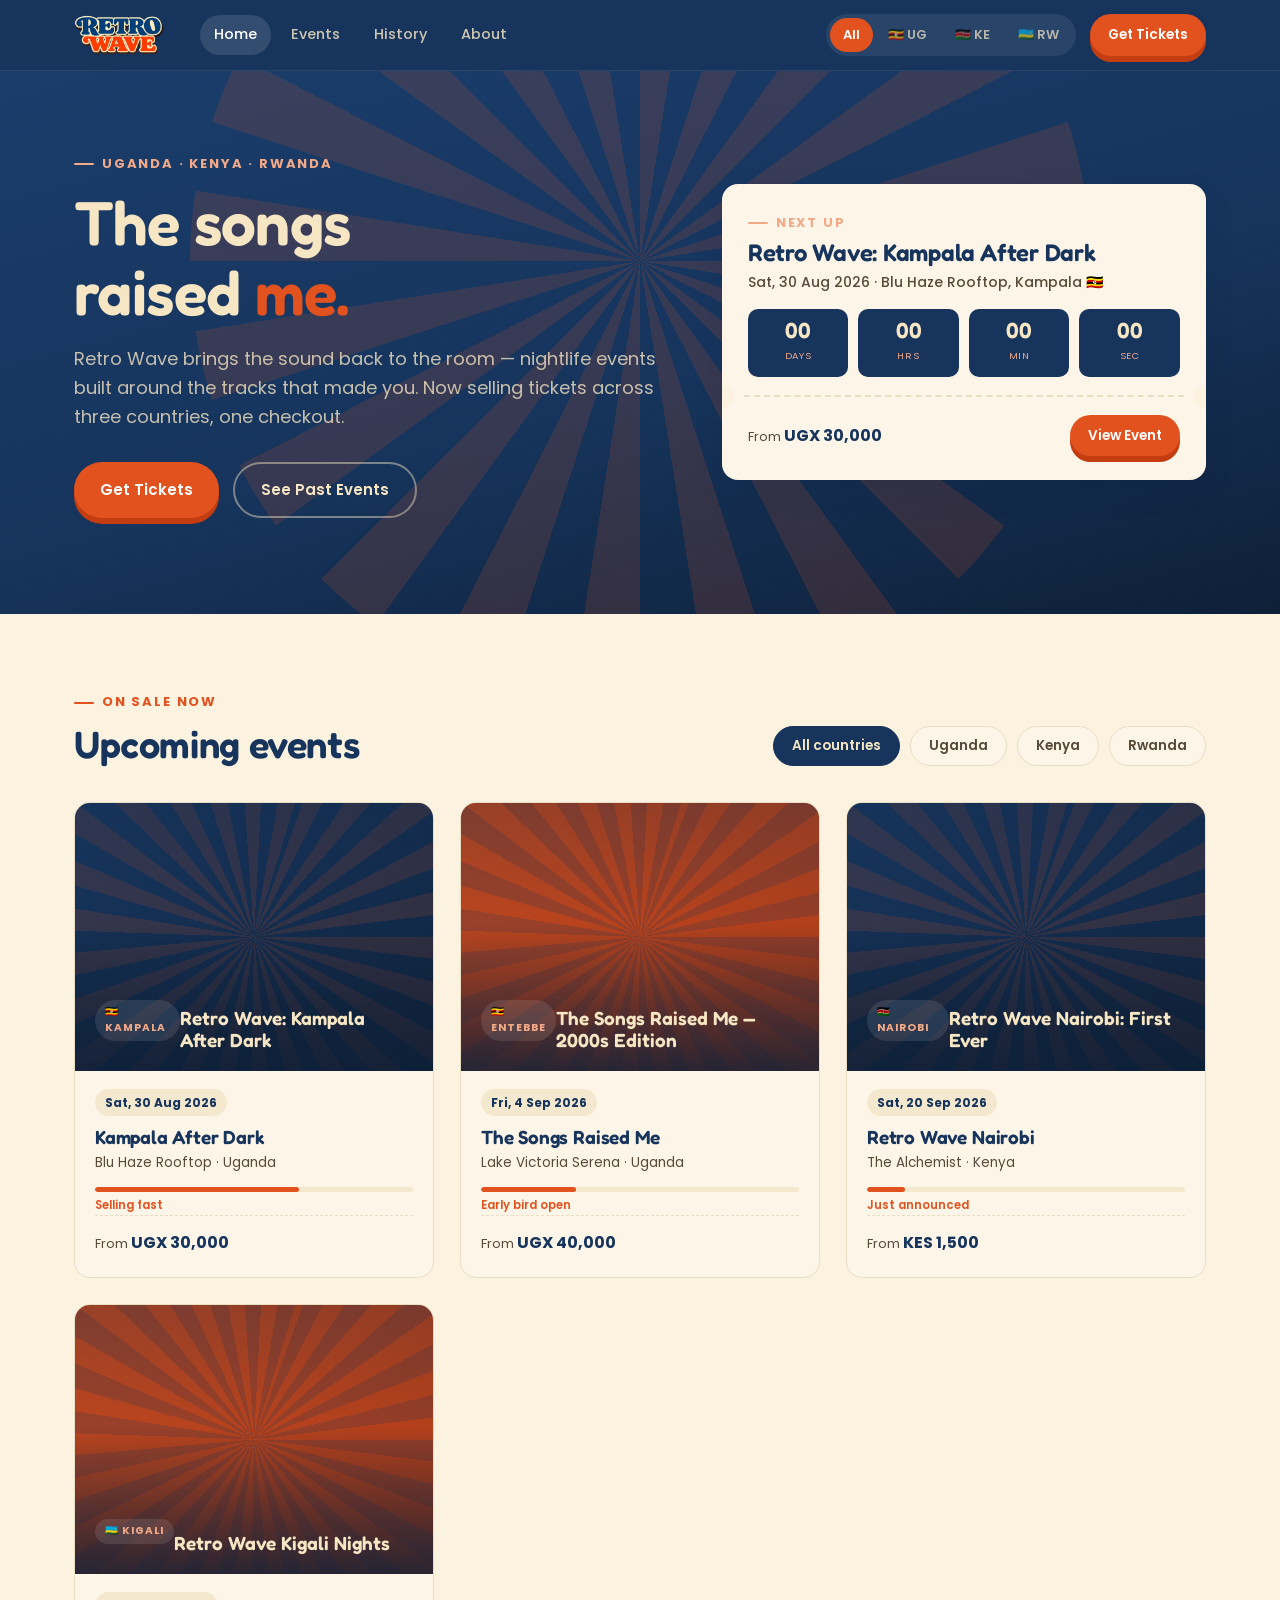
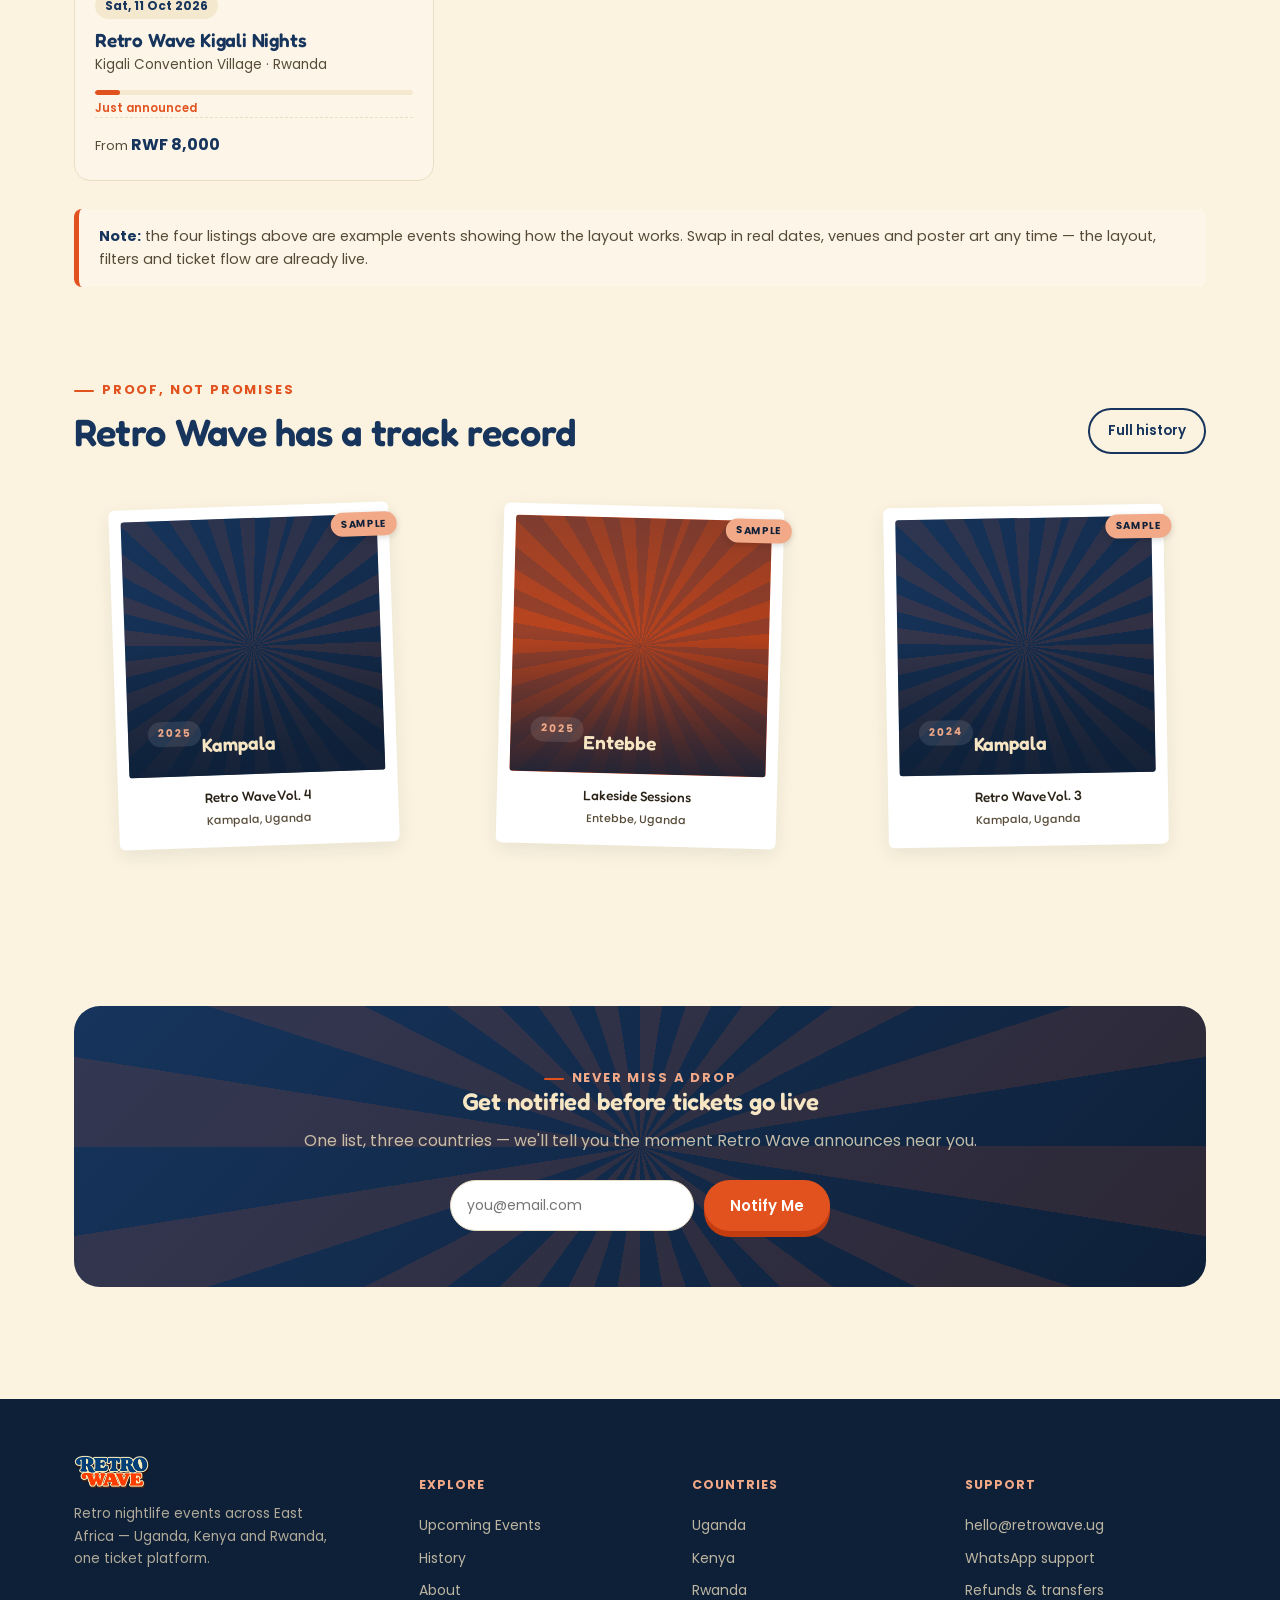
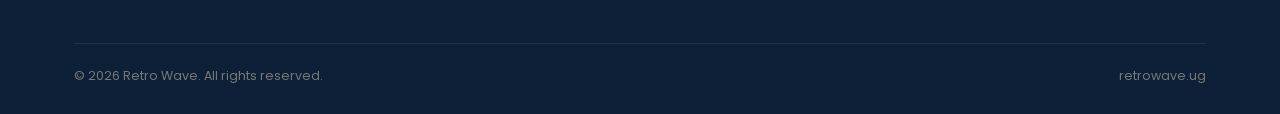
==== index.html @ 243b55d4 "first commit" ====
<!DOCTYPE html>
<html lang="en">
<head>
<meta charset="UTF-8">
<meta name="viewport" content="width=device-width, initial-scale=1.0">
<title>Retro Wave — Tickets for Uganda, Kenya &amp; Rwanda</title>
<meta name="description" content="Retro Wave — retro nightlife events across Uganda, Kenya and Rwanda. Buy tickets with MTN Mobile Money, Airtel Money or card.">
<link rel="icon" href="assets/logo.png">
<link rel="stylesheet" href="styles.css">
</head>
<body>

<header class="site-header">
  <div class="wrap">
    <a href="index.html" class="brand"><img src="assets/logo.png" alt="Retro Wave"></a>
    <nav class="main-nav">
      <a href="index.html" class="active">Home</a>
      <a href="events.html">Events</a>
      <a href="history.html">History</a>
      <a href="about.html">About</a>
    </nav>
    <div class="header-right">
      <div class="country-switch" role="group" aria-label="Filter by country">
        <button data-country-btn="all" class="active" onclick="setCountry('all')">All</button>
        <button data-country-btn="ug" onclick="setCountry('ug')">🇺🇬 UG</button>
        <button data-country-btn="ke" onclick="setCountry('ke')">🇰🇪 KE</button>
        <button data-country-btn="rw" onclick="setCountry('rw')">🇷🇼 RW</button>
      </div>
      <a href="events.html" class="btn btn-primary btn-sm">Get Tickets</a>
      <button class="nav-toggle" aria-label="Menu" aria-expanded="false">☰</button>
    </div>
  </div>
</header>

<section class="hero">
  <div class="wrap hero-inner">
    <div>
      <span class="eyebrow">Uganda · Kenya · Rwanda</span>
      <h1>The songs<br>raised <span>me.</span></h1>
      <p class="lede">Retro Wave brings the sound back to the room — nightlife events built around the tracks that made you. Now selling tickets across three countries, one checkout.</p>
      <div class="hero-ctas">
        <a href="events.html" class="btn btn-primary">Get Tickets</a>
        <a href="history.html" class="btn btn-ghost">See Past Events</a>
      </div>
    </div>

    <div class="ticket next-event-card">
      <div class="ticket-top">
        <span class="eyebrow">Next Up</span>
        <h3>Retro Wave: Kampala After Dark</h3>
        <div class="next-event-meta">Sat, 30 Aug 2026 · Blu Haze Rooftop, Kampala 🇺🇬</div>
        <div class="countdown" data-countdown="2026-08-30T20:00:00">
          <div><span class="num" data-d>00</span><span class="lbl">Days</span></div>
          <div><span class="num" data-h>00</span><span class="lbl">Hrs</span></div>
          <div><span class="num" data-m>00</span><span class="lbl">Min</span></div>
          <div><span class="num" data-s>00</span><span class="lbl">Sec</span></div>
        </div>
      </div>
      <div class="ticket-divider"></div>
      <div class="ticket-bottom">
        <div style="display:flex; align-items:center; justify-content:space-between;">
          <span class="price-from">From <b>UGX 30,000</b></span>
          <a href="event.html" class="btn btn-primary btn-sm">View Event</a>
        </div>
      </div>
    </div>
  </div>
</section>

<section>
  <div class="wrap">
    <div class="section-head">
      <div>
        <span class="eyebrow">On Sale Now</span>
        <h2>Upcoming events</h2>
      </div>
      <div class="filter-pills">
        <button data-country-btn="all" class="active" onclick="setCountry('all')">All countries</button>
        <button data-country-btn="ug" onclick="setCountry('ug')">Uganda</button>
        <button data-country-btn="ke" onclick="setCountry('ke')">Kenya</button>
        <button data-country-btn="rw" onclick="setCountry('rw')">Rwanda</button>
      </div>
    </div>

    <div class="event-grid">

      <a href="event.html" class="event-card" data-country-item="ug">
        <div class="poster-art">
          <span class="poster-tag">🇺🇬 Kampala</span>
          <span class="poster-label">Retro Wave: Kampala After Dark</span>
        </div>
        <div class="event-card-body">
          <span class="event-chip">Sat, 30 Aug 2026</span>
          <h3>Kampala After Dark</h3>
          <div class="meta">Blu Haze Rooftop · Uganda</div>
          <div class="remaining-bar"><span style="width:64%"></span></div>
          <div class="remaining-note">Selling fast</div>
          <div class="event-card-foot">
            <span class="price-from">From <b>UGX 30,000</b></span>
          </div>
        </div>
      </a>

      <a href="event.html" class="event-card" data-country-item="ug">
        <div class="poster-art orange-wash">
          <span class="poster-tag">🇺🇬 Entebbe</span>
          <span class="poster-label">The Songs Raised Me — 2000s Edition</span>
        </div>
        <div class="event-card-body">
          <span class="event-chip">Fri, 4 Sep 2026</span>
          <h3>The Songs Raised Me</h3>
          <div class="meta">Lake Victoria Serena · Uganda</div>
          <div class="remaining-bar"><span style="width:30%"></span></div>
          <div class="remaining-note">Early bird open</div>
          <div class="event-card-foot">
            <span class="price-from">From <b>UGX 40,000</b></span>
          </div>
        </div>
      </a>

      <a href="event.html" class="event-card" data-country-item="ke">
        <div class="poster-art">
          <span class="poster-tag">🇰🇪 Nairobi</span>
          <span class="poster-label">Retro Wave Nairobi: First Ever</span>
        </div>
        <div class="event-card-body">
          <span class="event-chip">Sat, 20 Sep 2026</span>
          <h3>Retro Wave Nairobi</h3>
          <div class="meta">The Alchemist · Kenya</div>
          <div class="remaining-bar"><span style="width:12%"></span></div>
          <div class="remaining-note">Just announced</div>
          <div class="event-card-foot">
            <span class="price-from">From <b>KES 1,500</b></span>
          </div>
        </div>
      </a>

      <a href="event.html" class="event-card" data-country-item="rw">
        <div class="poster-art orange-wash">
          <span class="poster-tag">🇷🇼 Kigali</span>
          <span class="poster-label">Retro Wave Kigali Nights</span>
        </div>
        <div class="event-card-body">
          <span class="event-chip">Sat, 11 Oct 2026</span>
          <h3>Retro Wave Kigali Nights</h3>
          <div class="meta">Kigali Convention Village · Rwanda</div>
          <div class="remaining-bar"><span style="width:8%"></span></div>
          <div class="remaining-note">Just announced</div>
          <div class="event-card-foot">
            <span class="price-from">From <b>RWF 8,000</b></span>
          </div>
        </div>
      </a>

    </div>

    <p class="notice" style="margin-top:28px;"><b>Note:</b> the four listings above are example events showing how the layout works. Swap in real dates, venues and poster art any time — the layout, filters and ticket flow are already live.</p>
  </div>
</section>

<section style="padding-top:0;">
  <div class="wrap">
    <div class="section-head">
      <div>
        <span class="eyebrow">Proof, Not Promises</span>
        <h2>Retro Wave has a track record</h2>
      </div>
      <a href="history.html" class="btn btn-outline-navy btn-sm">Full history</a>
    </div>

    <div class="history-grid">
      <figure class="polaroid" style="--tilt:-2deg;">
        <div class="poster-art"><span class="poster-tag">2025</span><span class="poster-label">Kampala</span></div>
        <span class="sample-tag">Sample</span>
        <figcaption>Retro Wave Vol. 4<small>Kampala, Uganda</small></figcaption>
      </figure>
      <figure class="polaroid" style="--tilt:1.5deg;">
        <div class="poster-art orange-wash"><span class="poster-tag">2025</span><span class="poster-label">Entebbe</span></div>
        <span class="sample-tag">Sample</span>
        <figcaption>Lakeside Sessions<small>Entebbe, Uganda</small></figcaption>
      </figure>
      <figure class="polaroid" style="--tilt:-1deg;">
        <div class="poster-art"><span class="poster-tag">2024</span><span class="poster-label">Kampala</span></div>
        <span class="sample-tag">Sample</span>
        <figcaption>Retro Wave Vol. 3<small>Kampala, Uganda</small></figcaption>
      </figure>
    </div>
  </div>
</section>

<section>
  <div class="wrap">
    <div class="cta-band">
      <span class="eyebrow" style="color: var(--peach);">Never Miss A Drop</span>
      <h2>Get notified before tickets go live</h2>
      <p>One list, three countries — we'll tell you the moment Retro Wave announces near you.</p>
      <div class="notify-form">
        <input type="email" placeholder="you@email.com" aria-label="Email address">
        <button class="btn btn-primary">Notify Me</button>
      </div>
    </div>
  </div>
</section>

<footer class="site-footer">
  <div class="wrap">
    <div class="footer-grid">
      <div>
        <img src="assets/logo.png" alt="Retro Wave">
        <p>Retro nightlife events across East Africa — Uganda, Kenya and Rwanda, one ticket platform.</p>
      </div>
      <div class="footer-col">
        <h5>Explore</h5>
        <a href="events.html">Upcoming Events</a>
        <a href="history.html">History</a>
        <a href="about.html">About</a>
      </div>
      <div class="footer-col">
        <h5>Countries</h5>
        <a href="events.html">Uganda</a>
        <a href="events.html">Kenya</a>
        <a href="events.html">Rwanda</a>
      </div>
      <div class="footer-col">
        <h5>Support</h5>
        <span>hello@retrowave.ug</span>
        <span>WhatsApp support</span>
        <span>Refunds &amp; transfers</span>
      </div>
    </div>
    <div class="footer-bottom">
      <span>© 2026 Retro Wave. All rights reserved.</span>
      <span>retrowave.ug</span>
    </div>
  </div>
</footer>

<script src="script.js"></script>
</body>
</html>
---- styles.css ----
/* ============================================================
   RETRO WAVE — Design System
   Display: Fredoka (bold, rounded — echoes the logo's bubble type)
   Body/UI: Poppins (established brand voice from the plan docs)
   Self-hosted below — no external font CDN dependency.
   ============================================================ */

@font-face {
  font-family: 'Fredoka';
  font-style: normal;
  font-weight: 500;
  src: url('assets/fonts/fredoka-500.woff2') format('woff2');
  font-display: swap;
}
@font-face {
  font-family: 'Fredoka';
  font-style: normal;
  font-weight: 600;
  src: url('assets/fonts/fredoka-600.woff2') format('woff2');
  font-display: swap;
}
@font-face {
  font-family: 'Fredoka';
  font-style: normal;
  font-weight: 700;
  src: url('assets/fonts/fredoka-700.woff2') format('woff2');
  font-display: swap;
}
@font-face {
  font-family: 'Poppins';
  font-style: normal;
  font-weight: 400;
  src: url('assets/fonts/poppins-400.woff2') format('woff2');
  font-display: swap;
}
@font-face {
  font-family: 'Poppins';
  font-style: normal;
  font-weight: 500;
  src: url('assets/fonts/poppins-500.woff2') format('woff2');
  font-display: swap;
}
@font-face {
  font-family: 'Poppins';
  font-style: italic;
  font-weight: 500;
  src: url('assets/fonts/poppins-500-italic.woff2') format('woff2');
  font-display: swap;
}
@font-face {
  font-family: 'Poppins';
  font-style: normal;
  font-weight: 600;
  src: url('assets/fonts/poppins-600.woff2') format('woff2');
  font-display: swap;
}
@font-face {
  font-family: 'Poppins';
  font-style: normal;
  font-weight: 700;
  src: url('assets/fonts/poppins-700.woff2') format('woff2');
  font-display: swap;
}

:root {
  --navy: #16345c;
  --navy-deep: #0e2038;
  --navy-light: #1a3d6b;
  --orange: #e2521f;
  --orange-deep: #c43d10;
  --peach: #f2a988;
  --cream: #fbf3df;
  --cream-card: #fdf6e8;
  --cream-alt: #f4e9cf;
  --cream-logo: #f6e6c3;
  --ink: #2b2318;
  --ink-soft: #574a38;
  --ink-faint: #9a8f7f;
  --border: #e9ddc4;

  --font-display: 'Fredoka', sans-serif;
  --font-body: 'Poppins', sans-serif;

  --radius-sm: 10px;
  --radius-md: 16px;
  --radius-lg: 26px;
  --shadow-soft: 0 10px 30px rgba(14, 32, 56, 0.10);
  --shadow-card: 0 6px 18px rgba(14, 32, 56, 0.08);

  --container: 1180px;
}

* { box-sizing: border-box; }
html { scroll-behavior: smooth; }

body {
  margin: 0;
  font-family: var(--font-body);
  background: var(--cream);
  color: var(--ink);
  line-height: 1.6;
  -webkit-font-smoothing: antialiased;
}

img { max-width: 100%; display: block; }
a { color: inherit; text-decoration: none; }
button { font-family: inherit; cursor: pointer; }
ul { list-style: none; margin: 0; padding: 0; }

:focus-visible {
  outline: 3px solid var(--orange);
  outline-offset: 3px;
}

@media (prefers-reduced-motion: reduce) {
  *, *::before, *::after {
    animation-duration: 0.001ms !important;
    animation-iteration-count: 1 !important;
    transition-duration: 0.001ms !important;
    scroll-behavior: auto !important;
  }
}

.wrap {
  max-width: var(--container);
  margin: 0 auto;
  padding: 0 24px;
}

h1, h2, h3, h4 {
  font-family: var(--font-display);
  font-weight: 600;
  line-height: 1.12;
  margin: 0;
  color: var(--navy);
  letter-spacing: -0.01em;
}

.eyebrow {
  display: inline-flex;
  align-items: center;
  gap: 8px;
  font-family: var(--font-body);
  font-weight: 700;
  font-size: 13px;
  letter-spacing: 0.14em;
  text-transform: uppercase;
  color: var(--orange);
}
.eyebrow::before {
  content: "";
  width: 20px;
  height: 2px;
  background: var(--orange);
  border-radius: 2px;
}

.lede {
  font-size: 17px;
  color: var(--ink-soft);
  max-width: 60ch;
}

/* ---------- Sunburst texture (used behind hero + poster placeholders) ---------- */
.sunburst {
  background-image: repeating-conic-gradient(from 0deg, rgba(255,255,255,0.05) 0deg 8deg, transparent 8deg 16deg);
}
.sunburst-rings {
  background-image: repeating-radial-gradient(circle at 50% 50%, rgba(255,255,255,0.06) 0px, rgba(255,255,255,0.06) 2px, transparent 2px, transparent 26px);
}

/* ---------- Buttons ---------- */
.btn {
  display: inline-flex;
  align-items: center;
  justify-content: center;
  gap: 8px;
  font-family: var(--font-body);
  font-weight: 600;
  font-size: 15px;
  padding: 14px 26px;
  border-radius: 999px;
  border: none;
  transition: transform 0.15s ease, box-shadow 0.15s ease, background 0.15s ease;
  white-space: nowrap;
}
.btn:active { transform: translateY(1px); }

.btn-primary {
  background: var(--orange);
  color: #fff;
  box-shadow: 0 6px 0 var(--orange-deep);
}
.btn-primary:hover { background: #ea5f2c; }
.btn-primary:active { box-shadow: 0 3px 0 var(--orange-deep); transform: translateY(3px); }

.btn-ghost {
  background: transparent;
  color: var(--cream-logo);
  border: 2px solid rgba(246, 230, 195, 0.45);
}
.btn-ghost:hover { border-color: var(--cream-logo); }

.btn-outline-navy {
  background: transparent;
  color: var(--navy);
  border: 2px solid var(--navy);
}
.btn-outline-navy:hover { background: var(--navy); color: #fff; }

.btn-sm { padding: 10px 18px; font-size: 13.5px; }
.btn-block { width: 100%; }

/* ---------- Header ---------- */
.site-header {
  position: sticky;
  top: 0;
  z-index: 100;
  background: var(--navy);
  border-bottom: 1px solid rgba(255,255,255,0.08);
}
.site-header .wrap {
  display: flex;
  align-items: center;
  gap: 24px;
  padding-top: 14px;
  padding-bottom: 14px;
}
.brand { display: flex; align-items: center; flex-shrink: 0; }
.brand img { height: 40px; width: auto; }

.main-nav {
  display: flex;
  align-items: center;
  gap: 6px;
  margin-left: 12px;
}
.main-nav a {
  font-size: 14.5px;
  font-weight: 500;
  color: rgba(246,230,195,0.82);
  padding: 8px 14px;
  border-radius: 999px;
  transition: background 0.15s ease, color 0.15s ease;
}
.main-nav a:hover { background: rgba(255,255,255,0.08); color: var(--cream-logo); }
.main-nav a.active { background: rgba(255,255,255,0.12); color: #fff; }

.header-right {
  margin-left: auto;
  display: flex;
  align-items: center;
  gap: 14px;
}

.country-switch {
  display: flex;
  background: rgba(255,255,255,0.08);
  border-radius: 999px;
  padding: 4px;
  gap: 2px;
}
.country-switch button {
  background: transparent;
  border: none;
  color: rgba(246,230,195,0.7);
  font-family: var(--font-body);
  font-size: 13px;
  font-weight: 600;
  padding: 7px 13px;
  border-radius: 999px;
  transition: background 0.15s ease, color 0.15s ease;
}
.country-switch button.active {
  background: var(--orange);
  color: #fff;
}

.nav-toggle {
  display: none;
  background: transparent;
  border: none;
  color: var(--cream-logo);
  font-size: 26px;
  padding: 4px 8px;
}

/* ---------- Hero ---------- */
.hero {
  position: relative;
  background: linear-gradient(165deg, var(--navy-light) 0%, var(--navy) 55%, var(--navy-deep) 100%);
  overflow: hidden;
  padding: 76px 0 96px;
}
.hero::before {
  content: "";
  position: absolute;
  top: -260px; left: 50%;
  transform: translateX(-50%);
  width: 900px; height: 900px;
  border-radius: 50%;
  background-image: repeating-conic-gradient(rgba(226,82,31,0.16) 0deg 9deg, transparent 9deg 18deg);
}
.hero-inner {
  position: relative;
  z-index: 2;
  display: grid;
  grid-template-columns: 1.1fr 0.9fr;
  gap: 56px;
  align-items: center;
}
.hero .eyebrow { color: var(--peach); }
.hero .eyebrow::before { background: var(--peach); }
.hero h1 {
  color: var(--cream-logo);
  font-size: clamp(38px, 5vw, 62px);
  margin: 14px 0 18px;
}
.hero h1 span { color: var(--orange); }
.hero p.lede { color: rgba(246,230,195,0.78); font-size: 18px; }
.hero-ctas { display: flex; gap: 14px; margin-top: 30px; flex-wrap: wrap; }

/* Ticket-stub card used for "next event" on hero + ticket tiers */
.ticket {
  position: relative;
  background: var(--cream-card);
  border-radius: var(--radius-md);
  box-shadow: var(--shadow-soft);
  overflow: hidden;
}
.ticket-top {
  padding: 22px 26px 18px;
}
.ticket-divider {
  position: relative;
  border-top: 2px dashed var(--border);
  margin: 0 22px;
}
.ticket-divider::before, .ticket-divider::after {
  content: "";
  position: absolute;
  top: -12px;
  width: 24px; height: 24px;
  border-radius: 50%;
  background: var(--cream);
}
.ticket-divider::before { left: -34px; }
.ticket-divider::after { right: -34px; }
.ticket-bottom {
  padding: 18px 26px 24px;
}

.next-event-card .eyebrow { margin-bottom: 6px; }
.next-event-card h3 {
  font-size: 24px;
  margin-bottom: 4px;
}
.next-event-meta {
  font-size: 14px;
  color: var(--ink-soft);
  font-weight: 500;
}
.countdown {
  display: flex;
  gap: 10px;
  margin-top: 16px;
}
.countdown div {
  flex: 1;
  background: var(--navy);
  border-radius: 10px;
  padding: 10px 4px;
  text-align: center;
}
.countdown .num {
  font-family: var(--font-display);
  font-size: 22px;
  font-weight: 600;
  color: var(--cream-logo);
  display: block;
  line-height: 1;
}
.countdown .lbl {
  font-size: 9.5px;
  letter-spacing: 0.08em;
  text-transform: uppercase;
  color: var(--peach);
}

/* ---------- Sections ---------- */
section { padding: 72px 0; }
.section-head {
  display: flex;
  align-items: flex-end;
  justify-content: space-between;
  gap: 24px;
  margin-bottom: 36px;
  flex-wrap: wrap;
}
.section-head h2 { font-size: clamp(28px, 3.4vw, 38px); margin-top: 10px; }

/* ---------- Poster art placeholder (used until real photos land) ---------- */
.poster-art {
  position: relative;
  border-radius: var(--radius-md);
  overflow: hidden;
  aspect-ratio: 4 / 5;
  display: flex;
  align-items: flex-end;
  padding: 20px;
  background: linear-gradient(160deg, var(--navy-light), var(--navy-deep));
}
.poster-art::before {
  content: "";
  position: absolute; inset: 0;
  background-image: repeating-conic-gradient(from 20deg, rgba(226,82,31,0.20) 0deg 7deg, transparent 7deg 14deg);
  opacity: 0.9;
}
.poster-art::after {
  content: "";
  position: absolute; inset: 0;
  background: linear-gradient(0deg, rgba(14,32,56,0.85) 0%, rgba(14,32,56,0.15) 55%, rgba(14,32,56,0.35) 100%);
}
.poster-art .poster-label {
  position: relative;
  z-index: 2;
  font-family: var(--font-display);
  font-weight: 600;
  font-size: 19px;
  color: var(--cream-logo);
  line-height: 1.15;
}
.poster-art .poster-tag {
  position: relative;
  z-index: 2;
  display: inline-block;
  margin-bottom: 10px;
  font-size: 10.5px;
  font-weight: 700;
  letter-spacing: 0.1em;
  text-transform: uppercase;
  color: var(--peach);
  background: rgba(255,255,255,0.1);
  padding: 4px 10px;
  border-radius: 999px;
}
.poster-art.orange-wash { background: linear-gradient(160deg, var(--orange), var(--orange-deep)); }
.poster-art.orange-wash::before { background-image: repeating-conic-gradient(from 20deg, rgba(22,52,92,0.22) 0deg 7deg, transparent 7deg 14deg); }

/* ---------- Event cards ---------- */
.event-grid {
  display: grid;
  grid-template-columns: repeat(3, 1fr);
  gap: 26px;
}
.event-card {
  background: var(--cream-card);
  border: 1.5px solid var(--border);
  border-radius: var(--radius-md);
  overflow: hidden;
  transition: transform 0.18s ease, box-shadow 0.18s ease;
  display: block;
}
.event-card:hover { transform: translateY(-4px); box-shadow: var(--shadow-card); }
.event-card .poster-art { aspect-ratio: 4 / 3; border-radius: 0; }
.event-card-body { padding: 18px 20px 22px; }
.event-chip {
  display: inline-flex;
  align-items: center;
  gap: 6px;
  font-size: 12px;
  font-weight: 700;
  color: var(--navy);
  background: var(--cream-alt);
  padding: 4px 10px;
  border-radius: 999px;
  margin-bottom: 10px;
}
.event-card h3 { font-size: 19px; margin-bottom: 4px; }
.event-card .meta { font-size: 13.5px; color: var(--ink-soft); margin-bottom: 14px; }
.event-card-foot {
  display: flex;
  align-items: center;
  justify-content: space-between;
  padding-top: 14px;
  border-top: 1.5px dashed var(--border);
}
.price-from { font-size: 13px; color: var(--ink-soft); }
.price-from b { color: var(--navy); font-size: 16px; }

.remaining-bar {
  height: 5px;
  background: var(--cream-alt);
  border-radius: 4px;
  overflow: hidden;
  margin: 10px 0 4px;
}
.remaining-bar span {
  display: block;
  height: 100%;
  background: var(--orange);
  border-radius: 4px;
}
.remaining-note { font-size: 11.5px; color: var(--orange); font-weight: 600; }

/* ---------- Country pills (content filters, not header) ---------- */
.filter-pills {
  display: flex;
  gap: 10px;
  flex-wrap: wrap;
}
.filter-pills button {
  background: var(--cream-card);
  border: 1.5px solid var(--border);
  color: var(--ink-soft);
  font-weight: 600;
  font-size: 13.5px;
  padding: 9px 18px;
  border-radius: 999px;
  transition: all 0.15s ease;
}
.filter-pills button.active {
  background: var(--navy);
  border-color: var(--navy);
  color: var(--cream-logo);
}

/* ---------- Empty state ---------- */
.empty-state {
  border: 2px dashed var(--border);
  border-radius: var(--radius-md);
  padding: 40px 30px;
  text-align: center;
  background: var(--cream-card);
}
.empty-state h4 { font-size: 19px; margin-bottom: 8px; }
.empty-state p { color: var(--ink-soft); margin: 0 0 18px; }
.notify-form {
  display: flex;
  gap: 10px;
  max-width: 380px;
  margin: 0 auto;
  flex-wrap: wrap;
  justify-content: center;
}
.notify-form input {
  flex: 1;
  min-width: 180px;
  padding: 12px 16px;
  border-radius: 999px;
  border: 1.5px solid var(--border);
  font-family: var(--font-body);
  font-size: 14px;
  background: #fff;
}

/* ---------- History / timeline ---------- */
.timeline { position: relative; }
.timeline-year {
  font-family: var(--font-display);
  font-size: 22px;
  color: var(--orange);
  margin: 40px 0 22px;
}
.timeline-year:first-child { margin-top: 0; }
.history-grid {
  display: grid;
  grid-template-columns: repeat(3, 1fr);
  gap: 26px;
}
.polaroid {
  background: #fff;
  padding: 12px 12px 18px;
  border-radius: 6px;
  box-shadow: var(--shadow-card);
  transform: rotate(var(--tilt, -1.5deg));
  position: relative;
  display: flex;
  flex-direction: column;
}
.polaroid .poster-art { aspect-ratio: 1 / 1; border-radius: 3px; }
.polaroid figcaption {
  margin-top: 12px;
  font-family: var(--font-display);
  font-size: 13.5px;
  color: var(--ink);
  text-align: center;
}
.polaroid figcaption small {
  display: block;
  font-family: var(--font-body);
  font-weight: 500;
  color: var(--ink-soft);
  font-size: 11px;
  margin-top: 3px;
}
.sample-tag {
  position: absolute;
  top: 10px; right: -8px;
  background: var(--peach);
  color: var(--navy-deep);
  font-size: 10px;
  font-weight: 700;
  letter-spacing: 0.06em;
  text-transform: uppercase;
  padding: 4px 10px;
  border-radius: 999px;
  box-shadow: 0 2px 6px rgba(0,0,0,0.15);
}

/* ---------- Callouts / notes ---------- */
.notice {
  background: var(--cream-card);
  border-left: 5px solid var(--orange);
  border-radius: 8px;
  padding: 16px 20px;
  font-size: 14.5px;
  color: var(--ink-soft);
}
.notice b { color: var(--navy); }

/* ---------- CTA band ---------- */
.cta-band {
  background: linear-gradient(135deg, var(--navy), var(--navy-deep));
  border-radius: var(--radius-lg);
  padding: 56px 48px;
  text-align: center;
  color: var(--cream-logo);
  position: relative;
  overflow: hidden;
}
.cta-band::before {
  content: "";
  position: absolute; inset: 0;
  background-image: repeating-conic-gradient(rgba(226,82,31,0.14) 0deg 9deg, transparent 9deg 18deg);
}
.cta-band > * { position: relative; z-index: 2; }
.cta-band h2 { color: var(--cream-logo); }
.cta-band p { color: rgba(246,230,195,0.78); margin: 12px 0 26px; }

/* ---------- Footer ---------- */
.site-footer {
  background: var(--navy-deep);
  color: rgba(246,230,195,0.7);
  padding: 56px 0 28px;
  margin-top: 40px;
}
.footer-grid {
  display: grid;
  grid-template-columns: 1.3fr 1fr 1fr 1fr;
  gap: 32px;
  padding-bottom: 36px;
  border-bottom: 1px solid rgba(255,255,255,0.08);
}
.footer-grid img { height: 34px; margin-bottom: 14px; }
.footer-grid p { font-size: 13.5px; line-height: 1.7; max-width: 30ch; }
.footer-col h5 {
  font-family: var(--font-body);
  font-size: 12.5px;
  font-weight: 700;
  letter-spacing: 0.08em;
  text-transform: uppercase;
  color: var(--peach);
  margin-bottom: 14px;
}
.footer-col a, .footer-col span {
  display: block;
  font-size: 14px;
  padding: 5px 0;
  color: rgba(246,230,195,0.75);
}
.footer-col a:hover { color: var(--cream-logo); }
.footer-bottom {
  display: flex;
  justify-content: space-between;
  align-items: center;
  padding-top: 22px;
  font-size: 12.5px;
  color: rgba(246,230,195,0.45);
  flex-wrap: wrap;
  gap: 10px;
}

/* ---------- Preview checkout modal ---------- */
.preview-modal {
  position: fixed; inset: 0;
  background: rgba(14,32,56,0.55);
  display: flex;
  align-items: center;
  justify-content: center;
  padding: 24px;
  z-index: 200;
  opacity: 0;
  pointer-events: none;
  transition: opacity 0.2s ease;
}
.preview-modal.is-open { opacity: 1; pointer-events: auto; }
.preview-modal-card {
  background: var(--cream-card);
  border-radius: var(--radius-md);
  padding: 34px 30px;
  max-width: 400px;
  text-align: center;
  box-shadow: 0 20px 50px rgba(0,0,0,0.3);
  transform: translateY(10px);
  transition: transform 0.2s ease;
}
.preview-modal.is-open .preview-modal-card { transform: translateY(0); }
.preview-modal-icon {
  width: 52px; height: 52px;
  border-radius: 50%;
  background: var(--orange);
  color: #fff;
  display: flex; align-items: center; justify-content: center;
  font-family: var(--font-display);
  font-size: 22px;
  margin: 0 auto 16px;
}
.preview-modal-card h4 { font-size: 20px; margin-bottom: 10px; }
.preview-modal-card p { font-size: 14.5px; color: var(--ink-soft); margin: 0 0 22px; }

/* ---------- Utility ---------- */
.mt-0 { margin-top: 0; }
.text-center { text-align: center; }
.stack { display: flex; flex-direction: column; gap: 10px; }

/* ---------- Responsive ---------- */
@media (max-width: 980px) {
  .hero-inner { grid-template-columns: 1fr; gap: 40px; }
  .event-grid, .history-grid { grid-template-columns: repeat(2, 1fr); }
  .footer-grid { grid-template-columns: 1fr 1fr; }
}

@media (max-width: 720px) {
  .site-header .country-switch { display: none; }
  .main-nav { display: none; }
  .main-nav.nav-open {
    display: flex;
    flex-direction: column;
    position: absolute;
    top: 100%; left: 0; right: 0;
    background: var(--navy);
    padding: 10px 24px 18px;
    gap: 2px;
    box-shadow: 0 12px 20px rgba(0,0,0,0.15);
  }
  .main-nav.nav-open a { padding: 12px 8px; }
  .site-header { position: sticky; }
  .nav-toggle { display: inline-flex; align-items: center; }
  .country-switch button { padding: 7px 10px; font-size: 12px; }
  .hero { padding: 48px 0 64px; }
  .event-grid, .history-grid { grid-template-columns: 1fr; }
  .footer-grid { grid-template-columns: 1fr 1fr; gap: 26px; }
  .cta-band { padding: 40px 24px; }
  section { padding: 52px 0; }
}

@media (max-width: 480px) {
  .footer-grid { grid-template-columns: 1fr; }
  .hero-ctas { flex-direction: column; align-items: stretch; }
  .hero-ctas .btn { width: 100%; }
}
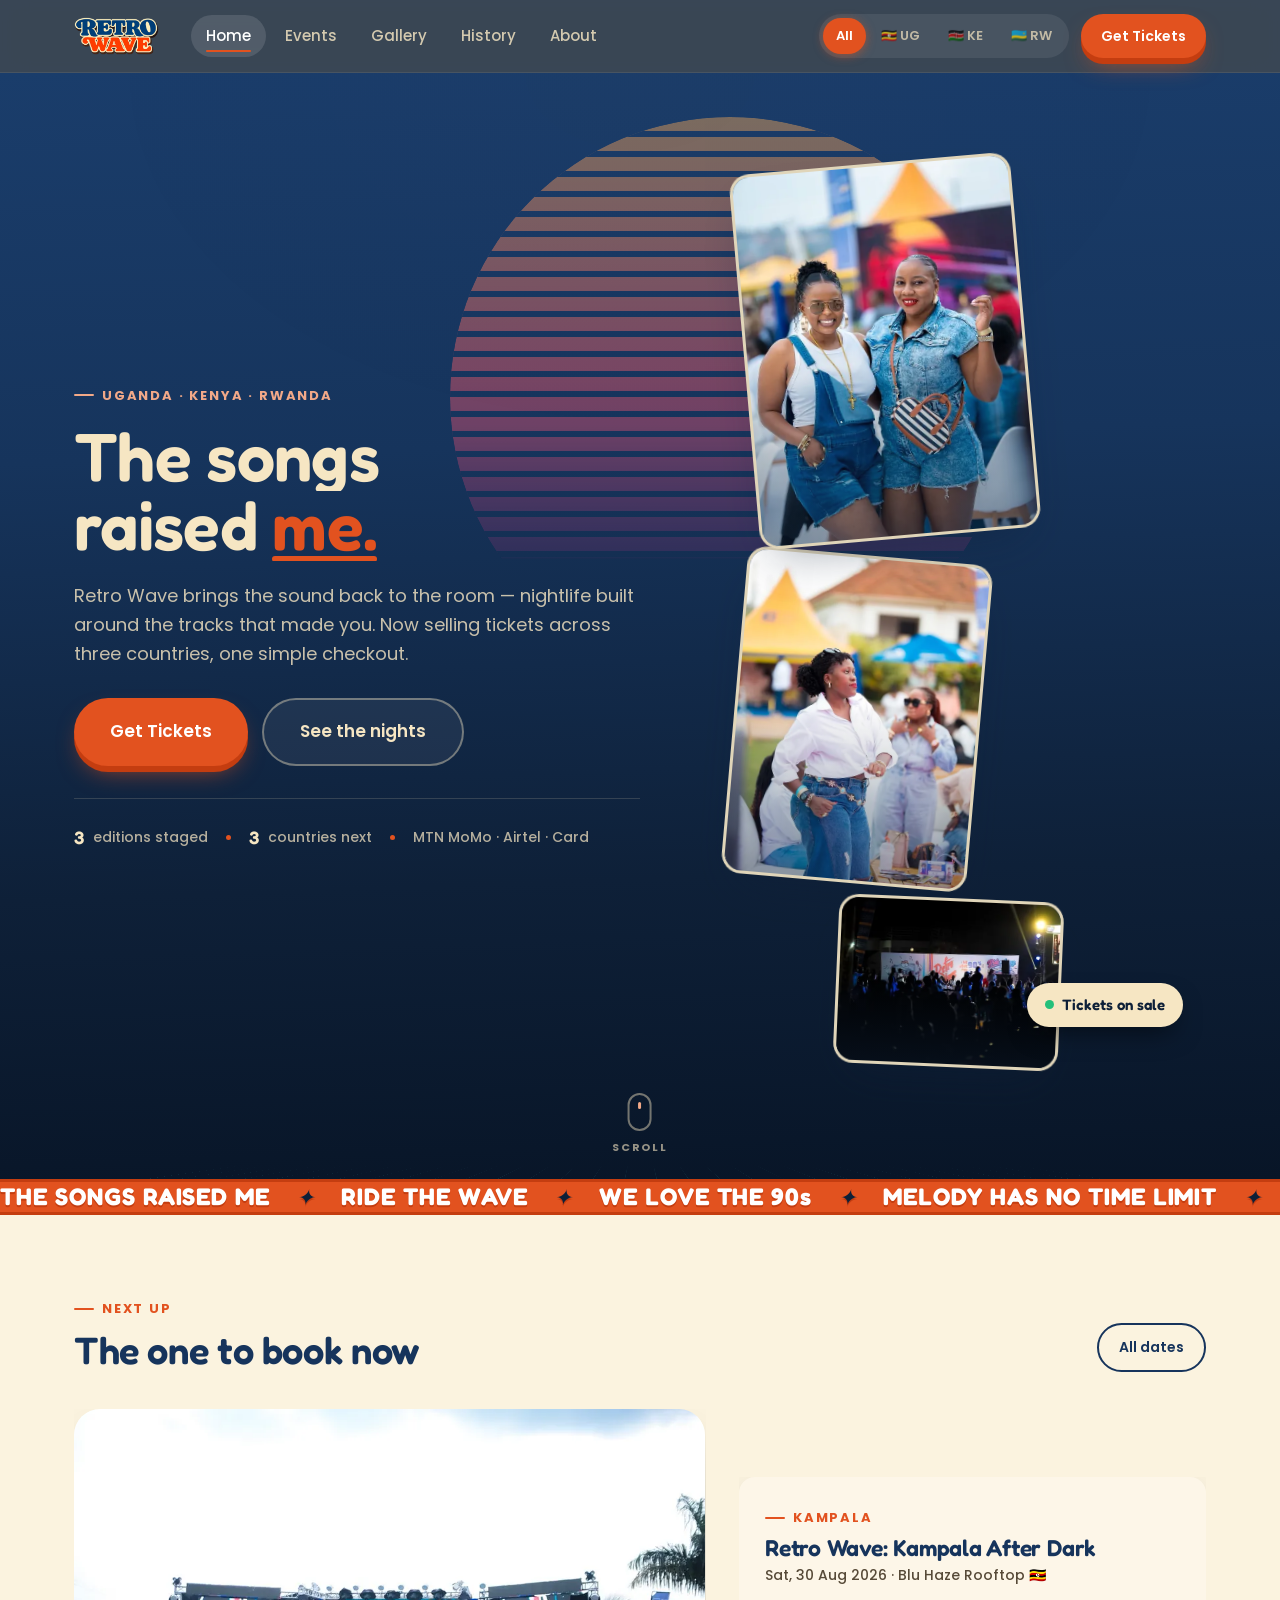
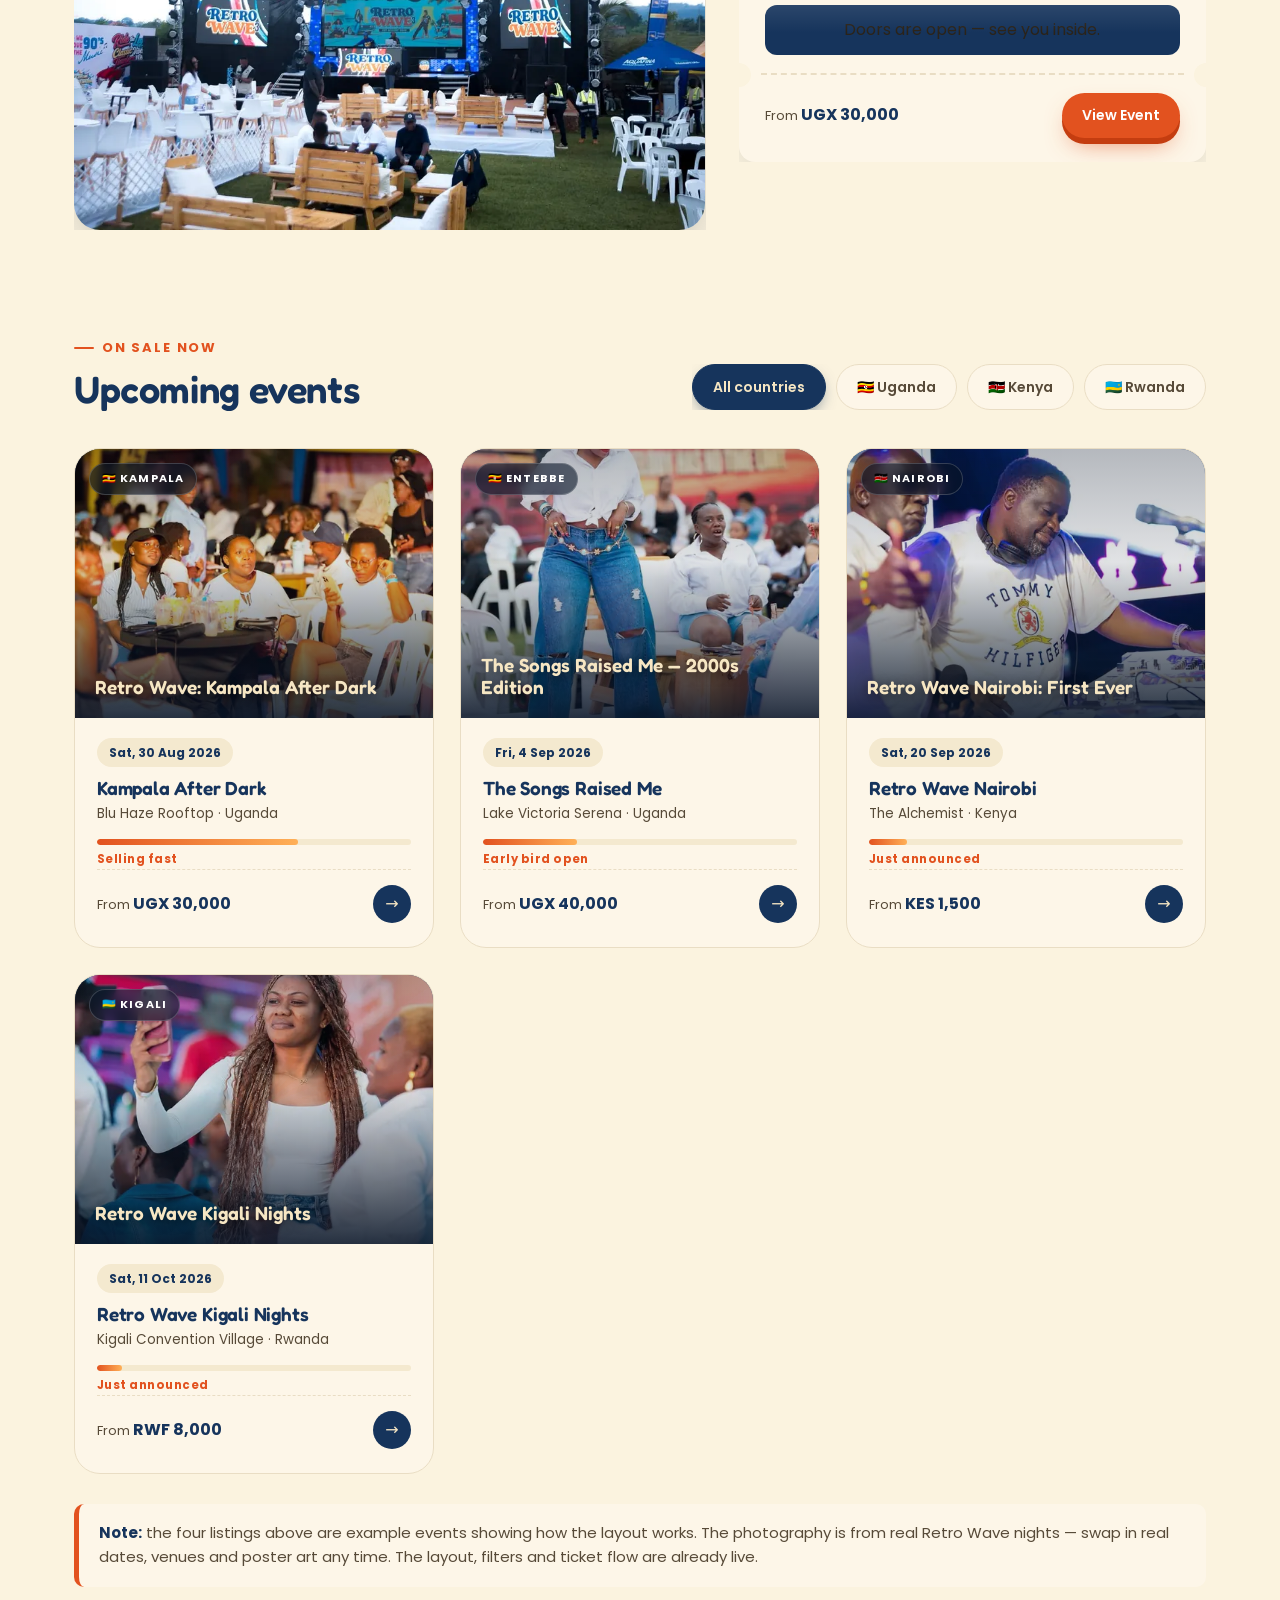
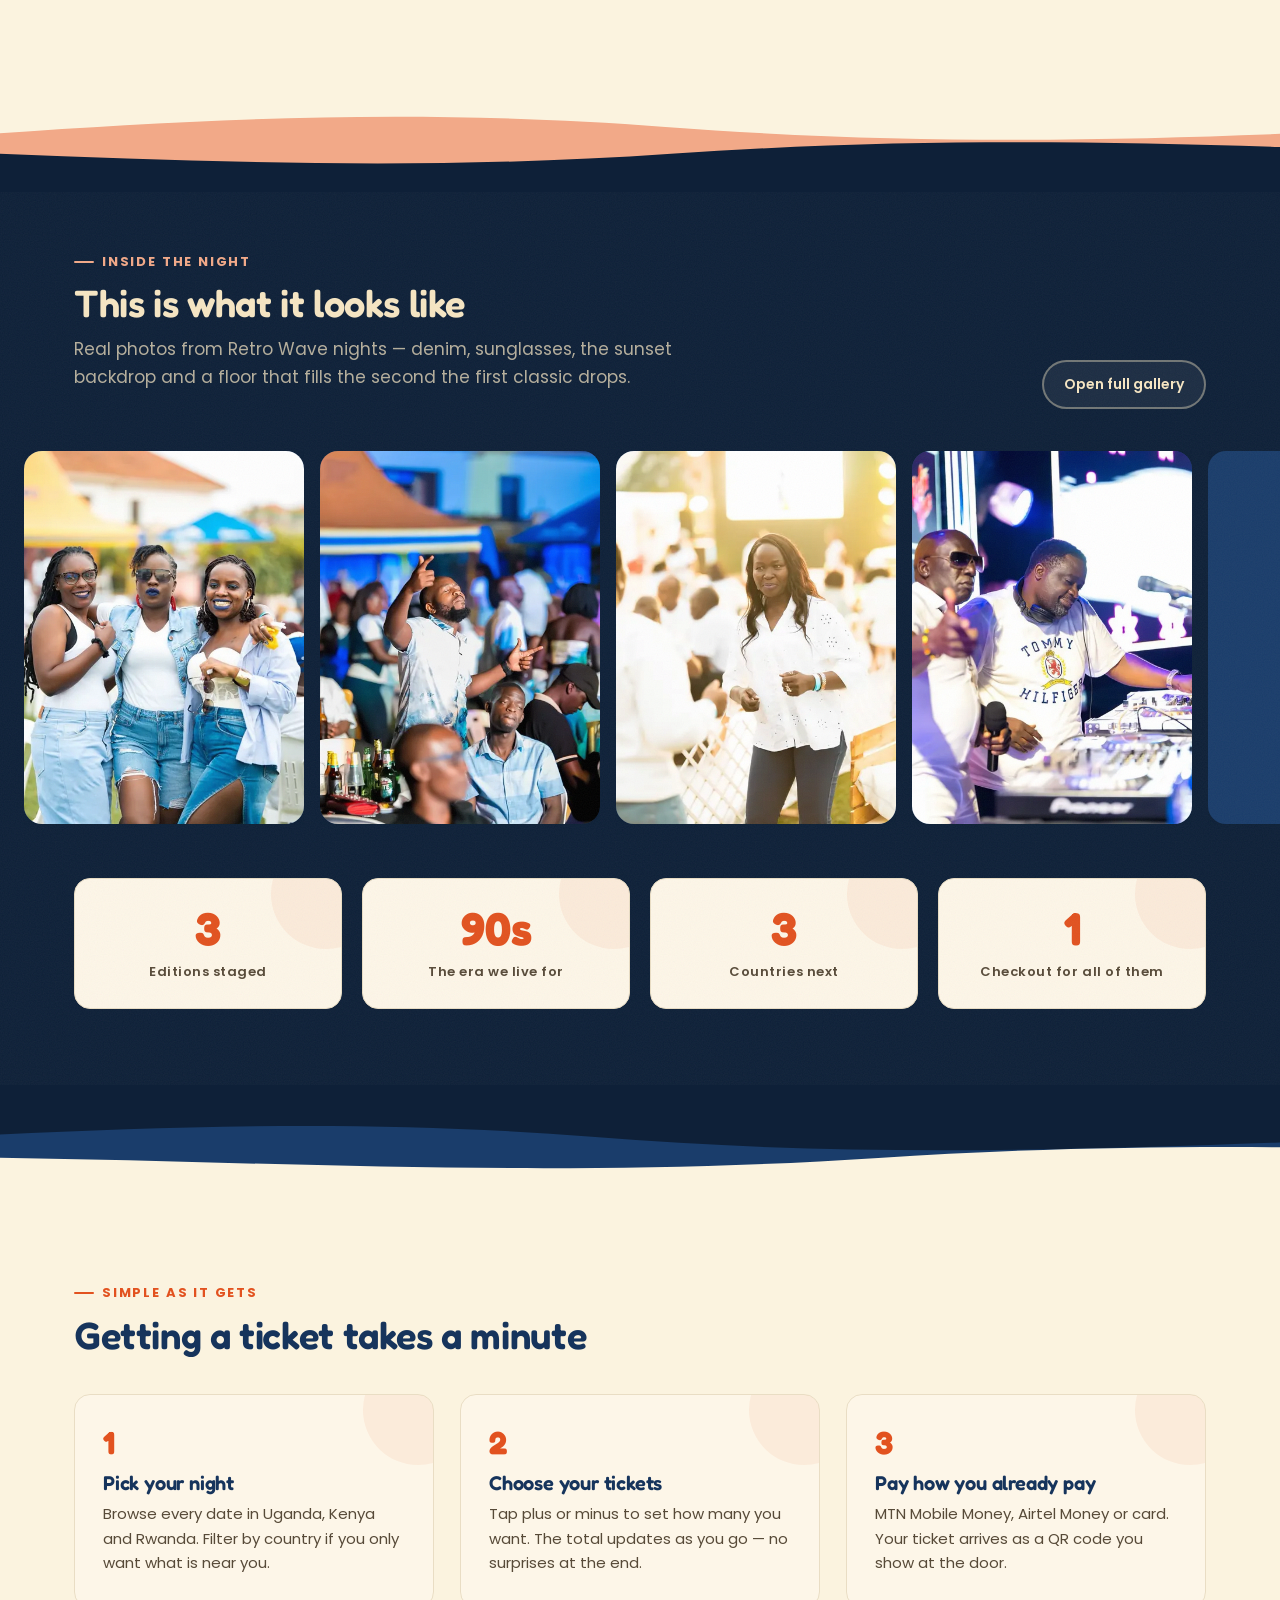
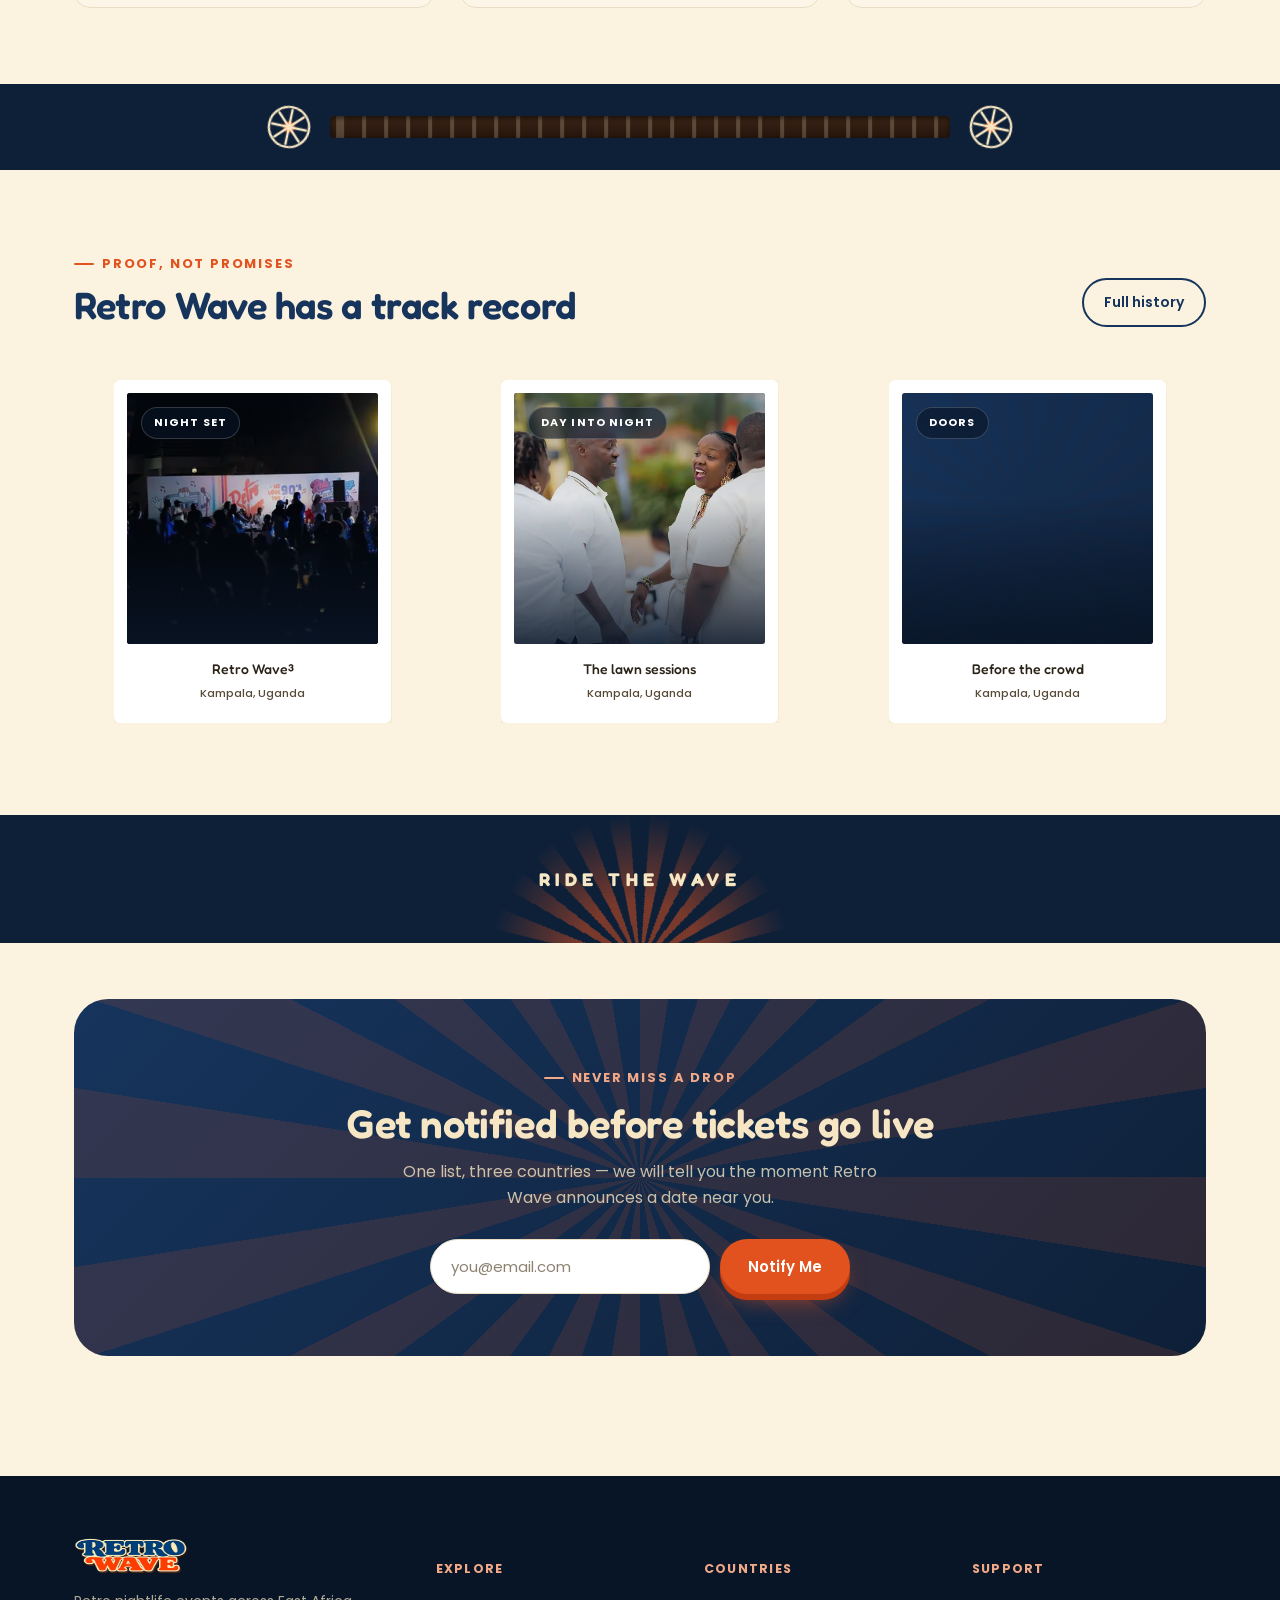
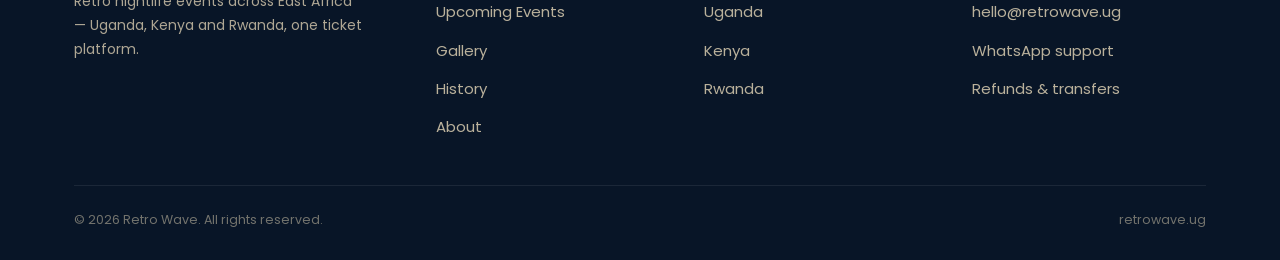
==== commit 05efc575: "Rebuild Retro Wave site: real photography, preloader, animations, mobile-first UX Adds the 28 suppli" ====
--- a/index.html
+++ b/index.html
@@ -2,90 +2,281 @@
 <html lang="en">
 <head>
 <meta charset="UTF-8">
-<meta name="viewport" content="width=device-width, initial-scale=1.0">
+<meta name="viewport" content="width=device-width, initial-scale=1.0, viewport-fit=cover">
 <title>Retro Wave — Tickets for Uganda, Kenya &amp; Rwanda</title>
 <meta name="description" content="Retro Wave — retro nightlife events across Uganda, Kenya and Rwanda. Buy tickets with MTN Mobile Money, Airtel Money or card.">
+<meta name="theme-color" content="#0e2038">
 <link rel="icon" href="assets/logo.png">
+<link rel="preload" as="font" type="font/woff2" href="assets/fonts/fredoka-600.woff2" crossorigin>
+<link rel="preload" as="font" type="font/woff2" href="assets/fonts/poppins-500.woff2" crossorigin>
 <link rel="stylesheet" href="styles.css">
+<script>document.documentElement.className += ' js';</script>
+<noscript><style>
+  .preloader{display:none!important}
+  .main-nav{display:flex!important;flex-wrap:wrap}
+  .nav-toggle{display:none!important}
+</style></noscript>
 </head>
 <body>
 
+<!-- ============================================================
+     PRELOADER — cassette deck boot sequence
+     ============================================================ -->
+<div class="preloader" role="status" aria-live="polite" aria-label="Loading Retro Wave">
+  <div class="pl-inner">
+    <svg class="pl-cassette" viewBox="0 0 320 200" role="img" aria-label="Cassette tape winding">
+      <defs>
+        <linearGradient id="plBody" x1="0" y1="0" x2="0" y2="1">
+          <stop offset="0" stop-color="#1a3d6b"/><stop offset="1" stop-color="#0b1a2f"/>
+        </linearGradient>
+      </defs>
+      <rect x="6" y="6" width="308" height="188" rx="18" fill="url(#plBody)" stroke="#f6e6c3" stroke-width="3"/>
+      <rect x="26" y="22" width="268" height="80" rx="10" fill="#fdf6e8"/>
+      <rect x="26" y="22" width="268" height="13" rx="6" fill="#e2521f"/>
+      <text x="160" y="70" text-anchor="middle" font-family="Fredoka, sans-serif" font-size="27" font-weight="700" fill="#16345c">RETRO WAVE</text>
+      <text x="160" y="90" text-anchor="middle" font-family="Poppins, sans-serif" font-size="9" letter-spacing="2.4" fill="#8d8271">SIDE A — THE SONGS RAISED ME</text>
+      <rect class="pl-tape-window" x="72" y="114" width="176" height="60" rx="9" fill="#081527" stroke="rgba(246,230,195,.35)" stroke-width="2"/>
+      <rect x="112" y="138" width="96" height="12" fill="#3b2416"/>
+      <g class="pl-reel">
+        <circle cx="112" cy="144" r="21" fill="#24150c" stroke="#f6e6c3" stroke-width="2"/>
+        <g stroke="#f6e6c3" stroke-width="3" stroke-linecap="round">
+          <line x1="112" y1="129" x2="112" y2="159"/><line x1="97" y1="144" x2="127" y2="144"/>
+          <line x1="101" y1="133" x2="123" y2="155"/><line x1="123" y1="133" x2="101" y2="155"/>
+        </g>
+      </g>
+      <g class="pl-reel pl-reel--slow">
+        <circle cx="208" cy="144" r="21" fill="#24150c" stroke="#f6e6c3" stroke-width="2"/>
+        <g stroke="#f6e6c3" stroke-width="3" stroke-linecap="round">
+          <line x1="208" y1="129" x2="208" y2="159"/><line x1="193" y1="144" x2="223" y2="144"/>
+          <line x1="197" y1="133" x2="219" y2="155"/><line x1="219" y1="133" x2="197" y2="155"/>
+        </g>
+      </g>
+    </svg>
+
+    <div class="pl-word" aria-hidden="true">
+      <span style="--i:0">R</span><span style="--i:1">E</span><span style="--i:2">T</span><span style="--i:3">R</span><span style="--i:4">O</span>
+      <span class="pl-gap"></span>
+      <span style="--i:5">W</span><span style="--i:6">A</span><span style="--i:7">V</span><span style="--i:8">E</span>
+    </div>
+
+    <div class="pl-track"><div class="pl-fill"></div></div>
+    <div class="pl-meta"><span>Rewinding the tape</span><span class="pl-pct">0%</span></div>
+  </div>
+</div>
+
+<a class="skip-link" href="#main">Skip to main content</a>
+
+<!-- ============================================================
+     HEADER
+     ============================================================ -->
 <header class="site-header">
   <div class="wrap">
-    <a href="index.html" class="brand"><img src="assets/logo.png" alt="Retro Wave"></a>
-    <nav class="main-nav">
-      <a href="index.html" class="active">Home</a>
-      <a href="events.html">Events</a>
-      <a href="history.html">History</a>
-      <a href="about.html">About</a>
+    <a href="index.html" class="brand" aria-label="Retro Wave home"><img src="assets/logo.png" alt="Retro Wave" width="120" height="38"></a>
+
+    <nav class="main-nav" aria-label="Main">
+      <a href="index.html" class="active" style="--i:0">Home</a>
+      <a href="events.html" style="--i:1">Events</a>
+      <a href="gallery.html" style="--i:2">Gallery</a>
+      <a href="history.html" style="--i:3">History</a>
+      <a href="about.html" style="--i:4">About</a>
     </nav>
+
     <div class="header-right">
-      <div class="country-switch" role="group" aria-label="Filter by country">
-        <button data-country-btn="all" class="active" onclick="setCountry('all')">All</button>
-        <button data-country-btn="ug" onclick="setCountry('ug')">🇺🇬 UG</button>
-        <button data-country-btn="ke" onclick="setCountry('ke')">🇰🇪 KE</button>
-        <button data-country-btn="rw" onclick="setCountry('rw')">🇷🇼 RW</button>
+      <div class="country-switch" role="group" aria-label="Filter events by country">
+        <button type="button" data-country-btn="all" class="active" aria-pressed="true">All</button>
+        <button type="button" data-country-btn="ug" aria-pressed="false">🇺🇬 UG</button>
+        <button type="button" data-country-btn="ke" aria-pressed="false">🇰🇪 KE</button>
+        <button type="button" data-country-btn="rw" aria-pressed="false">🇷🇼 RW</button>
       </div>
       <a href="events.html" class="btn btn-primary btn-sm">Get Tickets</a>
-      <button class="nav-toggle" aria-label="Menu" aria-expanded="false">☰</button>
+      <button class="nav-toggle" type="button" aria-label="Open menu" aria-expanded="false" aria-controls="drawer">
+        <i></i><i></i><i></i>
+      </button>
     </div>
   </div>
 </header>
 
-<section class="hero">
+<!-- ============================================================
+     MOBILE DRAWER
+     ============================================================ -->
+<div class="drawer" id="drawer" aria-hidden="true">
+  <div class="drawer-inner">
+    <nav class="drawer-links" aria-label="Mobile">
+      <a href="index.html" class="active" style="--i:0"><span class="d-ico" aria-hidden="true">🏠</span>Home</a>
+      <a href="events.html" style="--i:1"><span class="d-ico" aria-hidden="true">🎫</span>Events</a>
+      <a href="gallery.html" style="--i:2"><span class="d-ico" aria-hidden="true">📸</span>Gallery</a>
+      <a href="history.html" style="--i:3"><span class="d-ico" aria-hidden="true">📼</span>History</a>
+      <a href="about.html" style="--i:4"><span class="d-ico" aria-hidden="true">💬</span>About</a>
+    </nav>
+
+    <div class="drawer-foot">
+      <div class="a11y-bar">
+        <span class="a11y-label">Text size</span>
+        <button type="button" class="a11y-btn" data-text-step="md" aria-pressed="true">A</button>
+        <button type="button" class="a11y-btn" data-text-step="lg" aria-pressed="false"><span class="big">A</span></button>
+        <button type="button" class="a11y-btn" data-text-step="xl" aria-pressed="false"><span class="big">A+</span></button>
+      </div>
+      <div class="a11y-bar">
+        <span class="a11y-label">Motion</span>
+        <button type="button" class="a11y-btn" data-motion-toggle aria-pressed="false">Reduce animations</button>
+      </div>
+
+      <div class="country-switch" role="group" aria-label="Filter events by country">
+        <button type="button" data-country-btn="all" class="active" aria-pressed="true">All</button>
+        <button type="button" data-country-btn="ug" aria-pressed="false">🇺🇬</button>
+        <button type="button" data-country-btn="ke" aria-pressed="false">🇰🇪</button>
+        <button type="button" data-country-btn="rw" aria-pressed="false">🇷🇼</button>
+      </div>
+
+      <a href="events.html" class="btn btn-primary btn-block btn-lg">Get Tickets</a>
+      <p class="drawer-contact">Need help? <a href="mailto:hello@retrowave.ug">hello@retrowave.ug</a></p>
+    </div>
+  </div>
+</div>
+
+<main id="main">
+
+<!-- ============================================================
+     HERO
+     ============================================================ -->
+<section class="hero grain">
+  <div class="hero-sun" aria-hidden="true"></div>
+  <div class="hero-grid" aria-hidden="true"></div>
+
   <div class="wrap hero-inner">
-    <div>
-      <span class="eyebrow">Uganda · Kenya · Rwanda</span>
-      <h1>The songs<br>raised <span>me.</span></h1>
-      <p class="lede">Retro Wave brings the sound back to the room — nightlife events built around the tracks that made you. Now selling tickets across three countries, one checkout.</p>
-      <div class="hero-ctas">
-        <a href="events.html" class="btn btn-primary">Get Tickets</a>
-        <a href="history.html" class="btn btn-ghost">See Past Events</a>
-      </div>
-    </div>
-
-    <div class="ticket next-event-card">
-      <div class="ticket-top">
-        <span class="eyebrow">Next Up</span>
-        <h3>Retro Wave: Kampala After Dark</h3>
-        <div class="next-event-meta">Sat, 30 Aug 2026 · Blu Haze Rooftop, Kampala 🇺🇬</div>
-        <div class="countdown" data-countdown="2026-08-30T20:00:00">
-          <div><span class="num" data-d>00</span><span class="lbl">Days</span></div>
-          <div><span class="num" data-h>00</span><span class="lbl">Hrs</span></div>
-          <div><span class="num" data-m>00</span><span class="lbl">Min</span></div>
-          <div><span class="num" data-s>00</span><span class="lbl">Sec</span></div>
-        </div>
-      </div>
-      <div class="ticket-divider"></div>
-      <div class="ticket-bottom">
-        <div style="display:flex; align-items:center; justify-content:space-between;">
-          <span class="price-from">From <b>UGX 30,000</b></span>
-          <a href="event.html" class="btn btn-primary btn-sm">View Event</a>
-        </div>
-      </div>
-    </div>
-  </div>
+    <div class="hero-copy">
+      <span class="eyebrow intro-fade" style="--i:0">Uganda · Kenya · Rwanda</span>
+
+      <h1>
+        <span class="line-mask"><span style="--i:0">The songs</span></span>
+        <span class="line-mask"><span style="--i:1">raised <em>me.</em></span></span>
+      </h1>
+
+      <p class="lede intro-fade" style="--i:1">Retro Wave brings the sound back to the room — nightlife built around the tracks that made you. Now selling tickets across three countries, one simple checkout.</p>
+
+      <div class="hero-ctas intro-fade" style="--i:2">
+        <a href="events.html" class="btn btn-primary btn-lg">Get Tickets</a>
+        <a href="gallery.html" class="btn btn-ghost btn-lg">See the nights</a>
+      </div>
+
+      <div class="hero-trust intro-fade" style="--i:3">
+        <span class="t-item"><b>3</b> editions staged</span>
+        <span class="t-dot" aria-hidden="true"></span>
+        <span class="t-item"><b>3</b> countries next</span>
+        <span class="t-dot" aria-hidden="true"></span>
+        <span class="t-item">MTN MoMo · Airtel · Card</span>
+      </div>
+    </div>
+
+    <div class="hero-stage" aria-label="Photos from past Retro Wave nights">
+      <figure class="photo-card photo-card--a img-holder">
+        <picture>
+          <source type="image/webp" srcset="assets/photos/duo-denim-sunset-480.webp 480w, assets/photos/duo-denim-sunset-720.webp 720w" sizes="(max-width: 780px) 68vw, 26vw">
+          <img src="assets/photos/duo-denim-sunset.jpg" alt="Two guests in denim in front of the Retro Wave sunset stage backdrop" width="720" height="1080" fetchpriority="high" decoding="async">
+        </picture>
+      </figure>
+      <figure class="photo-card photo-card--b img-holder">
+        <picture>
+          <source type="image/webp" srcset="assets/photos/dancing-white-shirt-480.webp 480w, assets/photos/dancing-white-shirt-720.webp 720w" sizes="(max-width: 780px) 68vw, 23vw">
+          <img src="assets/photos/dancing-white-shirt.jpg" alt="A guest dancing in a white shirt and wide-leg jeans" width="720" height="1080" decoding="async">
+        </picture>
+      </figure>
+      <figure class="photo-card photo-card--c img-holder">
+        <picture>
+          <source type="image/webp" srcset="assets/photos/crowd-night-stage-480.webp 480w, assets/photos/crowd-night-stage-960.webp 960w" sizes="(max-width: 780px) 68vw, 21vw">
+          <img src="assets/photos/crowd-night-stage.jpg" alt="Night crowd in front of the Retro Wave stage backdrop" width="1080" height="720" decoding="async">
+        </picture>
+      </figure>
+    </div>
+    <div class="hero-badge" aria-hidden="true"><span class="live-dot"></span> Tickets on sale</div>
+  </div>
+
+  <div class="scroll-cue" aria-hidden="true"><span class="mouse"></span>Scroll</div>
 </section>
 
+<!-- marquee divider -->
+<div class="divider divider-marquee" aria-hidden="true">
+  <div class="mq-track">
+    <span>THE SONGS RAISED ME <i class="mq-star">✦</i> RIDE THE WAVE <i class="mq-star">✦</i> WE LOVE THE 90s <i class="mq-star">✦</i> MELODY HAS NO TIME LIMIT <i class="mq-star">✦</i></span>
+  </div>
+  <div class="mq-track">
+    <span>THE SONGS RAISED ME <i class="mq-star">✦</i> RIDE THE WAVE <i class="mq-star">✦</i> WE LOVE THE 90s <i class="mq-star">✦</i> MELODY HAS NO TIME LIMIT <i class="mq-star">✦</i></span>
+  </div>
+</div>
+
+<!-- ============================================================
+     NEXT UP
+     ============================================================ -->
 <section>
   <div class="wrap">
     <div class="section-head">
       <div>
-        <span class="eyebrow">On Sale Now</span>
-        <h2>Upcoming events</h2>
-      </div>
-      <div class="filter-pills">
-        <button data-country-btn="all" class="active" onclick="setCountry('all')">All countries</button>
-        <button data-country-btn="ug" onclick="setCountry('ug')">Uganda</button>
-        <button data-country-btn="ke" onclick="setCountry('ke')">Kenya</button>
-        <button data-country-btn="rw" onclick="setCountry('rw')">Rwanda</button>
-      </div>
-    </div>
-
-    <div class="event-grid">
-
-      <a href="event.html" class="event-card" data-country-item="ug">
-        <div class="poster-art">
+        <span class="eyebrow" data-reveal="up">Next Up</span>
+        <h2 data-reveal="up" style="--d:80">The one to book now</h2>
+      </div>
+      <a href="events.html" class="btn btn-outline-navy btn-sm" data-reveal="up" style="--d:160">All dates</a>
+    </div>
+
+    <div class="next-up-grid">
+      <figure class="img-holder" data-reveal="mask">
+        <picture>
+          <source type="image/webp" srcset="assets/photos/stage-wide-480.webp 480w, assets/photos/stage-wide-960.webp 960w, assets/photos/stage-wide-1080.webp 1080w" sizes="(max-width: 980px) 92vw, 56vw">
+          <img src="assets/photos/stage-wide.jpg" alt="The Retro Wave main stage and lounge seating before doors open" width="1080" height="720" loading="lazy" decoding="async">
+        </picture>
+      </figure>
+
+      <div class="ticket next-event-card" data-reveal="right" style="--d:120">
+        <div class="ticket-top">
+          <span class="eyebrow">Kampala</span>
+          <h3>Retro Wave: Kampala After Dark</h3>
+          <div class="next-event-meta">Sat, 30 Aug 2026 · Blu Haze Rooftop 🇺🇬</div>
+          <div class="countdown" data-countdown="2026-08-30T20:00:00" data-done-text="Doors are open — see you inside.">
+            <div><span class="num" data-d>00</span><span class="lbl">Days</span></div>
+            <div><span class="num" data-h>00</span><span class="lbl">Hrs</span></div>
+            <div><span class="num" data-m>00</span><span class="lbl">Min</span></div>
+            <div><span class="num" data-s>00</span><span class="lbl">Sec</span></div>
+          </div>
+        </div>
+        <div class="ticket-divider"></div>
+        <div class="ticket-bottom">
+          <div style="display:flex; align-items:center; justify-content:space-between; gap:12px; flex-wrap:wrap;">
+            <span class="price-from">From <b>UGX 30,000</b></span>
+            <a href="event.html" class="btn btn-primary btn-sm">View Event</a>
+          </div>
+        </div>
+      </div>
+    </div>
+  </div>
+</section>
+
+<!-- ============================================================
+     UPCOMING EVENTS
+     ============================================================ -->
+<section style="padding-top:24px;">
+  <div class="wrap">
+    <div class="section-head">
+      <div>
+        <span class="eyebrow" data-reveal="up">On Sale Now</span>
+        <h2 data-reveal="up" style="--d:80">Upcoming events</h2>
+      </div>
+      <div class="filter-pills" role="group" aria-label="Filter events by country" data-reveal="up" style="--d:160">
+        <button type="button" data-country-btn="all" class="active" aria-pressed="true">All countries</button>
+        <button type="button" data-country-btn="ug" aria-pressed="false">🇺🇬 Uganda</button>
+        <button type="button" data-country-btn="ke" aria-pressed="false">🇰🇪 Kenya</button>
+        <button type="button" data-country-btn="rw" aria-pressed="false">🇷🇼 Rwanda</button>
+      </div>
+    </div>
+
+    <p class="sr-only" data-filter-live aria-live="polite"></p>
+
+    <div class="event-grid" data-stagger="110">
+
+      <a href="event.html" class="event-card" data-country-item="ug" data-reveal="up">
+        <div class="poster-art img-holder">
+          <picture>
+            <source type="image/webp" srcset="assets/photos/night-crowd-seated-480.webp 480w, assets/photos/night-crowd-seated-720.webp 720w" sizes="(max-width: 780px) 92vw, (max-width: 980px) 46vw, 30vw">
+            <img src="assets/photos/night-crowd-seated.jpg" alt="Guests seated around tables at a Retro Wave night" width="720" height="1080" loading="lazy" decoding="async">
+          </picture>
           <span class="poster-tag">🇺🇬 Kampala</span>
           <span class="poster-label">Retro Wave: Kampala After Dark</span>
         </div>
@@ -93,16 +284,21 @@
           <span class="event-chip">Sat, 30 Aug 2026</span>
           <h3>Kampala After Dark</h3>
           <div class="meta">Blu Haze Rooftop · Uganda</div>
-          <div class="remaining-bar"><span style="width:64%"></span></div>
+          <div class="remaining-bar"><span data-fill="64"></span></div>
           <div class="remaining-note">Selling fast</div>
           <div class="event-card-foot">
             <span class="price-from">From <b>UGX 30,000</b></span>
+            <span class="card-go" aria-hidden="true">→</span>
           </div>
         </div>
       </a>
 
-      <a href="event.html" class="event-card" data-country-item="ug">
-        <div class="poster-art orange-wash">
+      <a href="event.html" class="event-card" data-country-item="ug" data-reveal="up">
+        <div class="poster-art img-holder">
+          <picture>
+            <source type="image/webp" srcset="assets/photos/dancer-retro-classics-480.webp 480w, assets/photos/dancer-retro-classics-720.webp 720w" sizes="(max-width: 780px) 92vw, (max-width: 980px) 46vw, 30vw">
+            <img src="assets/photos/dancer-retro-classics.jpg" alt="A guest dancing in front of the Retro Classics stage backdrop" width="720" height="1080" loading="lazy" decoding="async">
+          </picture>
           <span class="poster-tag">🇺🇬 Entebbe</span>
           <span class="poster-label">The Songs Raised Me — 2000s Edition</span>
         </div>
@@ -110,16 +306,21 @@
           <span class="event-chip">Fri, 4 Sep 2026</span>
           <h3>The Songs Raised Me</h3>
           <div class="meta">Lake Victoria Serena · Uganda</div>
-          <div class="remaining-bar"><span style="width:30%"></span></div>
+          <div class="remaining-bar"><span data-fill="30"></span></div>
           <div class="remaining-note">Early bird open</div>
           <div class="event-card-foot">
             <span class="price-from">From <b>UGX 40,000</b></span>
+            <span class="card-go" aria-hidden="true">→</span>
           </div>
         </div>
       </a>
 
-      <a href="event.html" class="event-card" data-country-item="ke">
-        <div class="poster-art">
+      <a href="event.html" class="event-card" data-country-item="ke" data-reveal="up">
+        <div class="poster-art img-holder">
+          <picture>
+            <source type="image/webp" srcset="assets/photos/dj-booth-480.webp 480w, assets/photos/dj-booth-720.webp 720w" sizes="(max-width: 780px) 92vw, (max-width: 980px) 46vw, 30vw">
+            <img src="assets/photos/dj-booth.jpg" alt="DJ and host behind the decks under stage lighting" width="720" height="1080" loading="lazy" decoding="async">
+          </picture>
           <span class="poster-tag">🇰🇪 Nairobi</span>
           <span class="poster-label">Retro Wave Nairobi: First Ever</span>
         </div>
@@ -127,16 +328,21 @@
           <span class="event-chip">Sat, 20 Sep 2026</span>
           <h3>Retro Wave Nairobi</h3>
           <div class="meta">The Alchemist · Kenya</div>
-          <div class="remaining-bar"><span style="width:12%"></span></div>
+          <div class="remaining-bar"><span data-fill="12"></span></div>
           <div class="remaining-note">Just announced</div>
           <div class="event-card-foot">
             <span class="price-from">From <b>KES 1,500</b></span>
+            <span class="card-go" aria-hidden="true">→</span>
           </div>
         </div>
       </a>
 
-      <a href="event.html" class="event-card" data-country-item="rw">
-        <div class="poster-art orange-wash">
+      <a href="event.html" class="event-card" data-country-item="rw" data-reveal="up">
+        <div class="poster-art img-holder">
+          <picture>
+            <source type="image/webp" srcset="assets/photos/selfie-sunset-mural-480.webp 480w, assets/photos/selfie-sunset-mural-854.webp 854w" sizes="(max-width: 780px) 92vw, (max-width: 980px) 46vw, 30vw">
+            <img src="assets/photos/selfie-sunset-mural.jpg" alt="A guest taking a photo in front of the retro sunset mural" width="854" height="1280" loading="lazy" decoding="async">
+          </picture>
           <span class="poster-tag">🇷🇼 Kigali</span>
           <span class="poster-label">Retro Wave Kigali Nights</span>
         </div>
@@ -144,74 +350,222 @@
           <span class="event-chip">Sat, 11 Oct 2026</span>
           <h3>Retro Wave Kigali Nights</h3>
           <div class="meta">Kigali Convention Village · Rwanda</div>
-          <div class="remaining-bar"><span style="width:8%"></span></div>
+          <div class="remaining-bar"><span data-fill="8"></span></div>
           <div class="remaining-note">Just announced</div>
           <div class="event-card-foot">
             <span class="price-from">From <b>RWF 8,000</b></span>
+            <span class="card-go" aria-hidden="true">→</span>
           </div>
         </div>
       </a>
 
     </div>
 
-    <p class="notice" style="margin-top:28px;"><b>Note:</b> the four listings above are example events showing how the layout works. Swap in real dates, venues and poster art any time — the layout, filters and ticket flow are already live.</p>
+    <p class="notice" style="margin-top:30px;" data-reveal="up"><b>Note:</b> the four listings above are example events showing how the layout works. The photography is from real Retro Wave nights — swap in real dates, venues and poster art any time. The layout, filters and ticket flow are already live.</p>
   </div>
 </section>
 
-<section style="padding-top:0;">
+<!-- wave into the dark section -->
+<div class="divider divider-wave divider-wave--to-navy" aria-hidden="true">
+  <svg class="w-back" viewBox="0 0 1440 120" preserveAspectRatio="none"><path d="M0,64 C240,110 420,10 720,52 C1020,94 1200,20 1440,58 L1440,120 L0,120 Z"/></svg>
+  <svg class="w-front" viewBox="0 0 1440 120" preserveAspectRatio="none"><path d="M0,86 C260,40 480,116 760,80 C1040,44 1240,104 1440,72 L1440,120 L0,120 Z"/></svg>
+</div>
+
+<!-- ============================================================
+     INSIDE THE NIGHT — gallery rail + stats
+     ============================================================ -->
+<section class="on-navy grain" style="padding-top:52px;">
   <div class="wrap">
     <div class="section-head">
       <div>
-        <span class="eyebrow">Proof, Not Promises</span>
-        <h2>Retro Wave has a track record</h2>
-      </div>
-      <a href="history.html" class="btn btn-outline-navy btn-sm">Full history</a>
-    </div>
-
-    <div class="history-grid">
-      <figure class="polaroid" style="--tilt:-2deg;">
-        <div class="poster-art"><span class="poster-tag">2025</span><span class="poster-label">Kampala</span></div>
-        <span class="sample-tag">Sample</span>
-        <figcaption>Retro Wave Vol. 4<small>Kampala, Uganda</small></figcaption>
+        <span class="eyebrow" data-reveal="up">Inside The Night</span>
+        <h2 data-reveal="up" style="--d:80">This is what it looks like</h2>
+        <p class="lede" data-reveal="up" style="--d:160; margin-top:12px;">Real photos from Retro Wave nights — denim, sunglasses, the sunset backdrop and a floor that fills the second the first classic drops.</p>
+      </div>
+      <a href="gallery.html" class="btn btn-ghost btn-sm" data-reveal="up" style="--d:220">Open full gallery</a>
+    </div>
+  </div>
+
+  <div class="gallery-rail" data-stagger="70" data-reveal-group>
+    <button type="button" class="g-tile img-holder" data-reveal="zoom"
+            data-lightbox="assets/photos/trio-denim-720.webp" data-caption="Denim, shades and blue lipstick — the Retro Wave dress code writes itself">
+      <picture><source type="image/webp" srcset="assets/photos/trio-denim-480.webp 480w, assets/photos/trio-denim-720.webp 720w" sizes="(max-width: 780px) 62vw, 280px"><img src="assets/photos/trio-denim.jpg" alt="Three friends in denim posing together" width="720" height="1080" loading="lazy" decoding="async"></picture>
+      <span class="g-cap">The dress code writes itself</span>
+    </button>
+
+    <button type="button" class="g-tile img-holder" data-reveal="zoom"
+            data-lightbox="assets/photos/hands-up-blue-854.webp" data-caption="Hands up when the right song lands">
+      <picture><source type="image/webp" srcset="assets/photos/hands-up-blue-480.webp 480w, assets/photos/hands-up-blue-854.webp 854w" sizes="(max-width: 780px) 62vw, 280px"><img src="assets/photos/hands-up-blue.jpg" alt="A guest with both hands raised as the crowd dances under blue light" width="854" height="1280" loading="lazy" decoding="async"></picture>
+      <span class="g-cap">When the right song lands</span>
+    </button>
+
+    <button type="button" class="g-tile img-holder" data-reveal="zoom"
+            data-lightbox="assets/photos/golden-hour-720.webp" data-caption="Golden hour on the lawn before the night set">
+      <picture><source type="image/webp" srcset="assets/photos/golden-hour-480.webp 480w, assets/photos/golden-hour-720.webp 720w" sizes="(max-width: 780px) 62vw, 280px"><img src="assets/photos/golden-hour.jpg" alt="A guest in white backlit by golden hour sun" width="720" height="1080" loading="lazy" decoding="async"></picture>
+      <span class="g-cap">Golden hour on the lawn</span>
+    </button>
+
+    <button type="button" class="g-tile img-holder" data-reveal="zoom"
+            data-lightbox="assets/photos/dj-booth-720.webp" data-caption="The booth — resident selectors running the classics">
+      <picture><source type="image/webp" srcset="assets/photos/dj-booth-480.webp 480w, assets/photos/dj-booth-720.webp 720w" sizes="(max-width: 780px) 62vw, 280px"><img src="assets/photos/dj-booth.jpg" alt="DJ and host behind the decks" width="720" height="1080" loading="lazy" decoding="async"></picture>
+      <span class="g-cap">Resident selectors, all classics</span>
+    </button>
+
+    <button type="button" class="g-tile img-holder" data-reveal="zoom"
+            data-lightbox="assets/photos/slow-dance-dusk-720.webp" data-caption="A slow one at dusk">
+      <picture><source type="image/webp" srcset="assets/photos/slow-dance-dusk-480.webp 480w, assets/photos/slow-dance-dusk-720.webp 720w" sizes="(max-width: 780px) 62vw, 280px"><img src="assets/photos/slow-dance-dusk.jpg" alt="A couple dancing closely at dusk" width="720" height="1080" loading="lazy" decoding="async"></picture>
+      <span class="g-cap">A slow one at dusk</span>
+    </button>
+
+    <button type="button" class="g-tile img-holder" data-reveal="zoom"
+            data-lightbox="assets/photos/melody-no-time-limit-720.webp" data-caption="&ldquo;Retro classics remind us that melody has no time limit&rdquo;">
+      <picture><source type="image/webp" srcset="assets/photos/melody-no-time-limit-480.webp 480w, assets/photos/melody-no-time-limit-720.webp 720w" sizes="(max-width: 780px) 62vw, 280px"><img src="assets/photos/melody-no-time-limit.jpg" alt="A guest seated in front of the backdrop reading Retro Classics Remind Us That Melody Has No Time Limit" width="720" height="1080" loading="lazy" decoding="async"></picture>
+      <span class="g-cap">Melody has no time limit</span>
+    </button>
+
+    <button type="button" class="g-tile img-holder" data-reveal="zoom"
+            data-lightbox="assets/photos/laughing-pair-720.webp" data-caption="The reunion energy that keeps people coming back">
+      <picture><source type="image/webp" srcset="assets/photos/laughing-pair-480.webp 480w, assets/photos/laughing-pair-720.webp 720w" sizes="(max-width: 780px) 62vw, 280px"><img src="assets/photos/laughing-pair.jpg" alt="Two guests laughing together at a table" width="720" height="1080" loading="lazy" decoding="async"></picture>
+      <span class="g-cap">Reunion energy</span>
+    </button>
+  </div>
+
+  <div class="wrap" style="margin-top:34px;">
+    <div class="stat-strip" data-stagger="90">
+      <div class="stat" data-reveal="up"><span class="n" data-count="3" data-suffix="">0</span><span class="l">Editions staged</span></div>
+      <div class="stat" data-reveal="up"><span class="n">90s</span><span class="l">The era we live for</span></div>
+      <div class="stat" data-reveal="up"><span class="n" data-count="3">0</span><span class="l">Countries next</span></div>
+      <div class="stat" data-reveal="up"><span class="n" data-count="1">0</span><span class="l">Checkout for all of them</span></div>
+    </div>
+  </div>
+</section>
+
+<!-- wave back into cream -->
+<div class="divider divider-wave divider-wave--to-cream" aria-hidden="true">
+  <svg class="w-back" viewBox="0 0 1440 120" preserveAspectRatio="none"><path d="M0,56 C220,104 460,12 740,54 C1020,96 1230,26 1440,64 L1440,120 L0,120 Z"/></svg>
+  <svg class="w-front" viewBox="0 0 1440 120" preserveAspectRatio="none"><path d="M0,90 C280,48 500,110 780,76 C1060,42 1260,98 1440,66 L1440,120 L0,120 Z"/></svg>
+</div>
+
+<!-- ============================================================
+     HOW IT WORKS — deliberately plain, three steps
+     ============================================================ -->
+<section>
+  <div class="wrap">
+    <div class="section-head">
+      <div>
+        <span class="eyebrow" data-reveal="up">Simple As It Gets</span>
+        <h2 data-reveal="up" style="--d:80">Getting a ticket takes a minute</h2>
+      </div>
+    </div>
+
+    <div class="steps-grid" data-stagger="110">
+      <div class="stat step-card" data-reveal="up">
+        <span class="n">1</span>
+        <h3>Pick your night</h3>
+        <p>Browse every date in Uganda, Kenya and Rwanda. Filter by country if you only want what is near you.</p>
+      </div>
+      <div class="stat step-card" data-reveal="up">
+        <span class="n">2</span>
+        <h3>Choose your tickets</h3>
+        <p>Tap plus or minus to set how many you want. The total updates as you go — no surprises at the end.</p>
+      </div>
+      <div class="stat step-card" data-reveal="up">
+        <span class="n">3</span>
+        <h3>Pay how you already pay</h3>
+        <p>MTN Mobile Money, Airtel Money or card. Your ticket arrives as a QR code you show at the door.</p>
+      </div>
+    </div>
+  </div>
+</section>
+
+<!-- tape divider -->
+<div class="divider divider-tape" aria-hidden="true">
+  <svg class="reel" viewBox="0 0 48 48"><circle cx="24" cy="24" r="21" fill="none" stroke="#f6e6c3" stroke-width="2.5"/><circle cx="24" cy="24" r="6" fill="#e2521f"/><g stroke="#f6e6c3" stroke-width="2.5" stroke-linecap="round"><line x1="24" y1="6" x2="24" y2="42"/><line x1="6" y1="24" x2="42" y2="24"/><line x1="11" y1="11" x2="37" y2="37"/><line x1="37" y1="11" x2="11" y2="37"/></g></svg>
+  <span class="tape-band"></span>
+  <svg class="reel" viewBox="0 0 48 48"><circle cx="24" cy="24" r="21" fill="none" stroke="#f6e6c3" stroke-width="2.5"/><circle cx="24" cy="24" r="6" fill="#e2521f"/><g stroke="#f6e6c3" stroke-width="2.5" stroke-linecap="round"><line x1="24" y1="6" x2="24" y2="42"/><line x1="6" y1="24" x2="42" y2="24"/><line x1="11" y1="11" x2="37" y2="37"/><line x1="37" y1="11" x2="11" y2="37"/></g></svg>
+</div>
+
+<!-- ============================================================
+     TRACK RECORD
+     ============================================================ -->
+<section>
+  <div class="wrap">
+    <div class="section-head">
+      <div>
+        <span class="eyebrow" data-reveal="up">Proof, Not Promises</span>
+        <h2 data-reveal="up" style="--d:80">Retro Wave has a track record</h2>
+      </div>
+      <a href="history.html" class="btn btn-outline-navy btn-sm" data-reveal="up" style="--d:160">Full history</a>
+    </div>
+
+    <div class="history-grid" data-stagger="120">
+      <figure class="polaroid" style="--tilt:-2deg;" data-reveal="tilt">
+        <div class="poster-art img-holder">
+          <picture><source type="image/webp" srcset="assets/photos/crowd-night-stage-480.webp 480w, assets/photos/crowd-night-stage-960.webp 960w" sizes="(max-width:780px) 92vw, 30vw"><img src="assets/photos/crowd-night-stage.jpg" alt="Night crowd in front of the Retro Wave stage" width="1080" height="720" loading="lazy" decoding="async"></picture>
+          <span class="poster-tag">Night set</span>
+        </div>
+        <figcaption>Retro Wave³<small>Kampala, Uganda</small></figcaption>
       </figure>
-      <figure class="polaroid" style="--tilt:1.5deg;">
-        <div class="poster-art orange-wash"><span class="poster-tag">2025</span><span class="poster-label">Entebbe</span></div>
-        <span class="sample-tag">Sample</span>
-        <figcaption>Lakeside Sessions<small>Entebbe, Uganda</small></figcaption>
+
+      <figure class="polaroid" style="--tilt:1.5deg;" data-reveal="tilt">
+        <div class="poster-art img-holder">
+          <picture><source type="image/webp" srcset="assets/photos/all-white-group-480.webp 480w, assets/photos/all-white-group-854.webp 854w" sizes="(max-width:780px) 92vw, 30vw"><img src="assets/photos/all-white-group.jpg" alt="Guests in all-white outfits talking on the lawn" width="854" height="1280" loading="lazy" decoding="async"></picture>
+          <span class="poster-tag">Day into night</span>
+        </div>
+        <figcaption>The lawn sessions<small>Kampala, Uganda</small></figcaption>
       </figure>
-      <figure class="polaroid" style="--tilt:-1deg;">
-        <div class="poster-art"><span class="poster-tag">2024</span><span class="poster-label">Kampala</span></div>
-        <span class="sample-tag">Sample</span>
-        <figcaption>Retro Wave Vol. 3<small>Kampala, Uganda</small></figcaption>
+
+      <figure class="polaroid" style="--tilt:-1deg;" data-reveal="tilt">
+        <div class="poster-art img-holder">
+          <picture><source type="image/webp" srcset="assets/photos/stage-wide-480.webp 480w, assets/photos/stage-wide-960.webp 960w" sizes="(max-width:780px) 92vw, 30vw"><img src="assets/photos/stage-wide.jpg" alt="The Retro Wave main stage with LED screens reading Retro Wave 3" width="1080" height="720" loading="lazy" decoding="async"></picture>
+          <span class="poster-tag">Doors</span>
+        </div>
+        <figcaption>Before the crowd<small>Kampala, Uganda</small></figcaption>
       </figure>
     </div>
   </div>
 </section>
 
-<section>
-  <div class="wrap">
-    <div class="cta-band">
-      <span class="eyebrow" style="color: var(--peach);">Never Miss A Drop</span>
-      <h2>Get notified before tickets go live</h2>
-      <p>One list, three countries — we'll tell you the moment Retro Wave announces near you.</p>
-      <div class="notify-form">
-        <input type="email" placeholder="you@email.com" aria-label="Email address">
-        <button class="btn btn-primary">Notify Me</button>
-      </div>
+<!-- sunburst divider -->
+<div class="divider divider-burst" aria-hidden="true">
+  <span class="burst-disc"></span>
+  <span class="burst-label">Ride the wave</span>
+</div>
+
+<!-- ============================================================
+     CTA
+     ============================================================ -->
+<section style="padding-top:56px;">
+  <div class="wrap">
+    <div class="cta-band" data-reveal="zoom">
+      <span class="eyebrow" style="color:var(--peach);">Never Miss A Drop</span>
+      <h2 style="margin-top:12px;">Get notified before tickets go live</h2>
+      <p>One list, three countries — we will tell you the moment Retro Wave announces a date near you.</p>
+      <form class="notify-form" data-notify novalidate>
+        <label class="sr-only" for="notify-email">Your email address</label>
+        <input id="notify-email" type="email" name="email" placeholder="you@email.com" autocomplete="email" required>
+        <button class="btn btn-primary" type="submit">Notify Me</button>
+      </form>
     </div>
   </div>
 </section>
 
+</main>
+
+<!-- ============================================================
+     FOOTER
+     ============================================================ -->
 <footer class="site-footer">
   <div class="wrap">
     <div class="footer-grid">
       <div>
-        <img src="assets/logo.png" alt="Retro Wave">
+        <img src="assets/logo.png" alt="Retro Wave" width="115" height="36">
         <p>Retro nightlife events across East Africa — Uganda, Kenya and Rwanda, one ticket platform.</p>
       </div>
       <div class="footer-col">
         <h5>Explore</h5>
         <a href="events.html">Upcoming Events</a>
+        <a href="gallery.html">Gallery</a>
         <a href="history.html">History</a>
         <a href="about.html">About</a>
       </div>
@@ -223,7 +577,7 @@
       </div>
       <div class="footer-col">
         <h5>Support</h5>
-        <span>hello@retrowave.ug</span>
+        <a href="mailto:hello@retrowave.ug">hello@retrowave.ug</a>
         <span>WhatsApp support</span>
         <span>Refunds &amp; transfers</span>
       </div>
@@ -235,6 +589,21 @@
   </div>
 </footer>
 
+<!-- ============================================================
+     MOBILE DOCK
+     ============================================================ -->
+<nav class="mobile-dock" aria-label="Quick links">
+  <ul>
+    <li><a href="index.html" class="active"><span class="d-ico" aria-hidden="true">🏠</span>Home</a></li>
+    <li><a href="events.html"><span class="d-ico" aria-hidden="true">🎫</span>Events</a></li>
+    <li><a href="event.html" class="dock-cta"><span class="d-ico" aria-hidden="true">🎟️</span>Tickets</a></li>
+    <li><a href="gallery.html"><span class="d-ico" aria-hidden="true">📸</span>Photos</a></li>
+    <li><a href="about.html"><span class="d-ico" aria-hidden="true">💬</span>About</a></li>
+  </ul>
+</nav>
+
+<button class="to-top" type="button" aria-label="Back to top">↑</button>
+
 <script src="script.js"></script>
 </body>
 </html>
--- a/styles.css
+++ b/styles.css
@@ -1,73 +1,33 @@
 /* ============================================================
-   RETRO WAVE — Design System
+   RETRO WAVE — Design System v2
    Display: Fredoka (bold, rounded — echoes the logo's bubble type)
-   Body/UI: Poppins (established brand voice from the plan docs)
-   Self-hosted below — no external font CDN dependency.
-   ============================================================ */
-
-@font-face {
-  font-family: 'Fredoka';
-  font-style: normal;
-  font-weight: 500;
-  src: url('assets/fonts/fredoka-500.woff2') format('woff2');
-  font-display: swap;
-}
-@font-face {
-  font-family: 'Fredoka';
-  font-style: normal;
-  font-weight: 600;
-  src: url('assets/fonts/fredoka-600.woff2') format('woff2');
-  font-display: swap;
-}
-@font-face {
-  font-family: 'Fredoka';
-  font-style: normal;
-  font-weight: 700;
-  src: url('assets/fonts/fredoka-700.woff2') format('woff2');
-  font-display: swap;
-}
-@font-face {
-  font-family: 'Poppins';
-  font-style: normal;
-  font-weight: 400;
-  src: url('assets/fonts/poppins-400.woff2') format('woff2');
-  font-display: swap;
-}
-@font-face {
-  font-family: 'Poppins';
-  font-style: normal;
-  font-weight: 500;
-  src: url('assets/fonts/poppins-500.woff2') format('woff2');
-  font-display: swap;
-}
-@font-face {
-  font-family: 'Poppins';
-  font-style: italic;
-  font-weight: 500;
-  src: url('assets/fonts/poppins-500-italic.woff2') format('woff2');
-  font-display: swap;
-}
-@font-face {
-  font-family: 'Poppins';
-  font-style: normal;
-  font-weight: 600;
-  src: url('assets/fonts/poppins-600.woff2') format('woff2');
-  font-display: swap;
-}
-@font-face {
-  font-family: 'Poppins';
-  font-style: normal;
-  font-weight: 700;
-  src: url('assets/fonts/poppins-700.woff2') format('woff2');
-  font-display: swap;
-}
-
+   Body/UI: Poppins
+   Self-hosted — no external font CDN dependency.
+
+   Type is rem-based so the "Bigger text" control (see script.js)
+   scales the entire interface for readers who need it.
+   ============================================================ */
+
+@font-face { font-family:'Fredoka'; font-style:normal; font-weight:500; src:url('assets/fonts/fredoka-500.woff2') format('woff2'); font-display:swap; }
+@font-face { font-family:'Fredoka'; font-style:normal; font-weight:600; src:url('assets/fonts/fredoka-600.woff2') format('woff2'); font-display:swap; }
+@font-face { font-family:'Fredoka'; font-style:normal; font-weight:700; src:url('assets/fonts/fredoka-700.woff2') format('woff2'); font-display:swap; }
+@font-face { font-family:'Poppins'; font-style:normal; font-weight:400; src:url('assets/fonts/poppins-400.woff2') format('woff2'); font-display:swap; }
+@font-face { font-family:'Poppins'; font-style:normal; font-weight:500; src:url('assets/fonts/poppins-500.woff2') format('woff2'); font-display:swap; }
+@font-face { font-family:'Poppins'; font-style:italic; font-weight:500; src:url('assets/fonts/poppins-500-italic.woff2') format('woff2'); font-display:swap; }
+@font-face { font-family:'Poppins'; font-style:normal; font-weight:600; src:url('assets/fonts/poppins-600.woff2') format('woff2'); font-display:swap; }
+@font-face { font-family:'Poppins'; font-style:normal; font-weight:700; src:url('assets/fonts/poppins-700.woff2') format('woff2'); font-display:swap; }
+
+/* ============================================================
+   1. TOKENS
+   ============================================================ */
 :root {
   --navy: #16345c;
   --navy-deep: #0e2038;
+  --navy-ink: #081527;
   --navy-light: #1a3d6b;
   --orange: #e2521f;
   --orange-deep: #c43d10;
+  --orange-bright: #ff6a2b;
   --peach: #f2a988;
   --cream: #fbf3df;
   --cream-card: #fdf6e8;
@@ -75,34 +35,62 @@
   --cream-logo: #f6e6c3;
   --ink: #2b2318;
   --ink-soft: #574a38;
-  --ink-faint: #9a8f7f;
+  --ink-faint: #8d8271;
   --border: #e9ddc4;
 
-  --font-display: 'Fredoka', sans-serif;
-  --font-body: 'Poppins', sans-serif;
+  /* Sunset accents lifted from the event's own stage murals */
+  --sun-1: #ffb057;
+  --sun-2: #ff5f6d;
+  --sun-3: #b0387f;
+  --sun-4: #5b2a86;
+  --cyan: #35d0d8;
+
+  --font-display: 'Fredoka', system-ui, sans-serif;
+  --font-body: 'Poppins', system-ui, -apple-system, sans-serif;
 
   --radius-sm: 10px;
   --radius-md: 16px;
   --radius-lg: 26px;
-  --shadow-soft: 0 10px 30px rgba(14, 32, 56, 0.10);
-  --shadow-card: 0 6px 18px rgba(14, 32, 56, 0.08);
+  --radius-xl: 34px;
+
+  --shadow-soft: 0 10px 30px rgba(14,32,56,.10);
+  --shadow-card: 0 6px 18px rgba(14,32,56,.08);
+  --shadow-lift: 0 22px 48px -18px rgba(14,32,56,.42);
+  --shadow-glow: 0 0 44px -8px rgba(226,82,31,.55);
 
   --container: 1180px;
-}
-
+  --header-h: 72px;
+  --dock-h: 0px;
+
+  --ease-out: cubic-bezier(.22,.9,.28,1);
+  --ease-spring: cubic-bezier(.34,1.4,.5,1);
+}
+
+/* Text-size control (persisted by script.js) */
+html { font-size: 100%; -webkit-text-size-adjust: 100%; scroll-behavior: smooth; }
+html[data-text="lg"] { font-size: 112.5%; }
+html[data-text="xl"] { font-size: 125%; }
+
+/* ============================================================
+   2. BASE
+   ============================================================ */
 * { box-sizing: border-box; }
-html { scroll-behavior: smooth; }
 
 body {
   margin: 0;
   font-family: var(--font-body);
+  font-size: 1rem;
   background: var(--cream);
   color: var(--ink);
-  line-height: 1.6;
+  line-height: 1.62;
   -webkit-font-smoothing: antialiased;
-}
+  overflow-x: hidden;
+  padding-bottom: var(--dock-h);
+}
+body.is-locked { overflow: hidden; }
 
 img { max-width: 100%; display: block; }
+picture { display: contents; }
 a { color: inherit; text-decoration: none; }
 button { font-family: inherit; cursor: pointer; }
 ul { list-style: none; margin: 0; padding: 0; }
@@ -110,22 +98,12 @@
 :focus-visible {
   outline: 3px solid var(--orange);
   outline-offset: 3px;
-}
-
-@media (prefers-reduced-motion: reduce) {
-  *, *::before, *::after {
-    animation-duration: 0.001ms !important;
-    animation-iteration-count: 1 !important;
-    transition-duration: 0.001ms !important;
-    scroll-behavior: auto !important;
-  }
-}
-
-.wrap {
-  max-width: var(--container);
-  margin: 0 auto;
-  padding: 0 24px;
-}
+  border-radius: 4px;
+}
+
+::selection { background: var(--orange); color: #fff; }
+
+.wrap { max-width: var(--container); margin: 0 auto; padding: 0 24px; }
 
 h1, h2, h3, h4 {
   font-family: var(--font-display);
@@ -133,630 +111,1223 @@
   line-height: 1.12;
   margin: 0;
   color: var(--navy);
-  letter-spacing: -0.01em;
+  letter-spacing: -.01em;
 }
 
 .eyebrow {
-  display: inline-flex;
-  align-items: center;
-  gap: 8px;
-  font-family: var(--font-body);
-  font-weight: 700;
-  font-size: 13px;
-  letter-spacing: 0.14em;
-  text-transform: uppercase;
+  display: inline-flex; align-items: center; gap: 8px;
+  font-family: var(--font-body); font-weight: 700;
+  font-size: .8125rem; letter-spacing: .14em; text-transform: uppercase;
   color: var(--orange);
 }
-.eyebrow::before {
-  content: "";
-  width: 20px;
-  height: 2px;
-  background: var(--orange);
-  border-radius: 2px;
-}
-
-.lede {
-  font-size: 17px;
-  color: var(--ink-soft);
-  max-width: 60ch;
-}
-
-/* ---------- Sunburst texture (used behind hero + poster placeholders) ---------- */
-.sunburst {
-  background-image: repeating-conic-gradient(from 0deg, rgba(255,255,255,0.05) 0deg 8deg, transparent 8deg 16deg);
-}
-.sunburst-rings {
-  background-image: repeating-radial-gradient(circle at 50% 50%, rgba(255,255,255,0.06) 0px, rgba(255,255,255,0.06) 2px, transparent 2px, transparent 26px);
-}
-
-/* ---------- Buttons ---------- */
+.eyebrow::before { content:""; width:20px; height:2px; background: currentColor; border-radius:2px; flex-shrink:0; }
+
+.lede { font-size: 1.0625rem; color: var(--ink-soft); max-width: 62ch; }
+
+.skip-link {
+  position: absolute; left: 12px; top: -80px; z-index: 999;
+  background: var(--orange); color:#fff; padding: 12px 20px;
+  border-radius: 0 0 12px 12px; font-weight: 700; font-size: .9375rem;
+  transition: top .2s var(--ease-out);
+}
+.skip-link:focus { top: 0; }
+
+.sr-only {
+  position:absolute; width:1px; height:1px; padding:0; margin:-1px;
+  overflow:hidden; clip:rect(0 0 0 0); white-space:nowrap; border:0;
+}
+
+/* overflow-x: clip contains the horizontal reveal transforms below without
+   creating a scroll container (so position: sticky children still work). */
+section { padding: 76px 0; position: relative; overflow-x: clip; }
+.section-head {
+  display: flex; align-items: flex-end; justify-content: space-between;
+  gap: 24px; margin-bottom: 38px; flex-wrap: wrap;
+}
+.section-head h2 { font-size: clamp(1.75rem, 3.4vw, 2.375rem); margin-top: 10px; }
+
+/* Textures */
+.sunburst { background-image: repeating-conic-gradient(from 0deg, rgba(255,255,255,.05) 0deg 8deg, transparent 8deg 16deg); }
+.grain::after {
+  content:""; position:absolute; inset:0; pointer-events:none; opacity:.055;
+  background-image: url("data:image/svg+xml,%3Csvg xmlns='http://www.w3.org/2000/svg' width='140' height='140'%3E%3Cfilter id='n'%3E%3CfeTurbulence type='fractalNoise' baseFrequency='.85' numOctaves='3'/%3E%3C/filter%3E%3Crect width='140' height='140' filter='url(%23n)'/%3E%3C/svg%3E");
+}
+
+/* ============================================================
+   3. MOTION PREFERENCES
+   ============================================================ */
+@media (prefers-reduced-motion: reduce) {
+  html:not([data-motion="full"]) *,
+  html:not([data-motion="full"]) *::before,
+  html:not([data-motion="full"]) *::after {
+    animation-duration: .001ms !important;
+    animation-iteration-count: 1 !important;
+    transition-duration: .001ms !important;
+    scroll-behavior: auto !important;
+  }
+}
+/* Manual "reduce motion" switch */
+html[data-motion="calm"] *,
+html[data-motion="calm"] *::before,
+html[data-motion="calm"] *::after {
+  animation-duration: .001ms !important;
+  animation-iteration-count: 1 !important;
+  transition-duration: .001ms !important;
+  scroll-behavior: auto !important;
+}
+html[data-motion="calm"] [data-reveal] { opacity: 1 !important; transform: none !important; clip-path: none !important; }
+
+/* ============================================================
+   4. PRELOADER — cassette deck boot sequence
+   ============================================================ */
+/* Every "starts hidden, revealed by JS" state below is gated on html.js,
+   which an inline head script sets. If the script never runs — JS off, a
+   parse error, a blocked file — nothing is ever hidden in the first place. */
+html:not(.js) .preloader { display: none; }
+
+.preloader {
+  position: fixed; inset: 0; z-index: 9999;
+  display: grid; place-items: center;
+  background: radial-gradient(120% 90% at 50% 8%, var(--navy-light) 0%, var(--navy-deep) 48%, var(--navy-ink) 100%);
+  overflow: hidden;
+  /* the whole loader splits open down the middle to reveal the page */
+  clip-path: inset(0 0 0 0);
+  transition: clip-path .85s var(--ease-out);
+}
+.preloader[hidden] { display: none; }
+.preloader::before {
+  content:""; position:absolute; top:-40%; left:50%; transform: translateX(-50%);
+  width: 160vmax; height: 160vmax; border-radius: 50%;
+  background-image: repeating-conic-gradient(rgba(226,82,31,.15) 0deg 7deg, transparent 7deg 14deg);
+  animation: spinSlow 40s linear infinite;
+}
+.preloader::after {
+  content:""; position:absolute; inset:0; pointer-events:none;
+  background: repeating-linear-gradient(to bottom, rgba(0,0,0,.16) 0 1px, transparent 1px 3px);
+  opacity:.5;
+}
+.pl-inner { position: relative; z-index: 3; text-align: center; padding: 24px; width: min(440px, 88vw); }
+
+/* Cassette */
+.pl-cassette {
+  width: 100%; height: auto; margin: 0 auto 30px;
+  filter: drop-shadow(0 18px 40px rgba(0,0,0,.5));
+  animation: cassetteIn .8s var(--ease-spring) both;
+}
+.pl-reel { transform-box: fill-box; transform-origin: center; animation: reelSpin 1.15s linear infinite; }
+.pl-reel--slow { animation-duration: 1.9s; }
+.pl-tape-window { animation: tapeShimmer 2.4s ease-in-out infinite; }
+
+/* Wordmark letters */
+.pl-word {
+  display: flex; justify-content: center; flex-wrap: wrap; gap: 1px;
+  font-family: var(--font-display); font-weight: 700;
+  font-size: clamp(1.6rem, 7vw, 2.4rem); letter-spacing: .06em;
+  color: var(--cream-logo); margin-bottom: 18px;
+}
+.pl-word span {
+  display: inline-block;
+  animation: letterPop .5s var(--ease-spring) both;
+  animation-delay: calc(var(--i) * 55ms + 250ms);
+  text-shadow: 0 3px 0 var(--orange-deep);
+}
+.pl-word .pl-gap { width: .5em; }
+
+/* Progress */
+.pl-track {
+  height: 8px; border-radius: 99px; overflow: hidden;
+  background: rgba(255,255,255,.13);
+  box-shadow: inset 0 1px 3px rgba(0,0,0,.35);
+}
+.pl-fill {
+  height: 100%; width: 0%; border-radius: 99px;
+  background: linear-gradient(90deg, var(--sun-1), var(--orange), var(--sun-2));
+  box-shadow: 0 0 16px rgba(255,106,43,.7);
+  transition: width .3s var(--ease-out);
+}
+.pl-meta {
+  display: flex; justify-content: space-between; align-items: center;
+  margin-top: 12px; font-size: .75rem; font-weight: 600;
+  letter-spacing: .16em; text-transform: uppercase;
+  color: rgba(246,230,195,.65);
+}
+.pl-pct { font-family: var(--font-display); font-size: .875rem; color: var(--peach); letter-spacing: .06em; }
+
+/* Curtain reveal */
+.preloader.is-done { pointer-events: none; clip-path: inset(50% 0 50% 0); }
+.preloader.is-done .pl-inner {
+  opacity: 0; transform: scale(.94);
+  transition: opacity .3s ease, transform .45s var(--ease-out);
+}
+
+@keyframes reelSpin { to { transform: rotate(360deg); } }
+@keyframes spinSlow { to { transform: translateX(-50%) rotate(360deg); } }
+@keyframes cassetteIn { from { opacity:0; transform: translateY(26px) scale(.9) rotate(-4deg); } to { opacity:1; transform:none; } }
+@keyframes letterPop { from { opacity:0; transform: translateY(24px) rotate(-8deg) scale(.7); } to { opacity:1; transform:none; } }
+@keyframes tapeShimmer { 0%,100% { opacity:.75; } 50% { opacity:1; } }
+
+/* ============================================================
+   5. HEADER + NAVIGATION
+   ============================================================ */
+.site-header {
+  position: sticky; top: 0; z-index: 300;
+  background: rgba(14,32,56,.82);
+  backdrop-filter: blur(14px) saturate(140%);
+  -webkit-backdrop-filter: blur(14px) saturate(140%);
+  border-bottom: 1px solid rgba(255,255,255,.08);
+  transition: transform .35s var(--ease-out), background .3s ease, box-shadow .3s ease;
+}
+.site-header.is-stuck { background: rgba(9,22,40,.94); box-shadow: 0 10px 30px -12px rgba(0,0,0,.6); }
+.site-header.is-hidden { transform: translateY(-100%); }
+
+.site-header .wrap {
+  display: flex; align-items: center; gap: 22px;
+  min-height: var(--header-h); padding-top: 10px; padding-bottom: 10px;
+}
+.brand { display: flex; align-items: center; flex-shrink: 0; }
+.brand img { height: 38px; width: auto; transition: transform .3s var(--ease-spring); }
+.brand:hover img { transform: rotate(-2.5deg) scale(1.04); }
+
+/* Nav links stagger in once the intro runs */
+.main-nav { display: flex; align-items: center; gap: 4px; margin-left: 10px; }
+.main-nav > a {
+  position: relative;
+  font-size: .9375rem; font-weight: 500;
+  color: rgba(246,230,195,.82);
+  padding: 9px 15px; border-radius: 999px;
+  transition: color .2s ease, background .2s ease;
+}
+.main-nav > a::after {
+  content:""; position:absolute; left:15px; right:15px; bottom:5px; height:2px;
+  background: var(--orange); border-radius:2px;
+  transform: scaleX(0); transform-origin: left; transition: transform .28s var(--ease-out);
+}
+.main-nav > a:hover { color: var(--cream-logo); background: rgba(255,255,255,.07); }
+.main-nav > a:hover::after { transform: scaleX(1); }
+.main-nav > a.active { color:#fff; background: rgba(255,255,255,.12); }
+.main-nav > a.active::after { transform: scaleX(1); }
+
+body.intro-ready .main-nav > a {
+  animation: navDrop .55s var(--ease-out) both;
+  animation-delay: calc(var(--i,0) * 70ms + 120ms);
+}
+@keyframes navDrop { from { opacity:0; transform: translateY(-14px); } to { opacity:1; transform:none; } }
+
+.header-right { margin-left: auto; display: flex; align-items: center; gap: 12px; }
+
+.country-switch {
+  display: flex; background: rgba(255,255,255,.08);
+  border-radius: 999px; padding: 4px; gap: 2px;
+}
+.country-switch button {
+  background: transparent; border: none; color: rgba(246,230,195,.7);
+  font-family: var(--font-body); font-size: .8125rem; font-weight: 600;
+  padding: 8px 13px; border-radius: 999px;
+  transition: background .2s ease, color .2s ease;
+}
+.country-switch button:hover { color: var(--cream-logo); }
+.country-switch button.active { background: var(--orange); color: #fff; box-shadow: 0 2px 10px rgba(226,82,31,.5); }
+
+.nav-toggle {
+  display: none; position: relative;
+  width: 48px; height: 48px; border-radius: 14px;
+  background: rgba(255,255,255,.09); border: 1px solid rgba(255,255,255,.14);
+  align-items: center; justify-content: center; flex-direction: column; gap: 5px;
+}
+.nav-toggle i {
+  display: block; width: 20px; height: 2.5px; border-radius: 2px;
+  background: var(--cream-logo);
+  transition: transform .3s var(--ease-out), opacity .2s ease, width .3s var(--ease-out);
+}
+.nav-toggle i:nth-child(2) { width: 14px; }
+.nav-toggle[aria-expanded="true"] i:nth-child(1) { transform: translateY(7.5px) rotate(45deg); }
+.nav-toggle[aria-expanded="true"] i:nth-child(2) { opacity: 0; transform: scaleX(0); }
+.nav-toggle[aria-expanded="true"] i:nth-child(3) { transform: translateY(-7.5px) rotate(-45deg); width: 20px; }
+
+/* ---------- Mobile drawer ---------- */
+.drawer {
+  position: fixed; inset: 0; z-index: 290;
+  background: linear-gradient(170deg, var(--navy-light) 0%, var(--navy-deep) 60%, var(--navy-ink) 100%);
+  display: flex; flex-direction: column;
+  padding: calc(var(--header-h) + 18px) 24px 32px;
+  overflow-y: auto; overscroll-behavior: contain;
+  clip-path: circle(0% at calc(100% - 44px) 36px);
+  transition: clip-path .6s var(--ease-out), visibility .6s;
+  visibility: hidden;
+}
+.drawer.is-open { clip-path: circle(160% at calc(100% - 44px) 36px); visibility: visible; }
+.drawer::before {
+  content:""; position:absolute; bottom:-30%; left:-20%; width:140%; height:80%;
+  background: radial-gradient(circle at 50% 100%, rgba(226,82,31,.3), transparent 62%);
+  pointer-events:none;
+}
+.drawer-inner { position: relative; z-index: 2; display: flex; flex-direction: column; height: 100%; }
+
+.drawer-links { display: flex; flex-direction: column; gap: 6px; }
+.drawer-links a {
+  display: flex; align-items: center; gap: 16px;
+  min-height: 62px; padding: 12px 18px;
+  border-radius: 18px;
+  font-family: var(--font-display); font-size: 1.375rem; font-weight: 600;
+  color: var(--cream-logo);
+  background: rgba(255,255,255,.05);
+  border: 1px solid rgba(255,255,255,.08);
+  opacity: 0; transform: translateX(-26px);
+  transition: background .2s ease, border-color .2s ease;
+}
+.drawer.is-open .drawer-links a {
+  animation: drawerItem .5s var(--ease-out) forwards;
+  animation-delay: calc(var(--i,0) * 65ms + 150ms);
+}
+.drawer-links a:active { background: rgba(255,255,255,.12); }
+.drawer-links a.active { background: rgba(226,82,31,.2); border-color: rgba(226,82,31,.5); }
+.drawer-links .d-ico {
+  width: 40px; height: 40px; flex-shrink: 0;
+  display: grid; place-items: center;
+  border-radius: 12px; background: rgba(255,255,255,.09);
+  font-size: 1.25rem;
+}
+.drawer-links a.active .d-ico { background: var(--orange); }
+@keyframes drawerItem { to { opacity:1; transform:none; } }
+
+.drawer-foot {
+  margin-top: auto; padding-top: 28px;
+  opacity: 0; transition: opacity .4s ease .5s;
+}
+.drawer.is-open .drawer-foot { opacity: 1; }
+.drawer-foot .country-switch { width: 100%; justify-content: space-between; margin-bottom: 14px; }
+.drawer-foot .country-switch button { flex: 1; min-height: 46px; }
+.drawer-contact { margin-top: 18px; font-size: .875rem; color: rgba(246,230,195,.6); text-align: center; }
+.drawer-contact a { color: var(--peach); font-weight: 600; }
+
+/* ---------- Accessibility toolbar ---------- */
+.a11y-bar {
+  display: flex; align-items: center; gap: 8px;
+  background: rgba(255,255,255,.06); border: 1px solid rgba(255,255,255,.12);
+  border-radius: 14px; padding: 8px 10px; margin-bottom: 14px;
+}
+.a11y-bar .a11y-label {
+  font-size: .6875rem; font-weight: 700; letter-spacing: .12em;
+  text-transform: uppercase; color: rgba(246,230,195,.55); margin-right: auto;
+}
+.a11y-btn {
+  min-width: 46px; min-height: 42px; padding: 0 12px;
+  border-radius: 10px; border: 1px solid rgba(255,255,255,.16);
+  background: rgba(255,255,255,.05); color: var(--cream-logo);
+  font-weight: 700; font-size: .8125rem;
+  display: inline-flex; align-items: center; justify-content: center; gap: 6px;
+  transition: background .2s ease, border-color .2s ease;
+}
+.a11y-btn[aria-pressed="true"], .a11y-btn.is-on { background: var(--orange); border-color: var(--orange); color:#fff; }
+.a11y-btn .big { font-size: 1.0625rem; }
+
+/* ============================================================
+   6. BUTTONS
+   ============================================================ */
 .btn {
-  display: inline-flex;
-  align-items: center;
-  justify-content: center;
-  gap: 8px;
-  font-family: var(--font-body);
-  font-weight: 600;
-  font-size: 15px;
-  padding: 14px 26px;
-  border-radius: 999px;
-  border: none;
-  transition: transform 0.15s ease, box-shadow 0.15s ease, background 0.15s ease;
+  display: inline-flex; align-items: center; justify-content: center; gap: 9px;
+  font-family: var(--font-body); font-weight: 600; font-size: .9375rem;
+  padding: 15px 28px; min-height: 50px;
+  border-radius: 999px; border: none; position: relative; overflow: hidden;
+  transition: transform .18s var(--ease-out), box-shadow .18s ease, background .18s ease, color .18s ease;
   white-space: nowrap;
 }
-.btn:active { transform: translateY(1px); }
-
 .btn-primary {
-  background: var(--orange);
-  color: #fff;
-  box-shadow: 0 6px 0 var(--orange-deep);
-}
-.btn-primary:hover { background: #ea5f2c; }
-.btn-primary:active { box-shadow: 0 3px 0 var(--orange-deep); transform: translateY(3px); }
-
-.btn-ghost {
-  background: transparent;
-  color: var(--cream-logo);
-  border: 2px solid rgba(246, 230, 195, 0.45);
-}
-.btn-ghost:hover { border-color: var(--cream-logo); }
-
-.btn-outline-navy {
-  background: transparent;
-  color: var(--navy);
-  border: 2px solid var(--navy);
-}
-.btn-outline-navy:hover { background: var(--navy); color: #fff; }
-
-.btn-sm { padding: 10px 18px; font-size: 13.5px; }
+  background: var(--orange); color: #fff;
+  box-shadow: 0 6px 0 var(--orange-deep), 0 12px 26px -10px rgba(226,82,31,.8);
+}
+.btn-primary:hover { background: var(--orange-bright); transform: translateY(-2px); box-shadow: 0 8px 0 var(--orange-deep), 0 18px 32px -10px rgba(226,82,31,.85); }
+.btn-primary:active { box-shadow: 0 2px 0 var(--orange-deep); transform: translateY(4px); }
+/* sheen sweep */
+.btn-primary::after {
+  content:""; position:absolute; top:0; bottom:0; left:-60%; width:40%;
+  background: linear-gradient(100deg, transparent, rgba(255,255,255,.42), transparent);
+  transform: skewX(-18deg); transition: left .6s var(--ease-out);
+}
+.btn-primary:hover::after { left: 120%; }
+
+.btn-ghost { background: rgba(255,255,255,.06); color: var(--cream-logo); border: 2px solid rgba(246,230,195,.4); }
+.btn-ghost:hover { border-color: var(--cream-logo); background: rgba(255,255,255,.13); transform: translateY(-2px); }
+
+.btn-outline-navy { background: transparent; color: var(--navy); border: 2px solid var(--navy); }
+.btn-outline-navy:hover { background: var(--navy); color: #fff; transform: translateY(-2px); }
+
+.btn-sm { padding: 11px 20px; min-height: 44px; font-size: .875rem; }
+.btn-lg { padding: 18px 36px; min-height: 60px; font-size: 1.0625rem; }
 .btn-block { width: 100%; }
 
-/* ---------- Header ---------- */
-.site-header {
-  position: sticky;
-  top: 0;
-  z-index: 100;
-  background: var(--navy);
-  border-bottom: 1px solid rgba(255,255,255,0.08);
-}
-.site-header .wrap {
-  display: flex;
-  align-items: center;
-  gap: 24px;
-  padding-top: 14px;
-  padding-bottom: 14px;
-}
-.brand { display: flex; align-items: center; flex-shrink: 0; }
-.brand img { height: 40px; width: auto; }
-
-.main-nav {
-  display: flex;
-  align-items: center;
-  gap: 6px;
-  margin-left: 12px;
-}
-.main-nav a {
-  font-size: 14.5px;
-  font-weight: 500;
-  color: rgba(246,230,195,0.82);
-  padding: 8px 14px;
-  border-radius: 999px;
-  transition: background 0.15s ease, color 0.15s ease;
-}
-.main-nav a:hover { background: rgba(255,255,255,0.08); color: var(--cream-logo); }
-.main-nav a.active { background: rgba(255,255,255,0.12); color: #fff; }
-
-.header-right {
-  margin-left: auto;
-  display: flex;
-  align-items: center;
-  gap: 14px;
-}
-
-.country-switch {
-  display: flex;
-  background: rgba(255,255,255,0.08);
-  border-radius: 999px;
-  padding: 4px;
-  gap: 2px;
-}
-.country-switch button {
-  background: transparent;
-  border: none;
-  color: rgba(246,230,195,0.7);
-  font-family: var(--font-body);
-  font-size: 13px;
-  font-weight: 600;
-  padding: 7px 13px;
-  border-radius: 999px;
-  transition: background 0.15s ease, color 0.15s ease;
-}
-.country-switch button.active {
-  background: var(--orange);
-  color: #fff;
-}
-
-.nav-toggle {
-  display: none;
-  background: transparent;
-  border: none;
-  color: var(--cream-logo);
-  font-size: 26px;
-  padding: 4px 8px;
-}
-
-/* ---------- Hero ---------- */
+/* ============================================================
+   7. HERO — synthwave stage
+   ============================================================ */
 .hero {
-  position: relative;
-  background: linear-gradient(165deg, var(--navy-light) 0%, var(--navy) 55%, var(--navy-deep) 100%);
-  overflow: hidden;
-  padding: 76px 0 96px;
-}
-.hero::before {
-  content: "";
-  position: absolute;
-  top: -260px; left: 50%;
-  transform: translateX(-50%);
-  width: 900px; height: 900px;
+  position: relative; overflow: hidden;
+  background: linear-gradient(178deg, var(--navy-light) 0%, var(--navy) 34%, var(--navy-deep) 72%, var(--navy-ink) 100%);
+  padding: 74px 0 96px;
+  isolation: isolate;
+}
+/* sun disc */
+.hero-sun {
+  position: absolute; top: 4%; left: 57%; z-index: 0;
+  width: min(560px, 96vw); aspect-ratio: 1; transform: translateX(-50%);
   border-radius: 50%;
-  background-image: repeating-conic-gradient(rgba(226,82,31,0.16) 0deg 9deg, transparent 9deg 18deg);
-}
+  background: linear-gradient(180deg, var(--sun-1) 0%, var(--sun-2) 46%, var(--sun-3) 78%, transparent 79%);
+  -webkit-mask-image: repeating-linear-gradient(to bottom, #000 0 14px, transparent 14px 20px), linear-gradient(to bottom, #000 55%, transparent 96%);
+  mask-image: repeating-linear-gradient(to bottom, #000 0 14px, transparent 14px 20px), linear-gradient(to bottom, #000 55%, transparent 96%);
+  -webkit-mask-composite: source-in; mask-composite: intersect;
+  opacity: .42; filter: blur(.4px);
+  animation: sunRise 1.6s var(--ease-out) both .2s;
+}
+@keyframes sunRise { from { opacity:0; transform: translateX(-50%) translateY(60px) scale(.85); } to { opacity:.42; transform: translateX(-50%); } }
+
+/* perspective grid horizon */
+.hero-grid {
+  position: absolute; left: -25%; right: -25%; bottom: -6%; height: 46%; z-index: 0;
+  background-image:
+    repeating-linear-gradient(to right, rgba(53,208,216,.30) 0 1px, transparent 1px 62px),
+    repeating-linear-gradient(to bottom, rgba(53,208,216,.30) 0 1px, transparent 1px 46px);
+  transform: perspective(340px) rotateX(68deg);
+  transform-origin: bottom center;
+  -webkit-mask-image: linear-gradient(to bottom, transparent, #000 42%);
+  mask-image: linear-gradient(to bottom, transparent, #000 42%);
+  animation: gridRun 5.5s linear infinite;
+  opacity: .55;
+}
+@keyframes gridRun { to { background-position: 0 46px, 0 46px; } }
+
+.hero::after {
+  content:""; position:absolute; inset:0; z-index:0; pointer-events:none;
+  background: radial-gradient(70% 55% at 50% 0%, rgba(226,82,31,.22), transparent 68%);
+}
+
 .hero-inner {
-  position: relative;
-  z-index: 2;
-  display: grid;
-  grid-template-columns: 1.1fr 0.9fr;
-  gap: 56px;
-  align-items: center;
+  position: relative; z-index: 2;
+  display: grid; grid-template-columns: 1.05fr .95fr; gap: 54px; align-items: center;
 }
 .hero .eyebrow { color: var(--peach); }
-.hero .eyebrow::before { background: var(--peach); }
+
 .hero h1 {
   color: var(--cream-logo);
-  font-size: clamp(38px, 5vw, 62px);
-  margin: 14px 0 18px;
-}
-.hero h1 span { color: var(--orange); }
-.hero p.lede { color: rgba(246,230,195,0.78); font-size: 18px; }
+  font-size: clamp(2.5rem, 6.2vw, 4.25rem);
+  line-height: 1.02; margin: 16px 0 20px;
+}
+.hero h1 em { font-style: normal; color: var(--orange); position: relative; }
+.hero h1 em::after {
+  content:""; position:absolute; left:0; right:0; bottom:.06em; height:.09em;
+  background: var(--orange); border-radius: 99px;
+  transform: scaleX(0); transform-origin: left;
+}
+body.intro-ready .hero h1 em::after { animation: underlineSweep .7s var(--ease-out) 1.15s forwards; }
+@keyframes underlineSweep { to { transform: scaleX(1); } }
+
+/* Masked line-by-line headline reveal */
+.line-mask { display: block; overflow: hidden; }
+.line-mask > span { display: block; }
+html.js .line-mask > span { transform: translateY(105%); }
+body.intro-ready .line-mask > span {
+  animation: lineUp .9s var(--ease-out) both;
+  animation-delay: calc(var(--i,0) * 110ms + 320ms);
+}
+@keyframes lineUp { from { transform: translateY(105%); } to { transform: none; } }
+
+.hero p.lede { color: rgba(246,230,195,.8); font-size: 1.125rem; }
 .hero-ctas { display: flex; gap: 14px; margin-top: 30px; flex-wrap: wrap; }
 
-/* Ticket-stub card used for "next event" on hero + ticket tiers */
-.ticket {
-  position: relative;
-  background: var(--cream-card);
-  border-radius: var(--radius-md);
-  box-shadow: var(--shadow-soft);
-  overflow: hidden;
-}
-.ticket-top {
-  padding: 22px 26px 18px;
-}
-.ticket-divider {
-  position: relative;
-  border-top: 2px dashed var(--border);
-  margin: 0 22px;
-}
-.ticket-divider::before, .ticket-divider::after {
-  content: "";
+/* generic intro fade for hero bits */
+html.js .intro-fade { opacity: 0; transform: translateY(22px); }
+body.intro-ready .intro-fade {
+  animation: introFade .8s var(--ease-out) both;
+  animation-delay: calc(var(--i,0) * 110ms + 520ms);
+}
+@keyframes introFade { to { opacity:1; transform:none; } }
+
+.hero-trust {
+  display: flex; align-items: center; gap: 18px; flex-wrap: wrap;
+  margin-top: 32px; padding-top: 24px;
+  border-top: 1px solid rgba(246,230,195,.16);
+}
+.hero-trust .t-item { display: flex; align-items: center; gap: 9px; color: rgba(246,230,195,.72); font-size: .875rem; font-weight: 500; }
+.hero-trust .t-item b { color: var(--cream-logo); font-family: var(--font-display); font-size: 1.125rem; font-weight: 600; }
+.hero-trust .t-dot { width: 5px; height: 5px; border-radius: 50%; background: var(--orange); }
+
+/* ---------- Hero photo cluster ---------- */
+.hero-stage { position: relative; min-height: 470px; }
+.photo-card {
+  position: absolute; border-radius: 20px; overflow: hidden;
+  box-shadow: var(--shadow-lift);
+  border: 3px solid rgba(246,230,195,.9);
+  background: var(--navy-light);
+  will-change: transform;
+}
+.photo-card img { width: 100%; height: 100%; object-fit: cover; }
+.photo-card::after {
+  content:""; position:absolute; inset:0;
+  background: linear-gradient(to top, rgba(14,32,56,.45), transparent 55%);
+}
+.photo-card--a { width: 55%; aspect-ratio: 3/4; left: 2%;  top: 4%;  z-index: 3; transform: rotate(-5deg); }
+.photo-card--b { width: 48%; aspect-ratio: 3/4; right: 0;  top: 20%; z-index: 2; transform: rotate(5deg); }
+.photo-card--c { width: 44%; aspect-ratio: 4/3; left: 20%; bottom: 2%; z-index: 4; transform: rotate(2.5deg); }
+
+body.intro-ready .photo-card { animation: cardIn 1s var(--ease-spring) both; }
+body.intro-ready .photo-card--a { animation-delay: .55s; }
+body.intro-ready .photo-card--b { animation-delay: .68s; }
+body.intro-ready .photo-card--c { animation-delay: .81s; }
+/* only a `from` frame — the `to` resolves to each card's own resting rotation */
+@keyframes cardIn {
+  from { opacity:0; transform: translateY(46px) scale(.86) rotate(0deg); }
+}
+
+/* floating badge */
+.hero-badge {
+  position: absolute; right: 4%; bottom: 6%; z-index: 6;
+  background: var(--cream-logo); color: var(--navy-deep);
+  border-radius: 999px; padding: 10px 18px;
+  font-family: var(--font-display); font-weight: 600; font-size: .9375rem;
+  box-shadow: 0 12px 26px -8px rgba(0,0,0,.55);
+  display: flex; align-items: center; gap: 8px;
+  animation: floaty 4.5s ease-in-out infinite;
+}
+.hero-badge .live-dot {
+  width: 9px; height: 9px; border-radius: 50%; background: #24c07a;
+  box-shadow: 0 0 0 0 rgba(36,192,122,.7); animation: pulseDot 1.8s ease-out infinite;
+}
+@keyframes pulseDot { 70% { box-shadow: 0 0 0 11px rgba(36,192,122,0); } 100% { box-shadow: 0 0 0 0 rgba(36,192,122,0); } }
+@keyframes floaty { 0%,100% { transform: translateY(0); } 50% { transform: translateY(-9px); } }
+
+/* scroll cue */
+.scroll-cue {
+  position: absolute; left: 50%; bottom: 22px; z-index: 5;
+  transform: translateX(-50%);
+  display: flex; flex-direction: column; align-items: center; gap: 8px;
+  color: rgba(246,230,195,.6); font-size: .6875rem;
+  letter-spacing: .18em; text-transform: uppercase; font-weight: 700;
+}
+.scroll-cue .mouse {
+  width: 24px; height: 38px; border-radius: 14px;
+  border: 2px solid rgba(246,230,195,.45); position: relative;
+}
+.scroll-cue .mouse::after {
+  content:""; position:absolute; left:50%; top:7px; width:3px; height:7px;
+  border-radius:2px; background: var(--peach); transform: translateX(-50%);
+  animation: wheel 1.8s ease-in-out infinite;
+}
+@keyframes wheel { 0% { opacity:0; transform: translate(-50%,0); } 35% { opacity:1; } 100% { opacity:0; transform: translate(-50%,12px); } }
+
+/* ============================================================
+   8. SECTION DIVIDERS — scroll-reactive
+   ============================================================ */
+.divider { position: relative; overflow: hidden; line-height: 0; }
+
+/* 8a. Wave — two SVG layers that slide opposite ways on scroll */
+.divider-wave { background: transparent; height: clamp(64px, 9vw, 124px); }
+/* Overhang on both sides so the scroll translation never exposes an edge */
+.divider-wave svg { position: absolute; left: -50%; width: 200%; height: 100%; }
+.divider-wave .w-back  { transform: translateX(calc(var(--sx, 0) * -70px)); }
+.divider-wave .w-front { transform: translateX(calc(var(--sx, 0) * 110px)); }
+
+/* Each layer gets its own solid fill — a semi-transparent copy of the front
+   colour just reads as mud. */
+.divider-wave--to-navy { background: var(--cream); }
+.divider-wave--to-navy .w-back path  { fill: var(--peach); }
+.divider-wave--to-navy .w-front path { fill: var(--navy-deep); }
+.divider-wave--to-cream { background: var(--navy-deep); }
+.divider-wave--to-cream .w-back path  { fill: var(--navy-light); }
+.divider-wave--to-cream .w-front path { fill: var(--cream); }
+
+/* 8b. Tape strip — reels spin with scroll */
+.divider-tape {
+  background: var(--navy-deep);
+  padding: 20px 0; display: flex; align-items: center; gap: 18px;
+  justify-content: center;
+}
+.divider-tape .reel {
+  width: 46px; height: 46px; flex-shrink: 0;
+  transform: rotate(calc(var(--sx, 0) * 260deg));
+  will-change: transform;
+}
+.divider-tape .tape-band {
+  flex: 1; max-width: 620px; height: 22px; border-radius: 4px; position: relative;
+  background:
+    repeating-linear-gradient(90deg, rgba(246,230,195,.22) 0 4px, transparent 4px 22px),
+    linear-gradient(180deg, #3b2416, #24150c);
+  box-shadow: inset 0 2px 5px rgba(0,0,0,.6);
+  background-position: calc(var(--sx, 0) * 220px) 0, 0 0;
+}
+
+/* 8c. Marquee band */
+.divider-marquee {
+  background: var(--orange);
+  padding: 15px 0;
+  border-top: 3px solid var(--orange-deep); border-bottom: 3px solid var(--orange-deep);
+  display: flex; white-space: nowrap;
+  transform: rotate(var(--tilt, 0deg));
+}
+.divider-marquee .mq-track {
+  display: flex; align-items: center; gap: 26px;
+  padding-right: 26px; flex-shrink: 0;
+  animation: marquee 26s linear infinite;
+  animation-play-state: running;
+}
+.divider-marquee[data-dir="rev"] .mq-track { animation-direction: reverse; }
+.divider-marquee .mq-track span {
+  font-family: var(--font-display); font-weight: 700;
+  font-size: clamp(1rem, 2.4vw, 1.5rem); letter-spacing: .04em;
+  color: #fff; text-shadow: 0 2px 0 var(--orange-deep);
+  display: flex; align-items: center; gap: 26px;
+}
+.divider-marquee .mq-star { color: var(--navy-deep); font-size: .9em; }
+@keyframes marquee { to { transform: translateX(-100%); } }
+
+/* 8d. Sunburst wedge — rotates with scroll */
+.divider-burst {
+  height: clamp(70px, 10vw, 130px);
+  background: var(--navy-deep);
+  display: grid; place-items: center;
+}
+.divider-burst .burst-disc {
+  width: 300px; height: 300px; border-radius: 50%;
+  background-image: repeating-conic-gradient(rgba(226,82,31,.5) 0deg 8deg, transparent 8deg 16deg);
+  transform: rotate(calc(var(--sx, 0) * 120deg));
+  -webkit-mask-image: radial-gradient(circle, #000 30%, transparent 71%);
+  mask-image: radial-gradient(circle, #000 30%, transparent 71%);
+  will-change: transform;
+}
+.divider-burst .burst-label {
   position: absolute;
-  top: -12px;
-  width: 24px; height: 24px;
-  border-radius: 50%;
-  background: var(--cream);
-}
-.ticket-divider::before { left: -34px; }
-.ticket-divider::after { right: -34px; }
-.ticket-bottom {
-  padding: 18px 26px 24px;
-}
-
-.next-event-card .eyebrow { margin-bottom: 6px; }
-.next-event-card h3 {
-  font-size: 24px;
-  margin-bottom: 4px;
-}
-.next-event-meta {
-  font-size: 14px;
-  color: var(--ink-soft);
-  font-weight: 500;
-}
-.countdown {
-  display: flex;
-  gap: 10px;
-  margin-top: 16px;
-}
-.countdown div {
-  flex: 1;
-  background: var(--navy);
-  border-radius: 10px;
-  padding: 10px 4px;
+  font-family: var(--font-display); font-weight: 700;
+  font-size: clamp(.9rem, 2vw, 1.15rem); letter-spacing: .3em;
+  text-transform: uppercase; color: var(--cream-logo);
   text-align: center;
 }
-.countdown .num {
-  font-family: var(--font-display);
-  font-size: 22px;
-  font-weight: 600;
-  color: var(--cream-logo);
-  display: block;
-  line-height: 1;
-}
-.countdown .lbl {
-  font-size: 9.5px;
-  letter-spacing: 0.08em;
-  text-transform: uppercase;
-  color: var(--peach);
-}
-
-/* ---------- Sections ---------- */
-section { padding: 72px 0; }
-.section-head {
-  display: flex;
-  align-items: flex-end;
-  justify-content: space-between;
-  gap: 24px;
-  margin-bottom: 36px;
-  flex-wrap: wrap;
-}
-.section-head h2 { font-size: clamp(28px, 3.4vw, 38px); margin-top: 10px; }
-
-/* ---------- Poster art placeholder (used until real photos land) ---------- */
+
+/* 8e. Zig-zag ticket edge */
+.divider-zig {
+  height: 26px; background: var(--cream);
+  -webkit-mask-image: linear-gradient(135deg, #000 25%, transparent 25%), linear-gradient(-135deg, #000 25%, transparent 25%);
+  mask-image: linear-gradient(135deg, #000 25%, transparent 25%), linear-gradient(-135deg, #000 25%, transparent 25%);
+  -webkit-mask-size: 26px 26px; mask-size: 26px 26px;
+  -webkit-mask-position: calc(var(--sx,0) * 40px) 0; mask-position: calc(var(--sx,0) * 40px) 0;
+}
+
+/* ============================================================
+   9. SCROLL REVEAL SYSTEM
+   ============================================================ */
+html.js [data-reveal] {
+  opacity: 0;
+  transition:
+    opacity .78s var(--ease-out),
+    transform .78s var(--ease-out),
+    clip-path .9s var(--ease-out);
+  transition-delay: calc(var(--d, 0) * 1ms);
+  will-change: transform, opacity;
+}
+html.js [data-reveal="up"]    { transform: translateY(38px); }
+html.js [data-reveal="down"]  { transform: translateY(-30px); }
+html.js [data-reveal="left"]  { transform: translateX(-44px); }
+html.js [data-reveal="right"] { transform: translateX(44px); }
+html.js [data-reveal="zoom"]  { transform: scale(.9); }
+html.js [data-reveal="tilt"]  { transform: translateY(34px) rotate(-3deg) scale(.96); }
+/* Not inset(0 0 100% 0): IntersectionObserver measures the *clipped* rect, so a
+   fully-clipped element never intersects and would never reveal. opacity:0 does
+   the hiding; the clip only carries the wipe. */
+html.js [data-reveal="mask"]  { clip-path: inset(0 0 82% 0); transform: none; }
+html.js [data-reveal="blur"]  { filter: blur(12px); transform: translateY(20px); }
+
+html.js [data-reveal].is-in {
+  opacity: 1; transform: none; clip-path: inset(0 0 0 0); filter: none;
+}
+
+/* ============================================================
+   10. PHOTO FRAMES
+   ============================================================ */
 .poster-art {
-  position: relative;
-  border-radius: var(--radius-md);
-  overflow: hidden;
-  aspect-ratio: 4 / 5;
-  display: flex;
-  align-items: flex-end;
-  padding: 20px;
+  position: relative; border-radius: var(--radius-md); overflow: hidden;
+  aspect-ratio: 4/5; display: flex; align-items: flex-end; padding: 20px;
   background: linear-gradient(160deg, var(--navy-light), var(--navy-deep));
 }
+/* <picture> is display:contents (see base rules) so the <img> lays out as if it
+   were the direct child — descendant selectors, not `>`, since the DOM still
+   nests it inside <picture>. */
+.poster-art img {
+  position: absolute; inset: 0; width: 100%; height: 100%;
+  object-fit: cover; z-index: 0;
+  transition: transform .8s var(--ease-out), filter .5s ease;
+}
 .poster-art::before {
-  content: "";
-  position: absolute; inset: 0;
-  background-image: repeating-conic-gradient(from 20deg, rgba(226,82,31,0.20) 0deg 7deg, transparent 7deg 14deg);
-  opacity: 0.9;
+  content:""; position:absolute; inset:0; z-index:1;
+  background-image: repeating-conic-gradient(from 20deg, rgba(226,82,31,.16) 0deg 7deg, transparent 7deg 14deg);
+  opacity: .55; mix-blend-mode: soft-light;
 }
 .poster-art::after {
-  content: "";
-  position: absolute; inset: 0;
-  background: linear-gradient(0deg, rgba(14,32,56,0.85) 0%, rgba(14,32,56,0.15) 55%, rgba(14,32,56,0.35) 100%);
+  content:""; position:absolute; inset:0; z-index:1;
+  background: linear-gradient(0deg, rgba(9,21,39,.88) 0%, rgba(9,21,39,.12) 58%, rgba(9,21,39,.3) 100%);
 }
 .poster-art .poster-label {
-  position: relative;
-  z-index: 2;
-  font-family: var(--font-display);
-  font-weight: 600;
-  font-size: 19px;
-  color: var(--cream-logo);
-  line-height: 1.15;
+  position: relative; z-index: 2;
+  font-family: var(--font-display); font-weight: 600; font-size: 1.1875rem;
+  color: var(--cream-logo); line-height: 1.15;
+  text-shadow: 0 2px 12px rgba(0,0,0,.6);
 }
 .poster-art .poster-tag {
-  position: relative;
-  z-index: 2;
-  display: inline-block;
-  margin-bottom: 10px;
-  font-size: 10.5px;
-  font-weight: 700;
-  letter-spacing: 0.1em;
-  text-transform: uppercase;
-  color: var(--peach);
-  background: rgba(255,255,255,0.1);
-  padding: 4px 10px;
-  border-radius: 999px;
+  position: absolute; top: 14px; left: 14px; z-index: 2;
+  font-size: .6875rem; font-weight: 700; letter-spacing: .1em; text-transform: uppercase;
+  color: #fff; background: rgba(9,21,39,.6);
+  backdrop-filter: blur(6px); -webkit-backdrop-filter: blur(6px);
+  padding: 6px 12px; border-radius: 999px;
+  border: 1px solid rgba(255,255,255,.18);
 }
 .poster-art.orange-wash { background: linear-gradient(160deg, var(--orange), var(--orange-deep)); }
-.poster-art.orange-wash::before { background-image: repeating-conic-gradient(from 20deg, rgba(22,52,92,0.22) 0deg 7deg, transparent 7deg 14deg); }
-
-/* ---------- Event cards ---------- */
-.event-grid {
-  display: grid;
-  grid-template-columns: repeat(3, 1fr);
-  gap: 26px;
-}
+
+/* image loading shimmer */
+.img-holder { position: relative; overflow: hidden; background-size: cover; background-position: center; }
+html.js .img-holder img { opacity: 0; transition: opacity .6s ease; }
+html.js .img-holder img.is-loaded { opacity: 1; }
+
+/* ============================================================
+   11. EVENT CARDS
+   ============================================================ */
+.event-grid { display: grid; grid-template-columns: repeat(3, 1fr); gap: 26px; }
 .event-card {
   background: var(--cream-card);
   border: 1.5px solid var(--border);
-  border-radius: var(--radius-md);
-  overflow: hidden;
-  transition: transform 0.18s ease, box-shadow 0.18s ease;
-  display: block;
-}
-.event-card:hover { transform: translateY(-4px); box-shadow: var(--shadow-card); }
-.event-card .poster-art { aspect-ratio: 4 / 3; border-radius: 0; }
-.event-card-body { padding: 18px 20px 22px; }
+  border-radius: var(--radius-lg);
+  overflow: hidden; display: block; position: relative;
+  transition: transform .3s var(--ease-out), box-shadow .3s ease, border-color .3s ease;
+}
+.event-card::before {
+  content:""; position:absolute; inset:0; z-index:3; pointer-events:none;
+  border-radius: inherit; border: 2px solid transparent;
+  transition: border-color .3s ease;
+}
+.event-card:hover { transform: translateY(-7px); box-shadow: var(--shadow-lift); border-color: transparent; }
+.event-card:hover::before { border-color: var(--orange); }
+.event-card:hover .poster-art img { transform: scale(1.07); }
+.event-card .poster-art { aspect-ratio: 4/3; border-radius: 0; }
+.event-card-body { padding: 20px 22px 24px; }
 .event-chip {
-  display: inline-flex;
-  align-items: center;
-  gap: 6px;
-  font-size: 12px;
-  font-weight: 700;
-  color: var(--navy);
-  background: var(--cream-alt);
-  padding: 4px 10px;
-  border-radius: 999px;
-  margin-bottom: 10px;
-}
-.event-card h3 { font-size: 19px; margin-bottom: 4px; }
-.event-card .meta { font-size: 13.5px; color: var(--ink-soft); margin-bottom: 14px; }
+  display: inline-flex; align-items: center; gap: 6px;
+  font-size: .75rem; font-weight: 700; color: var(--navy);
+  background: var(--cream-alt); padding: 5px 12px; border-radius: 999px; margin-bottom: 10px;
+}
+.event-card h3 { font-size: 1.1875rem; margin-bottom: 5px; }
+.event-card .meta { font-size: .84375rem; color: var(--ink-soft); margin-bottom: 14px; }
 .event-card-foot {
-  display: flex;
-  align-items: center;
-  justify-content: space-between;
-  padding-top: 14px;
-  border-top: 1.5px dashed var(--border);
-}
-.price-from { font-size: 13px; color: var(--ink-soft); }
-.price-from b { color: var(--navy); font-size: 16px; }
-
-.remaining-bar {
-  height: 5px;
-  background: var(--cream-alt);
-  border-radius: 4px;
-  overflow: hidden;
-  margin: 10px 0 4px;
-}
+  display: flex; align-items: center; justify-content: space-between; gap: 10px;
+  padding-top: 15px; border-top: 1.5px dashed var(--border);
+}
+.price-from { font-size: .8125rem; color: var(--ink-soft); }
+.price-from b { color: var(--navy); font-size: 1rem; }
+.card-go {
+  display: inline-flex; align-items: center; justify-content: center;
+  width: 38px; height: 38px; border-radius: 50%;
+  background: var(--navy); color: var(--cream-logo); font-size: 1rem;
+  transition: transform .3s var(--ease-spring), background .3s ease;
+}
+.event-card:hover .card-go { background: var(--orange); transform: translateX(4px) rotate(-45deg); }
+
+.remaining-bar { height: 6px; background: var(--cream-alt); border-radius: 4px; overflow: hidden; margin: 12px 0 5px; }
 .remaining-bar span {
-  display: block;
-  height: 100%;
-  background: var(--orange);
-  border-radius: 4px;
-}
-.remaining-note { font-size: 11.5px; color: var(--orange); font-weight: 600; }
-
-/* ---------- Country pills (content filters, not header) ---------- */
-.filter-pills {
-  display: flex;
-  gap: 10px;
-  flex-wrap: wrap;
-}
+  display: block; height: 100%; border-radius: 4px; width: 0;
+  background: linear-gradient(90deg, var(--orange), var(--sun-1));
+  transition: width 1.2s var(--ease-out);
+}
+.remaining-note { font-size: .71875rem; color: var(--orange); font-weight: 700; letter-spacing: .04em; }
+
+/* ---------- Filter pills ---------- */
+.filter-pills { display: flex; gap: 10px; flex-wrap: wrap; }
 .filter-pills button {
-  background: var(--cream-card);
-  border: 1.5px solid var(--border);
-  color: var(--ink-soft);
-  font-weight: 600;
-  font-size: 13.5px;
-  padding: 9px 18px;
-  border-radius: 999px;
-  transition: all 0.15s ease;
-}
+  background: var(--cream-card); border: 1.5px solid var(--border); color: var(--ink-soft);
+  font-weight: 600; font-size: .875rem; padding: 11px 20px; min-height: 46px;
+  border-radius: 999px; transition: all .2s var(--ease-out);
+}
+.filter-pills button:hover { border-color: var(--navy); color: var(--navy); }
 .filter-pills button.active {
-  background: var(--navy);
-  border-color: var(--navy);
-  color: var(--cream-logo);
-}
-
-/* ---------- Empty state ---------- */
+  background: var(--navy); border-color: var(--navy); color: var(--cream-logo);
+  box-shadow: 0 6px 16px -6px rgba(22,52,92,.7);
+}
+[data-country-item] { transition: opacity .35s ease, transform .35s var(--ease-out); }
+[data-country-item].is-filtered { opacity: 0; transform: scale(.94); }
+
+/* ============================================================
+   12. TICKET STUB
+   ============================================================ */
+.ticket {
+  position: relative; background: var(--cream-card);
+  border-radius: var(--radius-md); box-shadow: var(--shadow-soft); overflow: hidden;
+}
+.ticket-top { padding: 24px 26px 18px; }
+.ticket-divider { position: relative; border-top: 2px dashed var(--border); margin: 0 22px; }
+.ticket-divider::before, .ticket-divider::after {
+  content:""; position:absolute; top:-12px; width:24px; height:24px; border-radius:50%;
+  background: var(--cream);
+}
+.ticket-divider::before { left: -34px; }
+.ticket-divider::after { right: -34px; }
+.ticket-bottom { padding: 18px 26px 24px; }
+
+.next-event-card { position: relative; z-index: 5; }
+.next-event-card h3 { font-size: 1.4375rem; margin: 6px 0 4px; }
+.next-event-meta { font-size: .875rem; color: var(--ink-soft); font-weight: 500; }
+
+.countdown { display: flex; gap: 10px; margin-top: 18px; }
+.countdown div {
+  flex: 1; background: var(--navy); border-radius: 12px; padding: 11px 4px; text-align: center;
+  position: relative; overflow: hidden;
+}
+.countdown div::after {
+  content:""; position:absolute; inset:0;
+  background: linear-gradient(180deg, rgba(255,255,255,.09), transparent 55%);
+}
+.countdown .num {
+  font-family: var(--font-display); font-size: 1.5rem; font-weight: 600;
+  color: var(--cream-logo); display: block; line-height: 1;
+  font-variant-numeric: tabular-nums;
+}
+.countdown .num.tick { animation: numTick .4s var(--ease-spring); }
+@keyframes numTick { 0% { transform: translateY(-40%); opacity:.2; } 100% { transform:none; opacity:1; } }
+.countdown .lbl { font-size: .625rem; letter-spacing: .09em; text-transform: uppercase; color: var(--peach); }
+
+/* ============================================================
+   13. STATS
+   ============================================================ */
+.stat-strip {
+  display: grid; grid-template-columns: repeat(4, 1fr); gap: 20px;
+}
+.stat {
+  background: var(--cream-card); border: 1.5px solid var(--border);
+  border-radius: var(--radius-md); padding: 26px 22px; text-align: center;
+  position: relative; overflow: hidden;
+}
+.stat::before {
+  content:""; position:absolute; top:-40px; right:-40px; width:110px; height:110px;
+  border-radius:50%; background: rgba(226,82,31,.07);
+}
+.stat .n {
+  font-family: var(--font-display); font-weight: 700;
+  font-size: clamp(2rem, 4.5vw, 2.875rem); color: var(--orange); line-height: 1;
+  font-variant-numeric: tabular-nums;
+}
+.stat .l {
+  display: block; margin-top: 8px; font-size: .8125rem; font-weight: 600;
+  color: var(--ink-soft); letter-spacing: .04em;
+}
+
+/* Next-up feature block */
+.next-up-grid { display: grid; grid-template-columns: 1.15fr .85fr; gap: 34px; align-items: center; }
+.next-up-grid > figure { margin: 0; border-radius: var(--radius-lg); overflow: hidden; box-shadow: var(--shadow-lift); }
+.next-up-grid > figure img { width: 100%; height: 100%; object-fit: cover; }
+
+/* How-it-works steps */
+.steps-grid { display: grid; grid-template-columns: repeat(3, 1fr); gap: 26px; }
+.step-card { text-align: left; padding: 32px 28px; }
+.step-card .n { font-size: 2rem; }
+.step-card h3 { font-size: 1.25rem; margin: 10px 0 8px; }
+.step-card p { margin: 0; color: var(--ink-soft); font-size: .9375rem; }
+
+/* ============================================================
+   14. GALLERY + LIGHTBOX
+   ============================================================ */
+.gallery-rail {
+  display: flex; gap: 16px; overflow-x: auto; padding: 4px 24px 20px;
+  scroll-snap-type: x mandatory; -webkit-overflow-scrolling: touch;
+  scrollbar-width: thin; scrollbar-color: var(--border) transparent;
+}
+.gallery-rail::-webkit-scrollbar { height: 8px; }
+.gallery-rail::-webkit-scrollbar-thumb { background: var(--border); border-radius: 99px; }
+.gallery-rail > * { scroll-snap-align: center; flex: 0 0 auto; }
+
+.g-tile {
+  position: relative; border-radius: 18px; overflow: hidden;
+  width: clamp(200px, 26vw, 280px); aspect-ratio: 3/4;
+  background: var(--navy-light); cursor: zoom-in; border: none; padding: 0;
+  box-shadow: var(--shadow-card);
+  transition: transform .35s var(--ease-out), box-shadow .35s ease;
+}
+.g-tile img { width: 100%; height: 100%; object-fit: cover; transition: transform .7s var(--ease-out); }
+.g-tile::after {
+  content:""; position:absolute; inset:0;
+  background: linear-gradient(to top, rgba(9,21,39,.6), transparent 48%);
+  opacity: 0; transition: opacity .35s ease;
+}
+.g-tile:hover { transform: translateY(-6px) scale(1.015); box-shadow: var(--shadow-lift); }
+.g-tile:hover img { transform: scale(1.08); }
+.g-tile:hover::after { opacity: 1; }
+.g-tile .g-cap {
+  position: absolute; left: 14px; right: 14px; bottom: 12px; z-index: 2;
+  color: #fff; font-size: .8125rem; font-weight: 600; text-align: left;
+  opacity: 0; transform: translateY(10px);
+  transition: opacity .35s ease, transform .35s var(--ease-out);
+  text-shadow: 0 2px 8px rgba(0,0,0,.7);
+}
+.g-tile:hover .g-cap, .g-tile:focus-visible .g-cap { opacity: 1; transform: none; }
+
+/* masonry grid for gallery.html */
+.g-grid { columns: 4; column-gap: 16px; }
+.g-grid .g-tile { width: 100%; aspect-ratio: auto; margin-bottom: 16px; display: block; break-inside: avoid; }
+.g-grid .g-tile img { height: auto; }
+
+/* Lightbox */
+.lightbox {
+  position: fixed; inset: 0; z-index: 800;
+  background: rgba(6,14,26,.95);
+  backdrop-filter: blur(10px); -webkit-backdrop-filter: blur(10px);
+  display: flex; align-items: center; justify-content: center;
+  opacity: 0; pointer-events: none; transition: opacity .3s ease;
+  padding: 20px;
+}
+.lightbox.is-open { opacity: 1; pointer-events: auto; }
+.lb-figure { max-width: min(1000px, 92vw); max-height: 84vh; position: relative; margin: 0; }
+.lb-figure img {
+  max-width: 100%; max-height: 78vh; width: auto; height: auto;
+  border-radius: 14px; box-shadow: 0 30px 70px -20px rgba(0,0,0,.9);
+  transform: scale(.94); opacity: 0;
+  transition: transform .4s var(--ease-spring), opacity .3s ease;
+}
+.lightbox.is-open .lb-figure img { transform: none; opacity: 1; }
+.lb-figure figcaption {
+  margin-top: 14px; text-align: center; color: rgba(246,230,195,.8); font-size: .875rem;
+}
+.lb-btn {
+  position: absolute; top: 50%; transform: translateY(-50%);
+  width: 56px; height: 56px; border-radius: 50%;
+  background: rgba(255,255,255,.12); border: 1px solid rgba(255,255,255,.22);
+  color: #fff; font-size: 1.5rem; display: grid; place-items: center;
+  transition: background .2s ease, transform .2s var(--ease-out);
+  z-index: 3;
+}
+.lb-btn:hover { background: var(--orange); }
+.lb-prev { left: 14px; }
+.lb-next { right: 14px; }
+.lb-close {
+  position: absolute; top: 18px; right: 18px;
+  width: 52px; height: 52px; border-radius: 50%;
+  background: rgba(255,255,255,.12); border: 1px solid rgba(255,255,255,.22);
+  color: #fff; font-size: 1.375rem; display: grid; place-items: center; z-index: 3;
+}
+.lb-close:hover { background: var(--orange); }
+.lb-count {
+  position: absolute; bottom: 20px; left: 50%; transform: translateX(-50%);
+  color: rgba(246,230,195,.7); font-size: .8125rem; font-weight: 600; letter-spacing: .1em;
+  background: rgba(0,0,0,.4); padding: 7px 16px; border-radius: 99px;
+}
+
+/* ============================================================
+   15. HISTORY / POLAROIDS
+   ============================================================ */
+.timeline-year {
+  font-family: var(--font-display); font-size: 1.375rem; color: var(--orange);
+  margin: 44px 0 24px; display: flex; align-items: center; gap: 16px;
+}
+.timeline-year::after { content:""; flex:1; height:2px; background: var(--border); border-radius:2px; }
+.timeline-year:first-child { margin-top: 0; }
+
+.history-grid { display: grid; grid-template-columns: repeat(3, 1fr); gap: 30px; }
+.polaroid {
+  background: #fff; padding: 13px 13px 20px; border-radius: 6px;
+  box-shadow: var(--shadow-card); transform: rotate(var(--tilt, -1.5deg));
+  position: relative; display: flex; flex-direction: column;
+  transition: transform .4s var(--ease-out), box-shadow .4s ease;
+}
+.polaroid:hover { transform: rotate(0deg) translateY(-8px) scale(1.03); box-shadow: var(--shadow-lift); z-index: 5; }
+.polaroid .poster-art { aspect-ratio: 1/1; border-radius: 3px; }
+.polaroid figcaption {
+  margin-top: 14px; font-family: var(--font-display); font-size: .875rem;
+  color: var(--ink); text-align: center;
+}
+.polaroid figcaption small {
+  display: block; font-family: var(--font-body); font-weight: 500;
+  color: var(--ink-soft); font-size: .6875rem; margin-top: 4px;
+}
+.sample-tag {
+  position: absolute; top: 10px; right: -8px; z-index: 4;
+  background: var(--peach); color: var(--navy-deep);
+  font-size: .625rem; font-weight: 700; letter-spacing: .06em; text-transform: uppercase;
+  padding: 5px 11px; border-radius: 999px; box-shadow: 0 2px 6px rgba(0,0,0,.15);
+}
+
+/* ============================================================
+   16. NOTES, CTA, FOOTER
+   ============================================================ */
+.notice {
+  background: var(--cream-card); border-left: 5px solid var(--orange);
+  border-radius: 10px; padding: 17px 20px; font-size: .9375rem; color: var(--ink-soft);
+}
+.notice b { color: var(--navy); }
+
 .empty-state {
-  border: 2px dashed var(--border);
-  border-radius: var(--radius-md);
-  padding: 40px 30px;
-  text-align: center;
-  background: var(--cream-card);
-}
-.empty-state h4 { font-size: 19px; margin-bottom: 8px; }
+  border: 2px dashed var(--border); border-radius: var(--radius-md);
+  padding: 44px 30px; text-align: center; background: var(--cream-card);
+}
+.empty-state h4 { font-size: 1.1875rem; margin-bottom: 8px; }
 .empty-state p { color: var(--ink-soft); margin: 0 0 18px; }
-.notify-form {
-  display: flex;
-  gap: 10px;
-  max-width: 380px;
-  margin: 0 auto;
-  flex-wrap: wrap;
-  justify-content: center;
-}
+
+.notify-form { display: flex; gap: 10px; max-width: 420px; margin: 0 auto; flex-wrap: wrap; justify-content: center; }
 .notify-form input {
-  flex: 1;
-  min-width: 180px;
-  padding: 12px 16px;
-  border-radius: 999px;
-  border: 1.5px solid var(--border);
-  font-family: var(--font-body);
-  font-size: 14px;
-  background: #fff;
-}
-
-/* ---------- History / timeline ---------- */
-.timeline { position: relative; }
-.timeline-year {
-  font-family: var(--font-display);
-  font-size: 22px;
-  color: var(--orange);
-  margin: 40px 0 22px;
-}
-.timeline-year:first-child { margin-top: 0; }
-.history-grid {
-  display: grid;
-  grid-template-columns: repeat(3, 1fr);
-  gap: 26px;
-}
-.polaroid {
-  background: #fff;
-  padding: 12px 12px 18px;
-  border-radius: 6px;
-  box-shadow: var(--shadow-card);
-  transform: rotate(var(--tilt, -1.5deg));
-  position: relative;
-  display: flex;
-  flex-direction: column;
-}
-.polaroid .poster-art { aspect-ratio: 1 / 1; border-radius: 3px; }
-.polaroid figcaption {
-  margin-top: 12px;
-  font-family: var(--font-display);
-  font-size: 13.5px;
-  color: var(--ink);
-  text-align: center;
-}
-.polaroid figcaption small {
-  display: block;
-  font-family: var(--font-body);
-  font-weight: 500;
-  color: var(--ink-soft);
-  font-size: 11px;
-  margin-top: 3px;
-}
-.sample-tag {
-  position: absolute;
-  top: 10px; right: -8px;
-  background: var(--peach);
-  color: var(--navy-deep);
-  font-size: 10px;
-  font-weight: 700;
-  letter-spacing: 0.06em;
-  text-transform: uppercase;
-  padding: 4px 10px;
-  border-radius: 999px;
-  box-shadow: 0 2px 6px rgba(0,0,0,0.15);
-}
-
-/* ---------- Callouts / notes ---------- */
-.notice {
-  background: var(--cream-card);
-  border-left: 5px solid var(--orange);
-  border-radius: 8px;
-  padding: 16px 20px;
-  font-size: 14.5px;
-  color: var(--ink-soft);
-}
-.notice b { color: var(--navy); }
-
-/* ---------- CTA band ---------- */
+  flex: 1; min-width: 200px; padding: 15px 20px; min-height: 52px;
+  border-radius: 999px; border: 1.5px solid var(--border);
+  font-family: var(--font-body); font-size: .9375rem; background: #fff; color: var(--ink);
+}
+.notify-form input::placeholder { color: var(--ink-faint); }
+
 .cta-band {
   background: linear-gradient(135deg, var(--navy), var(--navy-deep));
-  border-radius: var(--radius-lg);
-  padding: 56px 48px;
-  text-align: center;
-  color: var(--cream-logo);
-  position: relative;
-  overflow: hidden;
+  border-radius: var(--radius-xl); padding: 62px 48px; text-align: center;
+  color: var(--cream-logo); position: relative; overflow: hidden;
 }
 .cta-band::before {
-  content: "";
-  position: absolute; inset: 0;
-  background-image: repeating-conic-gradient(rgba(226,82,31,0.14) 0deg 9deg, transparent 9deg 18deg);
+  content:""; position:absolute; inset:0;
+  background-image: repeating-conic-gradient(rgba(226,82,31,.14) 0deg 9deg, transparent 9deg 18deg);
+  animation: spinSlow 60s linear infinite;
 }
 .cta-band > * { position: relative; z-index: 2; }
-.cta-band h2 { color: var(--cream-logo); }
-.cta-band p { color: rgba(246,230,195,0.78); margin: 12px 0 26px; }
-
-/* ---------- Footer ---------- */
+.cta-band h2 { color: var(--cream-logo); font-size: clamp(1.75rem, 4vw, 2.5rem); }
+.cta-band p { color: rgba(246,230,195,.8); margin: 14px auto 28px; max-width: 52ch; }
+
 .site-footer {
-  background: var(--navy-deep);
-  color: rgba(246,230,195,0.7);
-  padding: 56px 0 28px;
-  margin-top: 40px;
+  background: var(--navy-ink); color: rgba(246,230,195,.7);
+  padding: 62px 0 30px; margin-top: 44px; position: relative;
 }
 .footer-grid {
-  display: grid;
-  grid-template-columns: 1.3fr 1fr 1fr 1fr;
-  gap: 32px;
-  padding-bottom: 36px;
-  border-bottom: 1px solid rgba(255,255,255,0.08);
-}
-.footer-grid img { height: 34px; margin-bottom: 14px; }
-.footer-grid p { font-size: 13.5px; line-height: 1.7; max-width: 30ch; }
+  display: grid; grid-template-columns: 1.4fr 1fr 1fr 1fr; gap: 34px;
+  padding-bottom: 38px; border-bottom: 1px solid rgba(255,255,255,.08);
+}
+.footer-grid img { height: 36px; margin-bottom: 15px; }
+.footer-grid p { font-size: .875rem; line-height: 1.72; max-width: 32ch; }
 .footer-col h5 {
-  font-family: var(--font-body);
-  font-size: 12.5px;
-  font-weight: 700;
-  letter-spacing: 0.08em;
-  text-transform: uppercase;
-  color: var(--peach);
-  margin-bottom: 14px;
+  font-family: var(--font-body); font-size: .78125rem; font-weight: 700;
+  letter-spacing: .1em; text-transform: uppercase; color: var(--peach); margin-bottom: 14px;
 }
 .footer-col a, .footer-col span {
-  display: block;
-  font-size: 14px;
-  padding: 5px 0;
-  color: rgba(246,230,195,0.75);
-}
-.footer-col a:hover { color: var(--cream-logo); }
+  display: block; font-size: .9375rem; padding: 7px 0; color: rgba(246,230,195,.75);
+  transition: color .2s ease, transform .2s ease;
+}
+.footer-col a:hover { color: var(--cream-logo); transform: translateX(4px); }
 .footer-bottom {
-  display: flex;
-  justify-content: space-between;
-  align-items: center;
-  padding-top: 22px;
-  font-size: 12.5px;
-  color: rgba(246,230,195,0.45);
-  flex-wrap: wrap;
-  gap: 10px;
-}
-
-/* ---------- Preview checkout modal ---------- */
+  display: flex; justify-content: space-between; align-items: center;
+  padding-top: 24px; font-size: .78125rem; color: rgba(246,230,195,.45);
+  flex-wrap: wrap; gap: 10px;
+}
+
+/* ============================================================
+   17. MOBILE DOCK (bottom nav)
+   ============================================================ */
+.mobile-dock {
+  display: none;
+  position: fixed; left: 0; right: 0; bottom: 0; z-index: 280;
+  background: rgba(9,22,40,.95);
+  backdrop-filter: blur(16px); -webkit-backdrop-filter: blur(16px);
+  border-top: 1px solid rgba(255,255,255,.1);
+  padding: 8px 6px calc(8px + env(safe-area-inset-bottom, 0px));
+  box-shadow: 0 -8px 26px -12px rgba(0,0,0,.7);
+}
+.mobile-dock ul { display: flex; }
+.mobile-dock li { flex: 1; }
+.mobile-dock a {
+  display: flex; flex-direction: column; align-items: center; justify-content: center;
+  gap: 3px; min-height: 56px; padding: 6px 2px; border-radius: 14px;
+  color: rgba(246,230,195,.66); font-size: .6875rem; font-weight: 600;
+  transition: color .2s ease, background .2s ease;
+}
+.mobile-dock a .d-ico { font-size: 1.25rem; line-height: 1; transition: transform .3s var(--ease-spring); }
+.mobile-dock a:active { background: rgba(255,255,255,.08); }
+.mobile-dock a.active { color: var(--peach); }
+.mobile-dock a.active .d-ico { transform: translateY(-2px) scale(1.14); }
+.mobile-dock a.dock-cta { color: #fff; }
+.mobile-dock a.dock-cta .d-ico {
+  background: var(--orange); width: 40px; height: 40px; border-radius: 50%;
+  display: grid; place-items: center; margin-top: -14px;
+  box-shadow: 0 6px 16px -4px rgba(226,82,31,.9); font-size: 1.125rem;
+}
+
+/* ============================================================
+   18. BACK TO TOP + TOASTS + MODAL
+   ============================================================ */
+.to-top {
+  position: fixed; right: 20px; bottom: calc(24px + var(--dock-h)); z-index: 270;
+  width: 50px; height: 50px; border-radius: 50%;
+  background: var(--navy); color: var(--cream-logo); border: 2px solid rgba(246,230,195,.25);
+  display: grid; place-items: center; font-size: 1.125rem;
+  opacity: 0; transform: translateY(16px) scale(.85); pointer-events: none;
+  transition: opacity .3s ease, transform .3s var(--ease-spring), background .2s ease;
+  box-shadow: var(--shadow-lift);
+}
+.to-top.is-visible { opacity: 1; transform: none; pointer-events: auto; }
+.to-top:hover { background: var(--orange); }
+/* stay clear of the checkout bar once there are tickets in the cart */
+body.has-cart-bar .to-top { bottom: calc(96px + var(--dock-h)); }
+
+.toast-wrap {
+  position: fixed; left: 50%; transform: translateX(-50%);
+  bottom: calc(22px + var(--dock-h)); z-index: 700;
+  display: flex; flex-direction: column; gap: 10px; align-items: center;
+  pointer-events: none; width: min(440px, calc(100vw - 32px));
+}
+.toast {
+  background: var(--navy); color: var(--cream-logo);
+  border: 1px solid rgba(255,255,255,.14);
+  border-radius: 14px; padding: 14px 20px; font-size: .9375rem; font-weight: 500;
+  box-shadow: var(--shadow-lift); display: flex; align-items: center; gap: 11px;
+  animation: toastIn .4s var(--ease-spring) both;
+  width: 100%;
+}
+.toast.is-out { animation: toastOut .3s var(--ease-out) both; }
+.toast .t-ico { font-size: 1.125rem; }
+@keyframes toastIn { from { opacity:0; transform: translateY(24px) scale(.94); } }
+@keyframes toastOut { to { opacity:0; transform: translateY(14px) scale(.96); } }
+
 .preview-modal {
-  position: fixed; inset: 0;
-  background: rgba(14,32,56,0.55);
-  display: flex;
-  align-items: center;
-  justify-content: center;
-  padding: 24px;
-  z-index: 200;
-  opacity: 0;
-  pointer-events: none;
-  transition: opacity 0.2s ease;
+  position: fixed; inset: 0; background: rgba(9,21,39,.7);
+  backdrop-filter: blur(6px); -webkit-backdrop-filter: blur(6px);
+  display: flex; align-items: center; justify-content: center; padding: 24px; z-index: 750;
+  opacity: 0; pointer-events: none; transition: opacity .25s ease;
 }
 .preview-modal.is-open { opacity: 1; pointer-events: auto; }
 .preview-modal-card {
-  background: var(--cream-card);
-  border-radius: var(--radius-md);
-  padding: 34px 30px;
-  max-width: 400px;
-  text-align: center;
-  box-shadow: 0 20px 50px rgba(0,0,0,0.3);
-  transform: translateY(10px);
-  transition: transform 0.2s ease;
-}
-.preview-modal.is-open .preview-modal-card { transform: translateY(0); }
+  background: var(--cream-card); border-radius: var(--radius-lg);
+  padding: 38px 32px; max-width: 420px; text-align: center;
+  box-shadow: 0 26px 60px rgba(0,0,0,.4);
+  transform: translateY(18px) scale(.96); transition: transform .35s var(--ease-spring);
+}
+.preview-modal.is-open .preview-modal-card { transform: none; }
 .preview-modal-icon {
-  width: 52px; height: 52px;
-  border-radius: 50%;
-  background: var(--orange);
-  color: #fff;
-  display: flex; align-items: center; justify-content: center;
-  font-family: var(--font-display);
-  font-size: 22px;
-  margin: 0 auto 16px;
-}
-.preview-modal-card h4 { font-size: 20px; margin-bottom: 10px; }
-.preview-modal-card p { font-size: 14.5px; color: var(--ink-soft); margin: 0 0 22px; }
-
-/* ---------- Utility ---------- */
+  width: 58px; height: 58px; border-radius: 50%;
+  background: var(--orange); color: #fff;
+  display: grid; place-items: center;
+  font-family: var(--font-display); font-size: 1.5rem; margin: 0 auto 18px;
+}
+.preview-modal-card h4 { font-size: 1.3125rem; margin-bottom: 10px; }
+.preview-modal-card p { font-size: .9375rem; color: var(--ink-soft); margin: 0 0 24px; }
+
+/* ============================================================
+   19. UTILITIES
+   ============================================================ */
 .mt-0 { margin-top: 0; }
 .text-center { text-align: center; }
-.stack { display: flex; flex-direction: column; gap: 10px; }
-
-/* ---------- Responsive ---------- */
+.stack { display: flex; flex-direction: column; gap: 12px; }
+.mx-auto { margin-left: auto; margin-right: auto; }
+.section--tight { padding-top: 0; }
+.on-navy { background: var(--navy-deep); color: rgba(246,230,195,.8); }
+.on-navy h2, .on-navy h3 { color: var(--cream-logo); }
+.on-navy .lede { color: rgba(246,230,195,.72); }
+.on-navy .eyebrow { color: var(--peach); }
+
+/* ============================================================
+   20. RESPONSIVE
+   ============================================================ */
+@media (max-width: 1024px) {
+  .stat-strip { grid-template-columns: repeat(2, 1fr); }
+  .g-grid { columns: 3; }
+}
+
 @media (max-width: 980px) {
-  .hero-inner { grid-template-columns: 1fr; gap: 40px; }
+  .next-up-grid, .steps-grid { grid-template-columns: 1fr; }
+  .hero-inner { grid-template-columns: 1fr; gap: 44px; }
+  .hero-stage { min-height: 400px; max-width: 480px; margin: 0 auto; width: 100%; }
   .event-grid, .history-grid { grid-template-columns: repeat(2, 1fr); }
   .footer-grid { grid-template-columns: 1fr 1fr; }
 }
 
-@media (max-width: 720px) {
-  .site-header .country-switch { display: none; }
-  .main-nav { display: none; }
-  .main-nav.nav-open {
-    display: flex;
-    flex-direction: column;
-    position: absolute;
-    top: 100%; left: 0; right: 0;
-    background: var(--navy);
-    padding: 10px 24px 18px;
-    gap: 2px;
-    box-shadow: 0 12px 20px rgba(0,0,0,0.15);
+/* ---------- Phone / tablet: the premium mobile experience ---------- */
+@media (max-width: 780px) {
+  :root { --dock-h: 76px; --header-h: 64px; }
+
+  body { font-size: 1.0625rem; line-height: 1.66; }
+
+  .main-nav, .site-header .country-switch { display: none; }
+  .nav-toggle { display: inline-flex; }
+  .header-right .btn { display: none; }
+
+  /* Without JS the drawer can never open, so fall back to a plain wrapped nav */
+  html:not(.js) .main-nav { display: flex; flex-wrap: wrap; margin: 6px 0 0; }
+  html:not(.js) .nav-toggle { display: none; }
+  html:not(.js) .site-header .wrap { flex-wrap: wrap; }
+
+  .wrap { padding: 0 18px; }
+  section { padding: 56px 0; }
+  .section-head { margin-bottom: 28px; }
+
+  .hero { padding: 44px 0 76px; }
+  .hero h1 { font-size: clamp(2.3rem, 11vw, 3.1rem); }
+  .hero p.lede { font-size: 1.0625rem; }
+  .hero-ctas { flex-direction: column; align-items: stretch; gap: 12px; }
+  .hero-ctas .btn { width: 100%; }
+  .scroll-cue { display: none; }
+
+  /* Keep the sun clear of the headline so the copy stays high-contrast */
+  .hero-sun { width: 330px; top: -168px; left: 68%; opacity: .3; }
+  .hero-grid { height: 34%; opacity: .4; }
+  .hero-copy { position: relative; z-index: 2; }
+
+  .hero-trust { flex-direction: column; align-items: flex-start; gap: 9px; }
+  .hero-trust .t-dot { display: none; }
+
+  /* Hero photos become a swipeable rail instead of an absolute collage */
+  .hero-stage {
+    min-height: 0; max-width: none;
+    display: flex; gap: 12px; overflow-x: auto;
+    padding: 4px 18px 14px; margin: 0 -18px;
+    scroll-snap-type: x mandatory; -webkit-overflow-scrolling: touch;
+    scrollbar-width: none;
   }
-  .main-nav.nav-open a { padding: 12px 8px; }
-  .site-header { position: sticky; }
-  .nav-toggle { display: inline-flex; align-items: center; }
-  .country-switch button { padding: 7px 10px; font-size: 12px; }
-  .hero { padding: 48px 0 64px; }
-  .event-grid, .history-grid { grid-template-columns: 1fr; }
-  .footer-grid { grid-template-columns: 1fr 1fr; gap: 26px; }
-  .cta-band { padding: 40px 24px; }
-  section { padding: 52px 0; }
-}
-
-@media (max-width: 480px) {
+  .hero-stage::-webkit-scrollbar { display: none; }
+  .photo-card {
+    position: relative; inset: auto; transform: none !important;
+    flex: 0 0 68%; width: auto; aspect-ratio: 3/4;
+    scroll-snap-align: center; border-width: 2px;
+  }
+  .hero-badge { position: static; margin: 14px auto 0; width: max-content; }
+
+  .event-grid, .history-grid { grid-template-columns: 1fr; gap: 20px; }
+  .event-card .poster-art { aspect-ratio: 16/10; }
+  .stat-strip { grid-template-columns: repeat(2, 1fr); gap: 12px; }
+  .stat { padding: 20px 14px; }
+
+  .g-grid { columns: 2; column-gap: 12px; }
+  .g-grid .g-tile { margin-bottom: 12px; }
+  .g-tile { width: clamp(190px, 62vw, 250px); }
+  .gallery-rail { padding: 4px 18px 18px; gap: 12px; }
+
+  .cta-band { padding: 44px 24px; border-radius: var(--radius-lg); }
+  .footer-grid { grid-template-columns: 1fr 1fr; gap: 22px; }
+  .site-footer { padding-bottom: 24px; }
+  .footer-bottom { justify-content: center; text-align: center; }
+
+  .mobile-dock { display: block; }
+  .to-top { right: 14px; bottom: calc(14px + var(--dock-h)); width: 46px; height: 46px; }
+
+  /* bigger, friendlier touch targets everywhere */
+  .filter-pills button { min-height: 50px; font-size: .9375rem; padding: 12px 22px; }
+  .btn { min-height: 54px; font-size: 1rem; }
+  .btn-sm { min-height: 46px; }
+  .notify-form { flex-direction: column; max-width: none; }
+  .notify-form input, .notify-form .btn { width: 100%; }
+
+  .divider-tape .reel { width: 36px; height: 36px; }
+  .divider-marquee { padding: 12px 0; }
+
+  .lb-btn { width: 50px; height: 50px; bottom: 20px; top: auto; transform: none; }
+  .lb-prev { left: 20px; }
+  .lb-next { right: 20px; }
+  .lb-figure img { max-height: 66vh; }
+  .lb-count { bottom: 84px; }
+}
+
+@media (max-width: 460px) {
   .footer-grid { grid-template-columns: 1fr; }
-  .hero-ctas { flex-direction: column; align-items: stretch; }
-  .hero-ctas .btn { width: 100%; }
-}
+  .stat-strip { grid-template-columns: 1fr 1fr; }
+  .countdown { gap: 7px; }
+  .countdown div { padding: 9px 2px; border-radius: 10px; }
+  .countdown .num { font-size: 1.25rem; }
+  .drawer-links a { font-size: 1.25rem; min-height: 58px; }
+}
+
+/* Larger text mode needs a little more breathing room */
+html[data-text="xl"] .btn { white-space: normal; text-align: center; line-height: 1.25; }
+html[data-text="xl"] .event-chip,
+html[data-text="lg"] .event-chip { white-space: normal; }
+
+/* Print */
+@media print {
+  .preloader, .site-header, .mobile-dock, .to-top, .drawer, .divider, .scroll-cue { display: none !important; }
+  body { background: #fff; color: #000; padding: 0; }
+  [data-reveal] { opacity: 1 !important; transform: none !important; }
+}
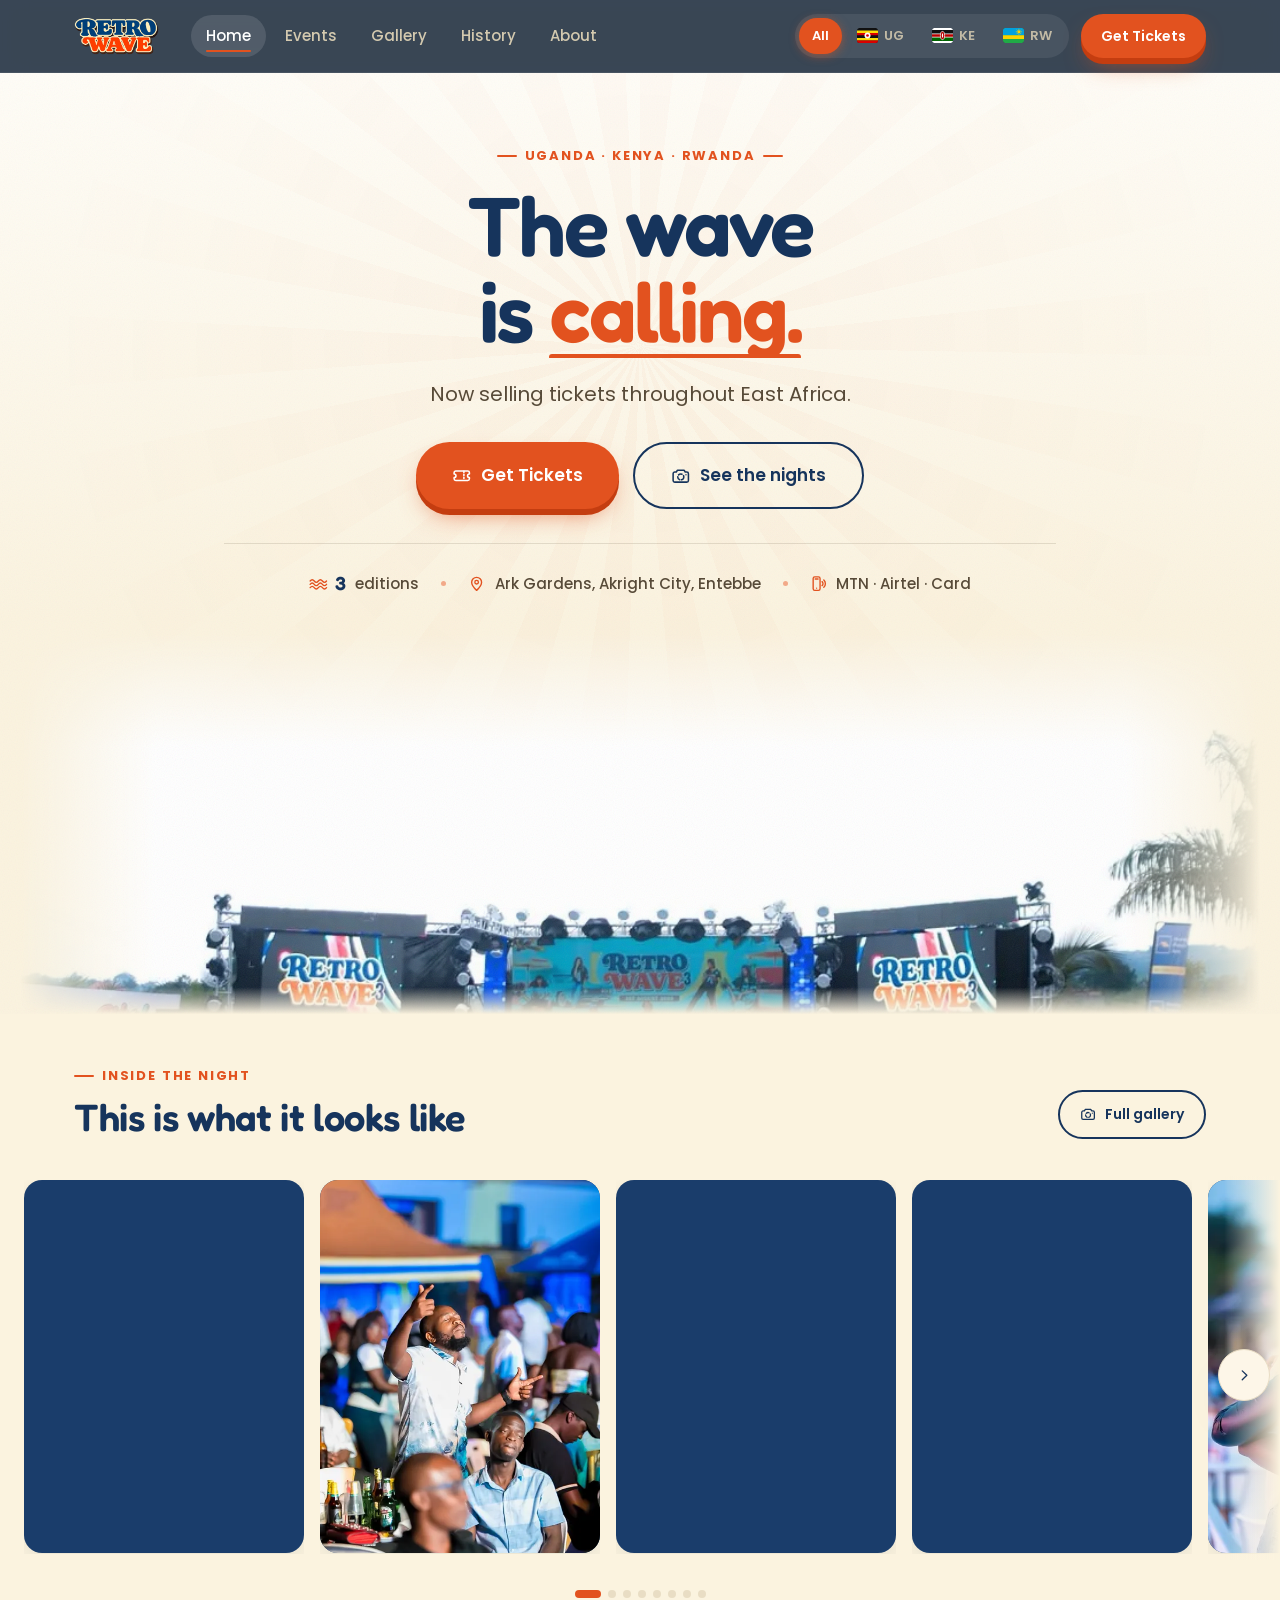
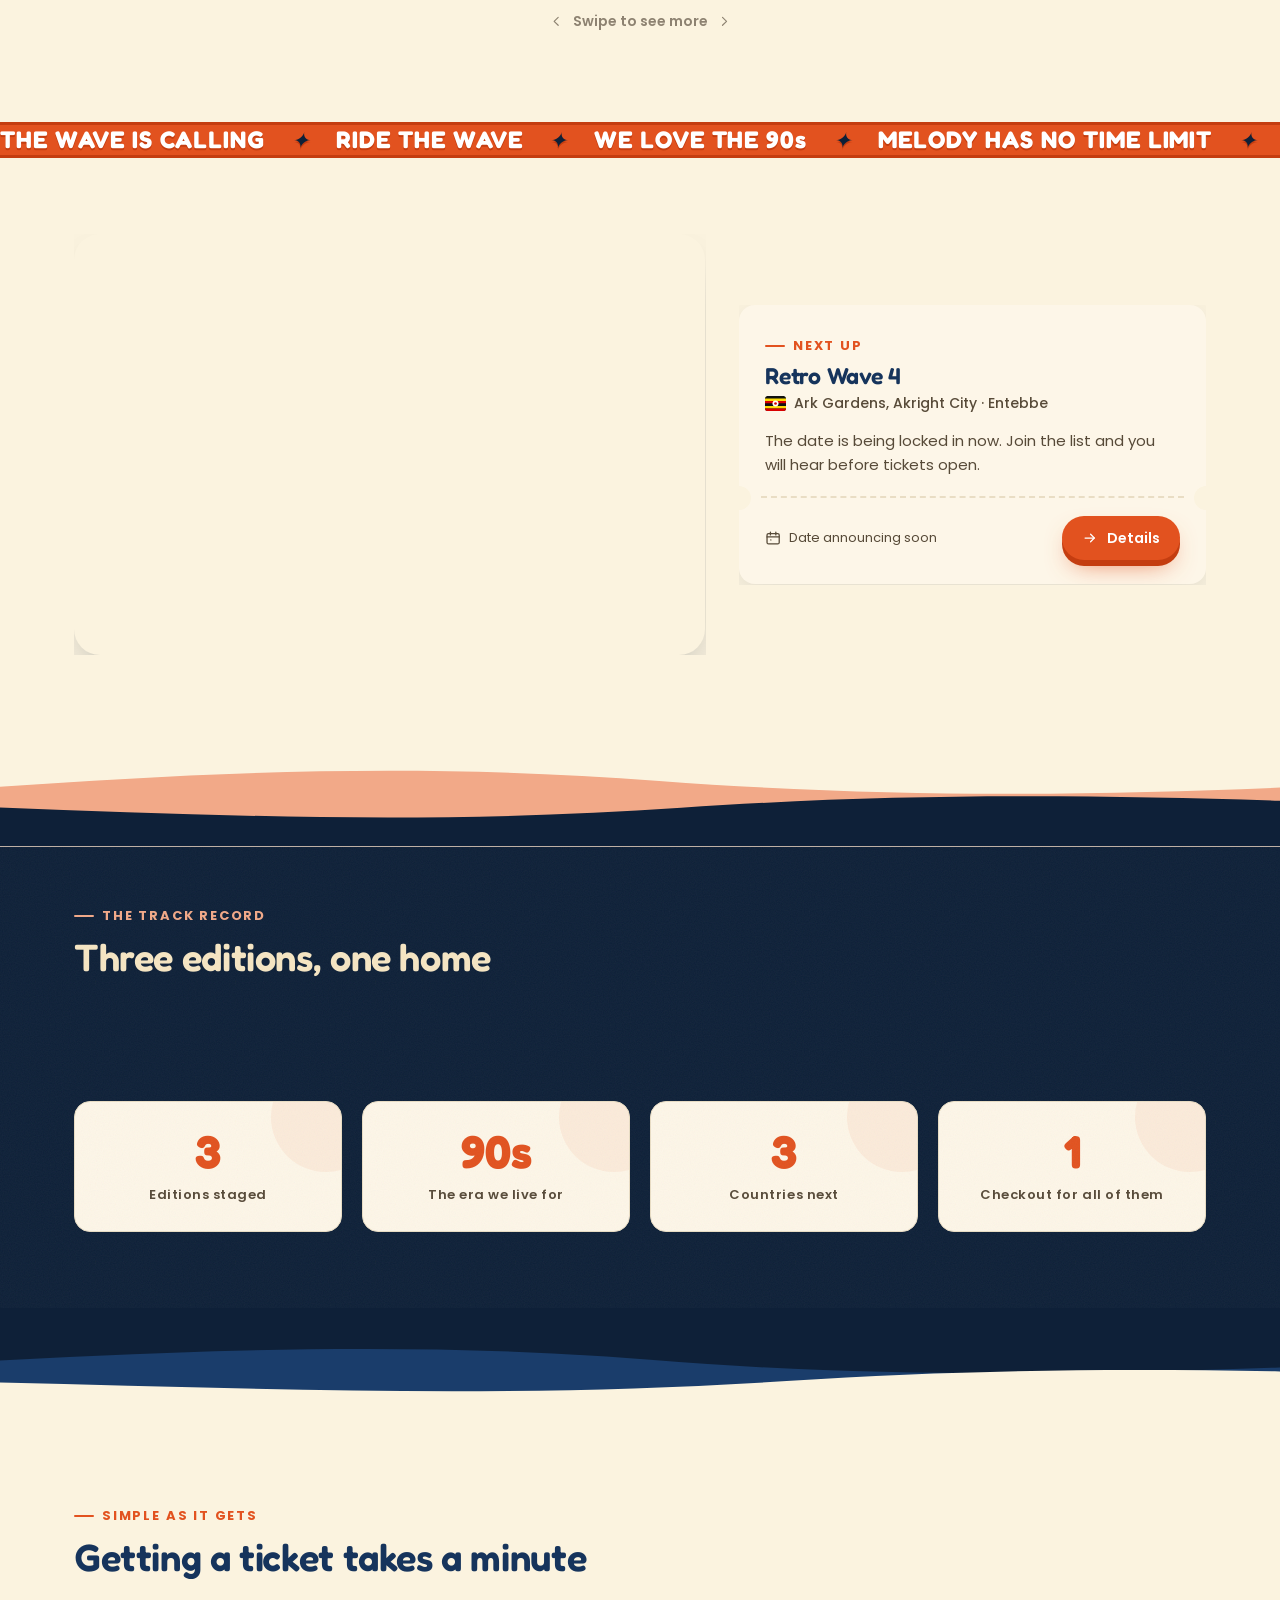
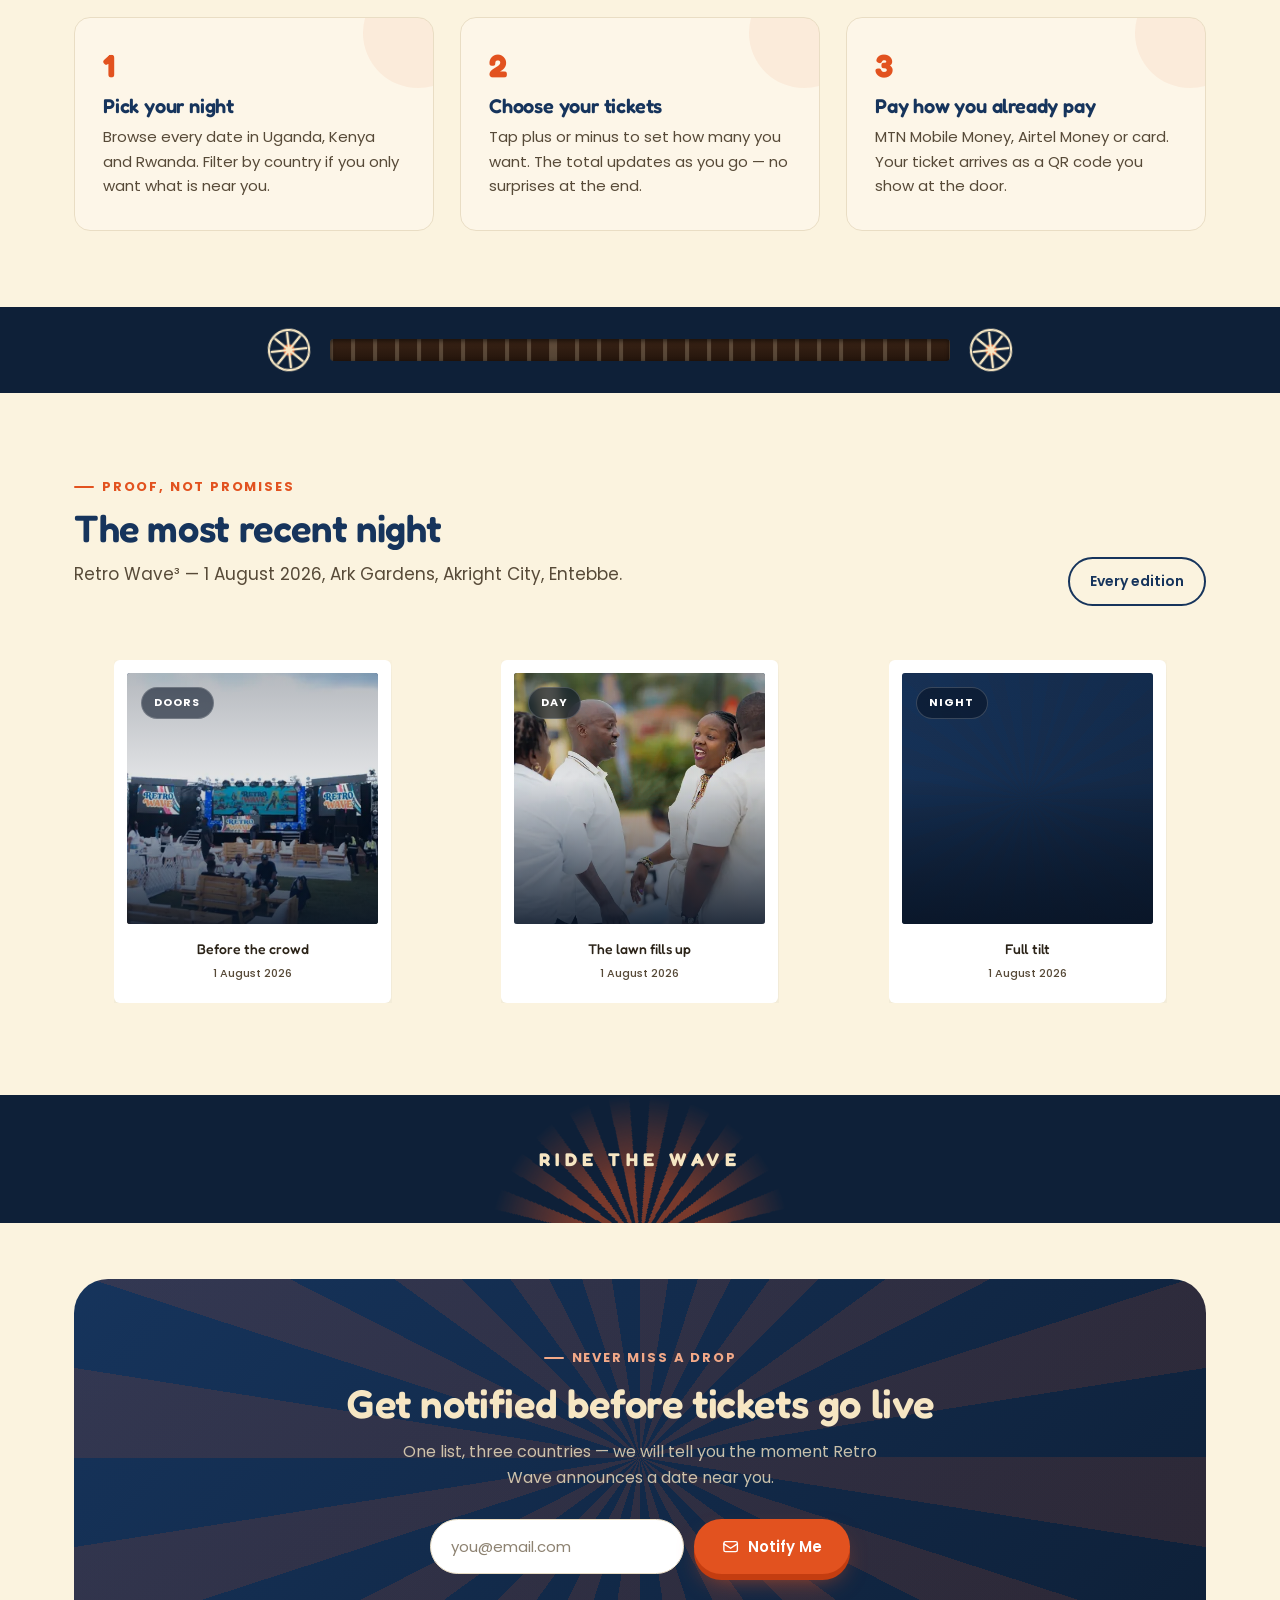
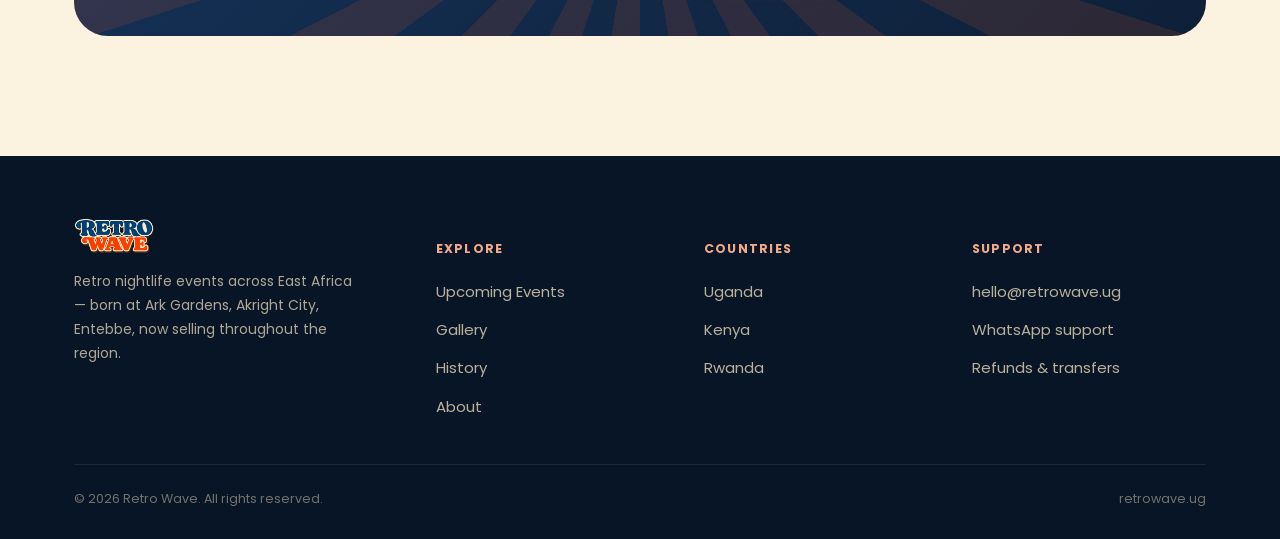
==== commit 801f2216: "Rebuild: cream hero, logo preloader, animated SVG icon system, Entebbe history Preloader - Rebuilt a" ====
--- a/index.html
+++ b/index.html
@@ -3,9 +3,9 @@
 <head>
 <meta charset="UTF-8">
 <meta name="viewport" content="width=device-width, initial-scale=1.0, viewport-fit=cover">
-<title>Retro Wave — Tickets for Uganda, Kenya &amp; Rwanda</title>
-<meta name="description" content="Retro Wave — retro nightlife events across Uganda, Kenya and Rwanda. Buy tickets with MTN Mobile Money, Airtel Money or card.">
-<meta name="theme-color" content="#0e2038">
+<title>Retro Wave — The wave is calling</title>
+<meta name="description" content="Retro Wave — retro nightlife events across Uganda, Kenya and Rwanda. Now selling tickets throughout East Africa.">
+<meta name="theme-color" content="#fbf3df">
 <link rel="icon" href="assets/logo.png">
 <link rel="preload" as="font" type="font/woff2" href="assets/fonts/fredoka-600.woff2" crossorigin>
 <link rel="preload" as="font" type="font/woff2" href="assets/fonts/poppins-500.woff2" crossorigin>
@@ -19,60 +19,30 @@
 </head>
 <body>
 
-<!-- ============================================================
-     PRELOADER — cassette deck boot sequence
-     ============================================================ -->
 <div class="preloader" role="status" aria-live="polite" aria-label="Loading Retro Wave">
-  <div class="pl-inner">
-    <svg class="pl-cassette" viewBox="0 0 320 200" role="img" aria-label="Cassette tape winding">
-      <defs>
-        <linearGradient id="plBody" x1="0" y1="0" x2="0" y2="1">
-          <stop offset="0" stop-color="#1a3d6b"/><stop offset="1" stop-color="#0b1a2f"/>
-        </linearGradient>
-      </defs>
-      <rect x="6" y="6" width="308" height="188" rx="18" fill="url(#plBody)" stroke="#f6e6c3" stroke-width="3"/>
-      <rect x="26" y="22" width="268" height="80" rx="10" fill="#fdf6e8"/>
-      <rect x="26" y="22" width="268" height="13" rx="6" fill="#e2521f"/>
-      <text x="160" y="70" text-anchor="middle" font-family="Fredoka, sans-serif" font-size="27" font-weight="700" fill="#16345c">RETRO WAVE</text>
-      <text x="160" y="90" text-anchor="middle" font-family="Poppins, sans-serif" font-size="9" letter-spacing="2.4" fill="#8d8271">SIDE A — THE SONGS RAISED ME</text>
-      <rect class="pl-tape-window" x="72" y="114" width="176" height="60" rx="9" fill="#081527" stroke="rgba(246,230,195,.35)" stroke-width="2"/>
-      <rect x="112" y="138" width="96" height="12" fill="#3b2416"/>
-      <g class="pl-reel">
-        <circle cx="112" cy="144" r="21" fill="#24150c" stroke="#f6e6c3" stroke-width="2"/>
-        <g stroke="#f6e6c3" stroke-width="3" stroke-linecap="round">
-          <line x1="112" y1="129" x2="112" y2="159"/><line x1="97" y1="144" x2="127" y2="144"/>
-          <line x1="101" y1="133" x2="123" y2="155"/><line x1="123" y1="133" x2="101" y2="155"/>
-        </g>
-      </g>
-      <g class="pl-reel pl-reel--slow">
-        <circle cx="208" cy="144" r="21" fill="#24150c" stroke="#f6e6c3" stroke-width="2"/>
-        <g stroke="#f6e6c3" stroke-width="3" stroke-linecap="round">
-          <line x1="208" y1="129" x2="208" y2="159"/><line x1="193" y1="144" x2="223" y2="144"/>
-          <line x1="197" y1="133" x2="219" y2="155"/><line x1="219" y1="133" x2="197" y2="155"/>
-        </g>
-      </g>
+  <div class="pl-stage">
+    <img class="pl-logo" src="assets/logo.png" alt="Retro Wave" width="1190" height="531">
+    <p class="pl-tag">The wave is <em>calling</em></p>
+    <div class="pl-meta"><span>Rolling in</span><span class="pl-pct">0%</span></div>
+  </div>
+  <div class="pl-sea" aria-hidden="true">
+    <div class="pl-sea-body"></div>
+    <svg viewBox="0 0 2880 64" preserveAspectRatio="none">
+      <path class="s-back" d="M0,30 C180,2 360,58 720,30 C1080,2 1260,58 1440,30
+                              C1620,2 1800,58 2160,30 C2520,2 2700,58 2880,30 L2880,64 L0,64 Z"/>
+      <path class="s-front" d="M0,42 C240,14 420,70 720,42 C1020,14 1200,70 1440,42
+                               C1680,14 1860,70 2160,42 C2460,14 2640,70 2880,42 L2880,64 L0,64 Z"/>
+      <path class="s-crest" d="M0,42 C240,14 420,70 720,42 C1020,14 1200,70 1440,42
+                               C1680,14 1860,70 2160,42 C2460,14 2640,70 2880,42"/>
     </svg>
-
-    <div class="pl-word" aria-hidden="true">
-      <span style="--i:0">R</span><span style="--i:1">E</span><span style="--i:2">T</span><span style="--i:3">R</span><span style="--i:4">O</span>
-      <span class="pl-gap"></span>
-      <span style="--i:5">W</span><span style="--i:6">A</span><span style="--i:7">V</span><span style="--i:8">E</span>
-    </div>
-
-    <div class="pl-track"><div class="pl-fill"></div></div>
-    <div class="pl-meta"><span>Rewinding the tape</span><span class="pl-pct">0%</span></div>
   </div>
 </div>
 
 <a class="skip-link" href="#main">Skip to main content</a>
 
-<!-- ============================================================
-     HEADER
-     ============================================================ -->
 <header class="site-header">
   <div class="wrap">
-    <a href="index.html" class="brand" aria-label="Retro Wave home"><img src="assets/logo.png" alt="Retro Wave" width="120" height="38"></a>
-
+    <a href="index.html" class="brand" aria-label="Retro Wave home"><img src="assets/logo.png" alt="Retro Wave" width="1190" height="531"></a>
     <nav class="main-nav" aria-label="Main">
       <a href="index.html" class="active" style="--i:0">Home</a>
       <a href="events.html" style="--i:1">Events</a>
@@ -80,35 +50,56 @@
       <a href="history.html" style="--i:3">History</a>
       <a href="about.html" style="--i:4">About</a>
     </nav>
-
     <div class="header-right">
       <div class="country-switch" role="group" aria-label="Filter events by country">
         <button type="button" data-country-btn="all" class="active" aria-pressed="true">All</button>
-        <button type="button" data-country-btn="ug" aria-pressed="false">🇺🇬 UG</button>
-        <button type="button" data-country-btn="ke" aria-pressed="false">🇰🇪 KE</button>
-        <button type="button" data-country-btn="rw" aria-pressed="false">🇷🇼 RW</button>
+        <button type="button" data-country-btn="ug" aria-pressed="false"><svg class="flag flag--ug" viewBox="0 0 21 15" width="21" height="15" aria-hidden="true"><rect width="21" height="15" rx="2" fill="#111"/>
+      <path fill="#FCDC04" d="M0 2.5h21V5H0z"/><path fill="#D90000" d="M0 5h21v2.5H0z"/>
+      <path fill="#111" d="M0 7.5h21V10H0z"/><path fill="#FCDC04" d="M0 10h21v2.5H0z"/>
+      <path fill="#D90000" d="M0 12.5h21V15H0z"/>
+      <circle cx="10.5" cy="7.5" r="3" fill="#fff"/>
+      <circle cx="10.5" cy="7.5" r="1.35" fill="#D90000"/></svg> UG</button>
+        <button type="button" data-country-btn="ke" aria-pressed="false"><svg class="flag flag--ke" viewBox="0 0 21 15" width="21" height="15" aria-hidden="true"><rect width="21" height="15" rx="2" fill="#fff"/>
+      <path fill="#111" d="M0 2h21v3.6H0z"/><path fill="#B60000" d="M0 6.3h21v2.4H0z"/>
+      <path fill="#006600" d="M0 9.4h21v3.6H0z"/>
+      <ellipse cx="10.5" cy="7.5" rx="2.1" ry="4.1" fill="#B60000" stroke="#fff" stroke-width="0.7"/>
+      <ellipse cx="10.5" cy="7.5" rx="0.62" ry="2.2" fill="#fff"/></svg> KE</button>
+        <button type="button" data-country-btn="rw" aria-pressed="false"><svg class="flag flag--rw" viewBox="0 0 21 15" width="21" height="15" aria-hidden="true"><rect width="21" height="15" rx="2" fill="#20AA46"/>
+      <path fill="#00A1DE" d="M0 2a2 2 0 0 1 2-2h17a2 2 0 0 1 2 2v5.2H0z"/>
+      <path fill="#FAD201" d="M0 7.2h21v3.7H0z"/>
+      <circle cx="15.9" cy="3.8" r="1.5" fill="#FAD201"/>
+      <g stroke="#FAD201" stroke-width=".62" stroke-linecap="round">
+        <path d="M15.9 1.1v.75M15.9 5.75v.75M13.2 3.8h.75M17.85 3.8h.75"/>
+        <path d="m14 1.9.53.53M17.27 5.17l.53.53M14 5.7l.53-.53M17.27 2.43l.53-.53"/>
+      </g></svg> RW</button>
       </div>
       <a href="events.html" class="btn btn-primary btn-sm">Get Tickets</a>
-      <button class="nav-toggle" type="button" aria-label="Open menu" aria-expanded="false" aria-controls="drawer">
-        <i></i><i></i><i></i>
-      </button>
+      <button class="nav-toggle" type="button" aria-label="Open menu" aria-expanded="false" aria-controls="drawer"><i></i><i></i><i></i></button>
     </div>
   </div>
 </header>
 
-<!-- ============================================================
-     MOBILE DRAWER
-     ============================================================ -->
 <div class="drawer" id="drawer" aria-hidden="true">
   <div class="drawer-inner">
     <nav class="drawer-links" aria-label="Mobile">
-      <a href="index.html" class="active" style="--i:0"><span class="d-ico" aria-hidden="true">🏠</span>Home</a>
-      <a href="events.html" style="--i:1"><span class="d-ico" aria-hidden="true">🎫</span>Events</a>
-      <a href="gallery.html" style="--i:2"><span class="d-ico" aria-hidden="true">📸</span>Gallery</a>
-      <a href="history.html" style="--i:3"><span class="d-ico" aria-hidden="true">📼</span>History</a>
-      <a href="about.html" style="--i:4"><span class="d-ico" aria-hidden="true">💬</span>About</a>
+      <a href="index.html" class="active" style="--i:0"><span class="d-ico"><svg class="ico ico--home" viewBox="0 0 24 24" fill="none" stroke="currentColor" stroke-width="1.9" stroke-linecap="round" stroke-linejoin="round" aria-hidden="true"><path d="M3.4 10.6 12 3.6l8.6 7"/>
+      <path d="M5.7 9.2v10.2a1 1 0 0 0 1 1h10.6a1 1 0 0 0 1-1V9.2"/>
+      <path class="ic-door" d="M9.8 20.4v-5.1a2.2 2.2 0 0 1 4.4 0v5.1"/></svg></span>Home</a>
+      <a href="events.html" style="--i:1"><span class="d-ico"><svg class="ico ico--ticket" viewBox="0 0 24 24" fill="none" stroke="currentColor" stroke-width="1.9" stroke-linecap="round" stroke-linejoin="round" aria-hidden="true"><path d="M4.6 6.2h14.8a2 2 0 0 1 2 2v1.5a2.3 2.3 0 0 0 0 4.6v1.5a2 2 0 0 1-2 2H4.6a2 2 0 0 1-2-2v-1.5a2.3 2.3 0 0 0 0-4.6V8.2a2 2 0 0 1 2-2Z"/>
+      <path class="ic-perf" d="M14.6 6.6v10.8" stroke-dasharray="1.5 2.1"/></svg></span>Events</a>
+      <a href="gallery.html" style="--i:2"><span class="d-ico"><svg class="ico ico--camera" viewBox="0 0 24 24" fill="none" stroke="currentColor" stroke-width="1.9" stroke-linecap="round" stroke-linejoin="round" aria-hidden="true"><path d="M2.6 9.4a2 2 0 0 1 2-2h1.9l1.5-2.3h8l1.5 2.3h1.9a2 2 0 0 1 2 2v8.4a2 2 0 0 1-2 2H4.6a2 2 0 0 1-2-2Z"/>
+      <circle class="ic-lens" cx="12" cy="13.4" r="3.7" stroke-dasharray="4.6 2.4"/>
+      <circle class="ic-flash" cx="18.4" cy="10.7" r=".85" fill="currentColor" stroke="none"/></svg></span>Gallery</a>
+      <a href="history.html" style="--i:3"><span class="d-ico"><svg class="ico ico--cassette" viewBox="0 0 24 24" fill="none" stroke="currentColor" stroke-width="1.9" stroke-linecap="round" stroke-linejoin="round" aria-hidden="true"><rect x="2.6" y="5" width="18.8" height="14" rx="2.3"/>
+      <rect x="5.6" y="7.5" width="12.8" height="3.6" rx="1"/>
+      <path d="M10.4 14.8h3.2"/>
+      <g class="ic-reel"><circle cx="8.4" cy="14.8" r="2.1"/><path d="M8.4 12.7v4.2M6.3 14.8h4.2"/></g>
+      <g class="ic-reel ic-reel--b"><circle cx="15.6" cy="14.8" r="2.1"/><path d="M15.6 12.7v4.2M13.5 14.8h4.2"/></g></svg></span>History</a>
+      <a href="about.html" style="--i:4"><span class="d-ico"><svg class="ico ico--chat" viewBox="0 0 24 24" fill="none" stroke="currentColor" stroke-width="1.9" stroke-linecap="round" stroke-linejoin="round" aria-hidden="true"><path d="M4.2 5.6h15.6a1.9 1.9 0 0 1 1.9 1.9v7.4a1.9 1.9 0 0 1-1.9 1.9h-6.6l-4.4 3.3v-3.3H4.2a1.9 1.9 0 0 1-1.9-1.9V7.5a1.9 1.9 0 0 1 1.9-1.9Z"/>
+      <circle class="ic-dot" cx="8.4" cy="11.2" r=".95" fill="currentColor" stroke="none"/>
+      <circle class="ic-dot ic-dot--2" cx="12" cy="11.2" r=".95" fill="currentColor" stroke="none"/>
+      <circle class="ic-dot ic-dot--3" cx="15.6" cy="11.2" r=".95" fill="currentColor" stroke="none"/></svg></span>About</a>
     </nav>
-
     <div class="drawer-foot">
       <div class="a11y-bar">
         <span class="a11y-label">Text size</span>
@@ -118,130 +109,174 @@
       </div>
       <div class="a11y-bar">
         <span class="a11y-label">Motion</span>
-        <button type="button" class="a11y-btn" data-motion-toggle aria-pressed="false">Reduce animations</button>
-      </div>
-
+        <button type="button" class="a11y-btn" data-motion-toggle aria-pressed="false"><svg class="ico ico--moon" viewBox="0 0 24 24" fill="none" stroke="currentColor" stroke-width="1.9" stroke-linecap="round" stroke-linejoin="round" aria-hidden="true"><path d="M20.4 14.6A8.7 8.7 0 0 1 9.4 3.6a8.8 8.8 0 1 0 11 11Z"/></svg> Reduce animations</button>
+      </div>
       <div class="country-switch" role="group" aria-label="Filter events by country">
         <button type="button" data-country-btn="all" class="active" aria-pressed="true">All</button>
-        <button type="button" data-country-btn="ug" aria-pressed="false">🇺🇬</button>
-        <button type="button" data-country-btn="ke" aria-pressed="false">🇰🇪</button>
-        <button type="button" data-country-btn="rw" aria-pressed="false">🇷🇼</button>
-      </div>
-
-      <a href="events.html" class="btn btn-primary btn-block btn-lg">Get Tickets</a>
+        <button type="button" data-country-btn="ug" aria-pressed="false"><svg class="flag flag--ug" viewBox="0 0 21 15" width="21" height="15" role="img" aria-label="Uganda"><rect width="21" height="15" rx="2" fill="#111"/>
+      <path fill="#FCDC04" d="M0 2.5h21V5H0z"/><path fill="#D90000" d="M0 5h21v2.5H0z"/>
+      <path fill="#111" d="M0 7.5h21V10H0z"/><path fill="#FCDC04" d="M0 10h21v2.5H0z"/>
+      <path fill="#D90000" d="M0 12.5h21V15H0z"/>
+      <circle cx="10.5" cy="7.5" r="3" fill="#fff"/>
+      <circle cx="10.5" cy="7.5" r="1.35" fill="#D90000"/></svg></button>
+        <button type="button" data-country-btn="ke" aria-pressed="false"><svg class="flag flag--ke" viewBox="0 0 21 15" width="21" height="15" role="img" aria-label="Kenya"><rect width="21" height="15" rx="2" fill="#fff"/>
+      <path fill="#111" d="M0 2h21v3.6H0z"/><path fill="#B60000" d="M0 6.3h21v2.4H0z"/>
+      <path fill="#006600" d="M0 9.4h21v3.6H0z"/>
+      <ellipse cx="10.5" cy="7.5" rx="2.1" ry="4.1" fill="#B60000" stroke="#fff" stroke-width="0.7"/>
+      <ellipse cx="10.5" cy="7.5" rx="0.62" ry="2.2" fill="#fff"/></svg></button>
+        <button type="button" data-country-btn="rw" aria-pressed="false"><svg class="flag flag--rw" viewBox="0 0 21 15" width="21" height="15" role="img" aria-label="Rwanda"><rect width="21" height="15" rx="2" fill="#20AA46"/>
+      <path fill="#00A1DE" d="M0 2a2 2 0 0 1 2-2h17a2 2 0 0 1 2 2v5.2H0z"/>
+      <path fill="#FAD201" d="M0 7.2h21v3.7H0z"/>
+      <circle cx="15.9" cy="3.8" r="1.5" fill="#FAD201"/>
+      <g stroke="#FAD201" stroke-width=".62" stroke-linecap="round">
+        <path d="M15.9 1.1v.75M15.9 5.75v.75M13.2 3.8h.75M17.85 3.8h.75"/>
+        <path d="m14 1.9.53.53M17.27 5.17l.53.53M14 5.7l.53-.53M17.27 2.43l.53-.53"/>
+      </g></svg></button>
+      </div>
+      <a href="events.html" class="btn btn-primary btn-block btn-lg"><svg class="ico ico--ticket" viewBox="0 0 24 24" fill="none" stroke="currentColor" stroke-width="1.9" stroke-linecap="round" stroke-linejoin="round" aria-hidden="true"><path d="M4.6 6.2h14.8a2 2 0 0 1 2 2v1.5a2.3 2.3 0 0 0 0 4.6v1.5a2 2 0 0 1-2 2H4.6a2 2 0 0 1-2-2v-1.5a2.3 2.3 0 0 0 0-4.6V8.2a2 2 0 0 1 2-2Z"/>
+      <path class="ic-perf" d="M14.6 6.6v10.8" stroke-dasharray="1.5 2.1"/></svg> Get Tickets</a>
       <p class="drawer-contact">Need help? <a href="mailto:hello@retrowave.ug">hello@retrowave.ug</a></p>
     </div>
   </div>
 </div>
 
 <main id="main">
-
-<!-- ============================================================
-     HERO
-     ============================================================ -->
 <section class="hero grain">
-  <div class="hero-sun" aria-hidden="true"></div>
-  <div class="hero-grid" aria-hidden="true"></div>
-
   <div class="wrap hero-inner">
-    <div class="hero-copy">
-      <span class="eyebrow intro-fade" style="--i:0">Uganda · Kenya · Rwanda</span>
-
-      <h1>
-        <span class="line-mask"><span style="--i:0">The songs</span></span>
-        <span class="line-mask"><span style="--i:1">raised <em>me.</em></span></span>
-      </h1>
-
-      <p class="lede intro-fade" style="--i:1">Retro Wave brings the sound back to the room — nightlife built around the tracks that made you. Now selling tickets across three countries, one simple checkout.</p>
-
-      <div class="hero-ctas intro-fade" style="--i:2">
-        <a href="events.html" class="btn btn-primary btn-lg">Get Tickets</a>
-        <a href="gallery.html" class="btn btn-ghost btn-lg">See the nights</a>
-      </div>
-
-      <div class="hero-trust intro-fade" style="--i:3">
-        <span class="t-item"><b>3</b> editions staged</span>
-        <span class="t-dot" aria-hidden="true"></span>
-        <span class="t-item"><b>3</b> countries next</span>
-        <span class="t-dot" aria-hidden="true"></span>
-        <span class="t-item">MTN MoMo · Airtel · Card</span>
-      </div>
-    </div>
-
-    <div class="hero-stage" aria-label="Photos from past Retro Wave nights">
-      <figure class="photo-card photo-card--a img-holder">
-        <picture>
-          <source type="image/webp" srcset="assets/photos/duo-denim-sunset-480.webp 480w, assets/photos/duo-denim-sunset-720.webp 720w" sizes="(max-width: 780px) 68vw, 26vw">
-          <img src="assets/photos/duo-denim-sunset.jpg" alt="Two guests in denim in front of the Retro Wave sunset stage backdrop" width="720" height="1080" fetchpriority="high" decoding="async">
-        </picture>
-      </figure>
-      <figure class="photo-card photo-card--b img-holder">
-        <picture>
-          <source type="image/webp" srcset="assets/photos/dancing-white-shirt-480.webp 480w, assets/photos/dancing-white-shirt-720.webp 720w" sizes="(max-width: 780px) 68vw, 23vw">
-          <img src="assets/photos/dancing-white-shirt.jpg" alt="A guest dancing in a white shirt and wide-leg jeans" width="720" height="1080" decoding="async">
-        </picture>
-      </figure>
-      <figure class="photo-card photo-card--c img-holder">
-        <picture>
-          <source type="image/webp" srcset="assets/photos/crowd-night-stage-480.webp 480w, assets/photos/crowd-night-stage-960.webp 960w" sizes="(max-width: 780px) 68vw, 21vw">
-          <img src="assets/photos/crowd-night-stage.jpg" alt="Night crowd in front of the Retro Wave stage backdrop" width="1080" height="720" decoding="async">
-        </picture>
-      </figure>
-    </div>
-    <div class="hero-badge" aria-hidden="true"><span class="live-dot"></span> Tickets on sale</div>
-  </div>
-
-  <div class="scroll-cue" aria-hidden="true"><span class="mouse"></span>Scroll</div>
-</section>
-
-<!-- marquee divider -->
-<div class="divider divider-marquee" aria-hidden="true">
-  <div class="mq-track">
-    <span>THE SONGS RAISED ME <i class="mq-star">✦</i> RIDE THE WAVE <i class="mq-star">✦</i> WE LOVE THE 90s <i class="mq-star">✦</i> MELODY HAS NO TIME LIMIT <i class="mq-star">✦</i></span>
-  </div>
-  <div class="mq-track">
-    <span>THE SONGS RAISED ME <i class="mq-star">✦</i> RIDE THE WAVE <i class="mq-star">✦</i> WE LOVE THE 90s <i class="mq-star">✦</i> MELODY HAS NO TIME LIMIT <i class="mq-star">✦</i></span>
-  </div>
-</div>
-
-<!-- ============================================================
-     NEXT UP
-     ============================================================ -->
-<section>
+    <span class="eyebrow intro-fade" style="--i:0">Uganda · Kenya · Rwanda</span>
+    <h1>
+      <span class="line-mask"><span style="--i:0">The wave</span></span>
+      <span class="line-mask"><span style="--i:1">is <em>calling.</em></span></span>
+    </h1>
+    <p class="lede intro-fade" style="--i:1">Now selling tickets throughout East Africa.</p>
+
+    <div class="hero-ctas intro-fade" style="--i:2">
+      <a href="events.html" class="btn btn-primary btn-lg"><svg class="ico ico--ticket" viewBox="0 0 24 24" fill="none" stroke="currentColor" stroke-width="1.9" stroke-linecap="round" stroke-linejoin="round" aria-hidden="true"><path d="M4.6 6.2h14.8a2 2 0 0 1 2 2v1.5a2.3 2.3 0 0 0 0 4.6v1.5a2 2 0 0 1-2 2H4.6a2 2 0 0 1-2-2v-1.5a2.3 2.3 0 0 0 0-4.6V8.2a2 2 0 0 1 2-2Z"/>
+      <path class="ic-perf" d="M14.6 6.6v10.8" stroke-dasharray="1.5 2.1"/></svg> Get Tickets</a>
+      <a href="gallery.html" class="btn btn-outline-navy btn-lg"><svg class="ico ico--camera" viewBox="0 0 24 24" fill="none" stroke="currentColor" stroke-width="1.9" stroke-linecap="round" stroke-linejoin="round" aria-hidden="true"><path d="M2.6 9.4a2 2 0 0 1 2-2h1.9l1.5-2.3h8l1.5 2.3h1.9a2 2 0 0 1 2 2v8.4a2 2 0 0 1-2 2H4.6a2 2 0 0 1-2-2Z"/>
+      <circle class="ic-lens" cx="12" cy="13.4" r="3.7" stroke-dasharray="4.6 2.4"/>
+      <circle class="ic-flash" cx="18.4" cy="10.7" r=".85" fill="currentColor" stroke="none"/></svg> See the nights</a>
+    </div>
+
+    <div class="hero-trust intro-fade" style="--i:3">
+      <span class="t-item"><svg class="ico ico--wave" viewBox="0 0 24 24" fill="none" stroke="currentColor" stroke-width="1.9" stroke-linecap="round" stroke-linejoin="round" aria-hidden="true"><path class="ic-wave" d="M1.6 8.4c1.9-2.4 3.8-2.4 5.7 0s3.8 2.4 5.7 0 3.8-2.4 5.7 0 3.8 2.4 5.7 0"/>
+      <path class="ic-wave ic-wave--2" d="M1.6 13c1.9-2.4 3.8-2.4 5.7 0s3.8 2.4 5.7 0 3.8-2.4 5.7 0 3.8 2.4 5.7 0"/>
+      <path class="ic-wave ic-wave--3" d="M1.6 17.6c1.9-2.4 3.8-2.4 5.7 0s3.8 2.4 5.7 0 3.8-2.4 5.7 0 3.8 2.4 5.7 0"/></svg><b>3</b> editions</span>
+      <span class="t-dot" aria-hidden="true"></span>
+      <span class="t-item"><svg class="ico ico--pin" viewBox="0 0 24 24" fill="none" stroke="currentColor" stroke-width="1.9" stroke-linecap="round" stroke-linejoin="round" aria-hidden="true"><g class="ic-bob"><path d="M12 21.4s6.9-6.2 6.9-11.2a6.9 6.9 0 1 0-13.8 0c0 5 6.9 11.2 6.9 11.2Z"/>
+      <circle cx="12" cy="10" r="2.5"/></g></svg>Ark Gardens, Akright City, Entebbe</span>
+      <span class="t-dot" aria-hidden="true"></span>
+      <span class="t-item"><svg class="ico ico--momo" viewBox="0 0 24 24" fill="none" stroke="currentColor" stroke-width="1.9" stroke-linecap="round" stroke-linejoin="round" aria-hidden="true"><rect x="4.4" y="2.6" width="9.6" height="18.8" rx="2.2"/>
+      <path d="M7.2 5.6h4"/>
+      <circle cx="9.2" cy="18.4" r=".85" fill="currentColor" stroke="none"/>
+      <path class="ic-arc" d="M16.8 9.2a3.7 3.7 0 0 1 0 5.6"/>
+      <path class="ic-arc ic-arc--2" d="M19.2 7a6.8 6.8 0 0 1 0 10"/></svg>MTN · Airtel · Card</span>
+    </div>
+  </div>
+
+  <div class="hero-band">
+    <div class="hero-band-inner">
+      <picture><source type="image/webp" srcset="assets/photos/hero-stage-480.webp 480w, assets/photos/hero-stage-960.webp 960w, assets/photos/hero-stage-1080.webp 1080w" sizes="(max-width: 780px) 100vw, 1080px"><img src="assets/photos/hero-stage.jpg" alt="The Retro Wave stage at Ark Gardens, with Retro Wave 3 on the LED walls" width="1080" height="332" fetchpriority="high" decoding="async"></picture>
+    </div>
+  </div>
+</section>
+
+<section class="section--tight" style="padding-top:44px;">
   <div class="wrap">
     <div class="section-head">
       <div>
-        <span class="eyebrow" data-reveal="up">Next Up</span>
-        <h2 data-reveal="up" style="--d:80">The one to book now</h2>
-      </div>
-      <a href="events.html" class="btn btn-outline-navy btn-sm" data-reveal="up" style="--d:160">All dates</a>
-    </div>
-
+        <span class="eyebrow" data-reveal="up">Inside The Night</span>
+        <h2 data-reveal="up" style="--d:80">This is what it looks like</h2>
+      </div>
+      <a href="gallery.html" class="btn btn-outline-navy btn-sm" data-reveal="up" style="--d:150"><svg class="ico ico--camera" viewBox="0 0 24 24" fill="none" stroke="currentColor" stroke-width="1.9" stroke-linecap="round" stroke-linejoin="round" aria-hidden="true"><path d="M2.6 9.4a2 2 0 0 1 2-2h1.9l1.5-2.3h8l1.5 2.3h1.9a2 2 0 0 1 2 2v8.4a2 2 0 0 1-2 2H4.6a2 2 0 0 1-2-2Z"/>
+      <circle class="ic-lens" cx="12" cy="13.4" r="3.7" stroke-dasharray="4.6 2.4"/>
+      <circle class="ic-flash" cx="18.4" cy="10.7" r=".85" fill="currentColor" stroke="none"/></svg> Full gallery</a>
+    </div>
+  </div>
+  <div class="rail-shell" data-reveal-group>
+    <div class="rail-view">
+      <button type="button" class="rail-arrow rail-prev" aria-label="Previous photos"><svg class="ico ico--chevron-left" viewBox="0 0 24 24" fill="none" stroke="currentColor" stroke-width="1.9" stroke-linecap="round" stroke-linejoin="round" aria-hidden="true"><path d="M15 5.6 8.4 12 15 18.4"/></svg></button>
+      <div class="gallery-rail" data-stagger="70">
+      <button type="button" class="g-tile img-holder" data-reveal="zoom"
+              data-lightbox="assets/photos/trio-denim-720.webp" data-caption="The dress code writes itself">
+        <picture><source type="image/webp" srcset="assets/photos/trio-denim-480.webp 480w, assets/photos/trio-denim-720.webp 720w" sizes="(max-width: 780px) 74vw, 280px"><img src="assets/photos/trio-denim.jpg" alt="Three friends in denim and sunglasses posing together" width="720" height="1080" loading="lazy" decoding="async"></picture>
+        <span class="g-cap">The dress code writes itself</span>
+      </button>
+      <button type="button" class="g-tile img-holder" data-reveal="zoom"
+              data-lightbox="assets/photos/hands-up-blue-854.webp" data-caption="When the right song lands">
+        <picture><source type="image/webp" srcset="assets/photos/hands-up-blue-480.webp 480w, assets/photos/hands-up-blue-854.webp 854w" sizes="(max-width: 780px) 74vw, 280px"><img src="assets/photos/hands-up-blue.jpg" alt="A guest with both hands raised as the crowd dances under blue light" width="854" height="1280" loading="lazy" decoding="async"></picture>
+        <span class="g-cap">When the right song lands</span>
+      </button>
+      <button type="button" class="g-tile img-holder" data-reveal="zoom"
+              data-lightbox="assets/photos/golden-hour-720.webp" data-caption="Golden hour on the lawn">
+        <picture><source type="image/webp" srcset="assets/photos/golden-hour-480.webp 480w, assets/photos/golden-hour-720.webp 720w" sizes="(max-width: 780px) 74vw, 280px"><img src="assets/photos/golden-hour.jpg" alt="A guest in white backlit by golden hour sun" width="720" height="1080" loading="lazy" decoding="async"></picture>
+        <span class="g-cap">Golden hour on the lawn</span>
+      </button>
+      <button type="button" class="g-tile img-holder" data-reveal="zoom"
+              data-lightbox="assets/photos/dj-booth-720.webp" data-caption="Resident selectors, all classics">
+        <picture><source type="image/webp" srcset="assets/photos/dj-booth-480.webp 480w, assets/photos/dj-booth-720.webp 720w" sizes="(max-width: 780px) 74vw, 280px"><img src="assets/photos/dj-booth.jpg" alt="A DJ at the decks with the host beside him" width="720" height="1080" loading="lazy" decoding="async"></picture>
+        <span class="g-cap">Resident selectors, all classics</span>
+      </button>
+      <button type="button" class="g-tile img-holder" data-reveal="zoom"
+              data-lightbox="assets/photos/slow-dance-dusk-720.webp" data-caption="A slow one at dusk">
+        <picture><source type="image/webp" srcset="assets/photos/slow-dance-dusk-480.webp 480w, assets/photos/slow-dance-dusk-720.webp 720w" sizes="(max-width: 780px) 74vw, 280px"><img src="assets/photos/slow-dance-dusk.jpg" alt="A couple dancing closely at dusk" width="720" height="1080" loading="lazy" decoding="async"></picture>
+        <span class="g-cap">A slow one at dusk</span>
+      </button>
+      <button type="button" class="g-tile img-holder" data-reveal="zoom"
+              data-lightbox="assets/photos/melody-no-time-limit-720.webp" data-caption="Melody has no time limit">
+        <picture><source type="image/webp" srcset="assets/photos/melody-no-time-limit-480.webp 480w, assets/photos/melody-no-time-limit-720.webp 720w" sizes="(max-width: 780px) 74vw, 280px"><img src="assets/photos/melody-no-time-limit.jpg" alt="A guest in front of a backdrop reading Retro Classics Remind Us That Melody Has No Time Limit" width="720" height="1080" loading="lazy" decoding="async"></picture>
+        <span class="g-cap">Melody has no time limit</span>
+      </button>
+      <button type="button" class="g-tile img-holder" data-reveal="zoom"
+              data-lightbox="assets/photos/laughing-pair-720.webp" data-caption="Reunion energy">
+        <picture><source type="image/webp" srcset="assets/photos/laughing-pair-480.webp 480w, assets/photos/laughing-pair-720.webp 720w" sizes="(max-width: 780px) 74vw, 280px"><img src="assets/photos/laughing-pair.jpg" alt="Two guests laughing together at a table" width="720" height="1080" loading="lazy" decoding="async"></picture>
+        <span class="g-cap">Reunion energy</span>
+      </button>
+      <button type="button" class="g-tile img-holder" data-reveal="zoom"
+              data-lightbox="assets/photos/denim-jumpsuit-dance-720.webp" data-caption="Acid wash, no notes">
+        <picture><source type="image/webp" srcset="assets/photos/denim-jumpsuit-dance-480.webp 480w, assets/photos/denim-jumpsuit-dance-720.webp 720w" sizes="(max-width: 780px) 74vw, 280px"><img src="assets/photos/denim-jumpsuit-dance.jpg" alt="A guest dancing in an acid-wash denim jumpsuit" width="720" height="1080" loading="lazy" decoding="async"></picture>
+        <span class="g-cap">Acid wash, no notes</span>
+      </button>
+      </div>
+      <button type="button" class="rail-arrow rail-next" aria-label="More photos"><svg class="ico ico--chevron-right" viewBox="0 0 24 24" fill="none" stroke="currentColor" stroke-width="1.9" stroke-linecap="round" stroke-linejoin="round" aria-hidden="true"><path d="M9 5.6 15.6 12 9 18.4"/></svg></button>
+    </div>
+    <div class="rail-dots" role="group" aria-label="Photo position"></div>
+    <p class="rail-hint"><svg class="ico ico--chevron-left" viewBox="0 0 24 24" fill="none" stroke="currentColor" stroke-width="1.9" stroke-linecap="round" stroke-linejoin="round" aria-hidden="true"><path d="M15 5.6 8.4 12 15 18.4"/></svg> Swipe to see more <svg class="ico ico--chevron-right" viewBox="0 0 24 24" fill="none" stroke="currentColor" stroke-width="1.9" stroke-linecap="round" stroke-linejoin="round" aria-hidden="true"><path d="M9 5.6 15.6 12 9 18.4"/></svg></p>
+  </div>
+</section>
+
+<div class="divider divider-marquee" aria-hidden="true">
+  <div class="mq-track"><span>THE WAVE IS CALLING <i class="mq-star">✦</i> RIDE THE WAVE <i class="mq-star">✦</i> WE LOVE THE 90s <i class="mq-star">✦</i> MELODY HAS NO TIME LIMIT <i class="mq-star">✦</i></span></div>
+  <div class="mq-track"><span>THE WAVE IS CALLING <i class="mq-star">✦</i> RIDE THE WAVE <i class="mq-star">✦</i> WE LOVE THE 90s <i class="mq-star">✦</i> MELODY HAS NO TIME LIMIT <i class="mq-star">✦</i></span></div>
+</div>
+
+<section>
+  <div class="wrap">
     <div class="next-up-grid">
       <figure class="img-holder" data-reveal="mask">
-        <picture>
-          <source type="image/webp" srcset="assets/photos/stage-wide-480.webp 480w, assets/photos/stage-wide-960.webp 960w, assets/photos/stage-wide-1080.webp 1080w" sizes="(max-width: 980px) 92vw, 56vw">
-          <img src="assets/photos/stage-wide.jpg" alt="The Retro Wave main stage and lounge seating before doors open" width="1080" height="720" loading="lazy" decoding="async">
-        </picture>
+        <picture><source type="image/webp" srcset="assets/photos/crowd-night-stage-480.webp 480w, assets/photos/crowd-night-stage-960.webp 960w, assets/photos/crowd-night-stage-1080.webp 1080w" sizes="(max-width: 980px) 92vw, 56vw"><img src="assets/photos/crowd-night-stage.jpg" alt="The night crowd in front of the Retro Wave stage backdrop" width="1080" height="720" loading="lazy" decoding="async"></picture>
       </figure>
-
       <div class="ticket next-event-card" data-reveal="right" style="--d:120">
         <div class="ticket-top">
-          <span class="eyebrow">Kampala</span>
-          <h3>Retro Wave: Kampala After Dark</h3>
-          <div class="next-event-meta">Sat, 30 Aug 2026 · Blu Haze Rooftop 🇺🇬</div>
-          <div class="countdown" data-countdown="2026-08-30T20:00:00" data-done-text="Doors are open — see you inside.">
-            <div><span class="num" data-d>00</span><span class="lbl">Days</span></div>
-            <div><span class="num" data-h>00</span><span class="lbl">Hrs</span></div>
-            <div><span class="num" data-m>00</span><span class="lbl">Min</span></div>
-            <div><span class="num" data-s>00</span><span class="lbl">Sec</span></div>
-          </div>
+          <span class="eyebrow">Next Up</span>
+          <h3>Retro Wave 4</h3>
+          <div class="next-event-meta"><svg class="flag flag--ug" viewBox="0 0 21 15" width="21" height="15" aria-hidden="true"><rect width="21" height="15" rx="2" fill="#111"/>
+      <path fill="#FCDC04" d="M0 2.5h21V5H0z"/><path fill="#D90000" d="M0 5h21v2.5H0z"/>
+      <path fill="#111" d="M0 7.5h21V10H0z"/><path fill="#FCDC04" d="M0 10h21v2.5H0z"/>
+      <path fill="#D90000" d="M0 12.5h21V15H0z"/>
+      <circle cx="10.5" cy="7.5" r="3" fill="#fff"/>
+      <circle cx="10.5" cy="7.5" r="1.35" fill="#D90000"/></svg> Ark Gardens, Akright City · Entebbe</div>
+          <p style="font-size:.9375rem; color:var(--ink-soft); margin:14px 0 0;">
+            The date is being locked in now. Join the list and you will hear before tickets open.
+          </p>
         </div>
         <div class="ticket-divider"></div>
         <div class="ticket-bottom">
           <div style="display:flex; align-items:center; justify-content:space-between; gap:12px; flex-wrap:wrap;">
-            <span class="price-from">From <b>UGX 30,000</b></span>
-            <a href="event.html" class="btn btn-primary btn-sm">View Event</a>
+            <span class="price-from"><svg class="ico ico--calendar" viewBox="0 0 24 24" fill="none" stroke="currentColor" stroke-width="1.9" stroke-linecap="round" stroke-linejoin="round" aria-hidden="true"><rect x="3" y="5.2" width="18" height="15.4" rx="2.2"/>
+      <path d="M3 10.2h18M8 3v4.2M16 3v4.2"/>
+      <circle class="ic-flash" cx="8.6" cy="14.6" r="1.05" fill="currentColor" stroke="none"/></svg> Date announcing soon</span>
+            <a href="events.html" class="btn btn-primary btn-sm"><svg class="ico ico--arrow-right" viewBox="0 0 24 24" fill="none" stroke="currentColor" stroke-width="1.9" stroke-linecap="round" stroke-linejoin="round" aria-hidden="true"><path d="M4.6 12h13.6"/><path d="m12.8 6.4 5.6 5.6-5.6 5.6"/></svg> Details</a>
           </div>
         </div>
       </div>
@@ -249,190 +284,28 @@
   </div>
 </section>
 
-<!-- ============================================================
-     UPCOMING EVENTS
-     ============================================================ -->
-<section style="padding-top:24px;">
-  <div class="wrap">
-    <div class="section-head">
-      <div>
-        <span class="eyebrow" data-reveal="up">On Sale Now</span>
-        <h2 data-reveal="up" style="--d:80">Upcoming events</h2>
-      </div>
-      <div class="filter-pills" role="group" aria-label="Filter events by country" data-reveal="up" style="--d:160">
-        <button type="button" data-country-btn="all" class="active" aria-pressed="true">All countries</button>
-        <button type="button" data-country-btn="ug" aria-pressed="false">🇺🇬 Uganda</button>
-        <button type="button" data-country-btn="ke" aria-pressed="false">🇰🇪 Kenya</button>
-        <button type="button" data-country-btn="rw" aria-pressed="false">🇷🇼 Rwanda</button>
-      </div>
-    </div>
-
-    <p class="sr-only" data-filter-live aria-live="polite"></p>
-
-    <div class="event-grid" data-stagger="110">
-
-      <a href="event.html" class="event-card" data-country-item="ug" data-reveal="up">
-        <div class="poster-art img-holder">
-          <picture>
-            <source type="image/webp" srcset="assets/photos/night-crowd-seated-480.webp 480w, assets/photos/night-crowd-seated-720.webp 720w" sizes="(max-width: 780px) 92vw, (max-width: 980px) 46vw, 30vw">
-            <img src="assets/photos/night-crowd-seated.jpg" alt="Guests seated around tables at a Retro Wave night" width="720" height="1080" loading="lazy" decoding="async">
-          </picture>
-          <span class="poster-tag">🇺🇬 Kampala</span>
-          <span class="poster-label">Retro Wave: Kampala After Dark</span>
-        </div>
-        <div class="event-card-body">
-          <span class="event-chip">Sat, 30 Aug 2026</span>
-          <h3>Kampala After Dark</h3>
-          <div class="meta">Blu Haze Rooftop · Uganda</div>
-          <div class="remaining-bar"><span data-fill="64"></span></div>
-          <div class="remaining-note">Selling fast</div>
-          <div class="event-card-foot">
-            <span class="price-from">From <b>UGX 30,000</b></span>
-            <span class="card-go" aria-hidden="true">→</span>
-          </div>
-        </div>
-      </a>
-
-      <a href="event.html" class="event-card" data-country-item="ug" data-reveal="up">
-        <div class="poster-art img-holder">
-          <picture>
-            <source type="image/webp" srcset="assets/photos/dancer-retro-classics-480.webp 480w, assets/photos/dancer-retro-classics-720.webp 720w" sizes="(max-width: 780px) 92vw, (max-width: 980px) 46vw, 30vw">
-            <img src="assets/photos/dancer-retro-classics.jpg" alt="A guest dancing in front of the Retro Classics stage backdrop" width="720" height="1080" loading="lazy" decoding="async">
-          </picture>
-          <span class="poster-tag">🇺🇬 Entebbe</span>
-          <span class="poster-label">The Songs Raised Me — 2000s Edition</span>
-        </div>
-        <div class="event-card-body">
-          <span class="event-chip">Fri, 4 Sep 2026</span>
-          <h3>The Songs Raised Me</h3>
-          <div class="meta">Lake Victoria Serena · Uganda</div>
-          <div class="remaining-bar"><span data-fill="30"></span></div>
-          <div class="remaining-note">Early bird open</div>
-          <div class="event-card-foot">
-            <span class="price-from">From <b>UGX 40,000</b></span>
-            <span class="card-go" aria-hidden="true">→</span>
-          </div>
-        </div>
-      </a>
-
-      <a href="event.html" class="event-card" data-country-item="ke" data-reveal="up">
-        <div class="poster-art img-holder">
-          <picture>
-            <source type="image/webp" srcset="assets/photos/dj-booth-480.webp 480w, assets/photos/dj-booth-720.webp 720w" sizes="(max-width: 780px) 92vw, (max-width: 980px) 46vw, 30vw">
-            <img src="assets/photos/dj-booth.jpg" alt="DJ and host behind the decks under stage lighting" width="720" height="1080" loading="lazy" decoding="async">
-          </picture>
-          <span class="poster-tag">🇰🇪 Nairobi</span>
-          <span class="poster-label">Retro Wave Nairobi: First Ever</span>
-        </div>
-        <div class="event-card-body">
-          <span class="event-chip">Sat, 20 Sep 2026</span>
-          <h3>Retro Wave Nairobi</h3>
-          <div class="meta">The Alchemist · Kenya</div>
-          <div class="remaining-bar"><span data-fill="12"></span></div>
-          <div class="remaining-note">Just announced</div>
-          <div class="event-card-foot">
-            <span class="price-from">From <b>KES 1,500</b></span>
-            <span class="card-go" aria-hidden="true">→</span>
-          </div>
-        </div>
-      </a>
-
-      <a href="event.html" class="event-card" data-country-item="rw" data-reveal="up">
-        <div class="poster-art img-holder">
-          <picture>
-            <source type="image/webp" srcset="assets/photos/selfie-sunset-mural-480.webp 480w, assets/photos/selfie-sunset-mural-854.webp 854w" sizes="(max-width: 780px) 92vw, (max-width: 980px) 46vw, 30vw">
-            <img src="assets/photos/selfie-sunset-mural.jpg" alt="A guest taking a photo in front of the retro sunset mural" width="854" height="1280" loading="lazy" decoding="async">
-          </picture>
-          <span class="poster-tag">🇷🇼 Kigali</span>
-          <span class="poster-label">Retro Wave Kigali Nights</span>
-        </div>
-        <div class="event-card-body">
-          <span class="event-chip">Sat, 11 Oct 2026</span>
-          <h3>Retro Wave Kigali Nights</h3>
-          <div class="meta">Kigali Convention Village · Rwanda</div>
-          <div class="remaining-bar"><span data-fill="8"></span></div>
-          <div class="remaining-note">Just announced</div>
-          <div class="event-card-foot">
-            <span class="price-from">From <b>RWF 8,000</b></span>
-            <span class="card-go" aria-hidden="true">→</span>
-          </div>
-        </div>
-      </a>
-
-    </div>
-
-    <p class="notice" style="margin-top:30px;" data-reveal="up"><b>Note:</b> the four listings above are example events showing how the layout works. The photography is from real Retro Wave nights — swap in real dates, venues and poster art any time. The layout, filters and ticket flow are already live.</p>
-  </div>
-</section>
-
-<!-- wave into the dark section -->
 <div class="divider divider-wave divider-wave--to-navy" aria-hidden="true">
   <svg class="w-back" viewBox="0 0 1440 120" preserveAspectRatio="none"><path d="M0,64 C240,110 420,10 720,52 C1020,94 1200,20 1440,58 L1440,120 L0,120 Z"/></svg>
   <svg class="w-front" viewBox="0 0 1440 120" preserveAspectRatio="none"><path d="M0,86 C260,40 480,116 760,80 C1040,44 1240,104 1440,72 L1440,120 L0,120 Z"/></svg>
 </div>
 
-<!-- ============================================================
-     INSIDE THE NIGHT — gallery rail + stats
-     ============================================================ -->
 <section class="on-navy grain" style="padding-top:52px;">
   <div class="wrap">
     <div class="section-head">
       <div>
-        <span class="eyebrow" data-reveal="up">Inside The Night</span>
-        <h2 data-reveal="up" style="--d:80">This is what it looks like</h2>
-        <p class="lede" data-reveal="up" style="--d:160; margin-top:12px;">Real photos from Retro Wave nights — denim, sunglasses, the sunset backdrop and a floor that fills the second the first classic drops.</p>
-      </div>
-      <a href="gallery.html" class="btn btn-ghost btn-sm" data-reveal="up" style="--d:220">Open full gallery</a>
-    </div>
-  </div>
-
-  <div class="gallery-rail" data-stagger="70" data-reveal-group>
-    <button type="button" class="g-tile img-holder" data-reveal="zoom"
-            data-lightbox="assets/photos/trio-denim-720.webp" data-caption="Denim, shades and blue lipstick — the Retro Wave dress code writes itself">
-      <picture><source type="image/webp" srcset="assets/photos/trio-denim-480.webp 480w, assets/photos/trio-denim-720.webp 720w" sizes="(max-width: 780px) 62vw, 280px"><img src="assets/photos/trio-denim.jpg" alt="Three friends in denim posing together" width="720" height="1080" loading="lazy" decoding="async"></picture>
-      <span class="g-cap">The dress code writes itself</span>
-    </button>
-
-    <button type="button" class="g-tile img-holder" data-reveal="zoom"
-            data-lightbox="assets/photos/hands-up-blue-854.webp" data-caption="Hands up when the right song lands">
-      <picture><source type="image/webp" srcset="assets/photos/hands-up-blue-480.webp 480w, assets/photos/hands-up-blue-854.webp 854w" sizes="(max-width: 780px) 62vw, 280px"><img src="assets/photos/hands-up-blue.jpg" alt="A guest with both hands raised as the crowd dances under blue light" width="854" height="1280" loading="lazy" decoding="async"></picture>
-      <span class="g-cap">When the right song lands</span>
-    </button>
-
-    <button type="button" class="g-tile img-holder" data-reveal="zoom"
-            data-lightbox="assets/photos/golden-hour-720.webp" data-caption="Golden hour on the lawn before the night set">
-      <picture><source type="image/webp" srcset="assets/photos/golden-hour-480.webp 480w, assets/photos/golden-hour-720.webp 720w" sizes="(max-width: 780px) 62vw, 280px"><img src="assets/photos/golden-hour.jpg" alt="A guest in white backlit by golden hour sun" width="720" height="1080" loading="lazy" decoding="async"></picture>
-      <span class="g-cap">Golden hour on the lawn</span>
-    </button>
-
-    <button type="button" class="g-tile img-holder" data-reveal="zoom"
-            data-lightbox="assets/photos/dj-booth-720.webp" data-caption="The booth — resident selectors running the classics">
-      <picture><source type="image/webp" srcset="assets/photos/dj-booth-480.webp 480w, assets/photos/dj-booth-720.webp 720w" sizes="(max-width: 780px) 62vw, 280px"><img src="assets/photos/dj-booth.jpg" alt="DJ and host behind the decks" width="720" height="1080" loading="lazy" decoding="async"></picture>
-      <span class="g-cap">Resident selectors, all classics</span>
-    </button>
-
-    <button type="button" class="g-tile img-holder" data-reveal="zoom"
-            data-lightbox="assets/photos/slow-dance-dusk-720.webp" data-caption="A slow one at dusk">
-      <picture><source type="image/webp" srcset="assets/photos/slow-dance-dusk-480.webp 480w, assets/photos/slow-dance-dusk-720.webp 720w" sizes="(max-width: 780px) 62vw, 280px"><img src="assets/photos/slow-dance-dusk.jpg" alt="A couple dancing closely at dusk" width="720" height="1080" loading="lazy" decoding="async"></picture>
-      <span class="g-cap">A slow one at dusk</span>
-    </button>
-
-    <button type="button" class="g-tile img-holder" data-reveal="zoom"
-            data-lightbox="assets/photos/melody-no-time-limit-720.webp" data-caption="&ldquo;Retro classics remind us that melody has no time limit&rdquo;">
-      <picture><source type="image/webp" srcset="assets/photos/melody-no-time-limit-480.webp 480w, assets/photos/melody-no-time-limit-720.webp 720w" sizes="(max-width: 780px) 62vw, 280px"><img src="assets/photos/melody-no-time-limit.jpg" alt="A guest seated in front of the backdrop reading Retro Classics Remind Us That Melody Has No Time Limit" width="720" height="1080" loading="lazy" decoding="async"></picture>
-      <span class="g-cap">Melody has no time limit</span>
-    </button>
-
-    <button type="button" class="g-tile img-holder" data-reveal="zoom"
-            data-lightbox="assets/photos/laughing-pair-720.webp" data-caption="The reunion energy that keeps people coming back">
-      <picture><source type="image/webp" srcset="assets/photos/laughing-pair-480.webp 480w, assets/photos/laughing-pair-720.webp 720w" sizes="(max-width: 780px) 62vw, 280px"><img src="assets/photos/laughing-pair.jpg" alt="Two guests laughing together at a table" width="720" height="1080" loading="lazy" decoding="async"></picture>
-      <span class="g-cap">Reunion energy</span>
-    </button>
-  </div>
-
-  <div class="wrap" style="margin-top:34px;">
+        <span class="eyebrow" data-reveal="up">The Track Record</span>
+        <h2 data-reveal="up" style="--d:80">Three editions, one home</h2>
+        <p class="lede" data-reveal="up" style="--d:150; margin-top:12px;">Every Retro Wave so far has happened at Ark Gardens, Akright City in Entebbe — same room, same idea, a bigger crowd each time.</p>
+      </div>
+      <a href="history.html" class="btn btn-ghost btn-sm" data-reveal="up" style="--d:200"><svg class="ico ico--cassette" viewBox="0 0 24 24" fill="none" stroke="currentColor" stroke-width="1.9" stroke-linecap="round" stroke-linejoin="round" aria-hidden="true"><rect x="2.6" y="5" width="18.8" height="14" rx="2.3"/>
+      <rect x="5.6" y="7.5" width="12.8" height="3.6" rx="1"/>
+      <path d="M10.4 14.8h3.2"/>
+      <g class="ic-reel"><circle cx="8.4" cy="14.8" r="2.1"/><path d="M8.4 12.7v4.2M6.3 14.8h4.2"/></g>
+      <g class="ic-reel ic-reel--b"><circle cx="15.6" cy="14.8" r="2.1"/><path d="M15.6 12.7v4.2M13.5 14.8h4.2"/></g></svg> Full history</a>
+    </div>
+
     <div class="stat-strip" data-stagger="90">
-      <div class="stat" data-reveal="up"><span class="n" data-count="3" data-suffix="">0</span><span class="l">Editions staged</span></div>
+      <div class="stat" data-reveal="up"><span class="n" data-count="3">0</span><span class="l">Editions staged</span></div>
       <div class="stat" data-reveal="up"><span class="n">90s</span><span class="l">The era we live for</span></div>
       <div class="stat" data-reveal="up"><span class="n" data-count="3">0</span><span class="l">Countries next</span></div>
       <div class="stat" data-reveal="up"><span class="n" data-count="1">0</span><span class="l">Checkout for all of them</span></div>
@@ -440,15 +313,11 @@
   </div>
 </section>
 
-<!-- wave back into cream -->
 <div class="divider divider-wave divider-wave--to-cream" aria-hidden="true">
   <svg class="w-back" viewBox="0 0 1440 120" preserveAspectRatio="none"><path d="M0,56 C220,104 460,12 740,54 C1020,96 1230,26 1440,64 L1440,120 L0,120 Z"/></svg>
   <svg class="w-front" viewBox="0 0 1440 120" preserveAspectRatio="none"><path d="M0,90 C280,48 500,110 780,76 C1060,42 1260,98 1440,66 L1440,120 L0,120 Z"/></svg>
 </div>
 
-<!-- ============================================================
-     HOW IT WORKS — deliberately plain, three steps
-     ============================================================ -->
 <section>
   <div class="wrap">
     <div class="section-head">
@@ -457,7 +326,6 @@
         <h2 data-reveal="up" style="--d:80">Getting a ticket takes a minute</h2>
       </div>
     </div>
-
     <div class="steps-grid" data-stagger="110">
       <div class="stat step-card" data-reveal="up">
         <span class="n">1</span>
@@ -478,63 +346,45 @@
   </div>
 </section>
 
-<!-- tape divider -->
 <div class="divider divider-tape" aria-hidden="true">
-  <svg class="reel" viewBox="0 0 48 48"><circle cx="24" cy="24" r="21" fill="none" stroke="#f6e6c3" stroke-width="2.5"/><circle cx="24" cy="24" r="6" fill="#e2521f"/><g stroke="#f6e6c3" stroke-width="2.5" stroke-linecap="round"><line x1="24" y1="6" x2="24" y2="42"/><line x1="6" y1="24" x2="42" y2="24"/><line x1="11" y1="11" x2="37" y2="37"/><line x1="37" y1="11" x2="11" y2="37"/></g></svg>
+  <svg class="reel" viewBox="0 0 48 48" aria-hidden="true"><circle cx="24" cy="24" r="21" fill="none" stroke="#f6e6c3" stroke-width="2.5"/><circle cx="24" cy="24" r="6" fill="#e2521f"/><g stroke="#f6e6c3" stroke-width="2.5" stroke-linecap="round"><line x1="24" y1="6" x2="24" y2="42"/><line x1="6" y1="24" x2="42" y2="24"/><line x1="11" y1="11" x2="37" y2="37"/><line x1="37" y1="11" x2="11" y2="37"/></g></svg>
   <span class="tape-band"></span>
-  <svg class="reel" viewBox="0 0 48 48"><circle cx="24" cy="24" r="21" fill="none" stroke="#f6e6c3" stroke-width="2.5"/><circle cx="24" cy="24" r="6" fill="#e2521f"/><g stroke="#f6e6c3" stroke-width="2.5" stroke-linecap="round"><line x1="24" y1="6" x2="24" y2="42"/><line x1="6" y1="24" x2="42" y2="24"/><line x1="11" y1="11" x2="37" y2="37"/><line x1="37" y1="11" x2="11" y2="37"/></g></svg>
-</div>
-
-<!-- ============================================================
-     TRACK RECORD
-     ============================================================ -->
+  <svg class="reel" viewBox="0 0 48 48" aria-hidden="true"><circle cx="24" cy="24" r="21" fill="none" stroke="#f6e6c3" stroke-width="2.5"/><circle cx="24" cy="24" r="6" fill="#e2521f"/><g stroke="#f6e6c3" stroke-width="2.5" stroke-linecap="round"><line x1="24" y1="6" x2="24" y2="42"/><line x1="6" y1="24" x2="42" y2="24"/><line x1="11" y1="11" x2="37" y2="37"/><line x1="37" y1="11" x2="11" y2="37"/></g></svg>
+</div>
+
 <section>
   <div class="wrap">
     <div class="section-head">
       <div>
         <span class="eyebrow" data-reveal="up">Proof, Not Promises</span>
-        <h2 data-reveal="up" style="--d:80">Retro Wave has a track record</h2>
-      </div>
-      <a href="history.html" class="btn btn-outline-navy btn-sm" data-reveal="up" style="--d:160">Full history</a>
+        <h2 data-reveal="up" style="--d:80">The most recent night</h2>
+        <p class="lede" data-reveal="up" style="--d:150; margin-top:12px;">Retro Wave³ — 1 August 2026, Ark Gardens, Akright City, Entebbe.</p>
+      </div>
+      <a href="history.html" class="btn btn-outline-navy btn-sm" data-reveal="up" style="--d:200">Every edition</a>
     </div>
 
     <div class="history-grid" data-stagger="120">
       <figure class="polaroid" style="--tilt:-2deg;" data-reveal="tilt">
-        <div class="poster-art img-holder">
-          <picture><source type="image/webp" srcset="assets/photos/crowd-night-stage-480.webp 480w, assets/photos/crowd-night-stage-960.webp 960w" sizes="(max-width:780px) 92vw, 30vw"><img src="assets/photos/crowd-night-stage.jpg" alt="Night crowd in front of the Retro Wave stage" width="1080" height="720" loading="lazy" decoding="async"></picture>
-          <span class="poster-tag">Night set</span>
-        </div>
-        <figcaption>Retro Wave³<small>Kampala, Uganda</small></figcaption>
+        <div class="poster-art img-holder"><picture><source type="image/webp" srcset="assets/photos/stage-wide-480.webp 480w, assets/photos/stage-wide-960.webp 960w, assets/photos/stage-wide-1080.webp 1080w" sizes="(max-width:780px) 92vw, 30vw"><img src="assets/photos/stage-wide.jpg" alt="The Retro Wave main stage with LED screens reading Retro Wave 3" width="1080" height="720" loading="lazy" decoding="async"></picture><span class="poster-tag">Doors</span></div>
+        <figcaption>Before the crowd<small>1 August 2026</small></figcaption>
       </figure>
-
       <figure class="polaroid" style="--tilt:1.5deg;" data-reveal="tilt">
-        <div class="poster-art img-holder">
-          <picture><source type="image/webp" srcset="assets/photos/all-white-group-480.webp 480w, assets/photos/all-white-group-854.webp 854w" sizes="(max-width:780px) 92vw, 30vw"><img src="assets/photos/all-white-group.jpg" alt="Guests in all-white outfits talking on the lawn" width="854" height="1280" loading="lazy" decoding="async"></picture>
-          <span class="poster-tag">Day into night</span>
-        </div>
-        <figcaption>The lawn sessions<small>Kampala, Uganda</small></figcaption>
+        <div class="poster-art img-holder"><picture><source type="image/webp" srcset="assets/photos/all-white-group-480.webp 480w, assets/photos/all-white-group-854.webp 854w" sizes="(max-width:780px) 92vw, 30vw"><img src="assets/photos/all-white-group.jpg" alt="Guests in all-white outfits talking on the lawn" width="854" height="1280" loading="lazy" decoding="async"></picture><span class="poster-tag">Day</span></div>
+        <figcaption>The lawn fills up<small>1 August 2026</small></figcaption>
       </figure>
-
       <figure class="polaroid" style="--tilt:-1deg;" data-reveal="tilt">
-        <div class="poster-art img-holder">
-          <picture><source type="image/webp" srcset="assets/photos/stage-wide-480.webp 480w, assets/photos/stage-wide-960.webp 960w" sizes="(max-width:780px) 92vw, 30vw"><img src="assets/photos/stage-wide.jpg" alt="The Retro Wave main stage with LED screens reading Retro Wave 3" width="1080" height="720" loading="lazy" decoding="async"></picture>
-          <span class="poster-tag">Doors</span>
-        </div>
-        <figcaption>Before the crowd<small>Kampala, Uganda</small></figcaption>
+        <div class="poster-art img-holder"><picture><source type="image/webp" srcset="assets/photos/crowd-night-stage-480.webp 480w, assets/photos/crowd-night-stage-960.webp 960w, assets/photos/crowd-night-stage-1080.webp 1080w" sizes="(max-width:780px) 92vw, 30vw"><img src="assets/photos/crowd-night-stage.jpg" alt="Night crowd in front of the Retro Wave stage" width="1080" height="720" loading="lazy" decoding="async"></picture><span class="poster-tag">Night</span></div>
+        <figcaption>Full tilt<small>1 August 2026</small></figcaption>
       </figure>
     </div>
   </div>
 </section>
 
-<!-- sunburst divider -->
 <div class="divider divider-burst" aria-hidden="true">
   <span class="burst-disc"></span>
   <span class="burst-label">Ride the wave</span>
 </div>
 
-<!-- ============================================================
-     CTA
-     ============================================================ -->
 <section style="padding-top:56px;">
   <div class="wrap">
     <div class="cta-band" data-reveal="zoom">
@@ -544,23 +394,20 @@
       <form class="notify-form" data-notify novalidate>
         <label class="sr-only" for="notify-email">Your email address</label>
         <input id="notify-email" type="email" name="email" placeholder="you@email.com" autocomplete="email" required>
-        <button class="btn btn-primary" type="submit">Notify Me</button>
+        <button class="btn btn-primary" type="submit"><svg class="ico ico--mail" viewBox="0 0 24 24" fill="none" stroke="currentColor" stroke-width="1.9" stroke-linecap="round" stroke-linejoin="round" aria-hidden="true"><rect x="2.6" y="5" width="18.8" height="14" rx="2.3"/>
+      <path class="ic-draw" d="m2.6 8.2 9.4 6 9.4-6" stroke-dasharray="24"/></svg> Notify Me</button>
       </form>
     </div>
   </div>
 </section>
-
 </main>
 
-<!-- ============================================================
-     FOOTER
-     ============================================================ -->
 <footer class="site-footer">
   <div class="wrap">
     <div class="footer-grid">
       <div>
-        <img src="assets/logo.png" alt="Retro Wave" width="115" height="36">
-        <p>Retro nightlife events across East Africa — Uganda, Kenya and Rwanda, one ticket platform.</p>
+        <img src="assets/logo.png" alt="Retro Wave" width="1190" height="531">
+        <p>Retro nightlife events across East Africa — born at Ark Gardens, Akright City, Entebbe, now selling throughout the region.</p>
       </div>
       <div class="footer-col">
         <h5>Explore</h5>
@@ -589,20 +436,26 @@
   </div>
 </footer>
 
-<!-- ============================================================
-     MOBILE DOCK
-     ============================================================ -->
 <nav class="mobile-dock" aria-label="Quick links">
   <ul>
-    <li><a href="index.html" class="active"><span class="d-ico" aria-hidden="true">🏠</span>Home</a></li>
-    <li><a href="events.html"><span class="d-ico" aria-hidden="true">🎫</span>Events</a></li>
-    <li><a href="event.html" class="dock-cta"><span class="d-ico" aria-hidden="true">🎟️</span>Tickets</a></li>
-    <li><a href="gallery.html"><span class="d-ico" aria-hidden="true">📸</span>Photos</a></li>
-    <li><a href="about.html"><span class="d-ico" aria-hidden="true">💬</span>About</a></li>
+    <li><a href="index.html" class="active"><span class="d-ico"><svg class="ico ico--home" viewBox="0 0 24 24" fill="none" stroke="currentColor" stroke-width="1.9" stroke-linecap="round" stroke-linejoin="round" aria-hidden="true"><path d="M3.4 10.6 12 3.6l8.6 7"/>
+      <path d="M5.7 9.2v10.2a1 1 0 0 0 1 1h10.6a1 1 0 0 0 1-1V9.2"/>
+      <path class="ic-door" d="M9.8 20.4v-5.1a2.2 2.2 0 0 1 4.4 0v5.1"/></svg></span>Home</a></li>
+    <li><a href="events.html" class=""><span class="d-ico"><svg class="ico ico--ticket" viewBox="0 0 24 24" fill="none" stroke="currentColor" stroke-width="1.9" stroke-linecap="round" stroke-linejoin="round" aria-hidden="true"><path d="M4.6 6.2h14.8a2 2 0 0 1 2 2v1.5a2.3 2.3 0 0 0 0 4.6v1.5a2 2 0 0 1-2 2H4.6a2 2 0 0 1-2-2v-1.5a2.3 2.3 0 0 0 0-4.6V8.2a2 2 0 0 1 2-2Z"/>
+      <path class="ic-perf" d="M14.6 6.6v10.8" stroke-dasharray="1.5 2.1"/></svg></span>Events</a></li>
+    <li><a href="event.html" class="dock-cta"><span class="d-ico"><svg class="ico ico--ticket" viewBox="0 0 24 24" fill="none" stroke="currentColor" stroke-width="1.9" stroke-linecap="round" stroke-linejoin="round" aria-hidden="true"><path d="M4.6 6.2h14.8a2 2 0 0 1 2 2v1.5a2.3 2.3 0 0 0 0 4.6v1.5a2 2 0 0 1-2 2H4.6a2 2 0 0 1-2-2v-1.5a2.3 2.3 0 0 0 0-4.6V8.2a2 2 0 0 1 2-2Z"/>
+      <path class="ic-perf" d="M14.6 6.6v10.8" stroke-dasharray="1.5 2.1"/></svg></span>Tickets</a></li>
+    <li><a href="gallery.html" class=""><span class="d-ico"><svg class="ico ico--camera" viewBox="0 0 24 24" fill="none" stroke="currentColor" stroke-width="1.9" stroke-linecap="round" stroke-linejoin="round" aria-hidden="true"><path d="M2.6 9.4a2 2 0 0 1 2-2h1.9l1.5-2.3h8l1.5 2.3h1.9a2 2 0 0 1 2 2v8.4a2 2 0 0 1-2 2H4.6a2 2 0 0 1-2-2Z"/>
+      <circle class="ic-lens" cx="12" cy="13.4" r="3.7" stroke-dasharray="4.6 2.4"/>
+      <circle class="ic-flash" cx="18.4" cy="10.7" r=".85" fill="currentColor" stroke="none"/></svg></span>Photos</a></li>
+    <li><a href="about.html" class=""><span class="d-ico"><svg class="ico ico--chat" viewBox="0 0 24 24" fill="none" stroke="currentColor" stroke-width="1.9" stroke-linecap="round" stroke-linejoin="round" aria-hidden="true"><path d="M4.2 5.6h15.6a1.9 1.9 0 0 1 1.9 1.9v7.4a1.9 1.9 0 0 1-1.9 1.9h-6.6l-4.4 3.3v-3.3H4.2a1.9 1.9 0 0 1-1.9-1.9V7.5a1.9 1.9 0 0 1 1.9-1.9Z"/>
+      <circle class="ic-dot" cx="8.4" cy="11.2" r=".95" fill="currentColor" stroke="none"/>
+      <circle class="ic-dot ic-dot--2" cx="12" cy="11.2" r=".95" fill="currentColor" stroke="none"/>
+      <circle class="ic-dot ic-dot--3" cx="15.6" cy="11.2" r=".95" fill="currentColor" stroke="none"/></svg></span>About</a></li>
   </ul>
 </nav>
 
-<button class="to-top" type="button" aria-label="Back to top">↑</button>
+<button class="to-top" type="button" aria-label="Back to top"><svg class="ico ico--arrow-up" viewBox="0 0 24 24" fill="none" stroke="currentColor" stroke-width="1.9" stroke-linecap="round" stroke-linejoin="round" aria-hidden="true"><path d="M12 19.4V5.2"/><path d="M6.4 10.8 12 5.2l5.6 5.6"/></svg></button>
 
 <script src="script.js"></script>
 </body>
--- a/styles.css
+++ b/styles.css
@@ -178,93 +178,107 @@
 html[data-motion="calm"] [data-reveal] { opacity: 1 !important; transform: none !important; clip-path: none !important; }
 
 /* ============================================================
-   4. PRELOADER — cassette deck boot sequence
-   ============================================================ */
-/* Every "starts hidden, revealed by JS" state below is gated on html.js,
-   which an inline head script sets. If the script never runs — JS off, a
-   parse error, a blocked file — nothing is ever hidden in the first place. */
+   4. PRELOADER — the wave is calling
+   Cream field, the real logo (aspect-locked), and a rising sea
+   whose fill level IS the progress indicator. On completion the
+   sea surges up and carries the whole loader off the screen.
+   ============================================================ */
 html:not(.js) .preloader { display: none; }
 
 .preloader {
   position: fixed; inset: 0; z-index: 9999;
   display: grid; place-items: center;
-  background: radial-gradient(120% 90% at 50% 8%, var(--navy-light) 0%, var(--navy-deep) 48%, var(--navy-ink) 100%);
+  background: linear-gradient(180deg, #fffdf6 0%, var(--cream) 62%, var(--cream-alt) 100%);
   overflow: hidden;
-  /* the whole loader splits open down the middle to reveal the page */
-  clip-path: inset(0 0 0 0);
-  transition: clip-path .85s var(--ease-out);
+  transform: translateY(0);
+  transition: transform .62s var(--ease-out) .5s;
 }
 .preloader[hidden] { display: none; }
+
+/* faint sunburst behind everything */
 .preloader::before {
-  content:""; position:absolute; top:-40%; left:50%; transform: translateX(-50%);
-  width: 160vmax; height: 160vmax; border-radius: 50%;
-  background-image: repeating-conic-gradient(rgba(226,82,31,.15) 0deg 7deg, transparent 7deg 14deg);
-  animation: spinSlow 40s linear infinite;
-}
-.preloader::after {
-  content:""; position:absolute; inset:0; pointer-events:none;
-  background: repeating-linear-gradient(to bottom, rgba(0,0,0,.16) 0 1px, transparent 1px 3px);
-  opacity:.5;
-}
-.pl-inner { position: relative; z-index: 3; text-align: center; padding: 24px; width: min(440px, 88vw); }
-
-/* Cassette */
-.pl-cassette {
-  width: 100%; height: auto; margin: 0 auto 30px;
-  filter: drop-shadow(0 18px 40px rgba(0,0,0,.5));
-  animation: cassetteIn .8s var(--ease-spring) both;
-}
-.pl-reel { transform-box: fill-box; transform-origin: center; animation: reelSpin 1.15s linear infinite; }
-.pl-reel--slow { animation-duration: 1.9s; }
-.pl-tape-window { animation: tapeShimmer 2.4s ease-in-out infinite; }
-
-/* Wordmark letters */
-.pl-word {
-  display: flex; justify-content: center; flex-wrap: wrap; gap: 1px;
-  font-family: var(--font-display); font-weight: 700;
-  font-size: clamp(1.6rem, 7vw, 2.4rem); letter-spacing: .06em;
-  color: var(--cream-logo); margin-bottom: 18px;
-}
-.pl-word span {
-  display: inline-block;
-  animation: letterPop .5s var(--ease-spring) both;
-  animation-delay: calc(var(--i) * 55ms + 250ms);
-  text-shadow: 0 3px 0 var(--orange-deep);
-}
-.pl-word .pl-gap { width: .5em; }
-
-/* Progress */
-.pl-track {
-  height: 8px; border-radius: 99px; overflow: hidden;
-  background: rgba(255,255,255,.13);
-  box-shadow: inset 0 1px 3px rgba(0,0,0,.35);
-}
-.pl-fill {
-  height: 100%; width: 0%; border-radius: 99px;
-  background: linear-gradient(90deg, var(--sun-1), var(--orange), var(--sun-2));
-  box-shadow: 0 0 16px rgba(255,106,43,.7);
-  transition: width .3s var(--ease-out);
-}
+  content:""; position:absolute; top:50%; left:50%;
+  width: 150vmax; height: 150vmax; margin: -75vmax 0 0 -75vmax;
+  background-image: repeating-conic-gradient(rgba(226,82,31,.055) 0deg 6deg, transparent 6deg 12deg);
+  animation: plSpin 50s linear infinite;
+}
+
+.pl-stage {
+  position: relative; z-index: 4; text-align: center;
+  width: min(420px, 78vw);
+  transition: opacity .3s ease, transform .45s var(--ease-out);
+}
+
+/* The logo is never given both a width and a height — intrinsic ratio only. */
+.pl-logo {
+  width: 100%; height: auto;
+  filter: drop-shadow(0 10px 26px rgba(22,52,92,.22));
+  animation: plLogoIn 1s var(--ease-spring) both .1s;
+}
+
+.pl-tag {
+  margin: 20px 0 0;
+  font-family: var(--font-display); font-weight: 600;
+  font-size: clamp(1rem, 3.4vw, 1.25rem);
+  letter-spacing: .06em; color: var(--navy);
+  opacity: 0; animation: plFade .6s var(--ease-out) both .55s;
+}
+.pl-tag em { font-style: normal; color: var(--orange); }
+
 .pl-meta {
-  display: flex; justify-content: space-between; align-items: center;
-  margin-top: 12px; font-size: .75rem; font-weight: 600;
-  letter-spacing: .16em; text-transform: uppercase;
-  color: rgba(246,230,195,.65);
-}
-.pl-pct { font-family: var(--font-display); font-size: .875rem; color: var(--peach); letter-spacing: .06em; }
-
-/* Curtain reveal */
-.preloader.is-done { pointer-events: none; clip-path: inset(50% 0 50% 0); }
-.preloader.is-done .pl-inner {
-  opacity: 0; transform: scale(.94);
-  transition: opacity .3s ease, transform .45s var(--ease-out);
-}
-
-@keyframes reelSpin { to { transform: rotate(360deg); } }
-@keyframes spinSlow { to { transform: translateX(-50%) rotate(360deg); } }
-@keyframes cassetteIn { from { opacity:0; transform: translateY(26px) scale(.9) rotate(-4deg); } to { opacity:1; transform:none; } }
-@keyframes letterPop { from { opacity:0; transform: translateY(24px) rotate(-8deg) scale(.7); } to { opacity:1; transform:none; } }
-@keyframes tapeShimmer { 0%,100% { opacity:.75; } 50% { opacity:1; } }
+  margin-top: 14px;
+  display: flex; align-items: center; justify-content: center; gap: 10px;
+  font-size: .75rem; font-weight: 700; letter-spacing: .18em;
+  text-transform: uppercase; color: var(--ink-faint);
+  opacity: 0; animation: plFade .6s var(--ease-out) both .75s;
+}
+.pl-pct {
+  font-family: var(--font-display); font-size: .9375rem; letter-spacing: .04em;
+  color: var(--orange); font-variant-numeric: tabular-nums; min-width: 3.4ch; text-align: left;
+}
+
+/* ---- the sea ---- */
+.pl-sea {
+  position: absolute; left: -5%; right: -5%; bottom: 0; height: 100%;
+  z-index: 2; pointer-events: none;
+  /* --p is 0..1; the sea never climbs past the logo while loading */
+  transform: translateY(calc(100% - var(--p, 0) * 58%));
+  transition: transform .45s var(--ease-out);
+  will-change: transform;
+}
+.pl-sea-body {
+  position: absolute; left: 0; right: 0; top: 58px; bottom: -10%;
+  background: linear-gradient(180deg, var(--navy-light), var(--navy-deep) 70%, var(--navy-ink));
+}
+.pl-sea svg { position: absolute; left: 0; top: 0; width: 200%; height: 64px; }
+.pl-sea .s-back {
+  fill: var(--navy-light);
+  animation: plSwell 7s ease-in-out infinite alternate;
+}
+.pl-sea .s-front {
+  fill: var(--navy-light);
+  animation: plSwell 4.6s ease-in-out infinite alternate-reverse;
+}
+.pl-sea .s-crest {
+  fill: none; stroke: var(--orange); stroke-width: 3;
+  animation: plSwell 4.6s ease-in-out infinite alternate-reverse;
+}
+
+@keyframes plSwell { from { transform: translateX(0); } to { transform: translateX(-50%); } }
+@keyframes plSpin { to { transform: rotate(360deg); } }
+@keyframes plLogoIn {
+  from { opacity: 0; transform: translateY(20px) scale(.9); }
+  to   { opacity: 1; transform: none; }
+}
+@keyframes plFade { to { opacity: 1; } }
+
+/* ---- exit choreography ---- */
+.preloader.is-done { pointer-events: none; transform: translateY(-102%); }
+.preloader.is-done .pl-stage { opacity: 0; transform: translateY(-18px); transition-delay: 0s; }
+.preloader.is-done .pl-sea {
+  transform: translateY(0);
+  transition: transform .5s var(--ease-out) .08s;
+}
 
 /* ============================================================
    5. HEADER + NAVIGATION
@@ -457,160 +471,114 @@
 .btn-block { width: 100%; }
 
 /* ============================================================
-   7. HERO — synthwave stage
+   7. HERO — cream stage
+   Centred poster-style copy on a premium cream field, with the
+   people-free stage band dissolving in and out of the background.
+   Same structure at every width, so mobile needs no re-layout.
    ============================================================ */
 .hero {
-  position: relative; overflow: hidden;
-  background: linear-gradient(178deg, var(--navy-light) 0%, var(--navy) 34%, var(--navy-deep) 72%, var(--navy-ink) 100%);
-  padding: 74px 0 96px;
-  isolation: isolate;
-}
-/* sun disc */
-.hero-sun {
-  position: absolute; top: 4%; left: 57%; z-index: 0;
-  width: min(560px, 96vw); aspect-ratio: 1; transform: translateX(-50%);
-  border-radius: 50%;
-  background: linear-gradient(180deg, var(--sun-1) 0%, var(--sun-2) 46%, var(--sun-3) 78%, transparent 79%);
-  -webkit-mask-image: repeating-linear-gradient(to bottom, #000 0 14px, transparent 14px 20px), linear-gradient(to bottom, #000 55%, transparent 96%);
-  mask-image: repeating-linear-gradient(to bottom, #000 0 14px, transparent 14px 20px), linear-gradient(to bottom, #000 55%, transparent 96%);
-  -webkit-mask-composite: source-in; mask-composite: intersect;
-  opacity: .42; filter: blur(.4px);
-  animation: sunRise 1.6s var(--ease-out) both .2s;
-}
-@keyframes sunRise { from { opacity:0; transform: translateX(-50%) translateY(60px) scale(.85); } to { opacity:.42; transform: translateX(-50%); } }
-
-/* perspective grid horizon */
-.hero-grid {
-  position: absolute; left: -25%; right: -25%; bottom: -6%; height: 46%; z-index: 0;
-  background-image:
-    repeating-linear-gradient(to right, rgba(53,208,216,.30) 0 1px, transparent 1px 62px),
-    repeating-linear-gradient(to bottom, rgba(53,208,216,.30) 0 1px, transparent 1px 46px);
-  transform: perspective(340px) rotateX(68deg);
-  transform-origin: bottom center;
-  -webkit-mask-image: linear-gradient(to bottom, transparent, #000 42%);
-  mask-image: linear-gradient(to bottom, transparent, #000 42%);
-  animation: gridRun 5.5s linear infinite;
-  opacity: .55;
-}
-@keyframes gridRun { to { background-position: 0 46px, 0 46px; } }
-
-.hero::after {
-  content:""; position:absolute; inset:0; z-index:0; pointer-events:none;
-  background: radial-gradient(70% 55% at 50% 0%, rgba(226,82,31,.22), transparent 68%);
-}
-
-.hero-inner {
-  position: relative; z-index: 2;
-  display: grid; grid-template-columns: 1.05fr .95fr; gap: 54px; align-items: center;
-}
-.hero .eyebrow { color: var(--peach); }
+  position: relative; overflow: hidden; isolation: isolate;
+  background: linear-gradient(180deg, #fffdf7 0%, var(--cream) 58%, var(--cream) 100%);
+  padding: 66px 0 0;
+  text-align: center;
+}
+/* barely-there sunburst — richness without touching text contrast */
+.hero::before {
+  content:""; position:absolute; z-index:0;
+  top: -58%; left: 50%; width: 128vmax; height: 128vmax; transform: translateX(-50%);
+  background-image: repeating-conic-gradient(rgba(226,82,31,.032) 0deg 7deg, transparent 7deg 14deg);
+  -webkit-mask-image: radial-gradient(circle, #000 8%, transparent 52%);
+  mask-image: radial-gradient(circle, #000 8%, transparent 52%);
+}
+
+.hero-inner { position: relative; z-index: 2; max-width: 880px; margin: 0 auto; }
+/* inner pages have no stage band, so they close their own bottom */
+.hero--compact { padding-bottom: 56px; }
+.hero .eyebrow { color: var(--orange); }
+.hero .eyebrow::after {
+  content:""; width:20px; height:2px; background: currentColor; border-radius:2px;
+}
 
 .hero h1 {
-  color: var(--cream-logo);
-  font-size: clamp(2.5rem, 6.2vw, 4.25rem);
-  line-height: 1.02; margin: 16px 0 20px;
-}
-.hero h1 em { font-style: normal; color: var(--orange); position: relative; }
+  color: var(--navy);
+  font-size: clamp(2.75rem, 7.6vw, 5.25rem);
+  line-height: .97; letter-spacing: -.025em;
+  margin: 18px 0 20px;
+}
+.hero h1 em { font-style: normal; color: var(--orange); position: relative; white-space: nowrap; }
 .hero h1 em::after {
-  content:""; position:absolute; left:0; right:0; bottom:.06em; height:.09em;
+  content:""; position:absolute; left:0; right:0; bottom:.02em; height:.075em;
   background: var(--orange); border-radius: 99px;
   transform: scaleX(0); transform-origin: left;
 }
-body.intro-ready .hero h1 em::after { animation: underlineSweep .7s var(--ease-out) 1.15s forwards; }
+body.intro-ready .hero h1 em::after { animation: underlineSweep .7s var(--ease-out) 1.05s forwards; }
 @keyframes underlineSweep { to { transform: scaleX(1); } }
 
+.hero p.lede {
+  color: var(--ink-soft);
+  font-size: clamp(1.0625rem, 1.9vw, 1.25rem);
+  margin: 0 auto; max-width: 46ch;
+}
+.hero-ctas { display: flex; gap: 14px; margin-top: 32px; flex-wrap: wrap; justify-content: center; }
+
+.hero-trust {
+  display: flex; align-items: center; justify-content: center;
+  gap: 14px 22px; flex-wrap: wrap;
+  margin-top: 34px; padding-top: 24px;
+  border-top: 1px solid rgba(87,74,56,.15);
+}
+.hero-trust .t-item {
+  display: flex; align-items: center; gap: 9px;
+  color: var(--ink-soft); font-size: .9375rem; font-weight: 500;
+}
+.hero-trust .t-item b { color: var(--navy); font-family: var(--font-display); font-size: 1.1875rem; font-weight: 600; }
+.hero-trust .t-item .ico { color: var(--orange); width: 1.15em; height: 1.15em; }
+.hero-trust .t-dot { width: 5px; height: 5px; border-radius: 50%; background: var(--peach); }
+
+/* ---------- the stage band ---------- */
+.hero-band {
+  position: relative; z-index: 1;
+  max-width: 1340px; margin: 34px auto 0; padding: 0 20px;
+}
+.hero-band-inner {
+  position: relative; overflow: hidden;
+  /* Dissolves on all four edges — the stage floats out of the cream instead
+     of sitting on it as a pasted rectangle. Two gradients intersected. */
+  -webkit-mask-image:
+    linear-gradient(to bottom, transparent 0%, #000 30%, #000 93%, transparent 100%),
+    linear-gradient(to right, transparent 0%, #000 11%, #000 89%, transparent 100%);
+  mask-image:
+    linear-gradient(to bottom, transparent 0%, #000 30%, #000 93%, transparent 100%),
+    linear-gradient(to right, transparent 0%, #000 11%, #000 89%, transparent 100%);
+  -webkit-mask-composite: source-in;
+  mask-composite: intersect;
+}
+.hero-band img { width: 100%; height: auto; display: block; }
+/* fine grain hides the softness of the 1080px source */
+.hero-band-inner::after {
+  content:""; position:absolute; inset:0; pointer-events:none; opacity:.085;
+  background-image: url("data:image/svg+xml,%3Csvg xmlns='http://www.w3.org/2000/svg' width='120' height='120'%3E%3Cfilter id='n'%3E%3CfeTurbulence type='fractalNoise' baseFrequency='.9' numOctaves='3'/%3E%3C/filter%3E%3Crect width='120' height='120' filter='url(%23n)'/%3E%3C/svg%3E");
+}
+body.intro-ready .hero-band { animation: bandIn 1.2s var(--ease-out) both .5s; }
+@keyframes bandIn { from { opacity: 0; transform: translateY(30px) scale(1.02); } }
+
+/* generic intro fade for hero bits */
+html.js .intro-fade { opacity: 0; transform: translateY(22px); }
+body.intro-ready .intro-fade {
+  animation: introFade .8s var(--ease-out) both;
+  animation-delay: calc(var(--i,0) * 110ms + 380ms);
+}
+@keyframes introFade { to { opacity:1; transform:none; } }
+
 /* Masked line-by-line headline reveal */
-.line-mask { display: block; overflow: hidden; }
+.line-mask { display: block; overflow: hidden; padding-bottom: .06em; }
 .line-mask > span { display: block; }
 html.js .line-mask > span { transform: translateY(105%); }
 body.intro-ready .line-mask > span {
   animation: lineUp .9s var(--ease-out) both;
-  animation-delay: calc(var(--i,0) * 110ms + 320ms);
+  animation-delay: calc(var(--i,0) * 110ms + 240ms);
 }
 @keyframes lineUp { from { transform: translateY(105%); } to { transform: none; } }
-
-.hero p.lede { color: rgba(246,230,195,.8); font-size: 1.125rem; }
-.hero-ctas { display: flex; gap: 14px; margin-top: 30px; flex-wrap: wrap; }
-
-/* generic intro fade for hero bits */
-html.js .intro-fade { opacity: 0; transform: translateY(22px); }
-body.intro-ready .intro-fade {
-  animation: introFade .8s var(--ease-out) both;
-  animation-delay: calc(var(--i,0) * 110ms + 520ms);
-}
-@keyframes introFade { to { opacity:1; transform:none; } }
-
-.hero-trust {
-  display: flex; align-items: center; gap: 18px; flex-wrap: wrap;
-  margin-top: 32px; padding-top: 24px;
-  border-top: 1px solid rgba(246,230,195,.16);
-}
-.hero-trust .t-item { display: flex; align-items: center; gap: 9px; color: rgba(246,230,195,.72); font-size: .875rem; font-weight: 500; }
-.hero-trust .t-item b { color: var(--cream-logo); font-family: var(--font-display); font-size: 1.125rem; font-weight: 600; }
-.hero-trust .t-dot { width: 5px; height: 5px; border-radius: 50%; background: var(--orange); }
-
-/* ---------- Hero photo cluster ---------- */
-.hero-stage { position: relative; min-height: 470px; }
-.photo-card {
-  position: absolute; border-radius: 20px; overflow: hidden;
-  box-shadow: var(--shadow-lift);
-  border: 3px solid rgba(246,230,195,.9);
-  background: var(--navy-light);
-  will-change: transform;
-}
-.photo-card img { width: 100%; height: 100%; object-fit: cover; }
-.photo-card::after {
-  content:""; position:absolute; inset:0;
-  background: linear-gradient(to top, rgba(14,32,56,.45), transparent 55%);
-}
-.photo-card--a { width: 55%; aspect-ratio: 3/4; left: 2%;  top: 4%;  z-index: 3; transform: rotate(-5deg); }
-.photo-card--b { width: 48%; aspect-ratio: 3/4; right: 0;  top: 20%; z-index: 2; transform: rotate(5deg); }
-.photo-card--c { width: 44%; aspect-ratio: 4/3; left: 20%; bottom: 2%; z-index: 4; transform: rotate(2.5deg); }
-
-body.intro-ready .photo-card { animation: cardIn 1s var(--ease-spring) both; }
-body.intro-ready .photo-card--a { animation-delay: .55s; }
-body.intro-ready .photo-card--b { animation-delay: .68s; }
-body.intro-ready .photo-card--c { animation-delay: .81s; }
-/* only a `from` frame — the `to` resolves to each card's own resting rotation */
-@keyframes cardIn {
-  from { opacity:0; transform: translateY(46px) scale(.86) rotate(0deg); }
-}
-
-/* floating badge */
-.hero-badge {
-  position: absolute; right: 4%; bottom: 6%; z-index: 6;
-  background: var(--cream-logo); color: var(--navy-deep);
-  border-radius: 999px; padding: 10px 18px;
-  font-family: var(--font-display); font-weight: 600; font-size: .9375rem;
-  box-shadow: 0 12px 26px -8px rgba(0,0,0,.55);
-  display: flex; align-items: center; gap: 8px;
-  animation: floaty 4.5s ease-in-out infinite;
-}
-.hero-badge .live-dot {
-  width: 9px; height: 9px; border-radius: 50%; background: #24c07a;
-  box-shadow: 0 0 0 0 rgba(36,192,122,.7); animation: pulseDot 1.8s ease-out infinite;
-}
-@keyframes pulseDot { 70% { box-shadow: 0 0 0 11px rgba(36,192,122,0); } 100% { box-shadow: 0 0 0 0 rgba(36,192,122,0); } }
-@keyframes floaty { 0%,100% { transform: translateY(0); } 50% { transform: translateY(-9px); } }
-
-/* scroll cue */
-.scroll-cue {
-  position: absolute; left: 50%; bottom: 22px; z-index: 5;
-  transform: translateX(-50%);
-  display: flex; flex-direction: column; align-items: center; gap: 8px;
-  color: rgba(246,230,195,.6); font-size: .6875rem;
-  letter-spacing: .18em; text-transform: uppercase; font-weight: 700;
-}
-.scroll-cue .mouse {
-  width: 24px; height: 38px; border-radius: 14px;
-  border: 2px solid rgba(246,230,195,.45); position: relative;
-}
-.scroll-cue .mouse::after {
-  content:""; position:absolute; left:50%; top:7px; width:3px; height:7px;
-  border-radius:2px; background: var(--peach); transform: translateX(-50%);
-  animation: wheel 1.8s ease-in-out infinite;
-}
-@keyframes wheel { 0% { opacity:0; transform: translate(-50%,0); } 35% { opacity:1; } 100% { opacity:0; transform: translate(-50%,12px); } }
 
 /* ============================================================
    8. SECTION DIVIDERS — scroll-reactive
@@ -960,6 +928,12 @@
 }
 .g-tile:hover .g-cap, .g-tile:focus-visible .g-cap { opacity: 1; transform: none; }
 
+/* Touch devices have no hover, so a hover-only caption is simply invisible. */
+@media (hover: none) {
+  .g-tile .g-cap { opacity: 1; transform: none; }
+  .g-tile::after { opacity: 1; }
+}
+
 /* masonry grid for gallery.html */
 .g-grid { columns: 4; column-gap: 16px; }
 .g-grid .g-tile { width: 100%; aspect-ratio: auto; margin-bottom: 16px; display: block; break-inside: avoid; }
@@ -1090,7 +1064,9 @@
   display: grid; grid-template-columns: 1.4fr 1fr 1fr 1fr; gap: 34px;
   padding-bottom: 38px; border-bottom: 1px solid rgba(255,255,255,.08);
 }
-.footer-grid img { height: 36px; margin-bottom: 15px; }
+/* width:auto is load-bearing — without it the width attribute wins and
+   squashes the logo, which is 2.2411:1, not the 3.19:1 the box implies. */
+.footer-grid img { height: 36px; width: auto; margin-bottom: 15px; }
 .footer-grid p { font-size: .875rem; line-height: 1.72; max-width: 32ch; }
 .footer-col h5 {
   font-family: var(--font-body); font-size: .78125rem; font-weight: 700;
@@ -1170,7 +1146,7 @@
   width: 100%;
 }
 .toast.is-out { animation: toastOut .3s var(--ease-out) both; }
-.toast .t-ico { font-size: 1.125rem; }
+.toast .t-ico { width: 1.25rem; height: 1.25rem; color: var(--peach); }
 @keyframes toastIn { from { opacity:0; transform: translateY(24px) scale(.94); } }
 @keyframes toastOut { to { opacity:0; transform: translateY(14px) scale(.96); } }
 
@@ -1196,6 +1172,164 @@
 }
 .preview-modal-card h4 { font-size: 1.3125rem; margin-bottom: 10px; }
 .preview-modal-card p { font-size: .9375rem; color: var(--ink-soft); margin: 0 0 24px; }
+
+/* ============================================================
+   18b. ICON SYSTEM
+   Icons are inlined SVG (not <use>), so the stylesheet can reach
+   inside and animate them. Motion is paused by default and only
+   runs for icons scrolled into view — see initIconMotion().
+   ============================================================ */
+.ico {
+  width: 1.25em; height: 1.25em;
+  flex-shrink: 0; display: block;
+  overflow: visible;
+}
+.ico--lg { width: 1.75em; height: 1.75em; }
+.ico--xl { width: 2.25em; height: 2.25em; }
+
+.flag {
+  width: 21px; height: 15px; flex-shrink: 0; display: block;
+  border-radius: 2.5px;
+  box-shadow: 0 0 0 1px rgba(0,0,0,.14) inset;
+}
+
+/* Every animated part starts paused; .is-live is added on entry. */
+.ico [class^="ic-"], .ico [class*=" ic-"] { animation-play-state: paused; }
+.ico.is-live [class^="ic-"], .ico.is-live [class*=" ic-"] { animation-play-state: running; }
+html.tab-hidden .ico [class^="ic-"], html.tab-hidden .ico [class*=" ic-"] { animation-play-state: paused; }
+
+.ic-reel {
+  transform-box: fill-box; transform-origin: center;
+  animation: icSpin 3.6s linear infinite;
+}
+.ic-reel--b { animation-duration: 5.2s; }
+.ic-lens {
+  transform-box: fill-box; transform-origin: center;
+  animation: icSpin 9s linear infinite;
+}
+.ic-hand {
+  transform-box: view-box; transform-origin: 12px 12px;
+  animation: icSpin 14s linear infinite;
+}
+.ic-perf   { animation: icDash 3s linear infinite; }
+.ic-perf--2{ animation-duration: 3.8s; }
+.ic-flash  { animation: icBlink 3.4s ease-in-out infinite; }
+.ic-door   { animation: icBlink 4.6s ease-in-out infinite; }
+.ic-dot    { animation: icBounce 1.6s ease-in-out infinite; transform-box: fill-box; transform-origin: center; }
+.ic-dot--2 { animation-delay: .16s; }
+.ic-dot--3 { animation-delay: .32s; }
+.ic-arc    { animation: icEmit 2.6s ease-out infinite; }
+.ic-arc--2 { animation-delay: .4s; }
+.ic-bar    { transform-box: fill-box; transform-origin: bottom; animation: icBar 2.2s ease-in-out infinite; }
+.ic-bar--2 { animation-delay: .12s; }
+.ic-bar--3 { animation-delay: .24s; }
+.ic-bar--4 { animation-delay: .36s; }
+.ic-wave   { animation: icDrift 4.4s ease-in-out infinite; }
+.ic-wave--2{ animation-duration: 5.6s; animation-delay: .2s; }
+.ic-wave--3{ animation-duration: 6.8s; animation-delay: .4s; }
+.ic-bob    { transform-box: fill-box; transform-origin: bottom; animation: icBob 3.4s ease-in-out infinite; }
+.ic-twinkle{ transform-box: fill-box; transform-origin: center; animation: icTwinkle 3s ease-in-out infinite; }
+.ic-twinkle--2 { animation-delay: .5s; animation-duration: 2.4s; }
+.ic-blink  { animation: icBlink 2.4s ease-in-out infinite; }
+.ic-note   { transform-box: fill-box; transform-origin: center; animation: icBob 2.8s ease-in-out infinite; }
+.ic-note--2{ animation-delay: .3s; }
+.ic-draw   { animation: icDraw 3.6s var(--ease-out) infinite; }
+
+@keyframes icSpin   { to { transform: rotate(360deg); } }
+@keyframes icDash   { to { stroke-dashoffset: -14; } }
+@keyframes icBlink  { 0%,72%,100% { opacity: 1; } 84% { opacity: .18; } }
+@keyframes icBounce { 0%,60%,100% { transform: translateY(0); } 30% { transform: translateY(-2.2px); } }
+@keyframes icEmit   { 0% { opacity: 0; } 22% { opacity: 1; } 70% { opacity: 1; } 100% { opacity: 0; } }
+@keyframes icBar    { 0%,100% { transform: scaleY(.55); } 50% { transform: scaleY(1); } }
+@keyframes icDrift  { 0%,100% { transform: translateX(0); } 50% { transform: translateX(1.6px); } }
+@keyframes icBob    { 0%,100% { transform: translateY(0); } 50% { transform: translateY(-1.4px); } }
+@keyframes icTwinkle{ 0%,100% { transform: scale(1); opacity: 1; } 50% { transform: scale(.82); opacity: .62; } }
+@keyframes icDraw   { 0% { stroke-dashoffset: 26; } 40%,100% { stroke-dashoffset: 0; } }
+
+/* anything that mixes an inline icon or flag with text needs to align it */
+.next-event-meta, .price-from, .remaining-note, .a11y-btn, .breadcrumb {
+  display: flex; align-items: center; gap: 8px; flex-wrap: wrap;
+}
+.poster-art .poster-tag { display: inline-flex; align-items: center; gap: 6px; }
+.timeline-year { display: flex; align-items: center; gap: 12px; }
+.timeline-year .ico { color: var(--orange); flex-shrink: 0; }
+.notice { display: flex; align-items: flex-start; gap: 10px; }
+.notice .ico { margin-top: .2em; flex-shrink: 0; }
+.notice > b:first-child { margin-right: .25em; }
+.event-fact { align-items: flex-start; }
+.step-card .n .ico { color: var(--orange); }
+.preview-modal-icon .ico { width: 26px; height: 26px; }
+.hero-trust .t-item .ico { flex-shrink: 0; }
+
+/* icons sitting inside other components */
+.btn .ico { width: 1.15em; height: 1.15em; }
+.drawer-links .d-ico .ico { width: 22px; height: 22px; }
+.mobile-dock .d-ico .ico { width: 23px; height: 23px; }
+.event-fact .ico, .pay-chip .ico { width: 1em; height: 1em; }
+.country-switch button { display: inline-flex; align-items: center; gap: 6px; }
+.event-chip .ico, .poster-tag .ico { width: .95em; height: .95em; }
+.notice .ico { width: 1.1em; height: 1.1em; color: var(--orange); }
+
+/* ============================================================
+   18c. SWIPE RAIL — obvious, thumb-friendly horizontal galleries
+   ============================================================ */
+.rail-shell { position: relative; }
+
+.rail-arrow {
+  position: absolute; top: 50%; transform: translateY(-50%);
+  width: 52px; height: 52px; border-radius: 50%; z-index: 6;
+  background: var(--cream-card); color: var(--navy);
+  border: 1.5px solid var(--border);
+  display: grid; place-items: center;
+  box-shadow: var(--shadow-lift);
+  transition: background .2s ease, color .2s ease, opacity .25s ease, transform .2s var(--ease-out);
+}
+.rail-arrow:hover { background: var(--orange); color: #fff; border-color: var(--orange); }
+.rail-arrow[disabled] { opacity: 0; pointer-events: none; }
+.rail-prev { left: 10px; }
+.rail-next { right: 10px; }
+.on-navy .rail-arrow { background: rgba(255,255,255,.14); color: var(--cream-logo); border-color: rgba(255,255,255,.2); }
+.on-navy .rail-arrow:hover { background: var(--orange); color: #fff; }
+
+/* fade the rail edges so a cut-off tile reads as "there is more" */
+.rail-view { position: relative; }
+.rail-view::before, .rail-view::after {
+  content:""; position:absolute; top:0; bottom:14px; width:56px; z-index:5; pointer-events:none;
+  opacity: 0; transition: opacity .3s ease;
+}
+.rail-view::before { left:0;  background: linear-gradient(90deg, var(--cream), transparent); }
+.rail-view::after  { right:0; background: linear-gradient(270deg, var(--cream), transparent); }
+.on-navy .rail-view::before { background: linear-gradient(90deg, var(--navy-deep), transparent); }
+.on-navy .rail-view::after  { background: linear-gradient(270deg, var(--navy-deep), transparent); }
+.rail-shell.can-prev .rail-view::before { opacity: 1; }
+.rail-shell.can-next .rail-view::after  { opacity: 1; }
+
+/* progress dots */
+.rail-dots {
+  display: flex; justify-content: center; align-items: center; gap: 7px;
+  margin-top: 16px;
+}
+.rail-dots button {
+  width: 8px; height: 8px; padding: 0; border: none; border-radius: 99px;
+  background: var(--border); transition: all .3s var(--ease-out);
+}
+.on-navy .rail-dots button { background: rgba(246,230,195,.28); }
+.rail-dots button.is-on { width: 26px; background: var(--orange); }
+
+/* first-run swipe hint */
+.rail-hint {
+  display: flex; align-items: center; justify-content: center; gap: 9px;
+  margin-top: 12px; font-size: .875rem; font-weight: 600; color: var(--ink-faint);
+  transition: opacity .4s ease, transform .4s ease;
+}
+.on-navy .rail-hint { color: rgba(246,230,195,.6); }
+.rail-hint .ico { width: 1.05em; height: 1.05em; animation: hintNudge 1.9s ease-in-out infinite; }
+.rail-shell.has-swiped .rail-hint { opacity: 0; transform: translateY(-6px); pointer-events: none; }
+@keyframes hintNudge { 0%,100% { transform: translateX(-3px); } 50% { transform: translateX(3px); } }
+
+.gallery-rail { cursor: grab; }
+.gallery-rail.is-dragging { cursor: grabbing; scroll-snap-type: none; }
+.gallery-rail.is-dragging .g-tile { pointer-events: none; }
 
 /* ============================================================
    19. UTILITIES
@@ -1220,8 +1354,6 @@
 
 @media (max-width: 980px) {
   .next-up-grid, .steps-grid { grid-template-columns: 1fr; }
-  .hero-inner { grid-template-columns: 1fr; gap: 44px; }
-  .hero-stage { min-height: 400px; max-width: 480px; margin: 0 auto; width: 100%; }
   .event-grid, .history-grid { grid-template-columns: repeat(2, 1fr); }
   .footer-grid { grid-template-columns: 1fr 1fr; }
 }
@@ -1245,36 +1377,22 @@
   section { padding: 56px 0; }
   .section-head { margin-bottom: 28px; }
 
-  .hero { padding: 44px 0 76px; }
-  .hero h1 { font-size: clamp(2.3rem, 11vw, 3.1rem); }
+  .hero { padding: 40px 0 0; }
+  .hero h1 { font-size: clamp(2.5rem, 12.5vw, 3.4rem); }
   .hero p.lede { font-size: 1.0625rem; }
   .hero-ctas { flex-direction: column; align-items: stretch; gap: 12px; }
   .hero-ctas .btn { width: 100%; }
-  .scroll-cue { display: none; }
-
-  /* Keep the sun clear of the headline so the copy stays high-contrast */
-  .hero-sun { width: 330px; top: -168px; left: 68%; opacity: .3; }
-  .hero-grid { height: 34%; opacity: .4; }
-  .hero-copy { position: relative; z-index: 2; }
-
-  .hero-trust { flex-direction: column; align-items: flex-start; gap: 9px; }
+  .hero-trust { gap: 10px 18px; }
   .hero-trust .t-dot { display: none; }
-
-  /* Hero photos become a swipeable rail instead of an absolute collage */
-  .hero-stage {
-    min-height: 0; max-width: none;
-    display: flex; gap: 12px; overflow-x: auto;
-    padding: 4px 18px 14px; margin: 0 -18px;
-    scroll-snap-type: x mandatory; -webkit-overflow-scrolling: touch;
-    scrollbar-width: none;
+  .hero-band { margin-top: 26px; padding: 0; }
+  .hero-band-inner {
+    -webkit-mask-image:
+      linear-gradient(to bottom, transparent 0%, #000 26%, #000 94%, transparent 100%),
+      linear-gradient(to right, transparent 0%, #000 5%, #000 95%, transparent 100%);
+    mask-image:
+      linear-gradient(to bottom, transparent 0%, #000 26%, #000 94%, transparent 100%),
+      linear-gradient(to right, transparent 0%, #000 5%, #000 95%, transparent 100%);
   }
-  .hero-stage::-webkit-scrollbar { display: none; }
-  .photo-card {
-    position: relative; inset: auto; transform: none !important;
-    flex: 0 0 68%; width: auto; aspect-ratio: 3/4;
-    scroll-snap-align: center; border-width: 2px;
-  }
-  .hero-badge { position: static; margin: 14px auto 0; width: max-content; }
 
   .event-grid, .history-grid { grid-template-columns: 1fr; gap: 20px; }
   .event-card .poster-art { aspect-ratio: 16/10; }
@@ -1283,8 +1401,12 @@
 
   .g-grid { columns: 2; column-gap: 12px; }
   .g-grid .g-tile { margin-bottom: 12px; }
-  .g-tile { width: clamp(190px, 62vw, 250px); }
-  .gallery-rail { padding: 4px 18px 18px; gap: 12px; }
+  /* Big enough to actually look at, narrow enough that the next tile peeks
+     past the edge — that peek is what tells people the rail scrolls. */
+  .g-tile { width: 74vw; max-width: 320px; }
+  .gallery-rail { padding: 4px 18px 18px; gap: 12px; scroll-padding-left: 18px; }
+  .rail-arrow { display: none; }
+  .rail-view::before, .rail-view::after { width: 26px; }
 
   .cta-band { padding: 44px 24px; border-radius: var(--radius-lg); }
   .footer-grid { grid-template-columns: 1fr 1fr; gap: 22px; }
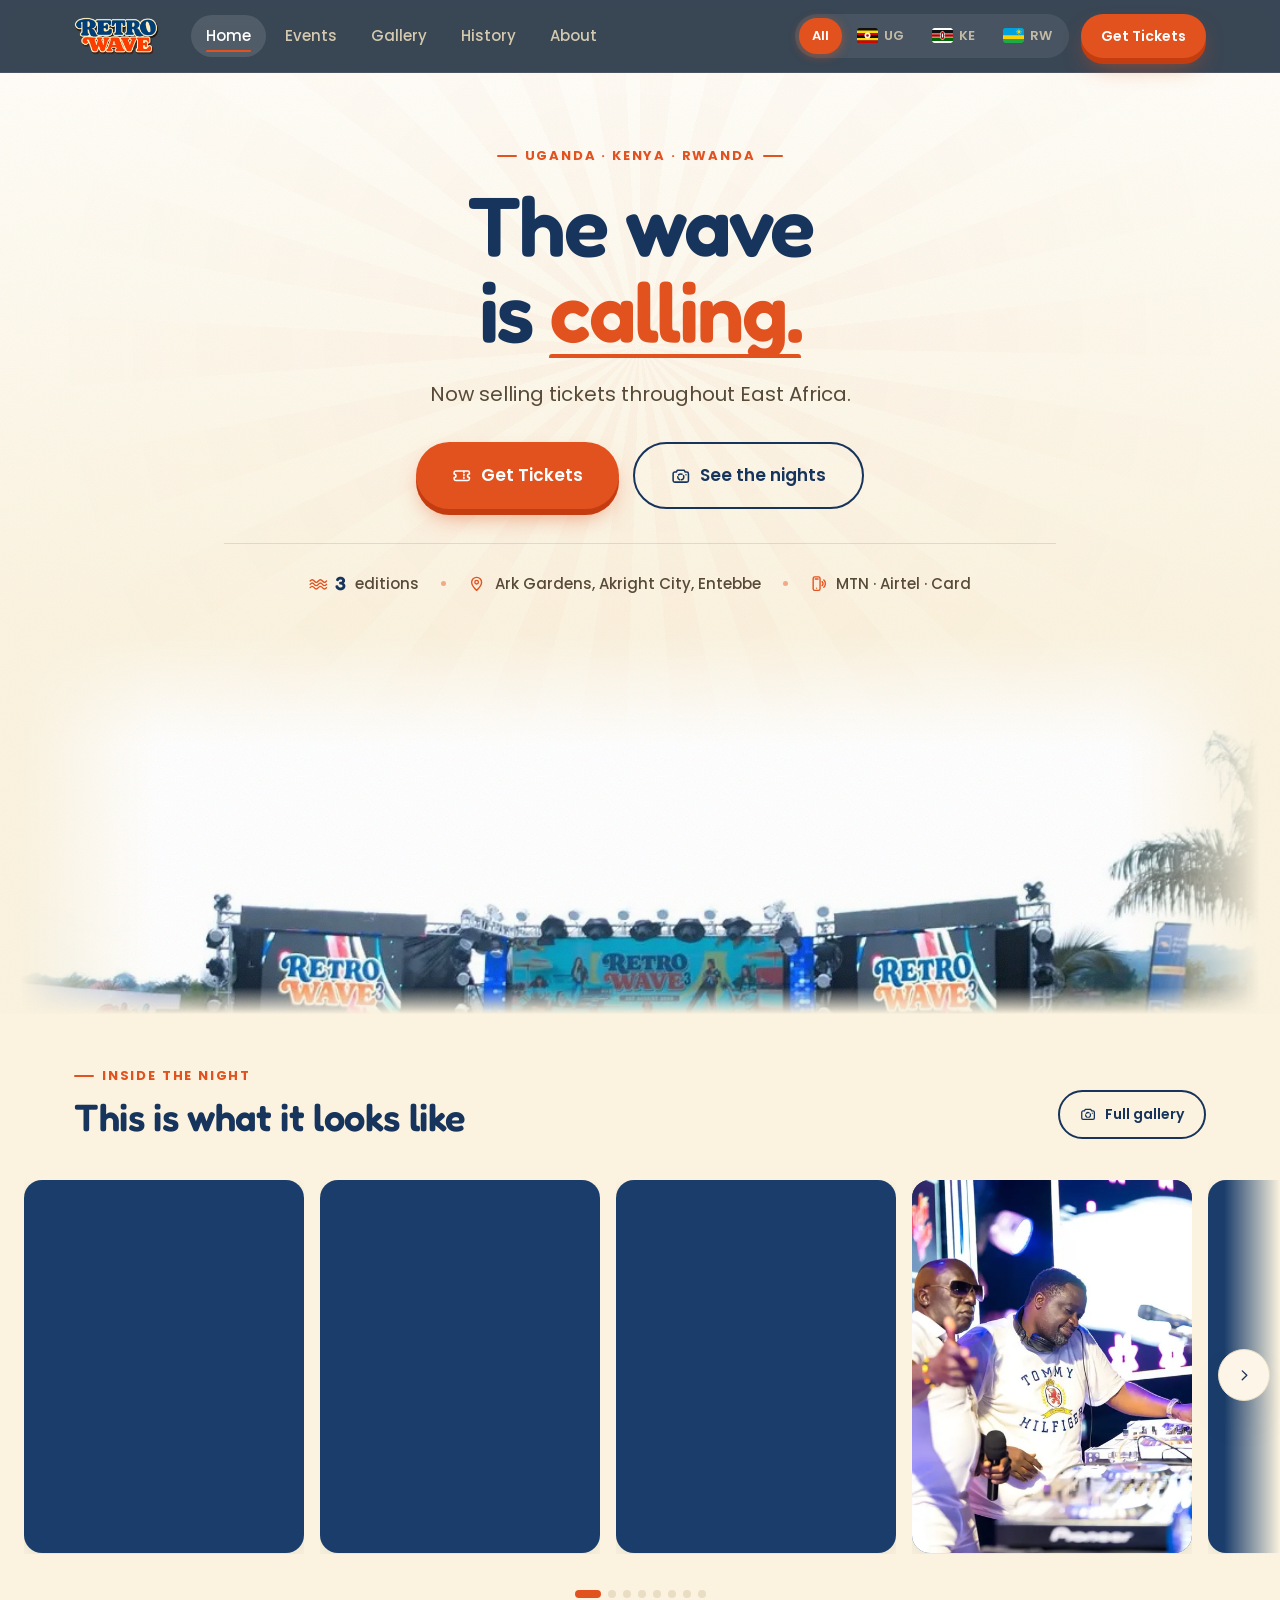
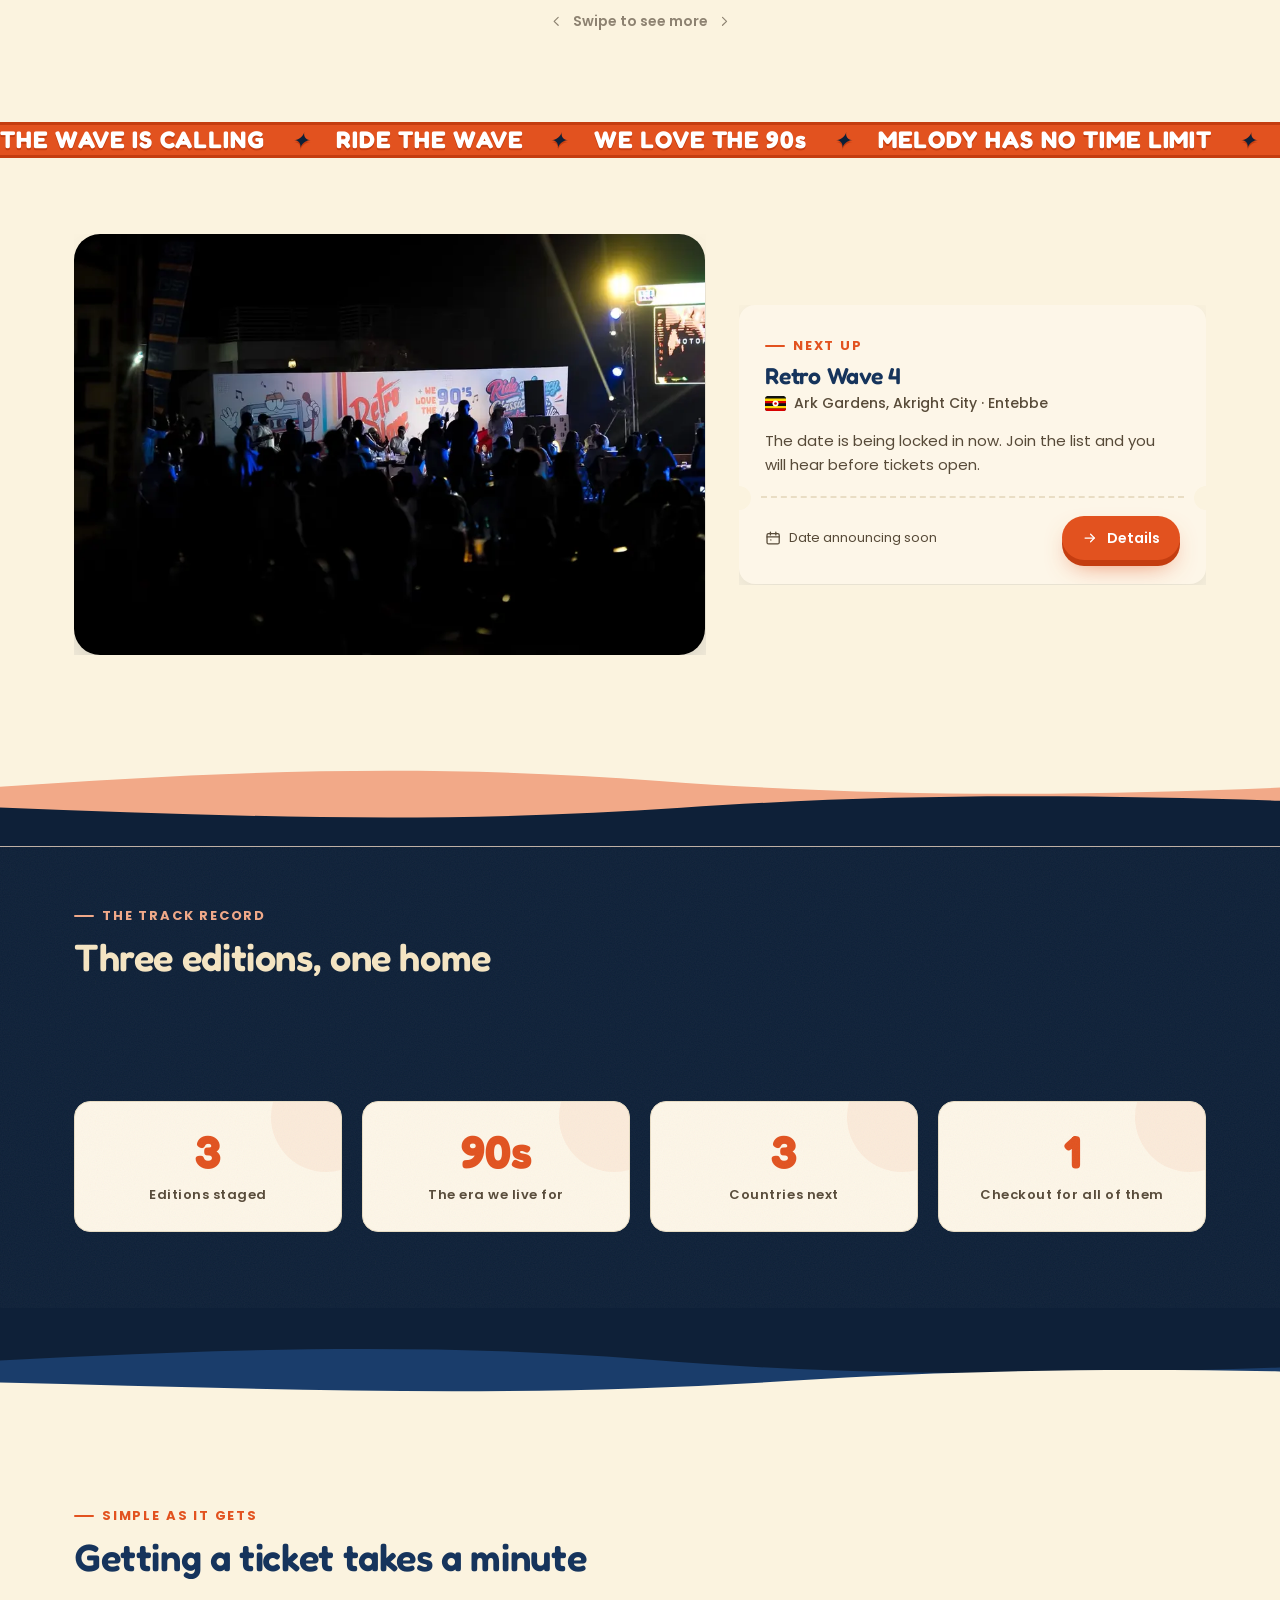
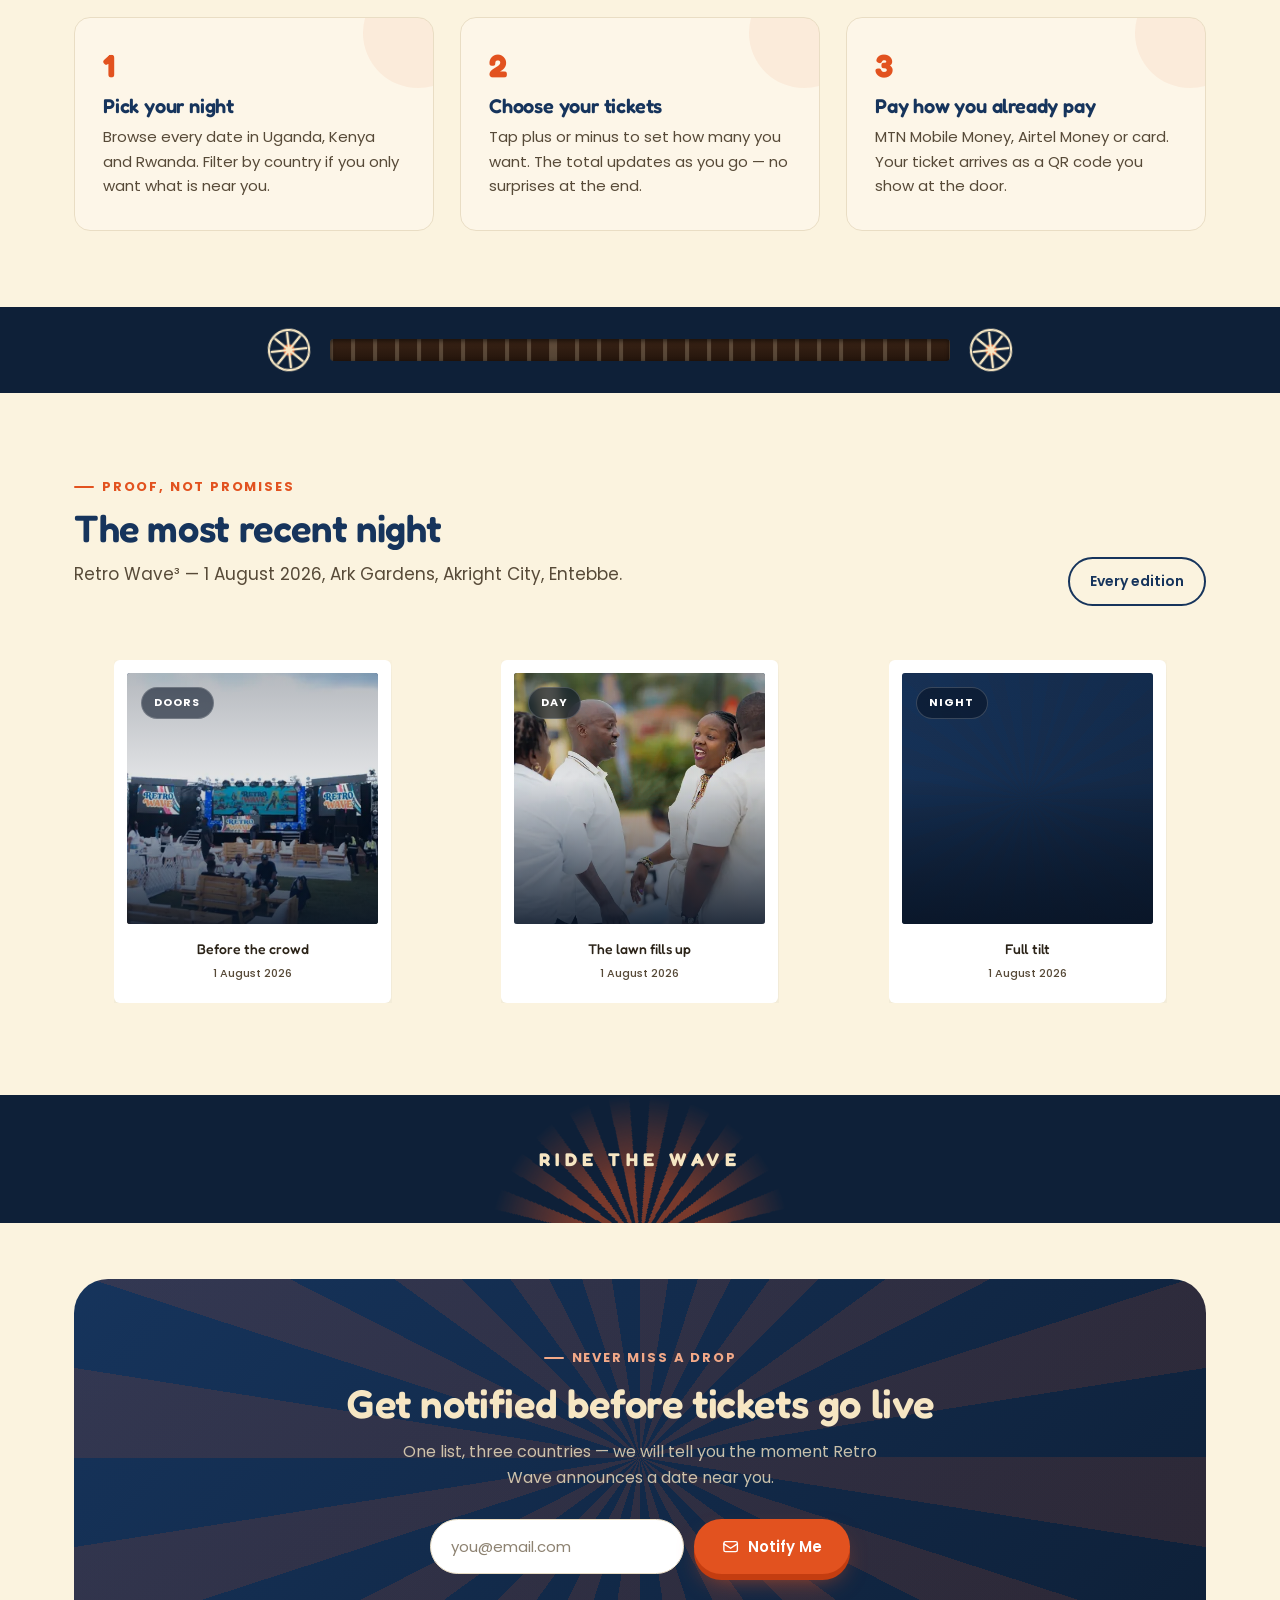
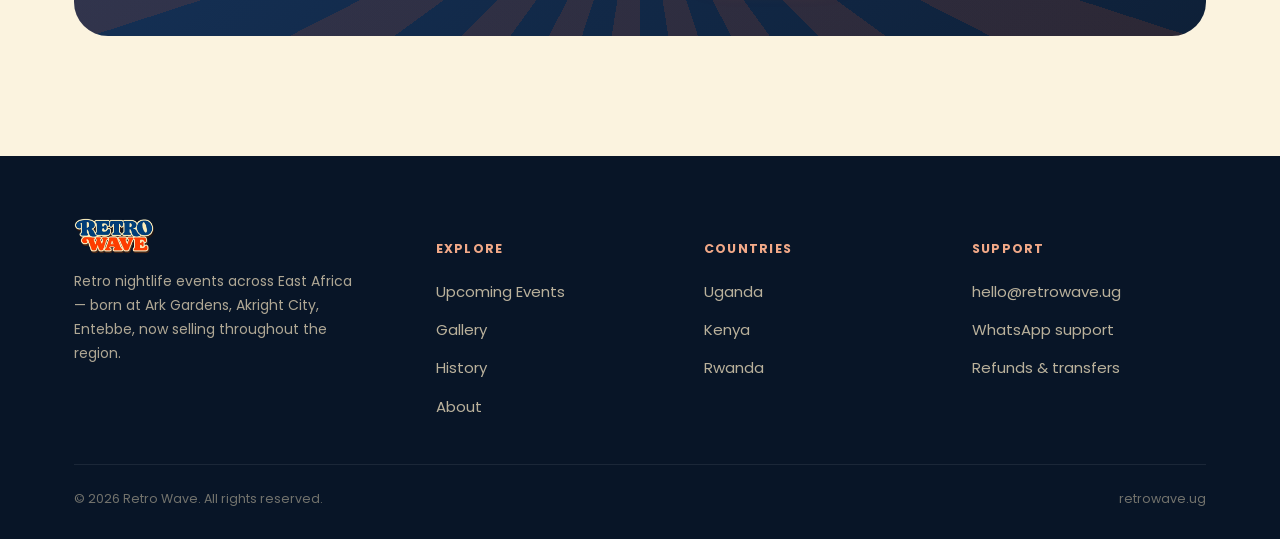
==== commit d1df2feb: "Rebuild preloader as a title card: the wave fills the logo Replaces the rising-sea loader with a pro" ====
--- a/index.html
+++ b/index.html
@@ -21,21 +21,23 @@
 
 <div class="preloader" role="status" aria-live="polite" aria-label="Loading Retro Wave">
   <div class="pl-stage">
-    <img class="pl-logo" src="assets/logo.png" alt="Retro Wave" width="1190" height="531">
-    <p class="pl-tag">The wave is <em>calling</em></p>
-    <div class="pl-meta"><span>Rolling in</span><span class="pl-pct">0%</span></div>
-  </div>
-  <div class="pl-sea" aria-hidden="true">
-    <div class="pl-sea-body"></div>
-    <svg viewBox="0 0 2880 64" preserveAspectRatio="none">
-      <path class="s-back" d="M0,30 C180,2 360,58 720,30 C1080,2 1260,58 1440,30
-                              C1620,2 1800,58 2160,30 C2520,2 2700,58 2880,30 L2880,64 L0,64 Z"/>
-      <path class="s-front" d="M0,42 C240,14 420,70 720,42 C1020,14 1200,70 1440,42
-                               C1680,14 1860,70 2160,42 C2460,14 2640,70 2880,42 L2880,64 L0,64 Z"/>
-      <path class="s-crest" d="M0,42 C240,14 420,70 720,42 C1020,14 1200,70 1440,42
-                               C1680,14 1860,70 2160,42 C2460,14 2640,70 2880,42"/>
-    </svg>
-  </div>
+    <div class="pl-mark">
+      <img class="pl-logo pl-logo--ghost" src="assets/logo.png" alt="Retro Wave" width="1190" height="531">
+      <div class="pl-fill" aria-hidden="true">
+        <img src="assets/logo.png" alt="" width="1190" height="531">
+      </div>
+      <div class="pl-crest" aria-hidden="true"></div>
+    </div>
+    <p class="pl-tag">
+      <span style="--i:0">The</span> <span style="--i:1">wave</span>
+      <span style="--i:2">is</span> <span style="--i:3"><em>calling</em></span>
+    </p>
+  </div>
+  <div class="pl-foot">
+    <span>Est. Entebbe · East Africa</span>
+    <span class="pl-pct">0%</span>
+  </div>
+  <div class="pl-rule" aria-hidden="true"><i></i></div>
 </div>
 
 <a class="skip-link" href="#main">Skip to main content</a>
--- a/styles.css
+++ b/styles.css
@@ -178,107 +178,144 @@
 html[data-motion="calm"] [data-reveal] { opacity: 1 !important; transform: none !important; clip-path: none !important; }
 
 /* ============================================================
-   4. PRELOADER — the wave is calling
-   Cream field, the real logo (aspect-locked), and a rising sea
-   whose fill level IS the progress indicator. On completion the
-   sea surges up and carries the whole loader off the screen.
+   4. PRELOADER — "the wave is calling"
+   A title card, not a spinner. The real logo sits ghosted on
+   cream and the wave fills it from the bottom up: the waterline
+   IS the progress. A hairline rule and a tabular percentage sit
+   on the bottom edge like a film slate.
    ============================================================ */
 html:not(.js) .preloader { display: none; }
 
 .preloader {
   position: fixed; inset: 0; z-index: 9999;
   display: grid; place-items: center;
-  background: linear-gradient(180deg, #fffdf6 0%, var(--cream) 62%, var(--cream-alt) 100%);
+  background: var(--cream);
   overflow: hidden;
+  --p: 0;
   transform: translateY(0);
-  transition: transform .62s var(--ease-out) .5s;
+  transition: transform .75s cubic-bezier(.76, 0, .24, 1) .28s;
 }
 .preloader[hidden] { display: none; }
 
-/* faint sunburst behind everything */
+/* soft vignette keeps the cream from reading flat */
 .preloader::before {
-  content:""; position:absolute; top:50%; left:50%;
-  width: 150vmax; height: 150vmax; margin: -75vmax 0 0 -75vmax;
-  background-image: repeating-conic-gradient(rgba(226,82,31,.055) 0deg 6deg, transparent 6deg 12deg);
-  animation: plSpin 50s linear infinite;
+  content: ""; position: absolute; inset: 0;
+  background: radial-gradient(72% 58% at 50% 42%, #fffdf7 0%, var(--cream) 58%, #f3e7cd 100%);
+}
+/* paper grain */
+.preloader::after {
+  content: ""; position: absolute; inset: 0; pointer-events: none; opacity: .5;
+  background-image: url("data:image/svg+xml,%3Csvg xmlns='http://www.w3.org/2000/svg' width='140' height='140'%3E%3Cfilter id='n'%3E%3CfeTurbulence type='fractalNoise' baseFrequency='.82' numOctaves='3'/%3E%3C/filter%3E%3Crect width='140' height='140' filter='url(%23n)' opacity='.16'/%3E%3C/svg%3E");
 }
 
 .pl-stage {
-  position: relative; z-index: 4; text-align: center;
-  width: min(420px, 78vw);
-  transition: opacity .3s ease, transform .45s var(--ease-out);
-}
-
-/* The logo is never given both a width and a height — intrinsic ratio only. */
-.pl-logo {
-  width: 100%; height: auto;
-  filter: drop-shadow(0 10px 26px rgba(22,52,92,.22));
-  animation: plLogoIn 1s var(--ease-spring) both .1s;
-}
-
+  position: relative; z-index: 3;
+  width: min(500px, 78vw); text-align: center;
+  transition: opacity .32s ease, transform .5s var(--ease-out);
+}
+
+/* ---- the mark ---- */
+.pl-mark { position: relative; }
+.pl-mark img { width: 100%; height: auto; display: block; }
+
+/* ghosted base layer — the logo before the wave reaches it */
+.pl-logo--ghost { opacity: .13; }
+
+/* the filled copy, clipped to the waterline */
+.pl-fill {
+  position: absolute; left: 0; right: 0; bottom: 0;
+  height: calc(var(--p) * 100%);
+  overflow: hidden;
+  transition: height .35s var(--ease-out);
+  /* Two mask layers: a repeating wave strip pinned to the top edge, and a
+     solid block filling everything beneath it. Both use top/bottom keywords,
+     so no percentage-position maths is involved and the crest stays put. */
+  -webkit-mask-image:
+    url("data:image/svg+xml,%3Csvg xmlns='http://www.w3.org/2000/svg' viewBox='0 0 140 18'%3E%3Cpath d='M0,9 C20,0 30,18 50,9 C70,0 80,18 100,9 C113,3 127,15 140,9 L140,18 L0,18 Z' fill='%23000'/%3E%3C/svg%3E"),
+    linear-gradient(#000, #000);
+  mask-image:
+    url("data:image/svg+xml,%3Csvg xmlns='http://www.w3.org/2000/svg' viewBox='0 0 140 18'%3E%3Cpath d='M0,9 C20,0 30,18 50,9 C70,0 80,18 100,9 C113,3 127,15 140,9 L140,18 L0,18 Z' fill='%23000'/%3E%3C/svg%3E"),
+    linear-gradient(#000, #000);
+  -webkit-mask-size: 140px 18px, 100% calc(100% - 16px);
+  mask-size: 140px 18px, 100% calc(100% - 16px);
+  -webkit-mask-repeat: repeat-x, repeat-x;
+  mask-repeat: repeat-x, repeat-x;
+  -webkit-mask-position: 0 top, 0 bottom;
+  mask-position: 0 top, 0 bottom;
+  animation: plDrift 3.6s linear infinite;
+}
+.pl-fill img {
+  position: absolute; left: 0; bottom: 0; width: 100%; height: auto;
+  filter: drop-shadow(0 8px 20px rgba(22, 52, 92, .16));
+}
+
+/* The waterline runs right across the screen. A repeating background keeps the
+   wavelength constant at every viewport width — a stretched SVG would flatten
+   out on desktop and bunch up on a phone. */
+.pl-crest {
+  position: absolute; left: -60vw; right: -60vw;
+  bottom: calc(var(--p) * 100%);
+  height: 22px; margin-bottom: -11px;
+  z-index: 4; pointer-events: none;
+  background-image: url("data:image/svg+xml,%3Csvg xmlns='http://www.w3.org/2000/svg' viewBox='0 0 120 22'%3E%3Cpath d='M0,11 C15,4 25,18 40,11 C55,4 65,18 80,11 C95,4 105,18 120,11' fill='none' stroke='%23e2521f' stroke-width='3.2' stroke-linecap='round'/%3E%3C/svg%3E");
+  background-repeat: repeat-x;
+  background-size: 120px 22px;
+  background-position: 0 center;
+  transition: bottom .35s var(--ease-out);
+  animation: plCrest 3s linear infinite;
+}
+
+@keyframes plDrift { to { -webkit-mask-position: -140px top, 0 bottom; mask-position: -140px top, 0 bottom; } }
+@keyframes plCrest { to { background-position-x: -120px; } }
+
+/* ---- tagline ---- */
 .pl-tag {
-  margin: 20px 0 0;
+  margin: 26px 0 0;
   font-family: var(--font-display); font-weight: 600;
-  font-size: clamp(1rem, 3.4vw, 1.25rem);
-  letter-spacing: .06em; color: var(--navy);
-  opacity: 0; animation: plFade .6s var(--ease-out) both .55s;
+  font-size: clamp(1.0625rem, 3.2vw, 1.375rem);
+  letter-spacing: .01em; color: var(--navy);
+}
+.pl-tag span {
+  display: inline-block;
+  opacity: 0;
+  animation: plWord .7s var(--ease-out) both;
+  animation-delay: calc(var(--i) * 130ms + 420ms);
 }
 .pl-tag em { font-style: normal; color: var(--orange); }
-
-.pl-meta {
-  margin-top: 14px;
-  display: flex; align-items: center; justify-content: center; gap: 10px;
-  font-size: .75rem; font-weight: 700; letter-spacing: .18em;
-  text-transform: uppercase; color: var(--ink-faint);
-  opacity: 0; animation: plFade .6s var(--ease-out) both .75s;
+@keyframes plWord { from { opacity: 0; transform: translateY(10px); } to { opacity: 1; transform: none; } }
+
+/* ---- slate along the bottom edge ---- */
+.pl-foot {
+  position: absolute; left: 0; right: 0; bottom: 0; z-index: 3;
+  display: flex; align-items: center; justify-content: space-between;
+  padding: 0 clamp(18px, 4vw, 40px) 18px;
+  font-size: .6875rem; font-weight: 700;
+  letter-spacing: .2em; text-transform: uppercase;
+  color: var(--ink-faint);
+  opacity: 0; animation: plWord .6s var(--ease-out) both .7s;
 }
 .pl-pct {
-  font-family: var(--font-display); font-size: .9375rem; letter-spacing: .04em;
-  color: var(--orange); font-variant-numeric: tabular-nums; min-width: 3.4ch; text-align: left;
-}
-
-/* ---- the sea ---- */
-.pl-sea {
-  position: absolute; left: -5%; right: -5%; bottom: 0; height: 100%;
-  z-index: 2; pointer-events: none;
-  /* --p is 0..1; the sea never climbs past the logo while loading */
-  transform: translateY(calc(100% - var(--p, 0) * 58%));
-  transition: transform .45s var(--ease-out);
-  will-change: transform;
-}
-.pl-sea-body {
-  position: absolute; left: 0; right: 0; top: 58px; bottom: -10%;
-  background: linear-gradient(180deg, var(--navy-light), var(--navy-deep) 70%, var(--navy-ink));
-}
-.pl-sea svg { position: absolute; left: 0; top: 0; width: 200%; height: 64px; }
-.pl-sea .s-back {
-  fill: var(--navy-light);
-  animation: plSwell 7s ease-in-out infinite alternate;
-}
-.pl-sea .s-front {
-  fill: var(--navy-light);
-  animation: plSwell 4.6s ease-in-out infinite alternate-reverse;
-}
-.pl-sea .s-crest {
-  fill: none; stroke: var(--orange); stroke-width: 3;
-  animation: plSwell 4.6s ease-in-out infinite alternate-reverse;
-}
-
-@keyframes plSwell { from { transform: translateX(0); } to { transform: translateX(-50%); } }
-@keyframes plSpin { to { transform: rotate(360deg); } }
-@keyframes plLogoIn {
-  from { opacity: 0; transform: translateY(20px) scale(.9); }
-  to   { opacity: 1; transform: none; }
-}
-@keyframes plFade { to { opacity: 1; } }
-
-/* ---- exit choreography ---- */
-.preloader.is-done { pointer-events: none; transform: translateY(-102%); }
-.preloader.is-done .pl-stage { opacity: 0; transform: translateY(-18px); transition-delay: 0s; }
-.preloader.is-done .pl-sea {
-  transform: translateY(0);
-  transition: transform .5s var(--ease-out) .08s;
-}
+  font-family: var(--font-display); font-size: .875rem; letter-spacing: .06em;
+  color: var(--orange); font-variant-numeric: tabular-nums;
+}
+.pl-rule {
+  position: absolute; left: 0; right: 0; bottom: 0; z-index: 4;
+  height: 3px; background: rgba(22, 52, 92, .09);
+}
+.pl-rule i {
+  display: block; height: 100%; width: calc(var(--p) * 100%);
+  background: linear-gradient(90deg, var(--orange), var(--sun-1));
+  transition: width .35s var(--ease-out);
+}
+
+/* ---- exit ---- */
+.preloader.is-done { pointer-events: none; transform: translateY(-100%); }
+.preloader.is-done .pl-stage {
+  opacity: 0; transform: translateY(-14px) scale(.99);
+  transition-delay: .22s;
+}
+.preloader.is-done .pl-foot { opacity: 0; transition: opacity .25s ease; animation: none; }
+.preloader.is-done .pl-crest { opacity: 0; transition: opacity .3s ease; }
 
 /* ============================================================
    5. HEADER + NAVIGATION
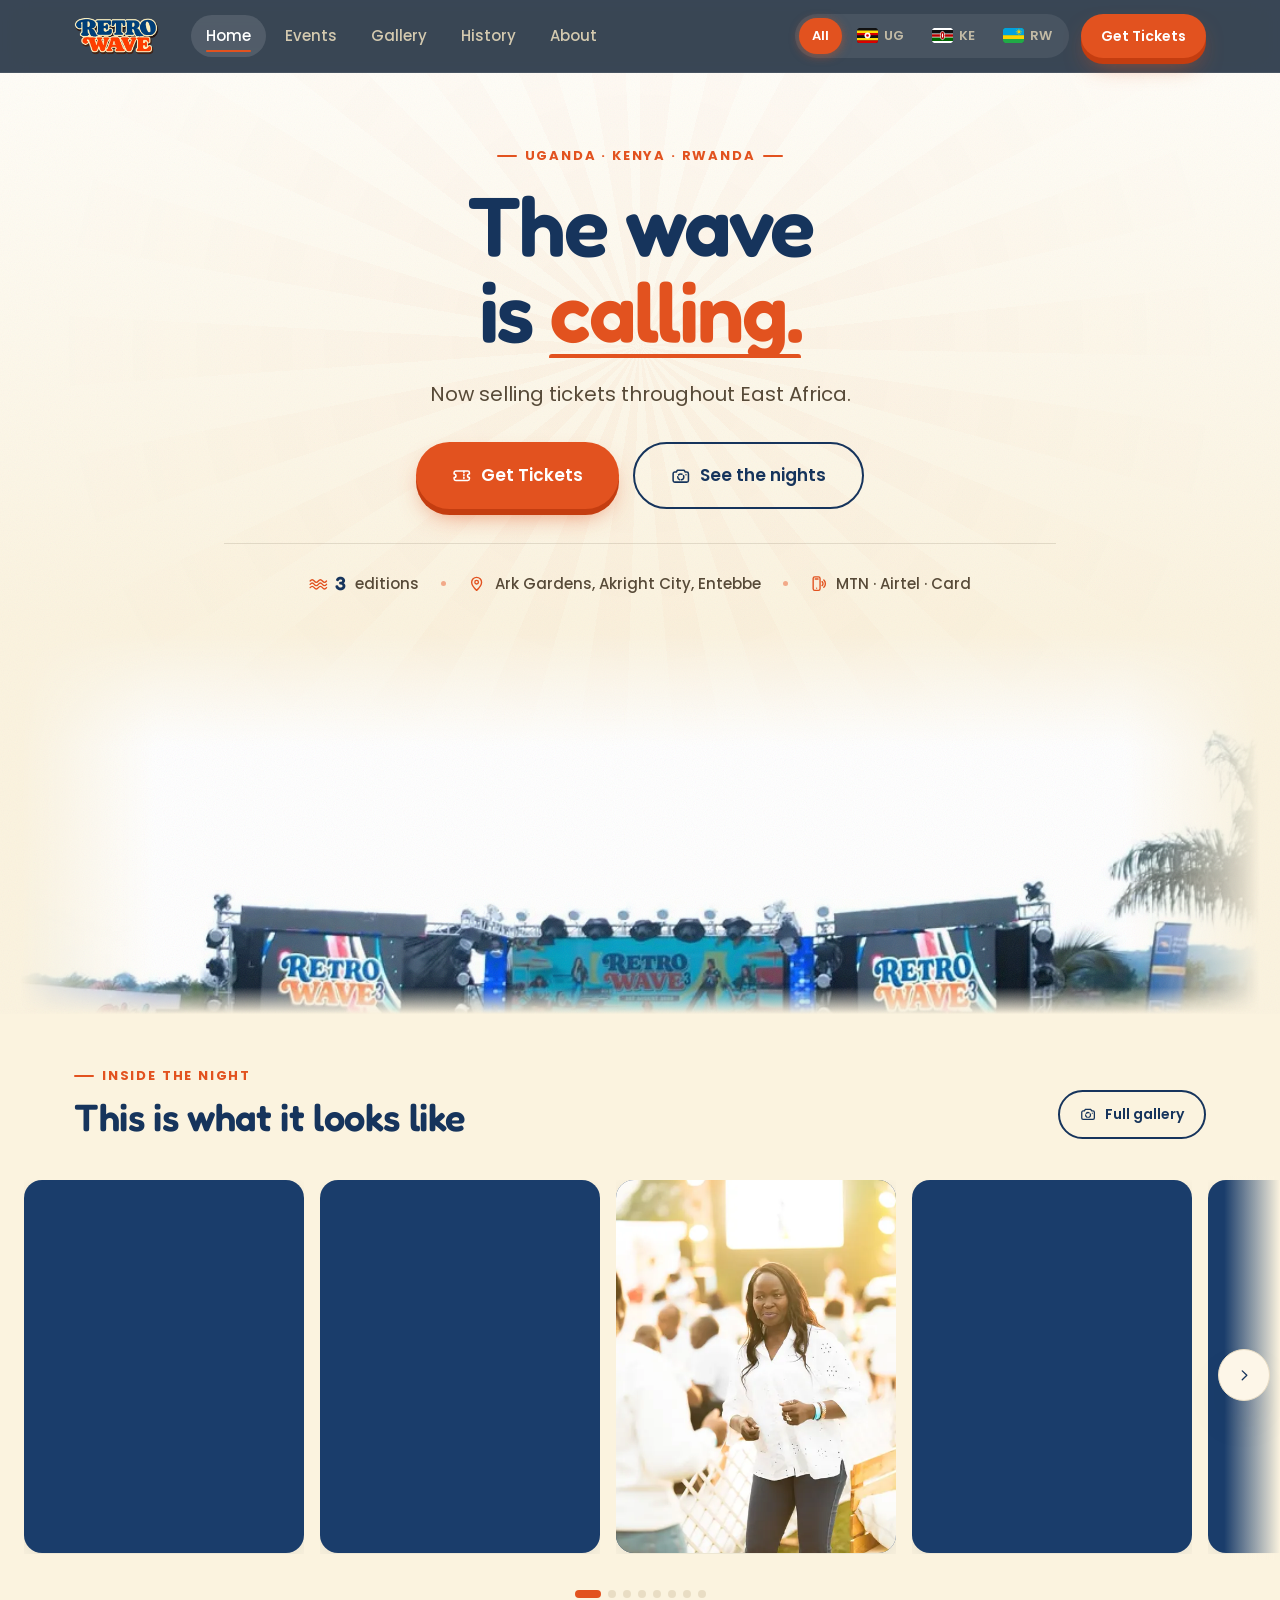
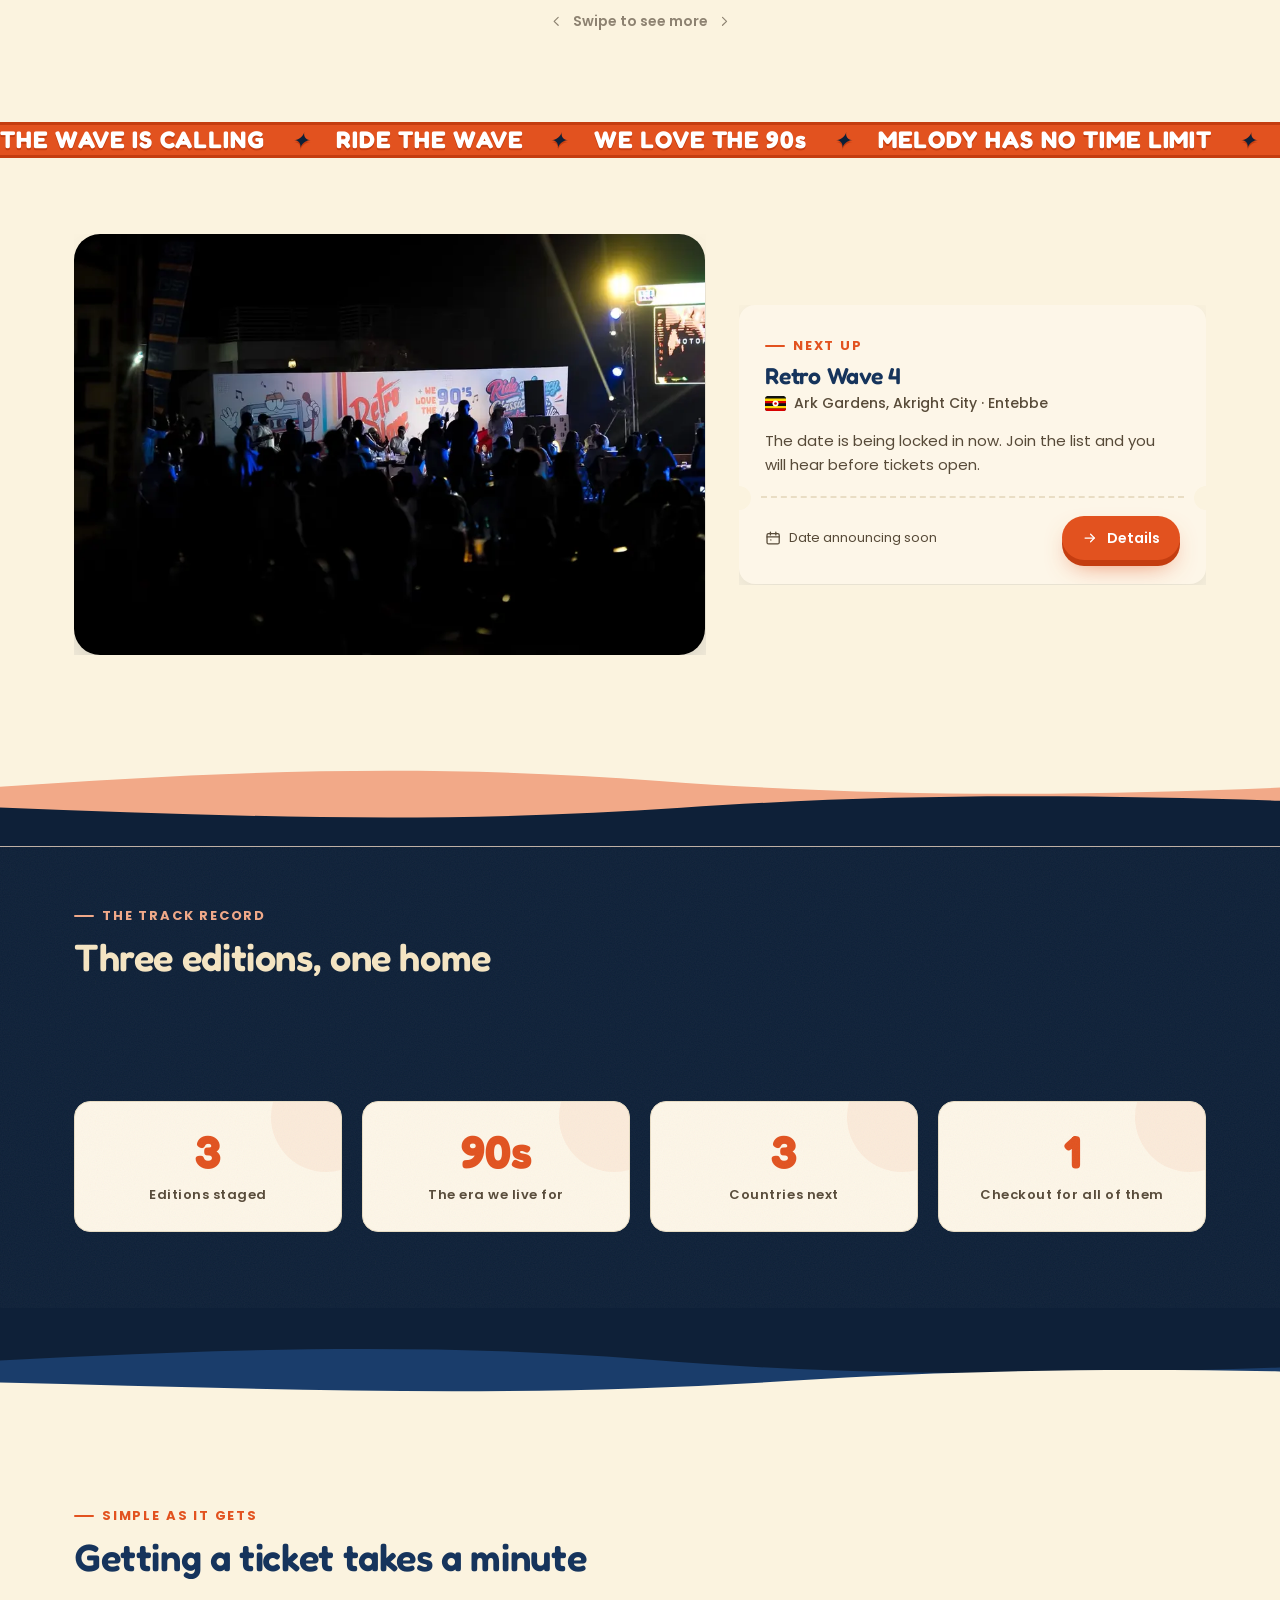
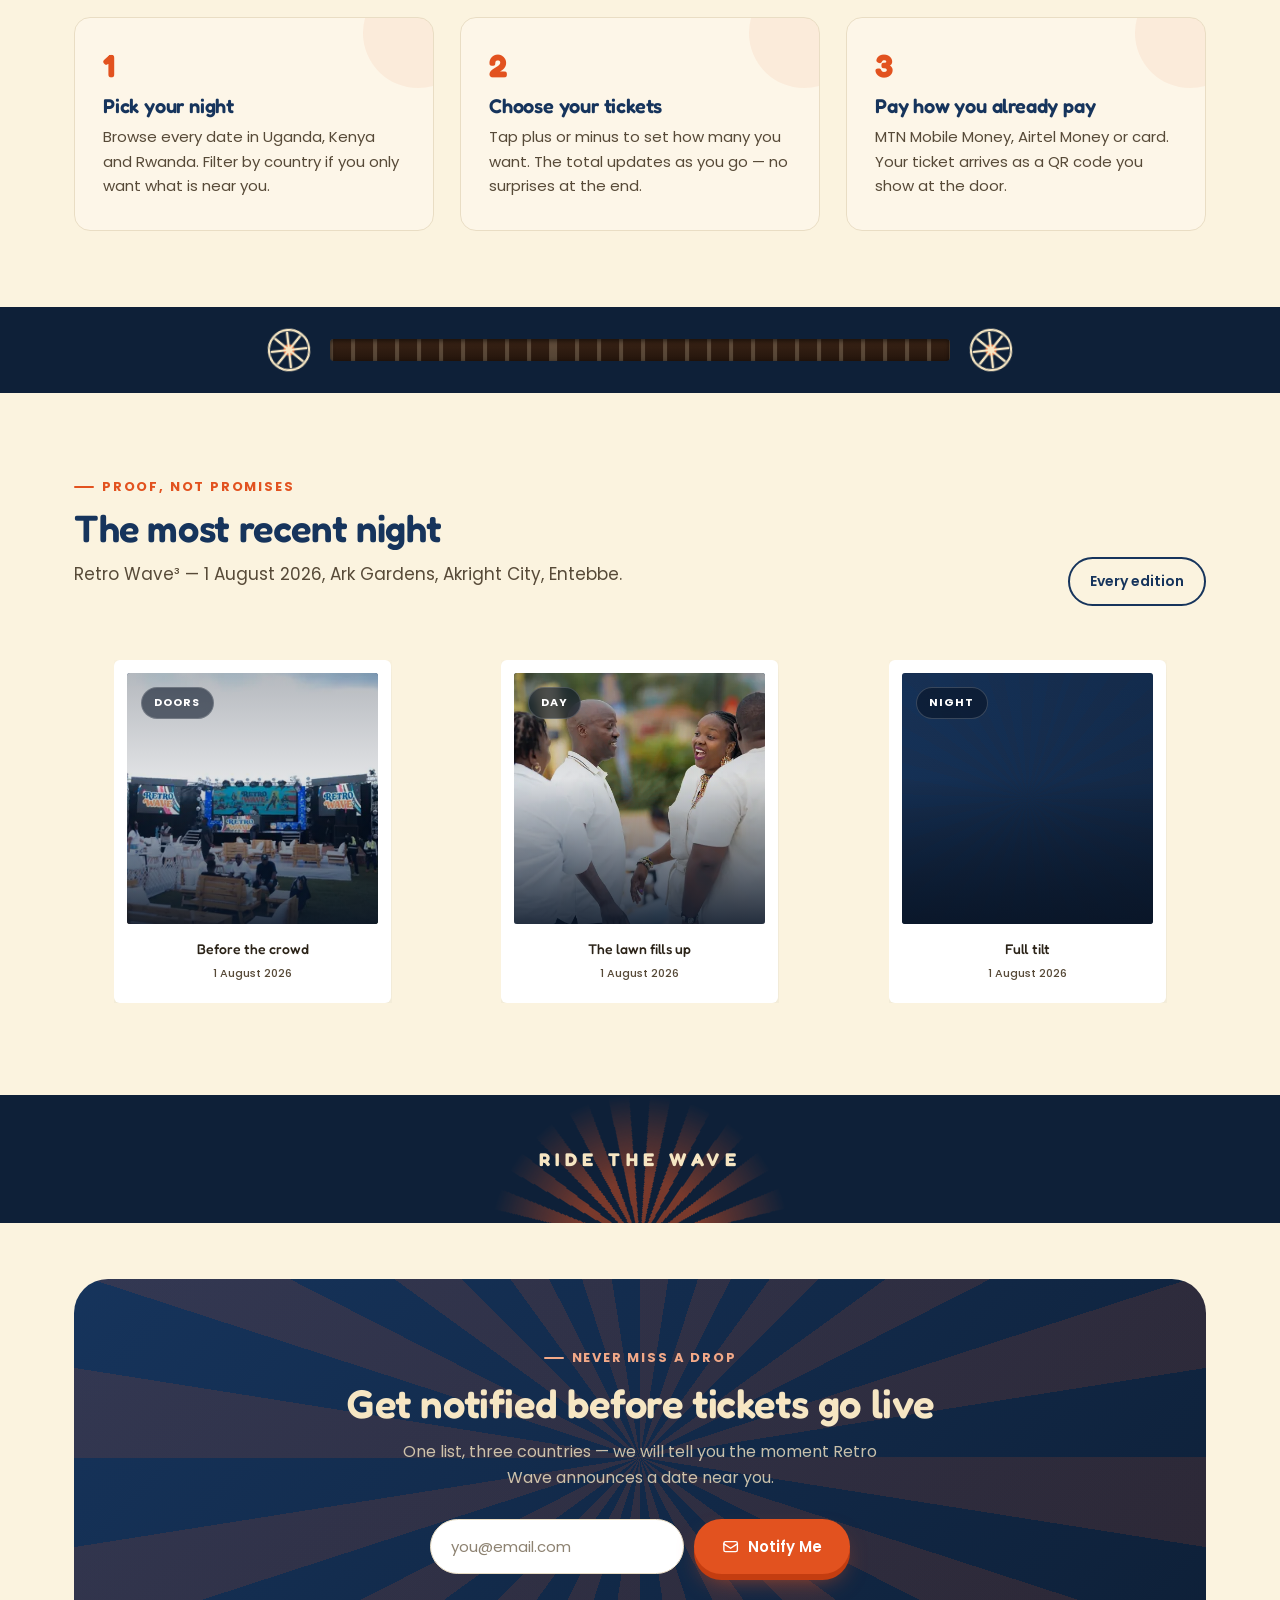
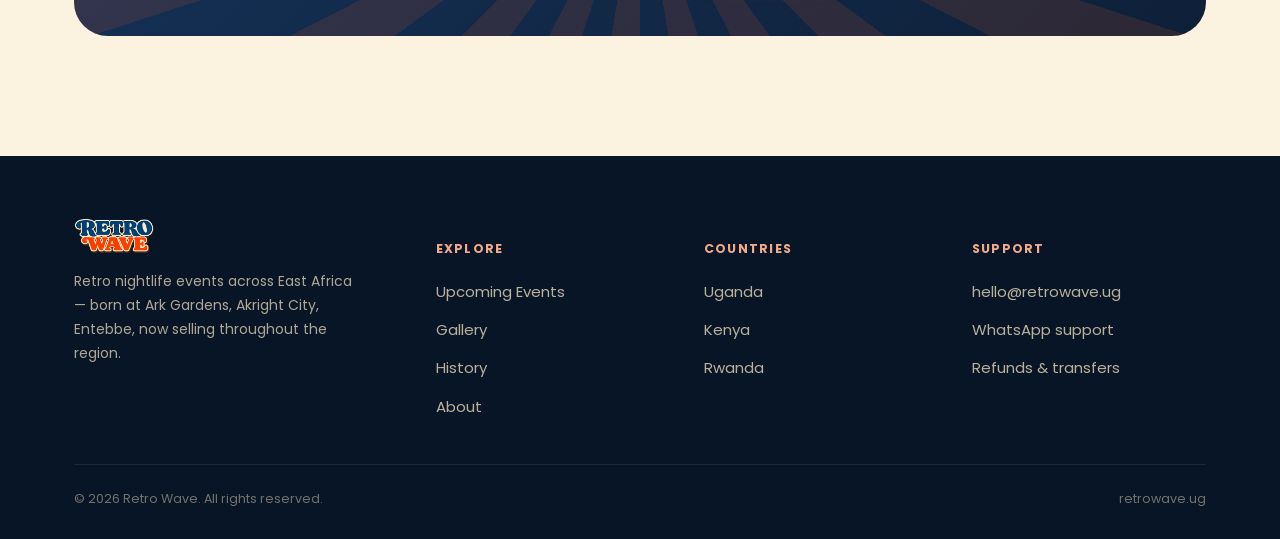
==== commit 392858f8: "Finish the site: link previews, app icons, 404, robots and sitemap Everything needed to actually sha" ====
--- a/index.html
+++ b/index.html
@@ -6,7 +6,30 @@
 <title>Retro Wave — The wave is calling</title>
 <meta name="description" content="Retro Wave — retro nightlife events across Uganda, Kenya and Rwanda. Now selling tickets throughout East Africa.">
 <meta name="theme-color" content="#fbf3df">
-<link rel="icon" href="assets/logo.png">
+<link rel="canonical" href="https://cartelug.github.io/retrowave-site/">
+
+<!-- Link previews (WhatsApp, Facebook, X, iMessage, Slack) -->
+<meta property="og:type" content="website">
+<meta property="og:site_name" content="Retro Wave">
+<meta property="og:locale" content="en_GB">
+<meta property="og:url" content="https://cartelug.github.io/retrowave-site/">
+<meta property="og:title" content="Retro Wave — The wave is calling">
+<meta property="og:description" content="Retro Wave — retro nightlife events across Uganda, Kenya and Rwanda. Now selling tickets throughout East Africa.">
+<meta property="og:image" content="https://cartelug.github.io/retrowave-site/assets/og-image.jpg">
+<meta property="og:image:width" content="1200">
+<meta property="og:image:height" content="630">
+<meta property="og:image:alt" content="Retro Wave — the stage at Ark Gardens, Entebbe">
+<meta name="twitter:card" content="summary_large_image">
+<meta name="twitter:title" content="Retro Wave — The wave is calling">
+<meta name="twitter:description" content="Retro Wave — retro nightlife events across Uganda, Kenya and Rwanda. Now selling tickets throughout East Africa.">
+<meta name="twitter:image" content="https://cartelug.github.io/retrowave-site/assets/og-image.jpg">
+
+<!-- The wordmark is 2.24:1, so small icons use a purpose-drawn wave mark -->
+<link rel="icon" href="assets/favicon-32.png" sizes="32x32" type="image/png">
+<link rel="icon" href="assets/favicon-16.png" sizes="16x16" type="image/png">
+<link rel="apple-touch-icon" href="assets/apple-touch-icon.png">
+<link rel="manifest" href="site.webmanifest">
+
 <link rel="preload" as="font" type="font/woff2" href="assets/fonts/fredoka-600.woff2" crossorigin>
 <link rel="preload" as="font" type="font/woff2" href="assets/fonts/poppins-500.woff2" crossorigin>
 <link rel="stylesheet" href="styles.css">
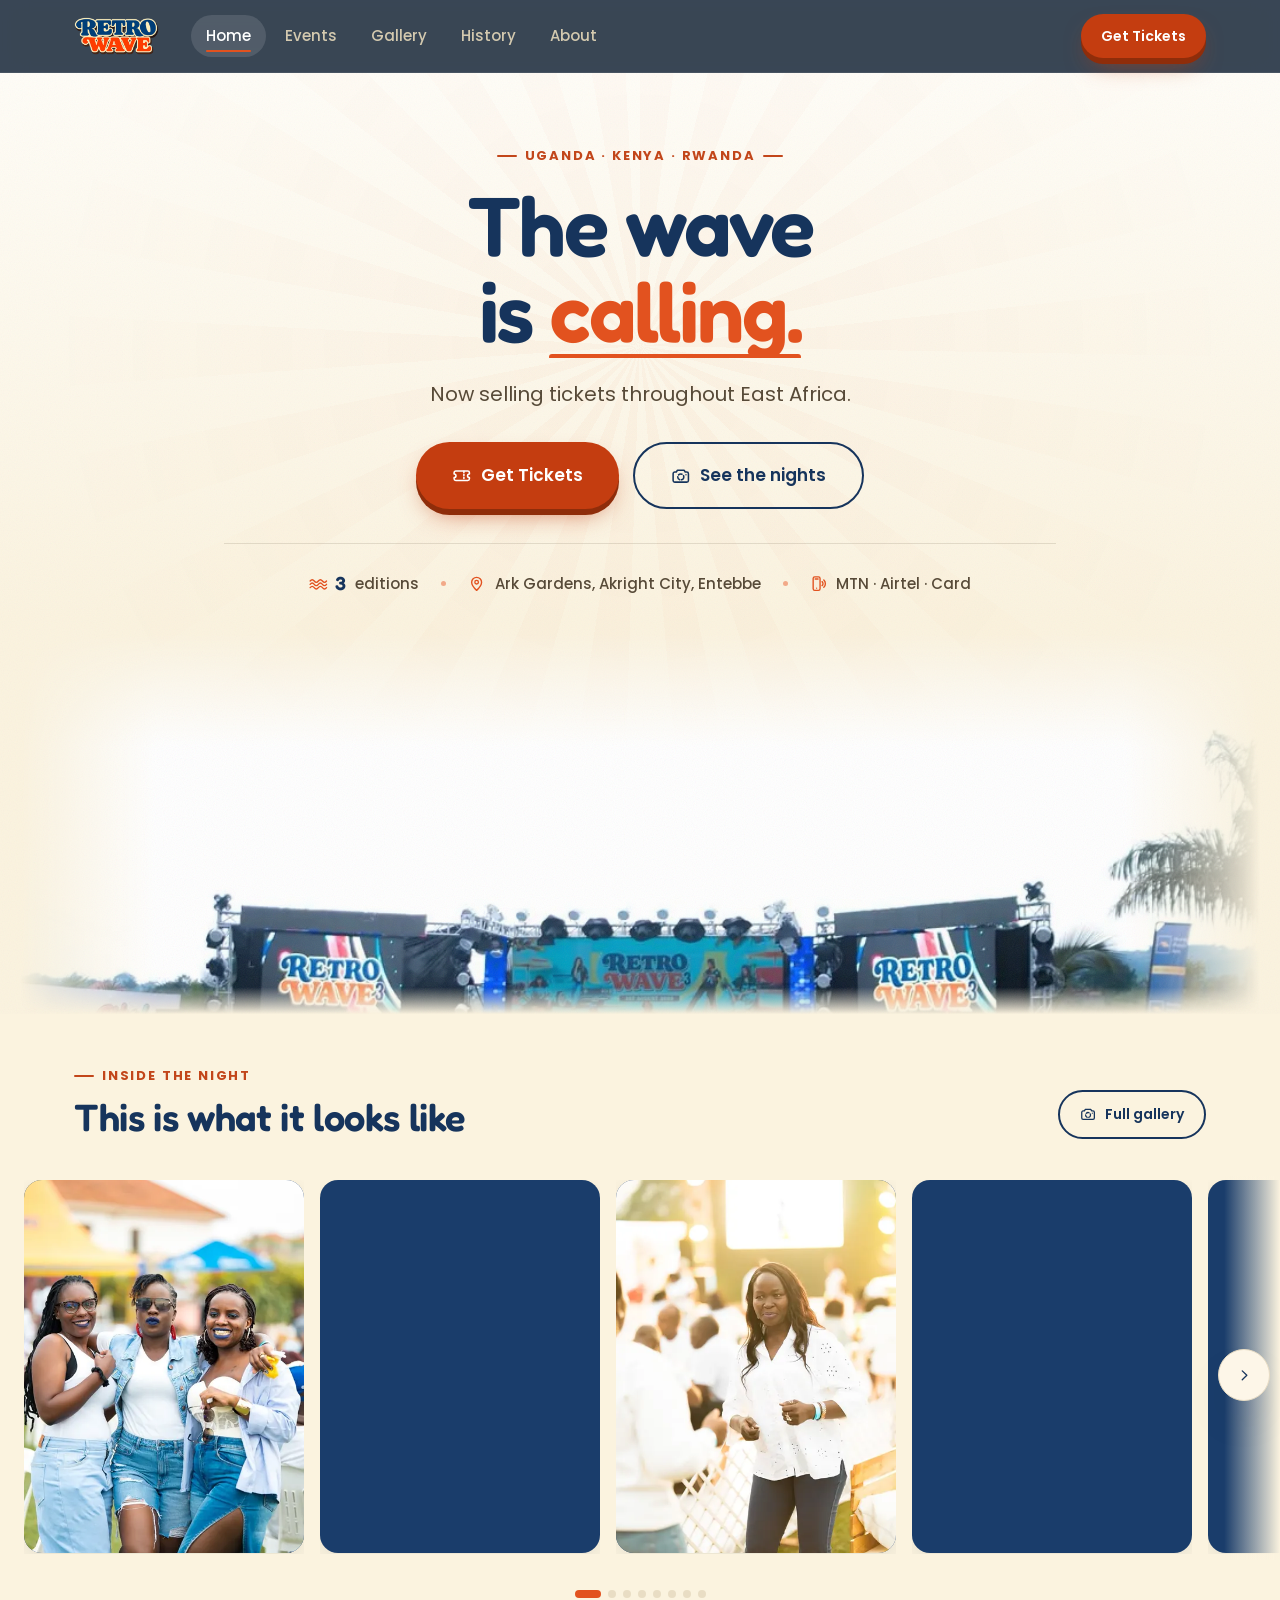
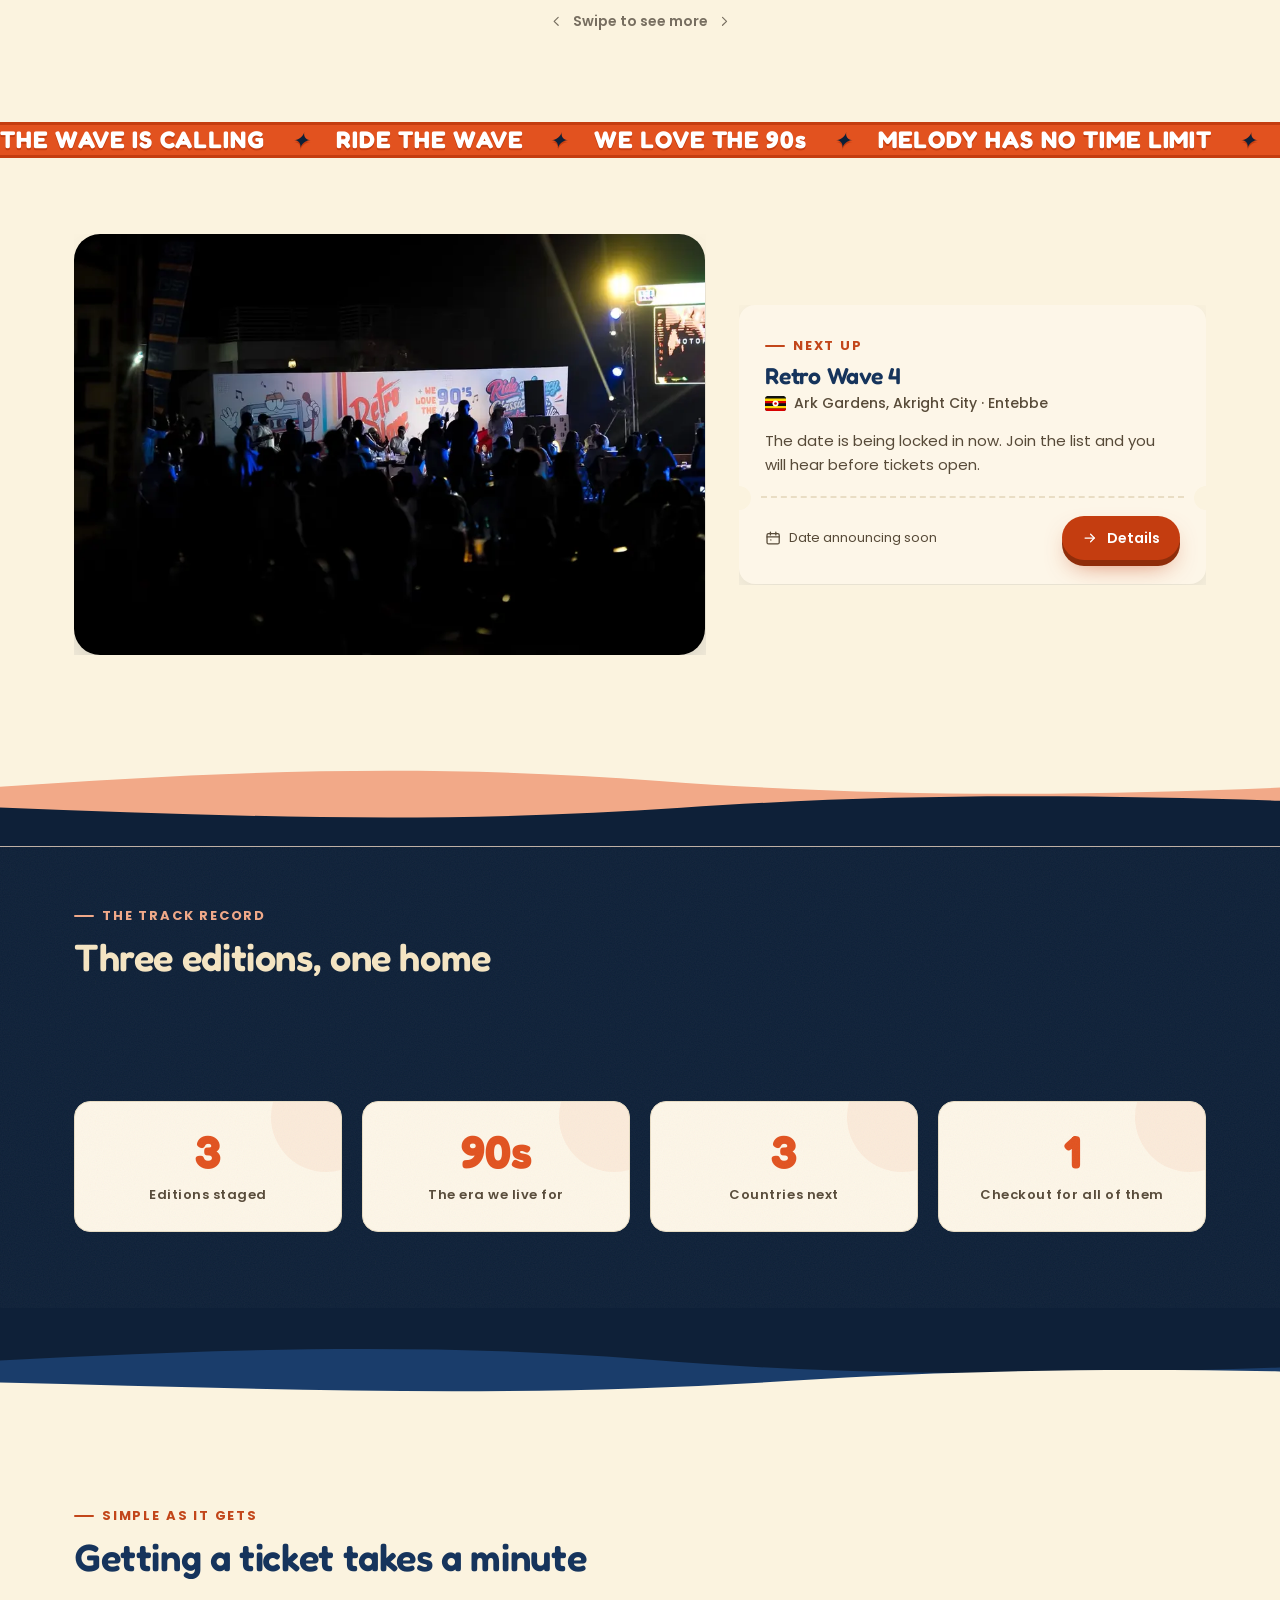
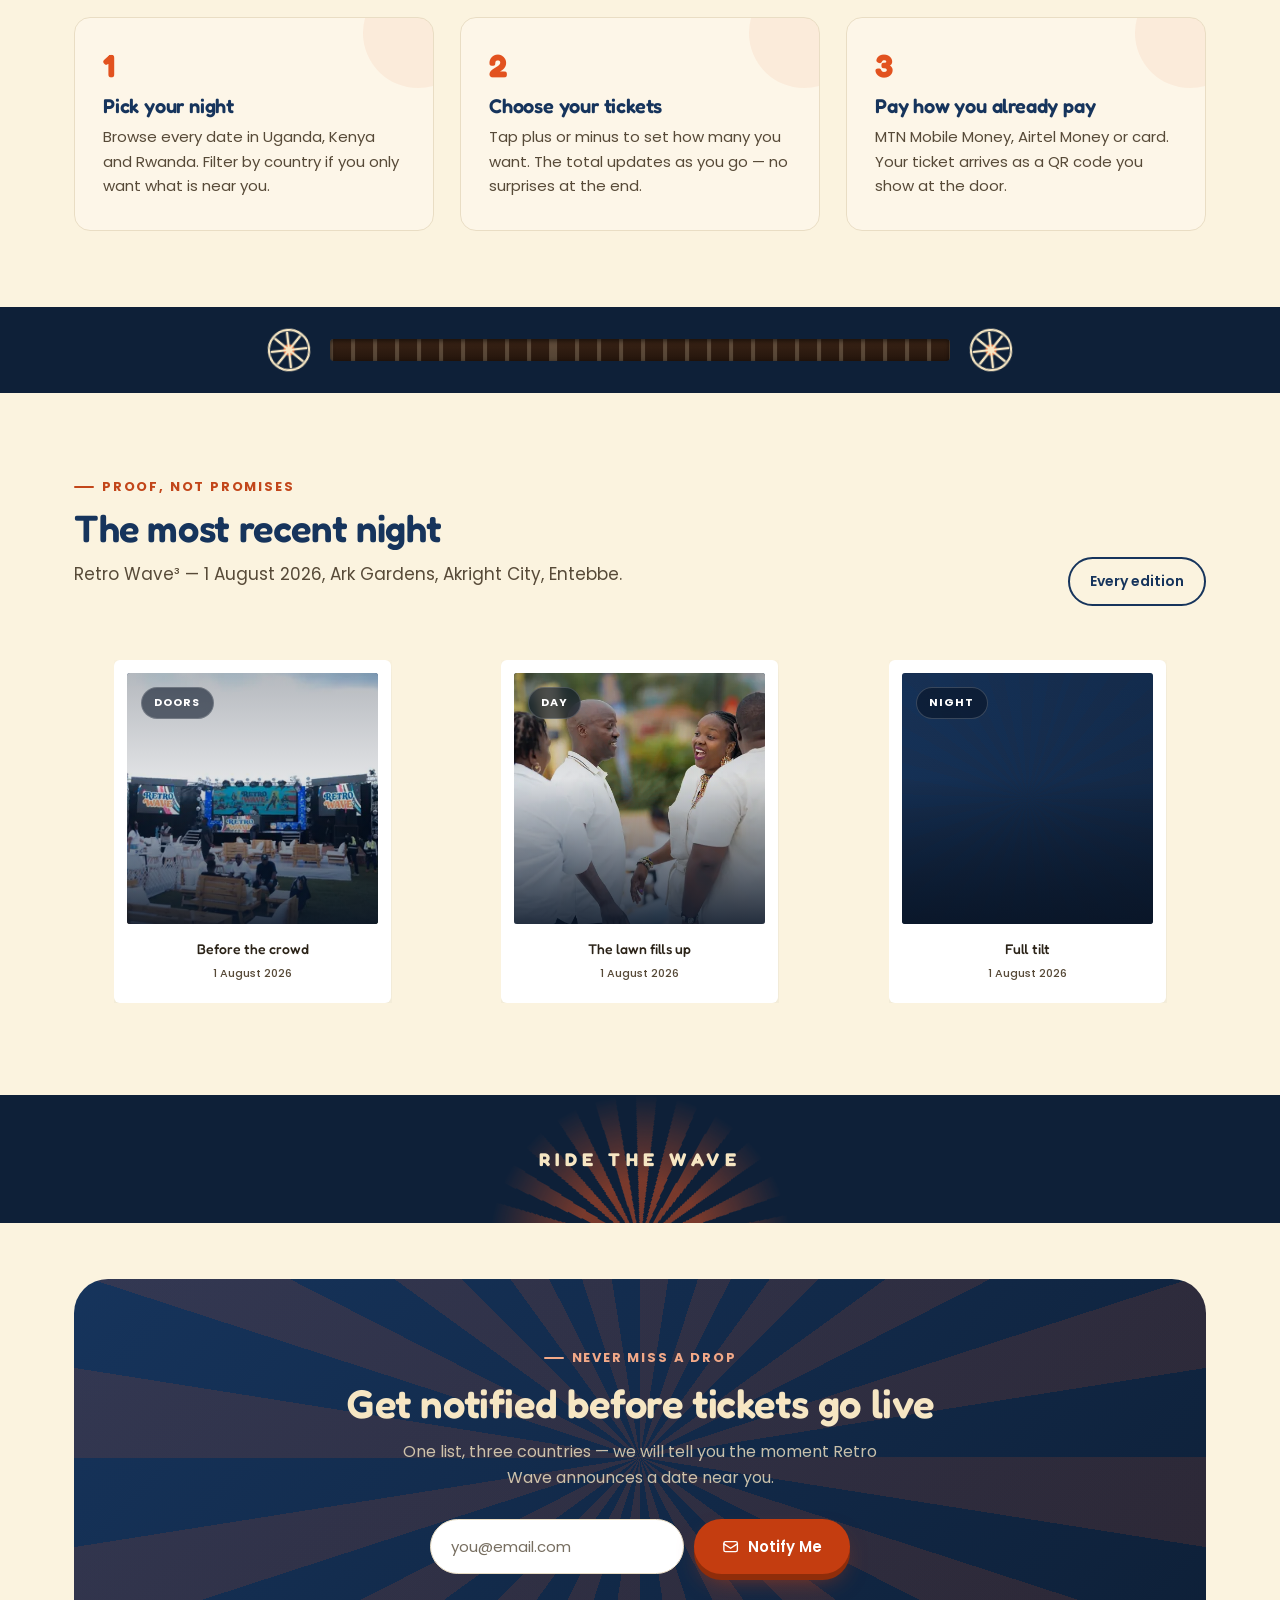
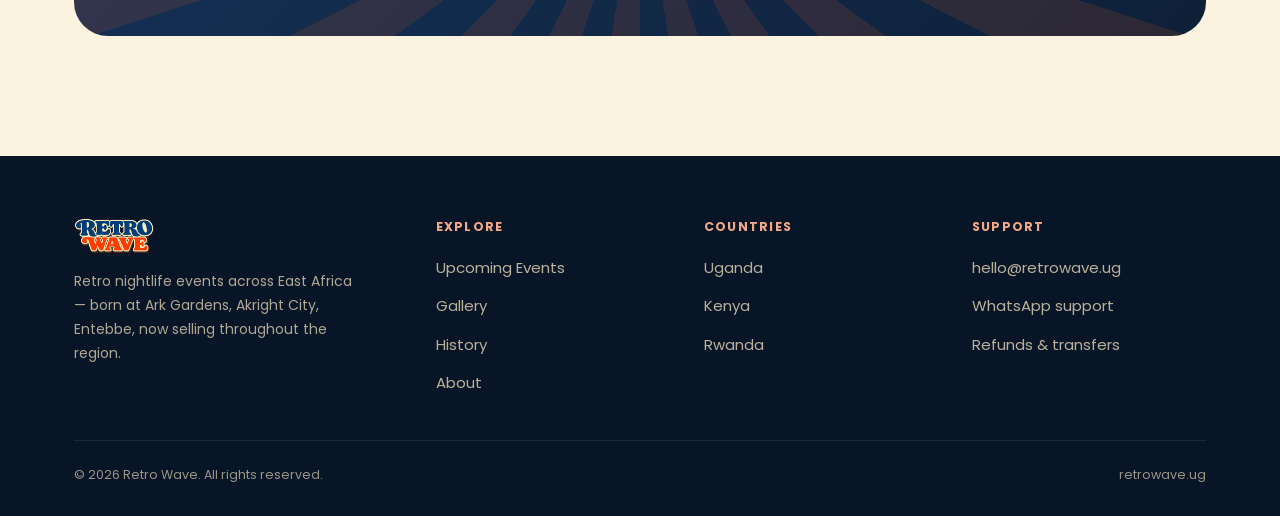
==== commit 09534410: "Fix accessibility and structural defects found by audit An audit across all seven pages turned up re" ====
--- a/index.html
+++ b/index.html
@@ -5,7 +5,7 @@
 <meta name="viewport" content="width=device-width, initial-scale=1.0, viewport-fit=cover">
 <title>Retro Wave — The wave is calling</title>
 <meta name="description" content="Retro Wave — retro nightlife events across Uganda, Kenya and Rwanda. Now selling tickets throughout East Africa.">
-<meta name="theme-color" content="#fbf3df">
+<meta name="theme-color" content="#0e2038">
 <link rel="canonical" href="https://cartelug.github.io/retrowave-site/">
 
 <!-- Link previews (WhatsApp, Facebook, X, iMessage, Slack) -->
@@ -69,35 +69,13 @@
   <div class="wrap">
     <a href="index.html" class="brand" aria-label="Retro Wave home"><img src="assets/logo.png" alt="Retro Wave" width="1190" height="531"></a>
     <nav class="main-nav" aria-label="Main">
-      <a href="index.html" class="active" style="--i:0">Home</a>
+      <a href="index.html" class="active" aria-current="page" style="--i:0">Home</a>
       <a href="events.html" style="--i:1">Events</a>
       <a href="gallery.html" style="--i:2">Gallery</a>
       <a href="history.html" style="--i:3">History</a>
       <a href="about.html" style="--i:4">About</a>
     </nav>
     <div class="header-right">
-      <div class="country-switch" role="group" aria-label="Filter events by country">
-        <button type="button" data-country-btn="all" class="active" aria-pressed="true">All</button>
-        <button type="button" data-country-btn="ug" aria-pressed="false"><svg class="flag flag--ug" viewBox="0 0 21 15" width="21" height="15" aria-hidden="true"><rect width="21" height="15" rx="2" fill="#111"/>
-      <path fill="#FCDC04" d="M0 2.5h21V5H0z"/><path fill="#D90000" d="M0 5h21v2.5H0z"/>
-      <path fill="#111" d="M0 7.5h21V10H0z"/><path fill="#FCDC04" d="M0 10h21v2.5H0z"/>
-      <path fill="#D90000" d="M0 12.5h21V15H0z"/>
-      <circle cx="10.5" cy="7.5" r="3" fill="#fff"/>
-      <circle cx="10.5" cy="7.5" r="1.35" fill="#D90000"/></svg> UG</button>
-        <button type="button" data-country-btn="ke" aria-pressed="false"><svg class="flag flag--ke" viewBox="0 0 21 15" width="21" height="15" aria-hidden="true"><rect width="21" height="15" rx="2" fill="#fff"/>
-      <path fill="#111" d="M0 2h21v3.6H0z"/><path fill="#B60000" d="M0 6.3h21v2.4H0z"/>
-      <path fill="#006600" d="M0 9.4h21v3.6H0z"/>
-      <ellipse cx="10.5" cy="7.5" rx="2.1" ry="4.1" fill="#B60000" stroke="#fff" stroke-width="0.7"/>
-      <ellipse cx="10.5" cy="7.5" rx="0.62" ry="2.2" fill="#fff"/></svg> KE</button>
-        <button type="button" data-country-btn="rw" aria-pressed="false"><svg class="flag flag--rw" viewBox="0 0 21 15" width="21" height="15" aria-hidden="true"><rect width="21" height="15" rx="2" fill="#20AA46"/>
-      <path fill="#00A1DE" d="M0 2a2 2 0 0 1 2-2h17a2 2 0 0 1 2 2v5.2H0z"/>
-      <path fill="#FAD201" d="M0 7.2h21v3.7H0z"/>
-      <circle cx="15.9" cy="3.8" r="1.5" fill="#FAD201"/>
-      <g stroke="#FAD201" stroke-width=".62" stroke-linecap="round">
-        <path d="M15.9 1.1v.75M15.9 5.75v.75M13.2 3.8h.75M17.85 3.8h.75"/>
-        <path d="m14 1.9.53.53M17.27 5.17l.53.53M14 5.7l.53-.53M17.27 2.43l.53-.53"/>
-      </g></svg> RW</button>
-      </div>
       <a href="events.html" class="btn btn-primary btn-sm">Get Tickets</a>
       <button class="nav-toggle" type="button" aria-label="Open menu" aria-expanded="false" aria-controls="drawer"><i></i><i></i><i></i></button>
     </div>
@@ -107,7 +85,7 @@
 <div class="drawer" id="drawer" aria-hidden="true">
   <div class="drawer-inner">
     <nav class="drawer-links" aria-label="Mobile">
-      <a href="index.html" class="active" style="--i:0"><span class="d-ico"><svg class="ico ico--home" viewBox="0 0 24 24" fill="none" stroke="currentColor" stroke-width="1.9" stroke-linecap="round" stroke-linejoin="round" aria-hidden="true"><path d="M3.4 10.6 12 3.6l8.6 7"/>
+      <a href="index.html" class="active" aria-current="page" style="--i:0"><span class="d-ico"><svg class="ico ico--home" viewBox="0 0 24 24" fill="none" stroke="currentColor" stroke-width="1.9" stroke-linecap="round" stroke-linejoin="round" aria-hidden="true"><path d="M3.4 10.6 12 3.6l8.6 7"/>
       <path d="M5.7 9.2v10.2a1 1 0 0 0 1 1h10.6a1 1 0 0 0 1-1V9.2"/>
       <path class="ic-door" d="M9.8 20.4v-5.1a2.2 2.2 0 0 1 4.4 0v5.1"/></svg></span>Home</a>
       <a href="events.html" style="--i:1"><span class="d-ico"><svg class="ico ico--ticket" viewBox="0 0 24 24" fill="none" stroke="currentColor" stroke-width="1.9" stroke-linecap="round" stroke-linejoin="round" aria-hidden="true"><path d="M4.6 6.2h14.8a2 2 0 0 1 2 2v1.5a2.3 2.3 0 0 0 0 4.6v1.5a2 2 0 0 1-2 2H4.6a2 2 0 0 1-2-2v-1.5a2.3 2.3 0 0 0 0-4.6V8.2a2 2 0 0 1 2-2Z"/>
@@ -135,28 +113,6 @@
       <div class="a11y-bar">
         <span class="a11y-label">Motion</span>
         <button type="button" class="a11y-btn" data-motion-toggle aria-pressed="false"><svg class="ico ico--moon" viewBox="0 0 24 24" fill="none" stroke="currentColor" stroke-width="1.9" stroke-linecap="round" stroke-linejoin="round" aria-hidden="true"><path d="M20.4 14.6A8.7 8.7 0 0 1 9.4 3.6a8.8 8.8 0 1 0 11 11Z"/></svg> Reduce animations</button>
-      </div>
-      <div class="country-switch" role="group" aria-label="Filter events by country">
-        <button type="button" data-country-btn="all" class="active" aria-pressed="true">All</button>
-        <button type="button" data-country-btn="ug" aria-pressed="false"><svg class="flag flag--ug" viewBox="0 0 21 15" width="21" height="15" role="img" aria-label="Uganda"><rect width="21" height="15" rx="2" fill="#111"/>
-      <path fill="#FCDC04" d="M0 2.5h21V5H0z"/><path fill="#D90000" d="M0 5h21v2.5H0z"/>
-      <path fill="#111" d="M0 7.5h21V10H0z"/><path fill="#FCDC04" d="M0 10h21v2.5H0z"/>
-      <path fill="#D90000" d="M0 12.5h21V15H0z"/>
-      <circle cx="10.5" cy="7.5" r="3" fill="#fff"/>
-      <circle cx="10.5" cy="7.5" r="1.35" fill="#D90000"/></svg></button>
-        <button type="button" data-country-btn="ke" aria-pressed="false"><svg class="flag flag--ke" viewBox="0 0 21 15" width="21" height="15" role="img" aria-label="Kenya"><rect width="21" height="15" rx="2" fill="#fff"/>
-      <path fill="#111" d="M0 2h21v3.6H0z"/><path fill="#B60000" d="M0 6.3h21v2.4H0z"/>
-      <path fill="#006600" d="M0 9.4h21v3.6H0z"/>
-      <ellipse cx="10.5" cy="7.5" rx="2.1" ry="4.1" fill="#B60000" stroke="#fff" stroke-width="0.7"/>
-      <ellipse cx="10.5" cy="7.5" rx="0.62" ry="2.2" fill="#fff"/></svg></button>
-        <button type="button" data-country-btn="rw" aria-pressed="false"><svg class="flag flag--rw" viewBox="0 0 21 15" width="21" height="15" role="img" aria-label="Rwanda"><rect width="21" height="15" rx="2" fill="#20AA46"/>
-      <path fill="#00A1DE" d="M0 2a2 2 0 0 1 2-2h17a2 2 0 0 1 2 2v5.2H0z"/>
-      <path fill="#FAD201" d="M0 7.2h21v3.7H0z"/>
-      <circle cx="15.9" cy="3.8" r="1.5" fill="#FAD201"/>
-      <g stroke="#FAD201" stroke-width=".62" stroke-linecap="round">
-        <path d="M15.9 1.1v.75M15.9 5.75v.75M13.2 3.8h.75M17.85 3.8h.75"/>
-        <path d="m14 1.9.53.53M17.27 5.17l.53.53M14 5.7l.53-.53M17.27 2.43l.53-.53"/>
-      </g></svg></button>
       </div>
       <a href="events.html" class="btn btn-primary btn-block btn-lg"><svg class="ico ico--ticket" viewBox="0 0 24 24" fill="none" stroke="currentColor" stroke-width="1.9" stroke-linecap="round" stroke-linejoin="round" aria-hidden="true"><path d="M4.6 6.2h14.8a2 2 0 0 1 2 2v1.5a2.3 2.3 0 0 0 0 4.6v1.5a2 2 0 0 1-2 2H4.6a2 2 0 0 1-2-2v-1.5a2.3 2.3 0 0 0 0-4.6V8.2a2 2 0 0 1 2-2Z"/>
       <path class="ic-perf" d="M14.6 6.6v10.8" stroke-dasharray="1.5 2.1"/></svg> Get Tickets</a>
@@ -435,20 +391,20 @@
         <p>Retro nightlife events across East Africa — born at Ark Gardens, Akright City, Entebbe, now selling throughout the region.</p>
       </div>
       <div class="footer-col">
-        <h5>Explore</h5>
+        <h2 class="footer-h">Explore</h2>
         <a href="events.html">Upcoming Events</a>
         <a href="gallery.html">Gallery</a>
         <a href="history.html">History</a>
         <a href="about.html">About</a>
       </div>
       <div class="footer-col">
-        <h5>Countries</h5>
+        <h2 class="footer-h">Countries</h2>
         <a href="events.html">Uganda</a>
         <a href="events.html">Kenya</a>
         <a href="events.html">Rwanda</a>
       </div>
       <div class="footer-col">
-        <h5>Support</h5>
+        <h2 class="footer-h">Support</h2>
         <a href="mailto:hello@retrowave.ug">hello@retrowave.ug</a>
         <span>WhatsApp support</span>
         <span>Refunds &amp; transfers</span>
@@ -463,7 +419,7 @@
 
 <nav class="mobile-dock" aria-label="Quick links">
   <ul>
-    <li><a href="index.html" class="active"><span class="d-ico"><svg class="ico ico--home" viewBox="0 0 24 24" fill="none" stroke="currentColor" stroke-width="1.9" stroke-linecap="round" stroke-linejoin="round" aria-hidden="true"><path d="M3.4 10.6 12 3.6l8.6 7"/>
+    <li><a href="index.html" class="active" aria-current="page"><span class="d-ico"><svg class="ico ico--home" viewBox="0 0 24 24" fill="none" stroke="currentColor" stroke-width="1.9" stroke-linecap="round" stroke-linejoin="round" aria-hidden="true"><path d="M3.4 10.6 12 3.6l8.6 7"/>
       <path d="M5.7 9.2v10.2a1 1 0 0 0 1 1h10.6a1 1 0 0 0 1-1V9.2"/>
       <path class="ic-door" d="M9.8 20.4v-5.1a2.2 2.2 0 0 1 4.4 0v5.1"/></svg></span>Home</a></li>
     <li><a href="events.html" class=""><span class="d-ico"><svg class="ico ico--ticket" viewBox="0 0 24 24" fill="none" stroke="currentColor" stroke-width="1.9" stroke-linecap="round" stroke-linejoin="round" aria-hidden="true"><path d="M4.6 6.2h14.8a2 2 0 0 1 2 2v1.5a2.3 2.3 0 0 0 0 4.6v1.5a2 2 0 0 1-2 2H4.6a2 2 0 0 1-2-2v-1.5a2.3 2.3 0 0 0 0-4.6V8.2a2 2 0 0 1 2-2Z"/>
--- a/styles.css
+++ b/styles.css
@@ -28,6 +28,9 @@
   --orange: #e2521f;
   --orange-deep: #c43d10;
   --orange-bright: #ff6a2b;
+  /* #e2521f is only 3.48:1 on cream — too low for body-sized text. Same
+     hue at 86%, for anything small sitting on a light ground. */
+  --orange-text: #c2461a;
   --peach: #f2a988;
   --cream: #fbf3df;
   --cream-card: #fdf6e8;
@@ -35,7 +38,7 @@
   --cream-logo: #f6e6c3;
   --ink: #2b2318;
   --ink-soft: #574a38;
-  --ink-faint: #8d8271;
+  --ink-faint: #776e60;
   --border: #e9ddc4;
 
   /* Sunset accents lifted from the event's own stage murals */
@@ -67,7 +70,11 @@
 }
 
 /* Text-size control (persisted by script.js) */
-html { font-size: 100%; -webkit-text-size-adjust: 100%; scroll-behavior: smooth; }
+html {
+  font-size: 100%; -webkit-text-size-adjust: 100%; scroll-behavior: smooth;
+  /* keyboard and :target jumps must clear the sticky header */
+  scroll-padding-top: calc(var(--header-h) + 14px);
+}
 html[data-text="lg"] { font-size: 112.5%; }
 html[data-text="xl"] { font-size: 125%; }
 
@@ -118,7 +125,7 @@
   display: inline-flex; align-items: center; gap: 8px;
   font-family: var(--font-body); font-weight: 700;
   font-size: .8125rem; letter-spacing: .14em; text-transform: uppercase;
-  color: var(--orange);
+  color: var(--orange-text);
 }
 .eyebrow::before { content:""; width:20px; height:2px; background: currentColor; border-radius:2px; flex-shrink:0; }
 
@@ -126,7 +133,7 @@
 
 .skip-link {
   position: absolute; left: 12px; top: -80px; z-index: 999;
-  background: var(--orange); color:#fff; padding: 12px 20px;
+  background: var(--orange-deep); color:#fff; padding: 12px 20px;
   border-radius: 0 0 12px 12px; font-weight: 700; font-size: .9375rem;
   transition: top .2s var(--ease-out);
 }
@@ -147,7 +154,6 @@
 .section-head h2 { font-size: clamp(1.75rem, 3.4vw, 2.375rem); margin-top: 10px; }
 
 /* Textures */
-.sunburst { background-image: repeating-conic-gradient(from 0deg, rgba(255,255,255,.05) 0deg 8deg, transparent 8deg 16deg); }
 .grain::after {
   content:""; position:absolute; inset:0; pointer-events:none; opacity:.055;
   background-image: url("data:image/svg+xml,%3Csvg xmlns='http://www.w3.org/2000/svg' width='140' height='140'%3E%3Cfilter id='n'%3E%3CfeTurbulence type='fractalNoise' baseFrequency='.85' numOctaves='3'/%3E%3C/filter%3E%3Crect width='140' height='140' filter='url(%23n)'/%3E%3C/svg%3E");
@@ -281,7 +287,7 @@
   animation: plWord .7s var(--ease-out) both;
   animation-delay: calc(var(--i) * 130ms + 420ms);
 }
-.pl-tag em { font-style: normal; color: var(--orange); }
+.pl-tag em { font-style: normal; color: var(--orange-text); }
 @keyframes plWord { from { opacity: 0; transform: translateY(10px); } to { opacity: 1; transform: none; } }
 
 /* ---- slate along the bottom edge ---- */
@@ -296,7 +302,7 @@
 }
 .pl-pct {
   font-family: var(--font-display); font-size: .875rem; letter-spacing: .06em;
-  color: var(--orange); font-variant-numeric: tabular-nums;
+  color: var(--orange-text); font-variant-numeric: tabular-nums;
 }
 .pl-rule {
   position: absolute; left: 0; right: 0; bottom: 0; z-index: 4;
@@ -377,7 +383,7 @@
   transition: background .2s ease, color .2s ease;
 }
 .country-switch button:hover { color: var(--cream-logo); }
-.country-switch button.active { background: var(--orange); color: #fff; box-shadow: 0 2px 10px rgba(226,82,31,.5); }
+.country-switch button.active { background: var(--orange-deep); color: #fff; box-shadow: 0 2px 10px rgba(196,61,16,.5); }
 
 .nav-toggle {
   display: none; position: relative;
@@ -459,7 +465,7 @@
 }
 .a11y-bar .a11y-label {
   font-size: .6875rem; font-weight: 700; letter-spacing: .12em;
-  text-transform: uppercase; color: rgba(246,230,195,.55); margin-right: auto;
+  text-transform: uppercase; color: rgba(246,230,195,.72); margin-right: auto;
 }
 .a11y-btn {
   min-width: 46px; min-height: 42px; padding: 0 12px;
@@ -469,7 +475,7 @@
   display: inline-flex; align-items: center; justify-content: center; gap: 6px;
   transition: background .2s ease, border-color .2s ease;
 }
-.a11y-btn[aria-pressed="true"], .a11y-btn.is-on { background: var(--orange); border-color: var(--orange); color:#fff; }
+.a11y-btn[aria-pressed="true"], .a11y-btn.is-on { background: var(--orange-deep); border-color: var(--orange-deep); color:#fff; }
 .a11y-btn .big { font-size: 1.0625rem; }
 
 /* ============================================================
@@ -484,11 +490,11 @@
   white-space: nowrap;
 }
 .btn-primary {
-  background: var(--orange); color: #fff;
-  box-shadow: 0 6px 0 var(--orange-deep), 0 12px 26px -10px rgba(226,82,31,.8);
-}
-.btn-primary:hover { background: var(--orange-bright); transform: translateY(-2px); box-shadow: 0 8px 0 var(--orange-deep), 0 18px 32px -10px rgba(226,82,31,.85); }
-.btn-primary:active { box-shadow: 0 2px 0 var(--orange-deep); transform: translateY(4px); }
+  background: var(--orange-deep); color: #fff;
+  box-shadow: 0 6px 0 #8f2d0a, 0 12px 26px -10px rgba(196,61,16,.75);
+}
+.btn-primary:hover { background: #cd4a1c; transform: translateY(-2px); box-shadow: 0 8px 0 #8f2d0a, 0 18px 32px -10px rgba(196,61,16,.8); }
+.btn-primary:active { box-shadow: 0 2px 0 #8f2d0a; transform: translateY(4px); }
 /* sheen sweep */
 .btn-primary::after {
   content:""; position:absolute; top:0; bottom:0; left:-60%; width:40%;
@@ -531,7 +537,7 @@
 .hero-inner { position: relative; z-index: 2; max-width: 880px; margin: 0 auto; }
 /* inner pages have no stage band, so they close their own bottom */
 .hero--compact { padding-bottom: 56px; }
-.hero .eyebrow { color: var(--orange); }
+.hero .eyebrow { color: var(--orange-text); }
 .hero .eyebrow::after {
   content:""; width:20px; height:2px; background: currentColor; border-radius:2px;
 }
@@ -704,14 +710,6 @@
   text-align: center;
 }
 
-/* 8e. Zig-zag ticket edge */
-.divider-zig {
-  height: 26px; background: var(--cream);
-  -webkit-mask-image: linear-gradient(135deg, #000 25%, transparent 25%), linear-gradient(-135deg, #000 25%, transparent 25%);
-  mask-image: linear-gradient(135deg, #000 25%, transparent 25%), linear-gradient(-135deg, #000 25%, transparent 25%);
-  -webkit-mask-size: 26px 26px; mask-size: 26px 26px;
-  -webkit-mask-position: calc(var(--sx,0) * 40px) 0; mask-position: calc(var(--sx,0) * 40px) 0;
-}
 
 /* ============================================================
    9. SCROLL REVEAL SYSTEM
@@ -780,7 +778,6 @@
   padding: 6px 12px; border-radius: 999px;
   border: 1px solid rgba(255,255,255,.18);
 }
-.poster-art.orange-wash { background: linear-gradient(160deg, var(--orange), var(--orange-deep)); }
 
 /* image loading shimmer */
 .img-holder { position: relative; overflow: hidden; background-size: cover; background-position: center; }
@@ -835,7 +832,7 @@
   background: linear-gradient(90deg, var(--orange), var(--sun-1));
   transition: width 1.2s var(--ease-out);
 }
-.remaining-note { font-size: .71875rem; color: var(--orange); font-weight: 700; letter-spacing: .04em; }
+.remaining-note { font-size: .71875rem; color: var(--orange-text); font-weight: 700; letter-spacing: .04em; }
 
 /* ---------- Filter pills ---------- */
 .filter-pills { display: flex; gap: 10px; flex-wrap: wrap; }
@@ -1025,7 +1022,7 @@
    15. HISTORY / POLAROIDS
    ============================================================ */
 .timeline-year {
-  font-family: var(--font-display); font-size: 1.375rem; color: var(--orange);
+  font-family: var(--font-display); font-size: 1.375rem; color: var(--orange-text);
   margin: 44px 0 24px; display: flex; align-items: center; gap: 16px;
 }
 .timeline-year::after { content:""; flex:1; height:2px; background: var(--border); border-radius:2px; }
@@ -1048,12 +1045,6 @@
   display: block; font-family: var(--font-body); font-weight: 500;
   color: var(--ink-soft); font-size: .6875rem; margin-top: 4px;
 }
-.sample-tag {
-  position: absolute; top: 10px; right: -8px; z-index: 4;
-  background: var(--peach); color: var(--navy-deep);
-  font-size: .625rem; font-weight: 700; letter-spacing: .06em; text-transform: uppercase;
-  padding: 5px 11px; border-radius: 999px; box-shadow: 0 2px 6px rgba(0,0,0,.15);
-}
 
 /* ============================================================
    16. NOTES, CTA, FOOTER
@@ -1068,7 +1059,7 @@
   border: 2px dashed var(--border); border-radius: var(--radius-md);
   padding: 44px 30px; text-align: center; background: var(--cream-card);
 }
-.empty-state h4 { font-size: 1.1875rem; margin-bottom: 8px; }
+.empty-state h3 { font-size: 1.1875rem; margin-bottom: 8px; }
 .empty-state p { color: var(--ink-soft); margin: 0 0 18px; }
 
 .notify-form { display: flex; gap: 10px; max-width: 420px; margin: 0 auto; flex-wrap: wrap; justify-content: center; }
@@ -1105,9 +1096,11 @@
    squashes the logo, which is 2.2411:1, not the 3.19:1 the box implies. */
 .footer-grid img { height: 36px; width: auto; margin-bottom: 15px; }
 .footer-grid p { font-size: .875rem; line-height: 1.72; max-width: 32ch; }
-.footer-col h5 {
+/* Visually a small label; an h2 so the document outline does not jump h2 -> h5 */
+.footer-col .footer-h {
   font-family: var(--font-body); font-size: .78125rem; font-weight: 700;
-  letter-spacing: .1em; text-transform: uppercase; color: var(--peach); margin-bottom: 14px;
+  letter-spacing: .1em; text-transform: uppercase; color: var(--peach);
+  margin: 0 0 14px; line-height: 1.4;
 }
 .footer-col a, .footer-col span {
   display: block; font-size: .9375rem; padding: 7px 0; color: rgba(246,230,195,.75);
@@ -1116,7 +1109,7 @@
 .footer-col a:hover { color: var(--cream-logo); transform: translateX(4px); }
 .footer-bottom {
   display: flex; justify-content: space-between; align-items: center;
-  padding-top: 24px; font-size: .78125rem; color: rgba(246,230,195,.45);
+  padding-top: 24px; font-size: .78125rem; color: rgba(246,230,195,.62);
   flex-wrap: wrap; gap: 10px;
 }
 
@@ -1207,7 +1200,7 @@
   display: grid; place-items: center;
   font-family: var(--font-display); font-size: 1.5rem; margin: 0 auto 18px;
 }
-.preview-modal-card h4 { font-size: 1.3125rem; margin-bottom: 10px; }
+.preview-modal-card h2 { font-size: 1.3125rem; margin-bottom: 10px; }
 .preview-modal-card p { font-size: .9375rem; color: var(--ink-soft); margin: 0 0 24px; }
 
 /* ============================================================
@@ -1371,10 +1364,7 @@
 /* ============================================================
    19. UTILITIES
    ============================================================ */
-.mt-0 { margin-top: 0; }
-.text-center { text-align: center; }
 .stack { display: flex; flex-direction: column; gap: 12px; }
-.mx-auto { margin-left: auto; margin-right: auto; }
 .section--tight { padding-top: 0; }
 .on-navy { background: var(--navy-deep); color: rgba(246,230,195,.8); }
 .on-navy h2, .on-navy h3 { color: var(--cream-logo); }
@@ -1486,7 +1476,7 @@
 
 /* Print */
 @media print {
-  .preloader, .site-header, .mobile-dock, .to-top, .drawer, .divider, .scroll-cue { display: none !important; }
+  .preloader, .site-header, .mobile-dock, .to-top, .drawer, .divider { display: none !important; }
   body { background: #fff; color: #000; padding: 0; }
   [data-reveal] { opacity: 1 !important; transform: none !important; }
 }
